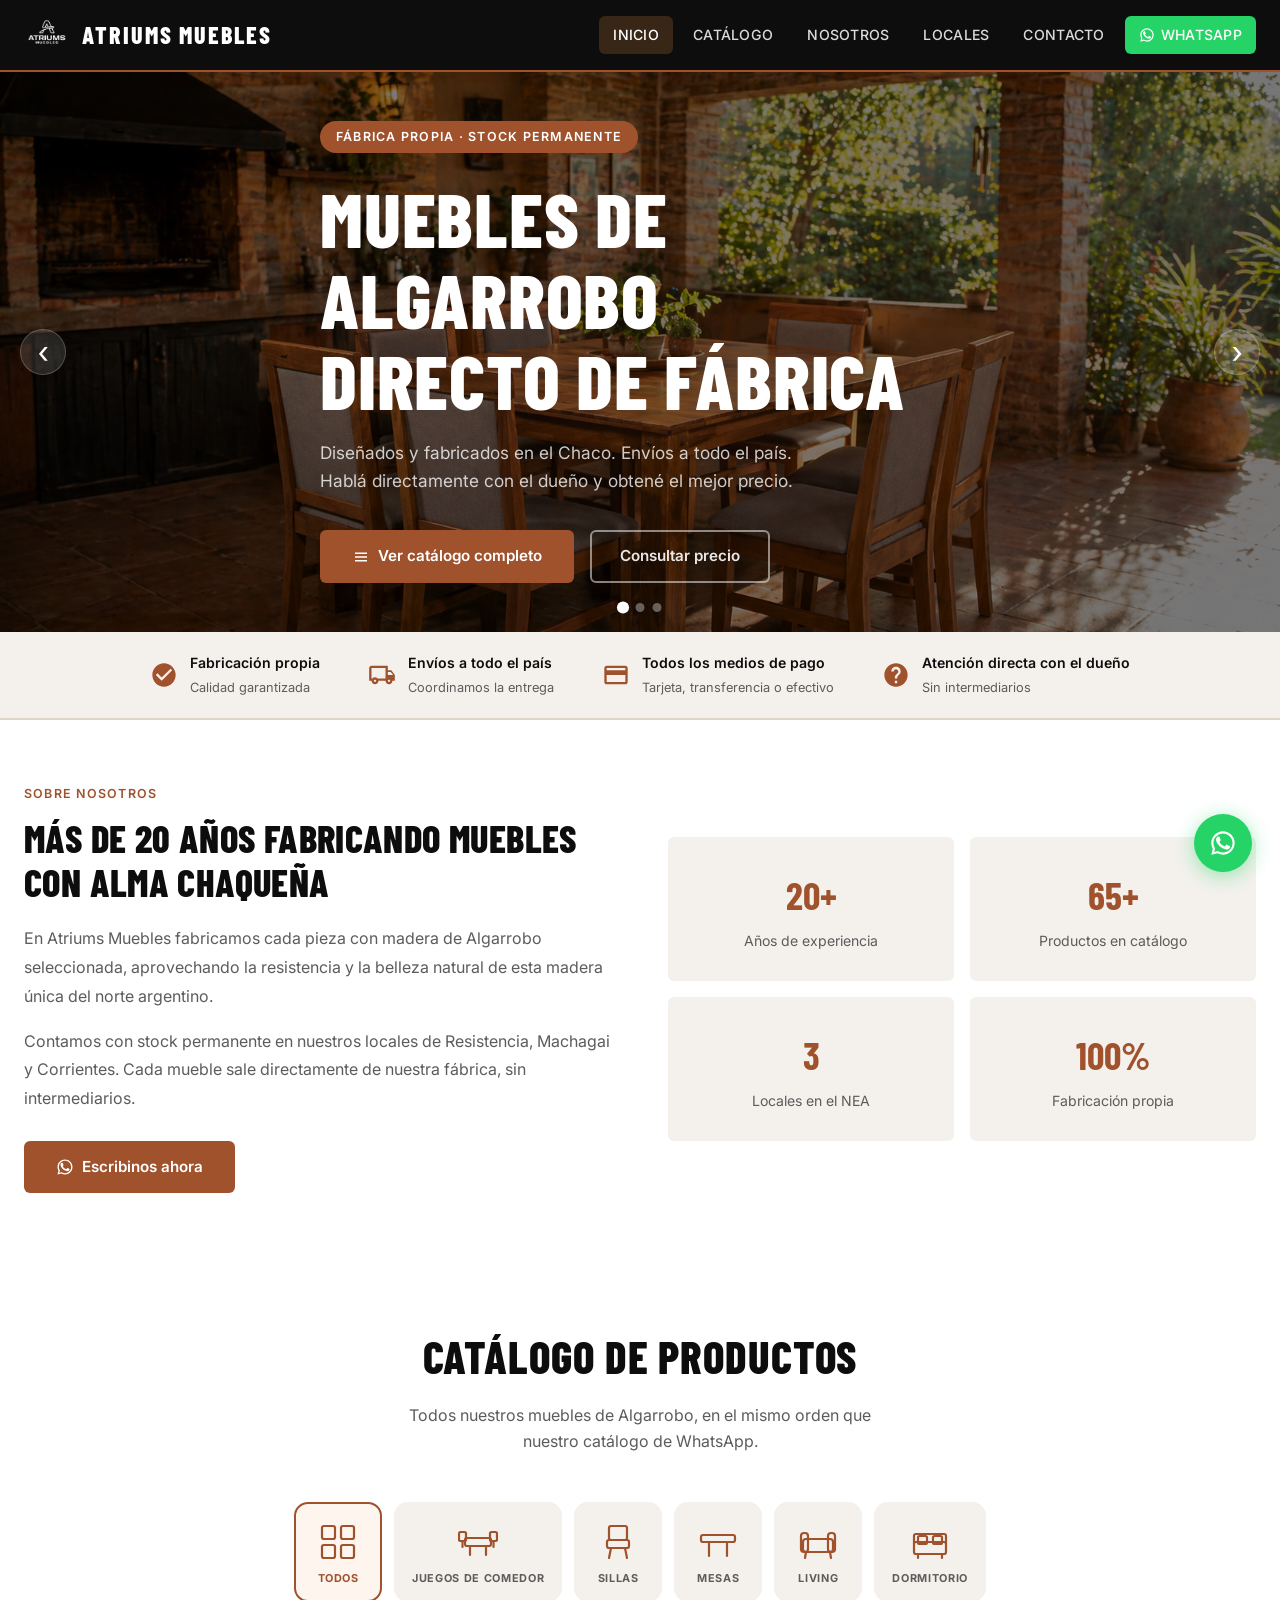
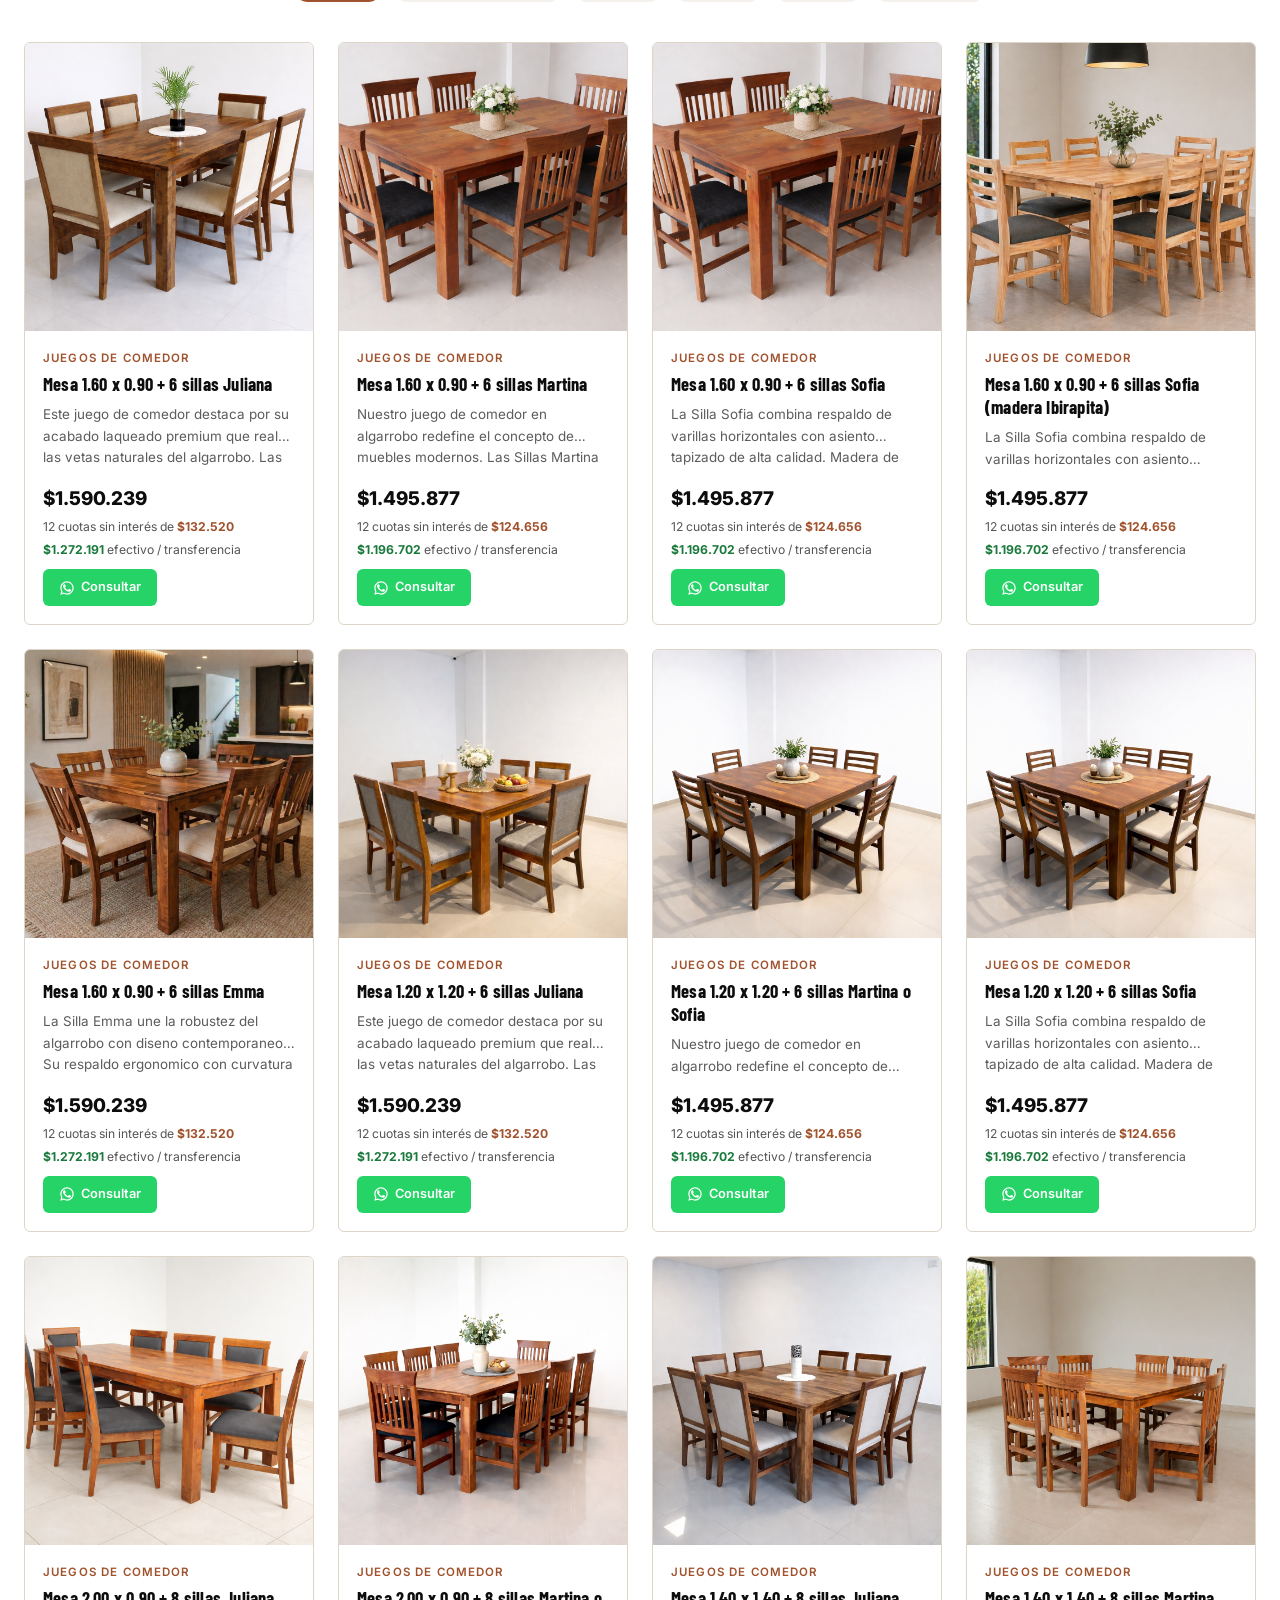
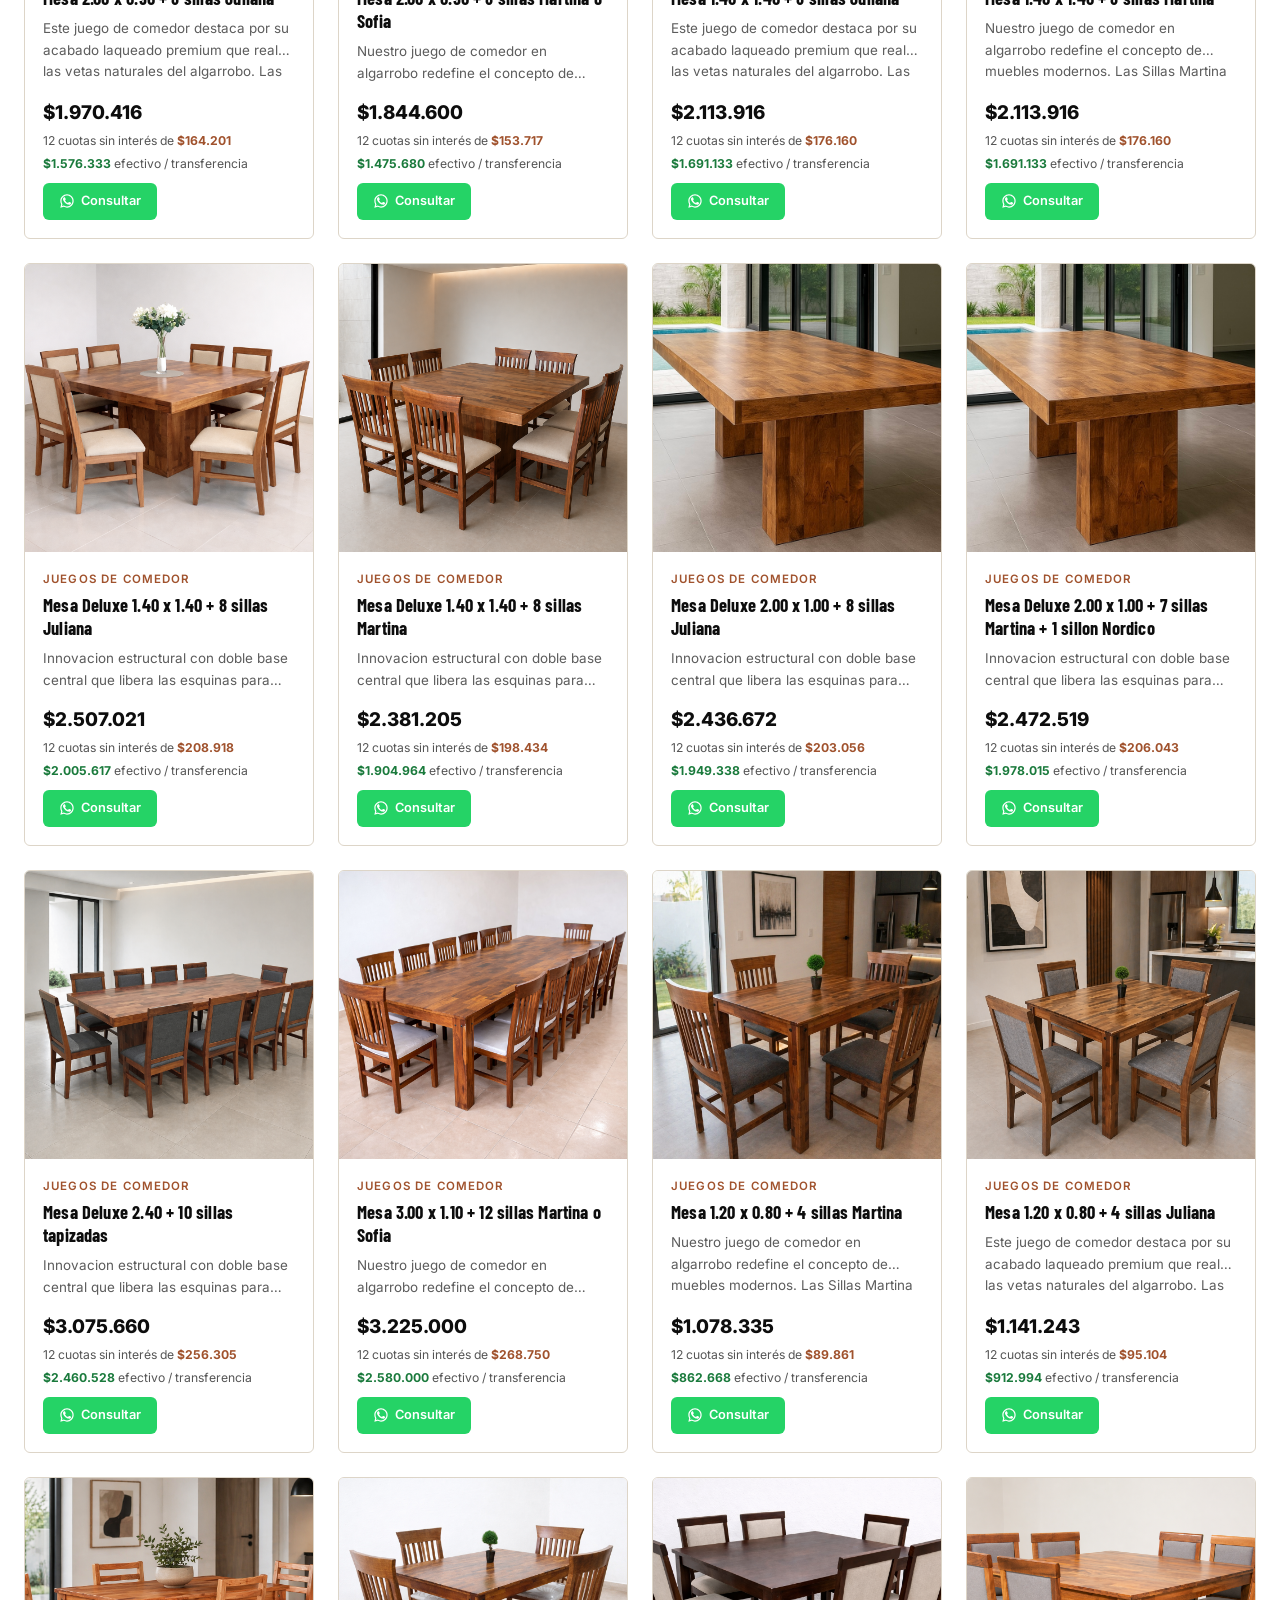
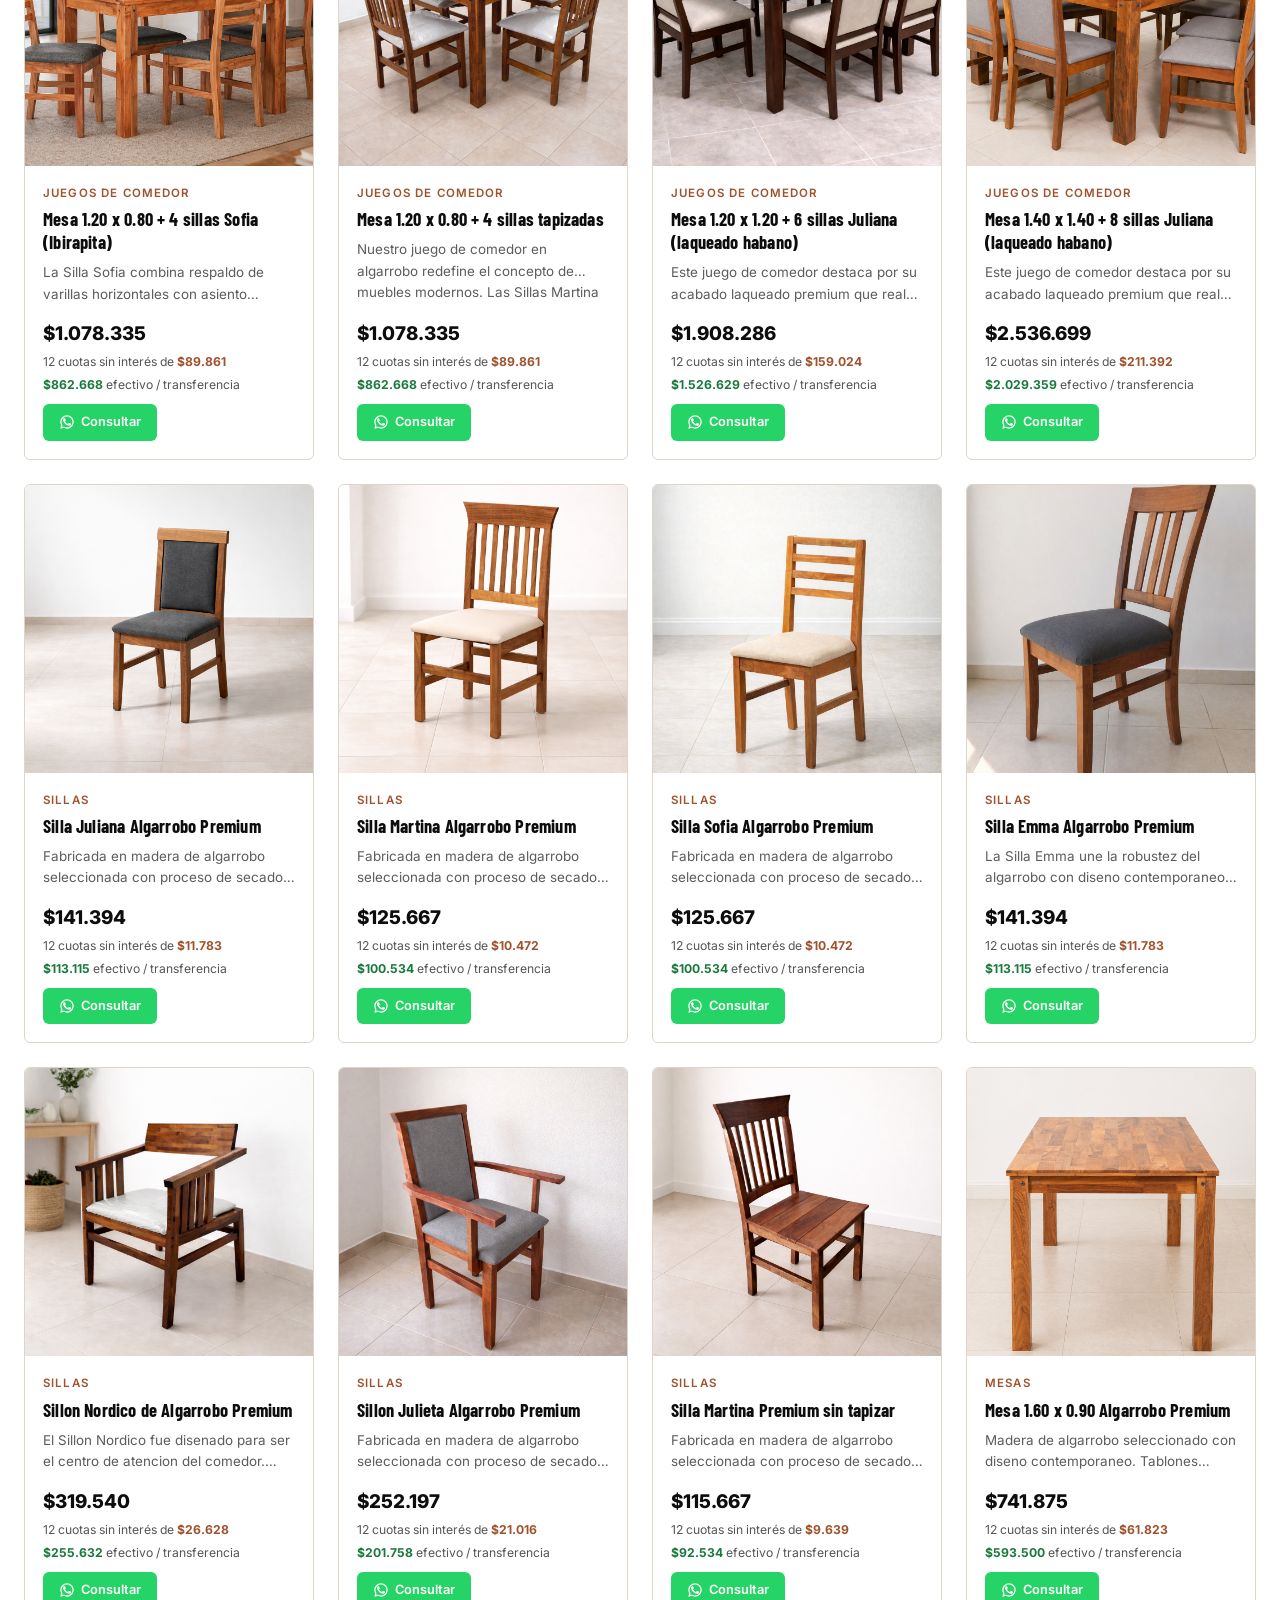
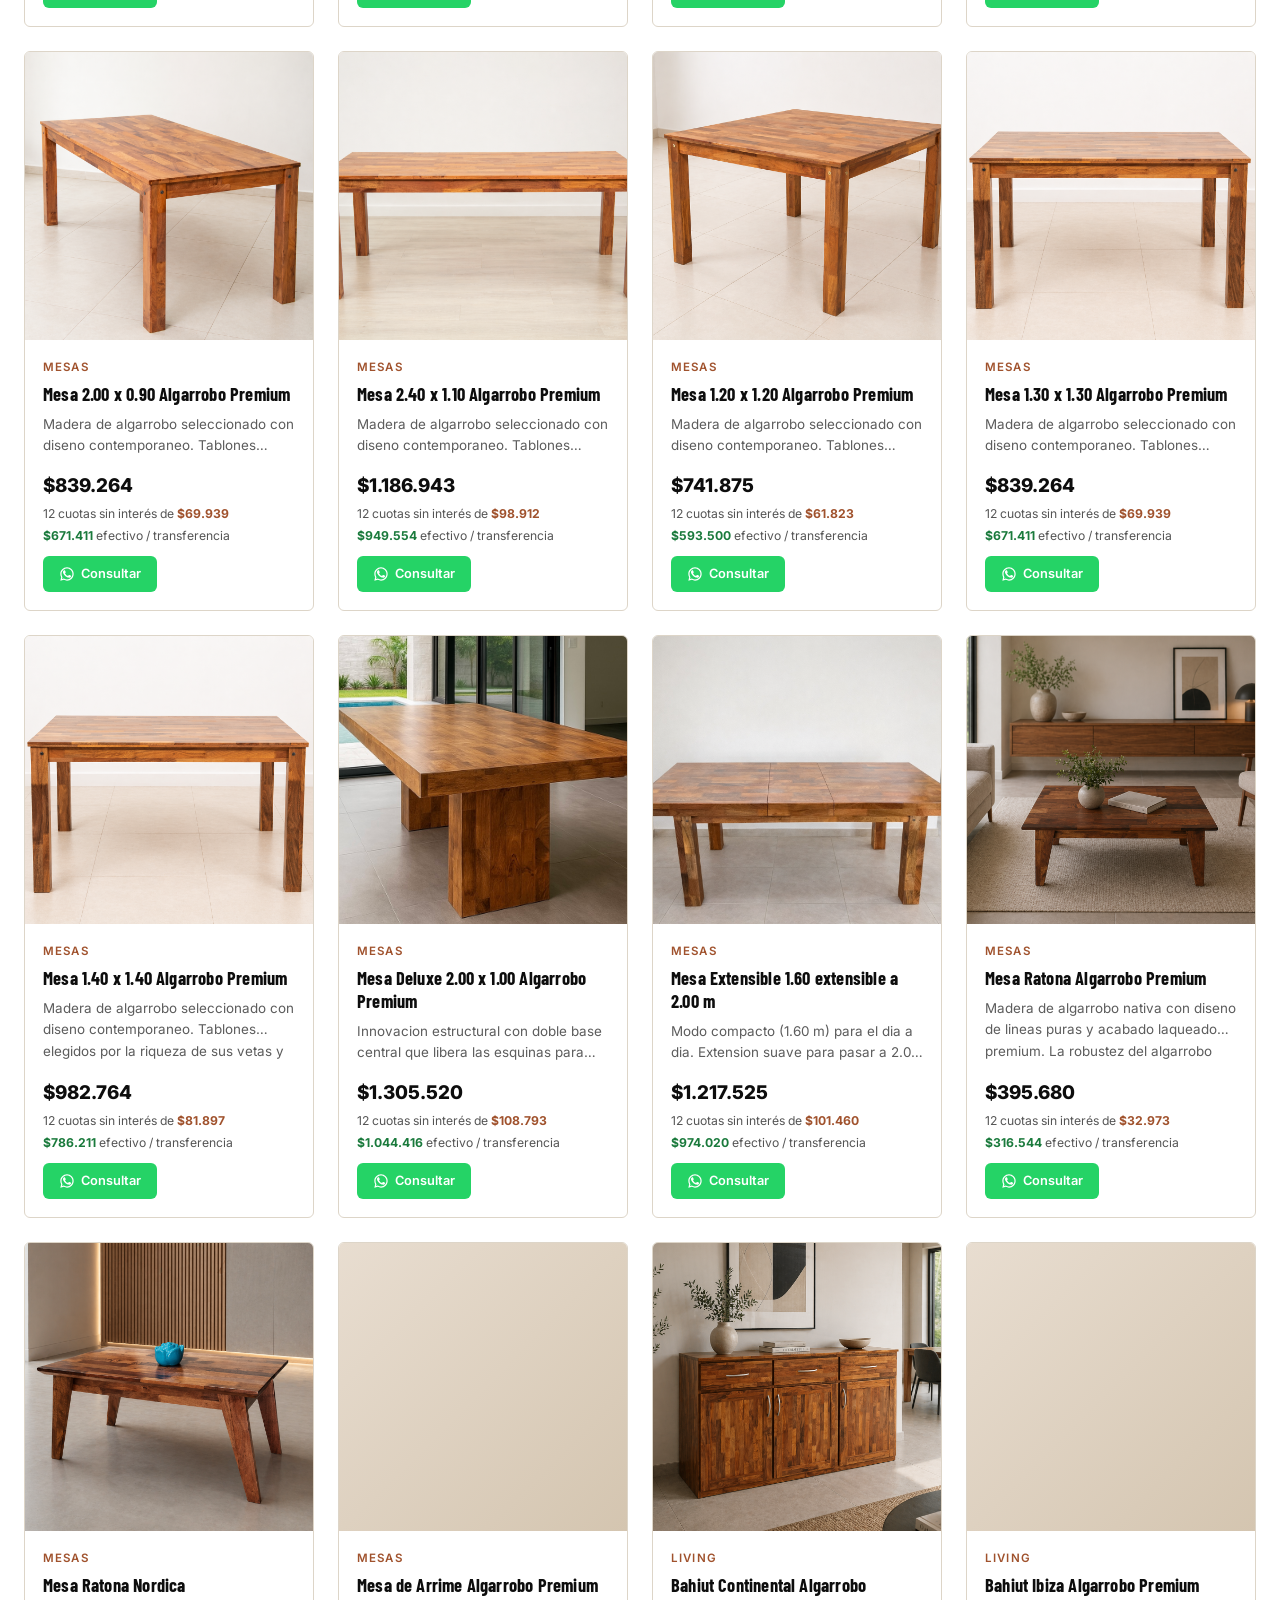
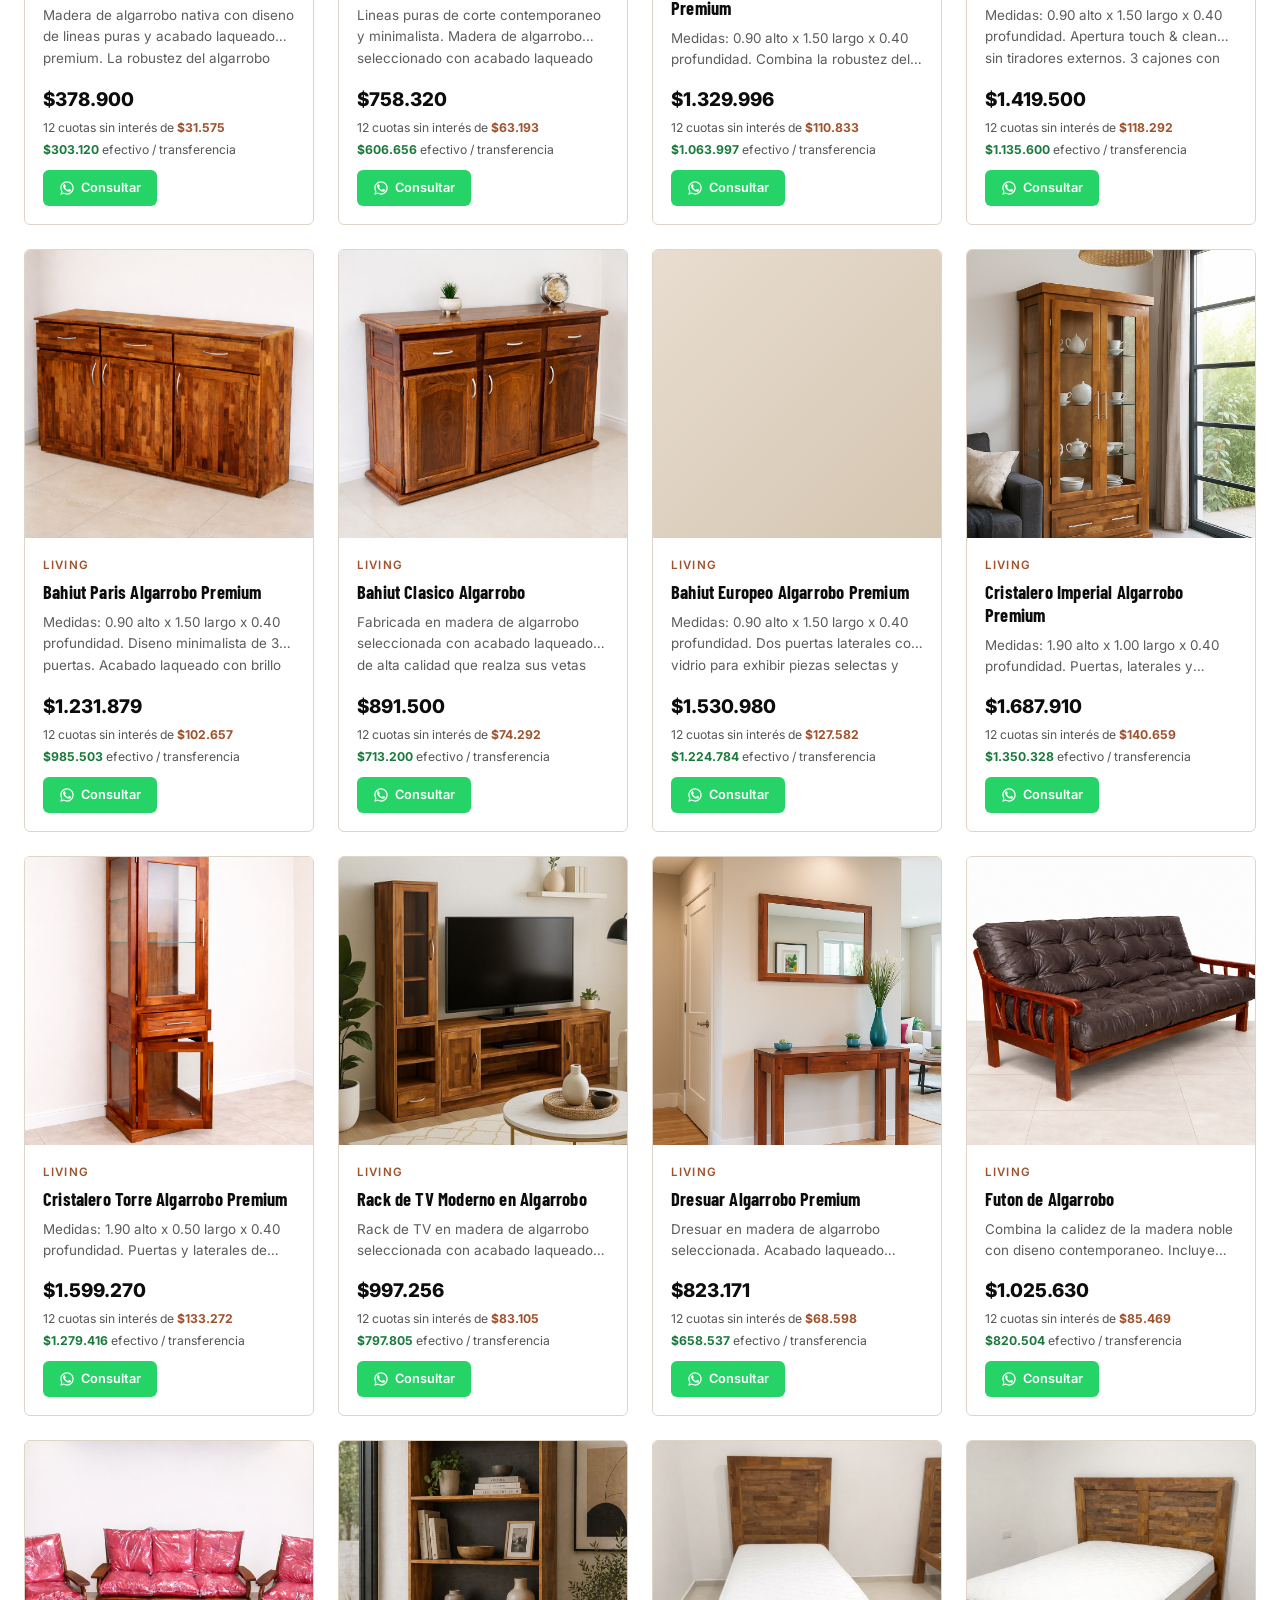
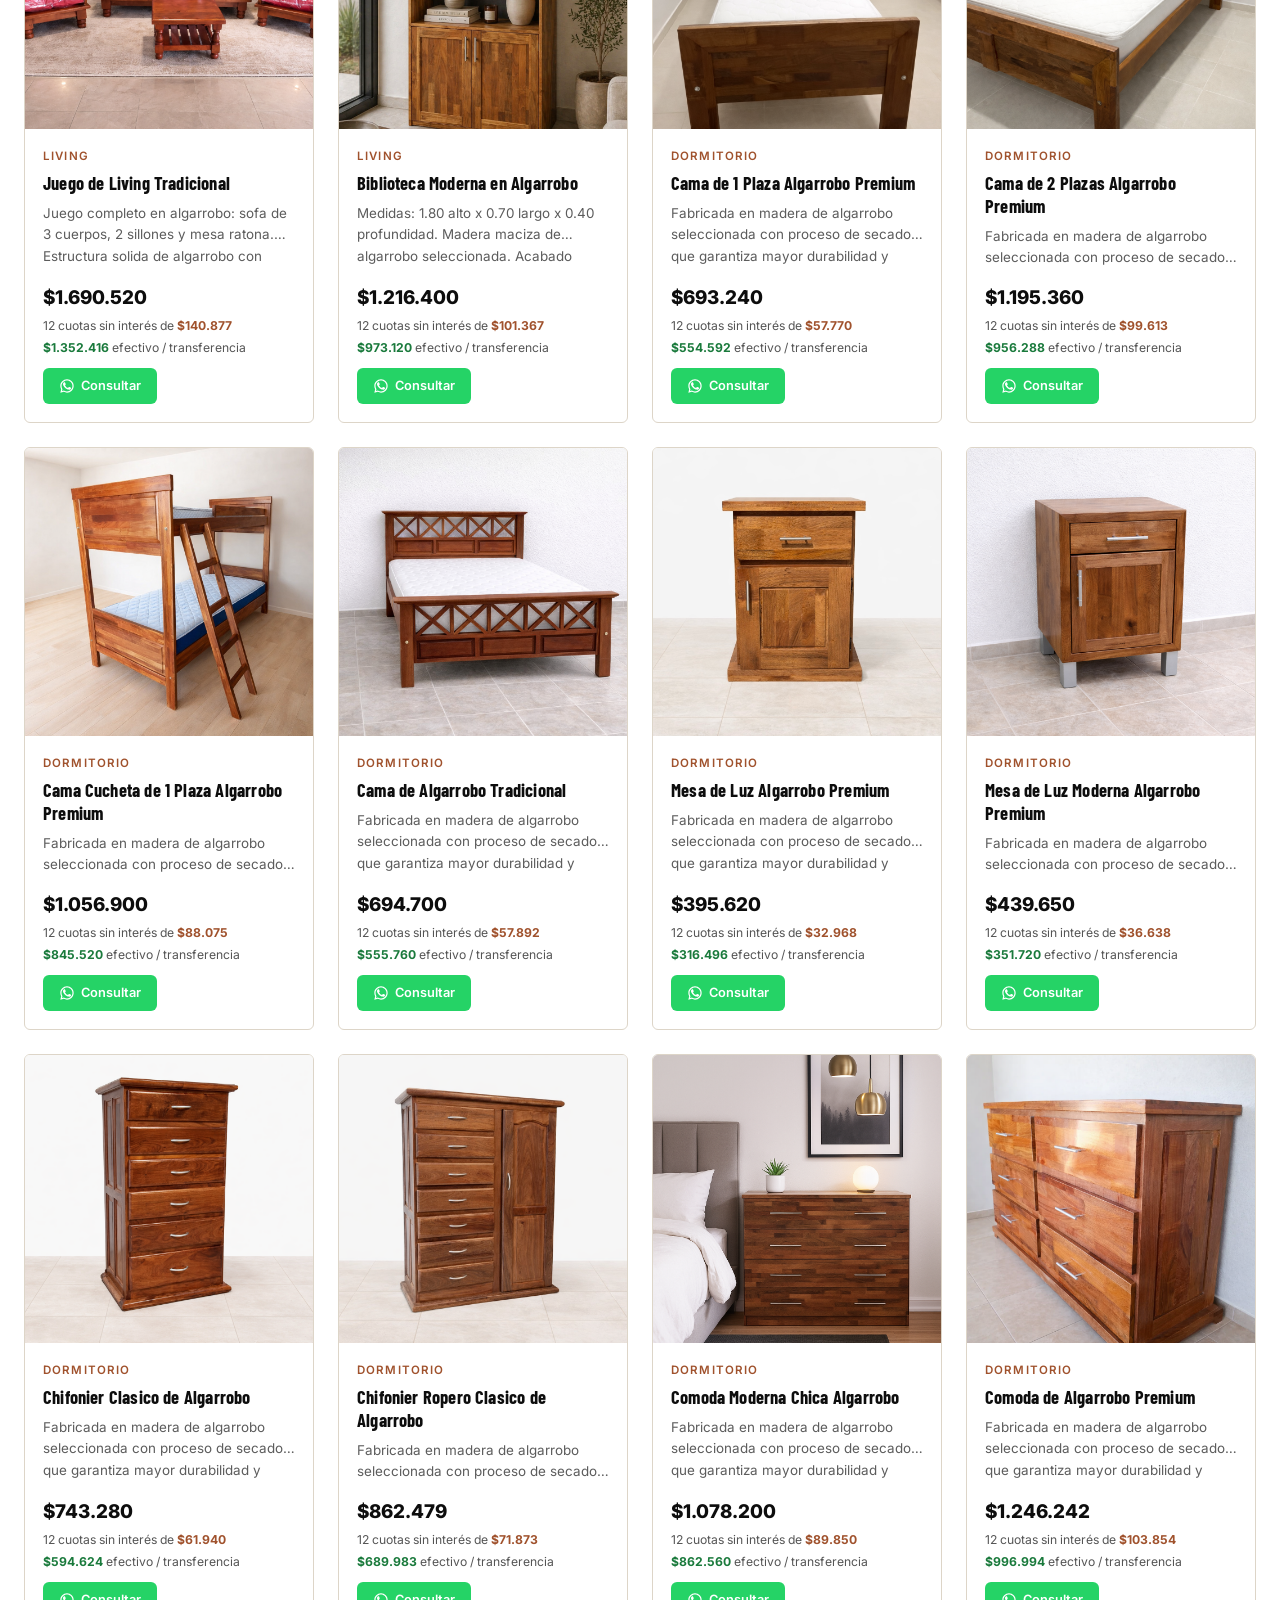
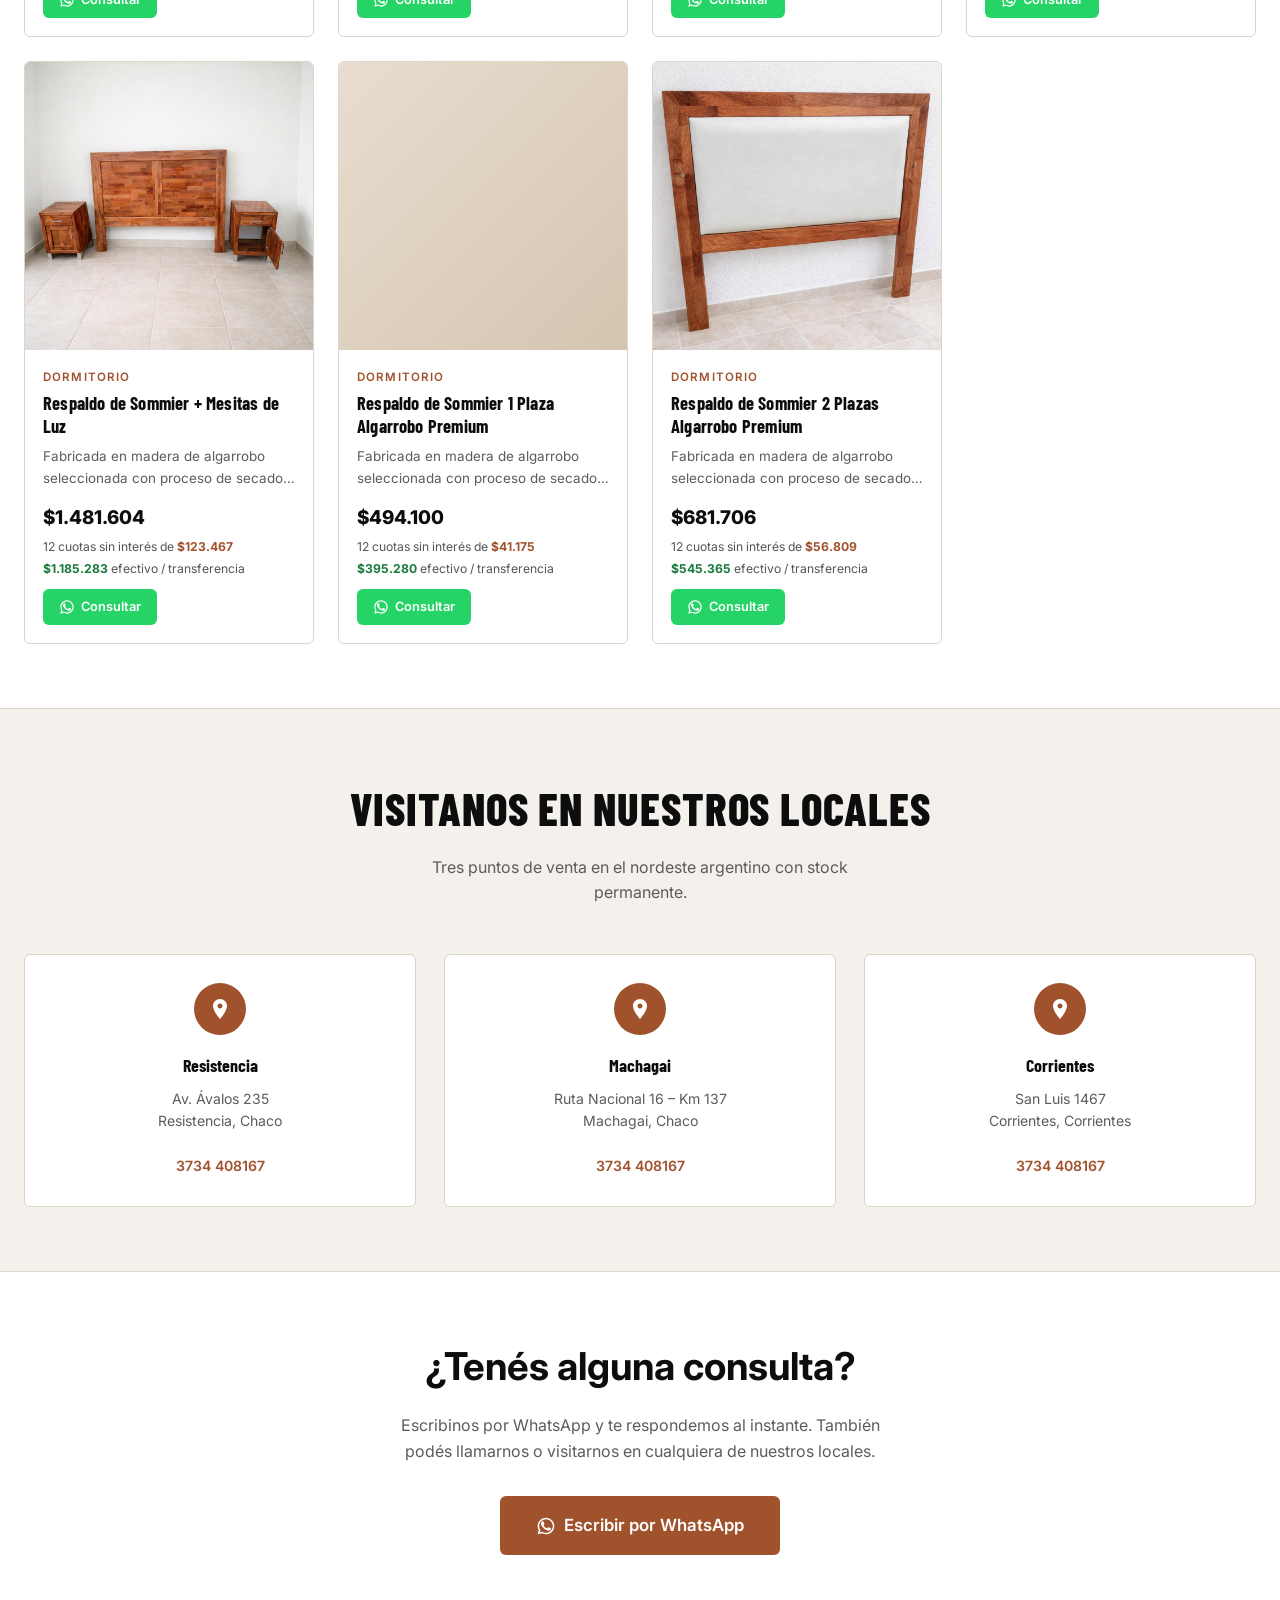
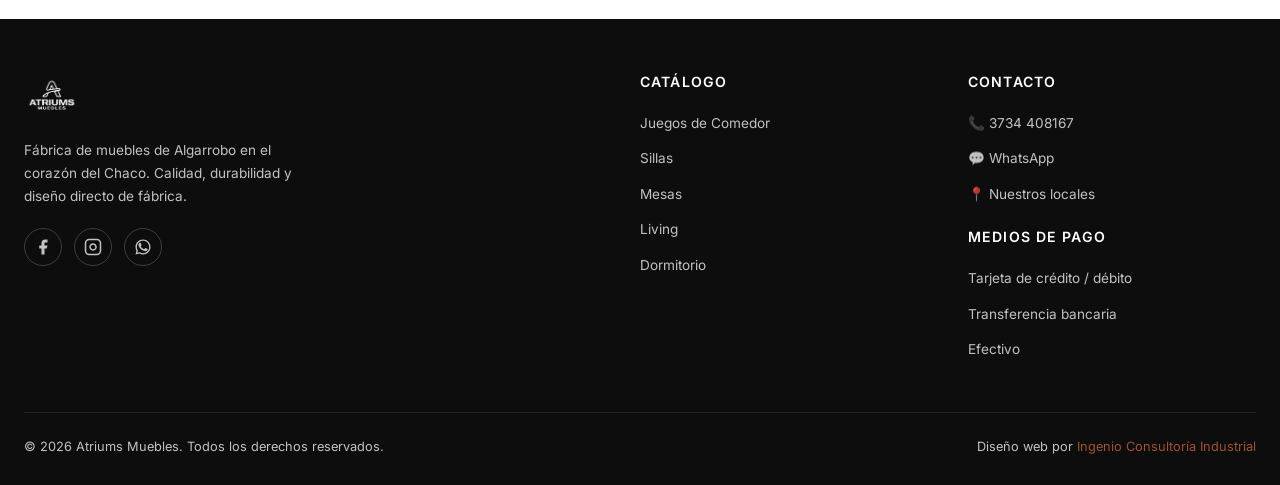
==== index.html @ 9dbff23d "Atrium Muebles - sitio web con admin" ====
<!DOCTYPE html>
<html lang="es">
<head>
  <meta charset="UTF-8">
  <meta name="viewport" content="width=device-width, initial-scale=1.0">
  <meta name="description" content="Atriums Muebles – Fábrica de muebles de Algarrobo. Catálogo online con comedores, sillas, mesas, living y dormitorios. Resistencia, Machagai y Corrientes.">
  <title>Atriums Muebles – Catálogo Online</title>
  <link rel="preconnect" href="https://fonts.googleapis.com">
  <link rel="preconnect" href="https://fonts.gstatic.com" crossorigin>
  <link href="https://fonts.googleapis.com/css2?family=Inter:wght@400;500;600;700&family=Barlow+Condensed:wght@600;700;800&display=swap" rel="stylesheet">
  <link rel="stylesheet" href="assets/css/styles.css">
  <link rel="icon" href="assets/img/logo.png">
  <style>
    /* Extra styles for index only */
    .img-placeholder { width:100%; height:100%; background:linear-gradient(135deg,#e8ddd0,#d4c5b0); display:flex; align-items:center; justify-content:center; color:#9e8a72; font-size:0.75rem; font-weight:600; letter-spacing:0.06em; text-transform:uppercase; }
    .img-placeholder::before { content:"Foto"; }
    .filter-count { display:inline-flex; align-items:center; justify-content:center; background:rgba(139,90,43,0.12); color:var(--color-accent); border-radius:10px; font-size:0.72rem; font-weight:700; padding:1px 7px; margin-left:6px; }
    .filter-btn.active .filter-count { background:rgba(255,255,255,0.25); color:#fff; }
    .product-card { cursor: pointer; }
  </style>
</head>
<body>

<!-- ===== HEADER ===== -->
<header class="site-header">
  <div class="container">
    <a href="index.html" class="logo">
      <img src="assets/img/logo.png" alt="Atriums Muebles" class="logo-img">
      <span class="logo-text">Atriums Muebles</span>
    </a>
    <nav class="main-nav" aria-label="Navegación principal">
      <a href="index.html" class="active">Inicio</a>
      <a href="#catalog-section">Catálogo</a>
      <a href="#nosotros">Nosotros</a>
      <a href="#locales">Locales</a>
      <a href="#contacto">Contacto</a>
      <a href="https://wa.me/5493734408167" target="_blank" rel="noopener" class="nav-cta">
        <svg width="16" height="16" viewBox="0 0 24 24" fill="currentColor"><path d="M17.472 14.382c-.297-.149-1.758-.867-2.03-.967-.273-.099-.471-.148-.67.15-.197.297-.767.966-.94 1.164-.173.199-.347.223-.644.075-.297-.15-1.255-.463-2.39-1.475-.883-.788-1.48-1.761-1.653-2.059-.173-.297-.018-.458.13-.606.134-.133.298-.347.446-.52.149-.174.198-.298.298-.497.099-.198.05-.371-.025-.52-.075-.149-.669-1.612-.916-2.207-.242-.579-.487-.5-.669-.51-.173-.008-.371-.01-.57-.01-.198 0-.52.074-.792.372-.272.297-1.04 1.016-1.04 2.479 0 1.462 1.065 2.875 1.213 3.074.149.198 2.096 3.2 5.077 4.487.709.306 1.262.489 1.694.625.712.227 1.36.195 1.871.118.571-.085 1.758-.719 2.006-1.413.248-.694.248-1.289.173-1.413-.074-.124-.272-.198-.57-.347z"/><path d="M12.004 2.003C6.479 2.003 2 6.48 2 12.004c0 1.777.463 3.449 1.27 4.906L2 22l5.233-1.244A9.944 9.944 0 0012.004 22c5.523 0 10.001-4.478 10.001-10.001S17.527 2.003 12.004 2.003zm0 18.185a8.17 8.17 0 01-4.148-1.133l-.298-.177-3.1.737.78-2.965-.193-.302A8.17 8.17 0 013.82 12c0-4.512 3.67-8.182 8.183-8.182 4.512 0 8.182 3.67 8.182 8.182 0 4.512-3.67 8.188-8.181 8.188z"/></svg>
        WhatsApp
      </a>
    </nav>
    <button class="menu-toggle" id="menu-toggle" aria-label="Abrir menú" onclick="toggleMenu()">
      <svg width="24" height="24" viewBox="0 0 24 24" fill="currentColor"><path d="M3 18h18v-2H3v2zm0-5h18v-2H3v2zm0-7v2h18V6H3z"/></svg>
    </button>
  </div>
</header>

<!-- Mobile nav -->
<nav class="mobile-nav" id="mobile-nav" aria-label="Menú móvil">
  <button class="mobile-nav__close" onclick="toggleMenu()" aria-label="Cerrar menú">✕</button>
  <a href="index.html" onclick="toggleMenu()">Inicio</a>
  <a href="#catalog-section" onclick="toggleMenu()">Catálogo</a>
  <a href="#nosotros" onclick="toggleMenu()">Nosotros</a>
  <a href="#locales" onclick="toggleMenu()">Locales</a>
  <a href="#contacto" onclick="toggleMenu()">Contacto</a>
  <a href="https://wa.me/5493734408167" target="_blank" rel="noopener" class="nav-cta">
    <svg width="18" height="18" viewBox="0 0 24 24" fill="currentColor"><path d="M17.472 14.382c-.297-.149-1.758-.867-2.03-.967-.273-.099-.471-.148-.67.15-.197.297-.767.966-.94 1.164-.173.199-.347.223-.644.075-.297-.15-1.255-.463-2.39-1.475-.883-.788-1.48-1.761-1.653-2.059-.173-.297-.018-.458.13-.606.134-.133.298-.347.446-.52.149-.174.198-.298.298-.497.099-.198.05-.371-.025-.52-.075-.149-.669-1.612-.916-2.207-.242-.579-.487-.5-.669-.51-.173-.008-.371-.01-.57-.01-.198 0-.52.074-.792.372-.272.297-1.04 1.016-1.04 2.479 0 1.462 1.065 2.875 1.213 3.074.149.198 2.096 3.2 5.077 4.487.709.306 1.262.489 1.694.625.712.227 1.36.195 1.871.118.571-.085 1.758-.719 2.006-1.413.248-.694.248-1.289.173-1.413-.074-.124-.272-.198-.57-.347z"/><path d="M12.004 2.003C6.479 2.003 2 6.48 2 12.004c0 1.777.463 3.449 1.27 4.906L2 22l5.233-1.244A9.944 9.944 0 0012.004 22c5.523 0 10.001-4.478 10.001-10.001S17.527 2.003 12.004 2.003zm0 18.185a8.17 8.17 0 01-4.148-1.133l-.298-.177-3.1.737.78-2.965-.193-.302A8.17 8.17 0 013.82 12c0-4.512 3.67-8.182 8.183-8.182 4.512 0 8.182 3.67 8.182 8.182 0 4.512-3.67 8.188-8.181 8.188z"/></svg>
    Escribinos por WhatsApp
  </a>
</nav>

<!-- ===== HERO CAROUSEL ===== -->
<section class="hero" id="hero">
  <div class="hero-carousel" id="heroCarousel">

    <!-- Slide 1 -->
    <div class="hero-slide active" style="background:linear-gradient(rgba(0,0,0,0.52),rgba(0,0,0,0.52)),url('assets/img/hero-1.jpg') center/cover no-repeat">
      <div class="container">
        <div class="hero-content">
          <span class="hero-badge">Fábrica Propia · Stock Permanente</span>
          <h1>Muebles de <em>Algarrobo</em><br>directo de fábrica</h1>
          <p>Diseñados y fabricados en el Chaco. Envíos a todo el país. Hablá directamente con el dueño y obtené el mejor precio.</p>
          <div class="hero-actions">
            <a href="#catalog-section" class="btn-primary">
              <svg width="18" height="18" viewBox="0 0 24 24" fill="currentColor"><path d="M4 6h16v2H4zm0 5h16v2H4zm0 5h16v2H4z"/></svg>
              Ver catálogo completo
            </a>
            <a href="https://wa.me/5493734408167" target="_blank" rel="noopener" class="btn-outline">Consultar precio</a>
          </div>
        </div>
      </div>
    </div>

    <!-- Slide 2 -->
    <div class="hero-slide" style="background:linear-gradient(rgba(0,0,0,0.52),rgba(0,0,0,0.52)),url('assets/img/hero-2.jpg') center/cover no-repeat">
      <div class="container">
        <div class="hero-content">
          <span class="hero-badge">21 Modelos · Sillas tapizadas y sin tapizar</span>
          <h1>Comedores que <em>reúnen</em><br>a la familia</h1>
          <p>Mesas desde 1.20 m hasta 3 m con sillas Juliana, Martina, Sofía o Nórdico. Stock permanente, sin esperas.</p>
          <div class="hero-actions">
            <a href="#catalog-section" class="btn-primary" onclick="setTimeout(()=>applyFilter('comedores'),400)">
              <svg width="18" height="18" viewBox="0 0 24 24" fill="currentColor"><path d="M4 6h16v2H4zm0 5h16v2H4zm0 5h16v2H4z"/></svg>
              Ver comedores
            </a>
            <a href="https://wa.me/5493734408167" target="_blank" rel="noopener" class="btn-outline">Consultar precio</a>
          </div>
        </div>
      </div>
    </div>

    <!-- Slide 3 -->
    <div class="hero-slide" style="background:linear-gradient(rgba(0,0,0,0.52),rgba(0,0,0,0.52)),url('assets/img/hero-3.jpg') center/cover no-repeat">
      <div class="container">
        <div class="hero-content">
          <span class="hero-badge">Living · Dormitorio · Bahiuts · Cristaleros</span>
          <h1>Tu hogar con el <em>alma</em><br>del Algarrobo</h1>
          <p>Desde bahiuts y cristaleros hasta camas y mesas de luz. Todo fabricado con madera nativa del norte argentino.</p>
          <div class="hero-actions">
            <a href="#catalog-section" class="btn-primary">
              <svg width="18" height="18" viewBox="0 0 24 24" fill="currentColor"><path d="M4 6h16v2H4zm0 5h16v2H4zm0 5h16v2H4z"/></svg>
              Ver catálogo
            </a>
            <a href="https://wa.me/5493734408167" target="_blank" rel="noopener" class="btn-outline">Consultar precio</a>
          </div>
        </div>
      </div>
    </div>

  </div>

  <button class="hero-arrow hero-prev" onclick="heroSlide(-1)" aria-label="Slide anterior">&#8249;</button>
  <button class="hero-arrow hero-next" onclick="heroSlide(1)" aria-label="Slide siguiente">&#8250;</button>
  <div class="hero-dots" id="heroDots">
    <button class="hero-dot active" onclick="heroGoTo(0)" aria-label="Slide 1"></button>
    <button class="hero-dot" onclick="heroGoTo(1)" aria-label="Slide 2"></button>
    <button class="hero-dot" onclick="heroGoTo(2)" aria-label="Slide 3"></button>
  </div>
</section>

<!-- ===== BENEFITS BAR ===== -->
<section class="benefits-bar">
  <div class="container">
    <div class="benefit-item">
      <svg width="28" height="28" viewBox="0 0 24 24" fill="currentColor"><path d="M12 2C6.48 2 2 6.48 2 12s4.48 10 10 10 10-4.48 10-10S17.52 2 12 2zm-2 15l-5-5 1.41-1.41L10 14.17l7.59-7.59L19 8l-9 9z"/></svg>
      <div><strong>Fabricación propia</strong><span>Calidad garantizada</span></div>
    </div>
    <div class="benefit-item">
      <svg width="28" height="28" viewBox="0 0 24 24" fill="currentColor"><path d="M20 8h-3V4H3c-1.1 0-2 .9-2 2v11h2c0 1.66 1.34 3 3 3s3-1.34 3-3h6c0 1.66 1.34 3 3 3s3-1.34 3-3h2v-5l-3-4zm-.5 1.5l1.96 2.5H17V9.5h2.5zM6 18c-.55 0-1-.45-1-1s.45-1 1-1 1 .45 1 1-.45 1-1 1zm2.22-3c-.55-.61-1.34-1-2.22-1s-1.67.39-2.22 1H3V6h12v9H8.22zM18 18c-.55 0-1-.45-1-1s.45-1 1-1 1 .45 1 1-.45 1-1 1z"/></svg>
      <div><strong>Envíos a todo el país</strong><span>Coordinamos la entrega</span></div>
    </div>
    <div class="benefit-item">
      <svg width="28" height="28" viewBox="0 0 24 24" fill="currentColor"><path d="M20 4H4c-1.11 0-1.99.89-1.99 2L2 18c0 1.11.89 2 2 2h16c1.11 0 2-.89 2-2V6c0-1.11-.89-2-2-2zm0 14H4v-6h16v6zm0-10H4V6h16v2z"/></svg>
      <div><strong>Todos los medios de pago</strong><span>Tarjeta, transferencia o efectivo</span></div>
    </div>
    <div class="benefit-item">
      <svg width="28" height="28" viewBox="0 0 24 24" fill="currentColor"><path d="M12 2C6.48 2 2 6.48 2 12s4.48 10 10 10 10-4.48 10-10S17.52 2 12 2zm1 17h-2v-2h2v2zm2.07-7.75l-.9.92C13.45 12.9 13 13.5 13 15h-2v-.5c0-1.1.45-2.1 1.17-2.83l1.24-1.26c.37-.36.59-.86.59-1.41 0-1.1-.9-2-2-2s-2 .9-2 2H8c0-2.21 1.79-4 4-4s4 1.79 4 4c0 .88-.36 1.68-.93 2.25z"/></svg>
      <div><strong>Atención directa con el dueño</strong><span>Sin intermediarios</span></div>
    </div>
  </div>
</section>

<!-- ===== NOSOTROS ===== -->
<section id="nosotros" class="nosotros-section">
  <div class="container nosotros-grid">
    <div class="nosotros-text">
      <span class="label">Sobre nosotros</span>
      <h2>Más de 20 años fabricando muebles con alma chaqueña</h2>
      <p>En Atriums Muebles fabricamos cada pieza con madera de Algarrobo seleccionada, aprovechando la resistencia y la belleza natural de esta madera única del norte argentino.</p>
      <p>Contamos con stock permanente en nuestros locales de Resistencia, Machagai y Corrientes. Cada mueble sale directamente de nuestra fábrica, sin intermediarios.</p>
      <a href="https://wa.me/5493734408167" target="_blank" rel="noopener" class="btn-primary" style="display:inline-flex;margin-top:12px;">
        <svg width="18" height="18" viewBox="0 0 24 24" fill="currentColor"><path d="M17.472 14.382c-.297-.149-1.758-.867-2.03-.967-.273-.099-.471-.148-.67.15-.197.297-.767.966-.94 1.164-.173.199-.347.223-.644.075-.297-.15-1.255-.463-2.39-1.475-.883-.788-1.48-1.761-1.653-2.059-.173-.297-.018-.458.13-.606.134-.133.298-.347.446-.52.149-.174.198-.298.298-.497.099-.198.05-.371-.025-.52-.075-.149-.669-1.612-.916-2.207-.242-.579-.487-.5-.669-.51-.173-.008-.371-.01-.57-.01-.198 0-.52.074-.792.372-.272.297-1.04 1.016-1.04 2.479 0 1.462 1.065 2.875 1.213 3.074.149.198 2.096 3.2 5.077 4.487.709.306 1.262.489 1.694.625.712.227 1.36.195 1.871.118.571-.085 1.758-.719 2.006-1.413.248-.694.248-1.289.173-1.413-.074-.124-.272-.198-.57-.347z"/><path d="M12.004 2.003C6.479 2.003 2 6.48 2 12.004c0 1.777.463 3.449 1.27 4.906L2 22l5.233-1.244A9.944 9.944 0 0012.004 22c5.523 0 10.001-4.478 10.001-10.001S17.527 2.003 12.004 2.003zm0 18.185a8.17 8.17 0 01-4.148-1.133l-.298-.177-3.1.737.78-2.965-.193-.302A8.17 8.17 0 013.82 12c0-4.512 3.67-8.182 8.183-8.182 4.512 0 8.182 3.67 8.182 8.182 0 4.512-3.67 8.188-8.181 8.188z"/></svg>
        Escribinos ahora
      </a>
    </div>
    <div class="nosotros-stats">
      <div class="nosotros-stat"><div class="nosotros-stat__num">20+</div><div class="nosotros-stat__label">Años de experiencia</div></div>
      <div class="nosotros-stat"><div class="nosotros-stat__num">65+</div><div class="nosotros-stat__label">Productos en catálogo</div></div>
      <div class="nosotros-stat"><div class="nosotros-stat__num">3</div><div class="nosotros-stat__label">Locales en el NEA</div></div>
      <div class="nosotros-stat"><div class="nosotros-stat__num">100%</div><div class="nosotros-stat__label">Fabricación propia</div></div>
    </div>
  </div>
</section>

<!-- ===== CATALOG SECTION ===== -->
<section class="catalog-section" id="catalog-section">
  <div class="container">
    <div class="section-header">
      <h2>Catálogo de Productos</h2>
      <p>Todos nuestros muebles de Algarrobo, en el mismo orden que nuestro catálogo de WhatsApp.</p>
    </div>
    <div class="filters" id="filters" role="group" aria-label="Filtrar por categoría">
      <!-- generado por JS -->
    </div>
    <div class="product-grid" id="product-grid" role="list">
      <!-- generado por JS -->
    </div>
    <div class="no-results" id="no-results">
      <svg width="48" height="48" viewBox="0 0 24 24" fill="none" stroke="currentColor" stroke-width="1.5"><circle cx="11" cy="11" r="8"/><path d="m21 21-4.35-4.35"/></svg>
      <p style="margin-top:16px;">No se encontraron productos en esta categoría.</p>
    </div>
  </div>
</section>

<!-- ===== LOCALES ===== -->
<section class="locations-section" id="locales">
  <div class="container">
    <div class="section-header">
      <h2>Visitanos en nuestros locales</h2>
      <p>Tres puntos de venta en el nordeste argentino con stock permanente.</p>
    </div>
    <div class="locations-grid">
      <div class="location-card">
        <div class="location-card__icon">
          <svg width="24" height="24" viewBox="0 0 24 24" fill="currentColor"><path d="M12 2C8.13 2 5 5.13 5 9c0 5.25 7 13 7 13s7-7.75 7-13c0-3.87-3.13-7-7-7zm0 9.5c-1.38 0-2.5-1.12-2.5-2.5s1.12-2.5 2.5-2.5 2.5 1.12 2.5 2.5-1.12 2.5-2.5 2.5z"/></svg>
        </div>
        <h3>Resistencia</h3>
        <p>Av. Ávalos 235<br>Resistencia, Chaco<br><br>
        <a href="tel:+5493734408167" style="color:var(--color-accent);font-weight:600;">3734 408167</a></p>
      </div>
      <div class="location-card">
        <div class="location-card__icon">
          <svg width="24" height="24" viewBox="0 0 24 24" fill="currentColor"><path d="M12 2C8.13 2 5 5.13 5 9c0 5.25 7 13 7 13s7-7.75 7-13c0-3.87-3.13-7-7-7zm0 9.5c-1.38 0-2.5-1.12-2.5-2.5s1.12-2.5 2.5-2.5 2.5 1.12 2.5 2.5-1.12 2.5-2.5 2.5z"/></svg>
        </div>
        <h3>Machagai</h3>
        <p>Ruta Nacional 16 – Km 137<br>Machagai, Chaco<br><br>
        <a href="tel:+5493734408167" style="color:var(--color-accent);font-weight:600;">3734 408167</a></p>
      </div>
      <div class="location-card">
        <div class="location-card__icon">
          <svg width="24" height="24" viewBox="0 0 24 24" fill="currentColor"><path d="M12 2C8.13 2 5 5.13 5 9c0 5.25 7 13 7 13s7-7.75 7-13c0-3.87-3.13-7-7-7zm0 9.5c-1.38 0-2.5-1.12-2.5-2.5s1.12-2.5 2.5-2.5 2.5 1.12 2.5 2.5-1.12 2.5-2.5 2.5z"/></svg>
        </div>
        <h3>Corrientes</h3>
        <p>San Luis 1467<br>Corrientes, Corrientes<br><br>
        <a href="tel:+5493734408167" style="color:var(--color-accent);font-weight:600;">3734 408167</a></p>
      </div>
    </div>
  </div>
</section>

<!-- ===== CONTACTO ===== -->
<section id="contacto" style="padding:64px 0;background:#fff;border-top:1px solid var(--color-border);">
  <div class="container" style="text-align:center;max-width:560px;margin:0 auto;">
    <h2 style="font-family:var(--font-serif);font-size:clamp(1.8rem,3vw,2.4rem);margin-bottom:16px;">¿Tenés alguna consulta?</h2>
    <p style="color:var(--color-text-muted);margin-bottom:32px;font-size:1rem;">Escribinos por WhatsApp y te respondemos al instante. También podés llamarnos o visitarnos en cualquiera de nuestros locales.</p>
    <a href="https://wa.me/5493734408167" target="_blank" rel="noopener" class="btn-primary" style="display:inline-flex;font-size:1.05rem;padding:16px 36px;">
      <svg width="20" height="20" viewBox="0 0 24 24" fill="currentColor"><path d="M17.472 14.382c-.297-.149-1.758-.867-2.03-.967-.273-.099-.471-.148-.67.15-.197.297-.767.966-.94 1.164-.173.199-.347.223-.644.075-.297-.15-1.255-.463-2.39-1.475-.883-.788-1.48-1.761-1.653-2.059-.173-.297-.018-.458.13-.606.134-.133.298-.347.446-.52.149-.174.198-.298.298-.497.099-.198.05-.371-.025-.52-.075-.149-.669-1.612-.916-2.207-.242-.579-.487-.5-.669-.51-.173-.008-.371-.01-.57-.01-.198 0-.52.074-.792.372-.272.297-1.04 1.016-1.04 2.479 0 1.462 1.065 2.875 1.213 3.074.149.198 2.096 3.2 5.077 4.487.709.306 1.262.489 1.694.625.712.227 1.36.195 1.871.118.571-.085 1.758-.719 2.006-1.413.248-.694.248-1.289.173-1.413-.074-.124-.272-.198-.57-.347z"/><path d="M12.004 2.003C6.479 2.003 2 6.48 2 12.004c0 1.777.463 3.449 1.27 4.906L2 22l5.233-1.244A9.944 9.944 0 0012.004 22c5.523 0 10.001-4.478 10.001-10.001S17.527 2.003 12.004 2.003zm0 18.185a8.17 8.17 0 01-4.148-1.133l-.298-.177-3.1.737.78-2.965-.193-.302A8.17 8.17 0 013.82 12c0-4.512 3.67-8.182 8.183-8.182 4.512 0 8.182 3.67 8.182 8.182 0 4.512-3.67 8.188-8.181 8.188z"/></svg>
      Escribir por WhatsApp
    </a>
  </div>
</section>

<!-- ===== FOOTER ===== -->
<footer class="site-footer">
  <div class="container">
    <div class="footer-grid">
      <div class="footer-brand">
        <img src="assets/img/logo.png" alt="Atriums Muebles" style="height:56px;width:56px;object-fit:cover;border-radius:4px;margin-bottom:12px;">
        <p>Fábrica de muebles de Algarrobo en el corazón del Chaco. Calidad, durabilidad y diseño directo de fábrica.</p>
        <div class="footer-social">
          <a href="https://www.facebook.com/atriumsmueblesalgarrobo" target="_blank" rel="noopener" aria-label="Facebook">
            <svg width="18" height="18" viewBox="0 0 24 24" fill="currentColor"><path d="M18 2h-3a5 5 0 0 0-5 5v3H7v4h3v8h4v-8h3l1-4h-4V7a1 1 0 0 1 1-1h3z"/></svg>
          </a>
          <a href="https://www.instagram.com/atriumsmuebles/" target="_blank" rel="noopener" aria-label="Instagram">
            <svg width="18" height="18" viewBox="0 0 24 24" fill="none" stroke="currentColor" stroke-width="2"><rect x="2" y="2" width="20" height="20" rx="5" ry="5"/><path d="M16 11.37A4 4 0 1 1 12.63 8 4 4 0 0 1 16 11.37z"/><line x1="17.5" y1="6.5" x2="17.51" y2="6.5"/></svg>
          </a>
          <a href="https://wa.me/5493734408167" target="_blank" rel="noopener" aria-label="WhatsApp">
            <svg width="18" height="18" viewBox="0 0 24 24" fill="currentColor"><path d="M17.472 14.382c-.297-.149-1.758-.867-2.03-.967-.273-.099-.471-.148-.67.15-.197.297-.767.966-.94 1.164-.173.199-.347.223-.644.075-.297-.15-1.255-.463-2.39-1.475-.883-.788-1.48-1.761-1.653-2.059-.173-.297-.018-.458.13-.606.134-.133.298-.347.446-.52.149-.174.198-.298.298-.497.099-.198.05-.371-.025-.52-.075-.149-.669-1.612-.916-2.207-.242-.579-.487-.5-.669-.51-.173-.008-.371-.01-.57-.01-.198 0-.52.074-.792.372-.272.297-1.04 1.016-1.04 2.479 0 1.462 1.065 2.875 1.213 3.074.149.198 2.096 3.2 5.077 4.487.709.306 1.262.489 1.694.625.712.227 1.36.195 1.871.118.571-.085 1.758-.719 2.006-1.413.248-.694.248-1.289.173-1.413-.074-.124-.272-.198-.57-.347z"/><path d="M12.004 2.003C6.479 2.003 2 6.48 2 12.004c0 1.777.463 3.449 1.27 4.906L2 22l5.233-1.244A9.944 9.944 0 0012.004 22c5.523 0 10.001-4.478 10.001-10.001S17.527 2.003 12.004 2.003zm0 18.185a8.17 8.17 0 01-4.148-1.133l-.298-.177-3.1.737.78-2.965-.193-.302A8.17 8.17 0 013.82 12c0-4.512 3.67-8.182 8.183-8.182 4.512 0 8.182 3.67 8.182 8.182 0 4.512-3.67 8.188-8.181 8.188z"/></svg>
          </a>
        </div>
      </div>
      <div class="footer-col">
        <h4>Catálogo</h4>
        <ul>
          <li><a href="#catalog-section" onclick="applyFilter('comedores');return true;">Juegos de Comedor</a></li>
          <li><a href="#catalog-section" onclick="applyFilter('sillas');return true;">Sillas</a></li>
          <li><a href="#catalog-section" onclick="applyFilter('mesas');return true;">Mesas</a></li>
          <li><a href="#catalog-section" onclick="applyFilter('living');return true;">Living</a></li>
          <li><a href="#catalog-section" onclick="applyFilter('dormitorio');return true;">Dormitorio</a></li>
        </ul>
      </div>
      <div class="footer-col">
        <h4>Contacto</h4>
        <ul>
          <li><a href="tel:+5493734408167">📞 3734 408167</a></li>
          <li><a href="https://wa.me/5493734408167" target="_blank" rel="noopener">💬 WhatsApp</a></li>
          <li><a href="#locales">📍 Nuestros locales</a></li>
        </ul>
        <h4 style="margin-top:20px;">Medios de pago</h4>
        <ul>
          <li><a href="#">Tarjeta de crédito / débito</a></li>
          <li><a href="#">Transferencia bancaria</a></li>
          <li><a href="#">Efectivo</a></li>
        </ul>
      </div>
    </div>
    <div class="footer-bottom">
      <p>© 2026 Atriums Muebles. Todos los derechos reservados.</p>
      <p>Diseño web por <a href="https://wa.link/0h3ljk" target="_blank" rel="noopener" style="color:var(--color-accent);">Ingenio Consultoría Industrial</a></p>
    </div>
  </div>
</footer>

<!-- ===== FLOATING WA ===== -->
<a href="https://wa.me/5493734408167" class="wa-float" target="_blank" rel="noopener" aria-label="Contactar por WhatsApp">
  <svg width="28" height="28" viewBox="0 0 24 24" fill="currentColor"><path d="M17.472 14.382c-.297-.149-1.758-.867-2.03-.967-.273-.099-.471-.148-.67.15-.197.297-.767.966-.94 1.164-.173.199-.347.223-.644.075-.297-.15-1.255-.463-2.39-1.475-.883-.788-1.48-1.761-1.653-2.059-.173-.297-.018-.458.13-.606.134-.133.298-.347.446-.52.149-.174.198-.298.298-.497.099-.198.05-.371-.025-.52-.075-.149-.669-1.612-.916-2.207-.242-.579-.487-.5-.669-.51-.173-.008-.371-.01-.57-.01-.198 0-.52.074-.792.372-.272.297-1.04 1.016-1.04 2.479 0 1.462 1.065 2.875 1.213 3.074.149.198 2.096 3.2 5.077 4.487.709.306 1.262.489 1.694.625.712.227 1.36.195 1.871.118.571-.085 1.758-.719 2.006-1.413.248-.694.248-1.289.173-1.413-.074-.124-.272-.198-.57-.347z"/><path d="M12.004 2.003C6.479 2.003 2 6.48 2 12.004c0 1.777.463 3.449 1.27 4.906L2 22l5.233-1.244A9.944 9.944 0 0012.004 22c5.523 0 10.001-4.478 10.001-10.001S17.527 2.003 12.004 2.003zm0 18.185a8.17 8.17 0 01-4.148-1.133l-.298-.177-3.1.737.78-2.965-.193-.302A8.17 8.17 0 013.82 12c0-4.512 3.67-8.182 8.183-8.182 4.512 0 8.182 3.67 8.182 8.182 0 4.512-3.67 8.188-8.181 8.188z"/></svg>
</a>

<!-- ===== PRODUCT MODAL ===== -->
<div class="product-modal" id="product-modal" role="dialog" aria-modal="true" aria-label="Detalle del producto">
  <div class="product-modal__box">
    <button class="product-modal__close" onclick="closeProductModal()" aria-label="Cerrar">✕</button>
    <div class="product-modal__top">
      <div class="product-modal__gallery">
        <div class="product-modal__main-img">
          <img id="modal-main-img" src="" alt="">
        </div>
        <div class="product-modal__thumbs" id="modal-thumbs"></div>
      </div>
      <div class="product-modal__info">
        <div class="product-modal__cat" id="modal-cat"></div>
        <h2 class="product-modal__name" id="modal-name"></h2>
        <div class="modal-price-block">
          <div class="product-modal__price" id="modal-price"></div>
          <div class="modal-price-cuotas" id="modal-price-cuotas"></div>
          <div class="modal-price-promo" id="modal-price-promo"></div>
        </div>
        <p class="product-modal__desc" id="modal-desc"></p>
        <a class="btn-wa-large" id="modal-wa-btn" href="#" target="_blank" rel="noopener">
          <svg width="22" height="22" viewBox="0 0 24 24" fill="currentColor"><path d="M17.472 14.382c-.297-.149-1.758-.867-2.03-.967-.273-.099-.471-.148-.67.15-.197.297-.767.966-.94 1.164-.173.199-.347.223-.644.075-.297-.15-1.255-.463-2.39-1.475-.883-.788-1.48-1.761-1.653-2.059-.173-.297-.018-.458.13-.606.134-.133.298-.347.446-.52.149-.174.198-.298.298-.497.099-.198.05-.371-.025-.52-.075-.149-.669-1.612-.916-2.207-.242-.579-.487-.5-.669-.51-.173-.008-.371-.01-.57-.01-.198 0-.52.074-.792.372-.272.297-1.04 1.016-1.04 2.479 0 1.462 1.065 2.875 1.213 3.074.149.198 2.096 3.2 5.077 4.487.709.306 1.262.489 1.694.625.712.227 1.36.195 1.871.118.571-.085 1.758-.719 2.006-1.413.248-.694.248-1.289.173-1.413-.074-.124-.272-.198-.57-.347z"/><path d="M12.004 2.003C6.479 2.003 2 6.48 2 12.004c0 1.777.463 3.449 1.27 4.906L2 22l5.233-1.244A9.944 9.944 0 0012.004 22c5.523 0 10.001-4.478 10.001-10.001S17.527 2.003 12.004 2.003zm0 18.185a8.17 8.17 0 01-4.148-1.133l-.298-.177-3.1.737.78-2.965-.193-.302A8.17 8.17 0 013.82 12c0-4.512 3.67-8.182 8.183-8.182 4.512 0 8.182 3.67 8.182 8.182 0 4.512-3.67 8.188-8.181 8.188z"/></svg>
          Consultar por WhatsApp
        </a>
      </div>
    </div>
    <div class="product-modal__related" id="modal-related">
      <h3>Más de esta categoría</h3>
      <div class="modal-carousel" id="modal-related-grid"></div>
    </div>
  </div>
</div>

<!-- ===== LIGHTBOX ===== -->
<div class="lightbox" id="lightbox" role="dialog" aria-modal="true" aria-label="Vista ampliada">
  <div class="lightbox__inner">
    <button class="lightbox__close" onclick="closeLightbox()" aria-label="Cerrar">✕</button>
    <img id="lb-img" src="" alt="Producto Atriums Muebles">
    <p class="lightbox__caption" id="lb-caption"></p>
  </div>
</div>

<script src="assets/js/app.js"></script>
</body>
</html>
---- assets/css/styles.css ----
/* ===== VARIABLES ===== */
:root {
  --color-bg: #ffffff;
  --color-surface: #f4f1ed;
  --color-text: #0d0d0d;
  --color-text-muted: #5c5c5c;
  --color-accent: #A0522D;
  --color-accent-hover: #7d3f1f;
  --color-border: #ddd5c8;
  --color-header-bg: #0d0d0d;
  --color-header-text: #ffffff;
  --color-wa-green: #25D366;
  --color-wa-hover: #1ebe59;
  --font-sans: 'Inter', sans-serif;
  --font-display: 'Barlow Condensed', sans-serif;
  --radius: 6px;
  --shadow-card: 0 2px 12px rgba(0,0,0,0.08);
  --shadow-card-hover: 0 8px 28px rgba(0,0,0,0.15);
  --transition: 0.22s ease;
  --max-width: 1280px;
  --header-h: 72px;
}

/* ===== RESET ===== */
*, *::before, *::after { box-sizing: border-box; margin: 0; padding: 0; }
html { scroll-behavior: smooth; font-size: 16px; }
body { font-family: var(--font-sans); color: var(--color-text); background: var(--color-bg); line-height: 1.6; -webkit-font-smoothing: antialiased; }
img { display: block; max-width: 100%; height: auto; }
a { color: inherit; text-decoration: none; }
button { cursor: pointer; border: none; background: none; font-family: inherit; }

/* ===== UTILS ===== */
.container { max-width: var(--max-width); margin: 0 auto; padding: 0 24px; }
.sr-only { position: absolute; width: 1px; height: 1px; overflow: hidden; clip: rect(0,0,0,0); white-space: nowrap; }

/* ===== HEADER ===== */
.site-header {
  position: sticky;
  top: 0;
  z-index: 100;
  background: var(--color-header-bg);
  height: var(--header-h);
  display: flex;
  align-items: center;
  border-bottom: 2px solid var(--color-accent);
}
.site-header .container {
  display: flex;
  align-items: center;
  justify-content: space-between;
  width: 100%;
}
.logo { display: flex; align-items: center; gap: 12px; color: #fff; }
.logo-img { height: 46px; width: 46px; object-fit: contain; border-radius: 4px; }
.logo-text { font-family: var(--font-display); font-size: 1.5rem; font-weight: 800; color: #fff; letter-spacing: 0.08em; text-transform: uppercase; }

.main-nav { display: flex; align-items: center; gap: 6px; }
.main-nav a {
  color: rgba(255,255,255,0.85);
  font-size: 0.88rem;
  font-weight: 500;
  padding: 8px 14px;
  border-radius: var(--radius);
  transition: color var(--transition), background var(--transition);
  letter-spacing: 0.02em;
  text-transform: uppercase;
}
.main-nav a:hover, .main-nav a.active { color: #fff; background: rgba(139,90,43,0.35); }
.main-nav a.nav-cta {
  background: var(--color-wa-green);
  color: #fff;
  display: flex;
  align-items: center;
  gap: 6px;
}
.main-nav a.nav-cta:hover { background: var(--color-wa-hover); }

.menu-toggle { display: none; color: #fff; padding: 8px; }

/* ===== HERO CAROUSEL ===== */
.hero {
  position: relative;
  overflow: hidden;
}
.hero-carousel {
  position: relative;
  min-height: 560px;
}
.hero-slide {
  position: absolute;
  inset: 0;
  min-height: 560px;
  display: flex;
  align-items: center;
  opacity: 0;
  transition: opacity 0.7s ease;
  pointer-events: none;
}
.hero-slide.active {
  opacity: 1;
  pointer-events: all;
  position: relative;
}
.hero-slide::before {
  content: '';
  position: absolute;
  inset: 0;
  background: radial-gradient(ellipse at 70% 50%, rgba(160,82,45,0.08) 0%, transparent 70%);
}
.hero-content {
  position: relative;
  z-index: 1;
  max-width: 640px;
}
/* Hero arrows */
.hero-arrow {
  position: absolute;
  top: 50%;
  transform: translateY(-50%);
  z-index: 20;
  width: 46px;
  height: 46px;
  border-radius: 50%;
  background: rgba(255,255,255,0.12);
  color: #fff;
  font-size: 2rem;
  display: flex;
  align-items: center;
  justify-content: center;
  border: 1px solid rgba(255,255,255,0.2);
  transition: background var(--transition);
  line-height: 1;
}
.hero-arrow:hover { background: rgba(255,255,255,0.25); }
.hero-prev { left: 20px; }
.hero-next { right: 20px; }
/* Hero dots */
.hero-dots {
  position: absolute;
  bottom: 20px;
  left: 50%;
  transform: translateX(-50%);
  display: flex;
  gap: 8px;
  z-index: 20;
}
.hero-dot {
  width: 9px;
  height: 9px;
  border-radius: 50%;
  background: rgba(255,255,255,0.35);
  border: none;
  transition: background var(--transition), transform var(--transition);
}
.hero-dot.active { background: #fff; transform: scale(1.35); }
.hero-badge {
  display: inline-block;
  background: var(--color-accent);
  color: #fff;
  font-size: 0.78rem;
  font-weight: 600;
  letter-spacing: 0.1em;
  text-transform: uppercase;
  padding: 6px 16px;
  border-radius: 20px;
  margin-bottom: 24px;
}
.hero h1 {
  font-family: var(--font-display);
  font-size: clamp(2.8rem, 6vw, 5rem);
  font-weight: 800;
  color: #fff;
  line-height: 1.05;
  letter-spacing: 0.01em;
  text-transform: uppercase;
  margin-bottom: 20px;
}
.hero h1 em { color: var(--color-accent); font-style: normal; }
.hero p {
  color: rgba(255,255,255,0.78);
  font-size: 1.08rem;
  margin-bottom: 36px;
  max-width: 500px;
}
.btn-primary {
  display: inline-flex;
  align-items: center;
  gap: 8px;
  background: var(--color-accent);
  color: #fff;
  font-size: 0.95rem;
  font-weight: 600;
  padding: 14px 32px;
  border-radius: var(--radius);
  transition: background var(--transition), transform var(--transition);
}
.btn-primary:hover { background: var(--color-accent-hover); transform: translateY(-1px); }
.btn-outline {
  display: inline-flex;
  align-items: center;
  gap: 8px;
  border: 2px solid rgba(255,255,255,0.5);
  color: rgba(255,255,255,0.9);
  font-size: 0.95rem;
  font-weight: 600;
  padding: 12px 28px;
  border-radius: var(--radius);
  transition: border-color var(--transition), color var(--transition);
}
.btn-outline:hover { border-color: #fff; color: #fff; }
.hero-actions { display: flex; gap: 16px; flex-wrap: wrap; }

/* ===== BENEFITS BAR ===== */
.benefits-bar {
  background: var(--color-surface);
  border-bottom: 1px solid var(--color-border);
  padding: 20px 0;
}
.benefits-bar .container {
  display: flex;
  justify-content: center;
  gap: 48px;
  flex-wrap: wrap;
}
.benefit-item {
  display: flex;
  align-items: center;
  gap: 12px;
  font-size: 0.9rem;
  color: var(--color-text);
}
.benefit-item svg { color: var(--color-accent); flex-shrink: 0; }
.benefit-item strong { display: block; font-weight: 600; font-size: 0.88rem; }
.benefit-item span { color: var(--color-text-muted); font-size: 0.8rem; }

/* ===== CATALOG SECTION ===== */
.catalog-section { padding: 64px 0; }
.section-header { text-align: center; margin-bottom: 48px; }
.section-header h2 {
  font-family: var(--font-display);
  font-size: clamp(2rem, 3.5vw, 3rem);
  font-weight: 800;
  letter-spacing: 0.02em;
  text-transform: uppercase;
  margin-bottom: 10px;
}
.section-header p { color: var(--color-text-muted); font-size: 1rem; max-width: 480px; margin: 0 auto; }

/* ===== FILTERS — ICON CARDS ===== */
.filters {
  display: flex;
  gap: 12px;
  justify-content: center;
  flex-wrap: wrap;
  margin-bottom: 40px;
}
.filter-cat-card {
  display: flex;
  flex-direction: column;
  align-items: center;
  gap: 10px;
  padding: 18px 16px 14px;
  background: var(--color-surface);
  border: 2px solid transparent;
  border-radius: 14px;
  cursor: pointer;
  transition: all var(--transition);
  min-width: 88px;
}
.filter-cat-card:hover {
  border-color: var(--color-accent);
  background: #fdf5ee;
}
.filter-cat-card.active {
  border-color: var(--color-accent);
  background: #fdf5ee;
}
.cat-icon {
  width: 40px;
  height: 40px;
  color: var(--color-accent);
}
.cat-icon svg { width: 100%; height: 100%; }
.cat-name {
  font-size: 0.68rem;
  font-weight: 700;
  text-transform: uppercase;
  letter-spacing: 0.06em;
  text-align: center;
  color: var(--color-text-muted);
  line-height: 1.25;
}
.filter-cat-card.active .cat-name { color: var(--color-accent); }

/* ===== PRODUCT GRID ===== */
.product-grid {
  display: grid;
  grid-template-columns: repeat(4, 1fr);
  gap: 24px;
}
.product-card {
  background: #fff;
  border: 1px solid var(--color-border);
  border-radius: var(--radius);
  overflow: hidden;
  transition: box-shadow var(--transition), transform var(--transition);
  display: flex;
  flex-direction: column;
}
.product-card:hover { box-shadow: var(--shadow-card-hover); transform: translateY(-3px); }

.product-card__img-wrap {
  position: relative;
  aspect-ratio: 1 / 1;
  overflow: hidden;
  background: var(--color-surface);
  cursor: pointer;
}
.product-card__img-wrap img {
  width: 100%;
  height: 100%;
  object-fit: cover;
  transition: transform 0.4s ease;
}
.product-card:hover .product-card__img-wrap img { transform: scale(1.04); }
.product-card__img-overlay {
  position: absolute;
  inset: 0;
  background: rgba(0,0,0,0.35);
  display: flex;
  align-items: center;
  justify-content: center;
  opacity: 0;
  transition: opacity var(--transition);
}
.product-card__img-wrap:hover .product-card__img-overlay { opacity: 1; }
.product-card__img-overlay span {
  color: #fff;
  font-size: 0.82rem;
  font-weight: 600;
  letter-spacing: 0.06em;
  text-transform: uppercase;
  border: 2px solid rgba(255,255,255,0.7);
  padding: 8px 18px;
  border-radius: 4px;
}

.product-card__body {
  padding: 18px;
  display: flex;
  flex-direction: column;
  flex: 1;
}
.product-card__cat {
  font-size: 0.72rem;
  font-weight: 600;
  letter-spacing: 0.1em;
  text-transform: uppercase;
  color: var(--color-accent);
  margin-bottom: 6px;
}
.product-card__name {
  font-family: var(--font-display);
  font-size: 1.15rem;
  font-weight: 700;
  letter-spacing: 0.01em;
  margin-bottom: 8px;
  line-height: 1.25;
  color: var(--color-text);
}
.product-card__name a:hover { color: var(--color-accent); }
.product-card__desc {
  font-size: 0.84rem;
  color: var(--color-text-muted);
  margin-bottom: 14px;
  display: -webkit-box;
  -webkit-line-clamp: 2;
  -webkit-box-orient: vertical;
  overflow: hidden;
  flex: 1;
}
.product-card__footer {
  display: flex;
  align-items: center;
  gap: 8px;
  margin-top: auto;
}
.product-card__price { display: none; }

.product-card__prices {
  display: flex;
  flex-direction: column;
  gap: 3px;
  margin-bottom: 10px;
}
.price-main {
  font-size: 1.18rem;
  font-weight: 800;
  color: var(--color-text);
}
.price-cuotas {
  font-size: 0.76rem;
  color: #555;
}
.price-cuotas strong {
  color: var(--color-accent);
  font-weight: 700;
}
.price-promo {
  font-size: 0.76rem;
  color: #555;
}
.price-promo strong {
  color: #1a7a3c;
  font-weight: 700;
}
.btn-wa {
  display: inline-flex;
  align-items: center;
  gap: 6px;
  background: var(--color-wa-green);
  color: #fff;
  font-size: 0.8rem;
  font-weight: 600;
  padding: 8px 16px;
  border-radius: var(--radius);
  white-space: nowrap;
  transition: background var(--transition);
}
.btn-wa:hover { background: var(--color-wa-hover); }
.btn-wa svg { flex-shrink: 0; }

/* ===== NO RESULTS ===== */
.no-results { text-align: center; padding: 60px 0; color: var(--color-text-muted); display: none; }
.no-results.visible { display: block; }

/* ===== LOCATIONS SECTION ===== */
.locations-section {
  background: var(--color-surface);
  padding: 64px 0;
  border-top: 1px solid var(--color-border);
}
.locations-grid {
  display: grid;
  grid-template-columns: repeat(3, 1fr);
  gap: 28px;
  margin-top: 48px;
}
.location-card {
  background: #fff;
  border: 1px solid var(--color-border);
  border-radius: var(--radius);
  padding: 28px;
  text-align: center;
}
.location-card__icon {
  width: 52px;
  height: 52px;
  border-radius: 50%;
  background: var(--color-accent);
  display: flex;
  align-items: center;
  justify-content: center;
  margin: 0 auto 16px;
  color: #fff;
}
.location-card h3 {
  font-family: var(--font-display);
  font-size: 1.12rem;
  margin-bottom: 8px;
}
.location-card p { font-size: 0.88rem; color: var(--color-text-muted); line-height: 1.6; }

/* ===== FOOTER ===== */
.site-footer {
  background: var(--color-header-bg);
  color: rgba(255,255,255,0.75);
  padding: 52px 0 28px;
}
.footer-grid {
  display: grid;
  grid-template-columns: 2fr 1fr 1fr;
  gap: 40px;
  margin-bottom: 40px;
}
.footer-brand .logo-text { color: #fff; font-size: 1.3rem; }
.footer-brand p { font-size: 0.85rem; margin-top: 12px; line-height: 1.7; max-width: 300px; }
.footer-col h4 { color: #fff; font-size: 0.88rem; font-weight: 600; text-transform: uppercase; letter-spacing: 0.08em; margin-bottom: 16px; }
.footer-col ul { list-style: none; }
.footer-col ul li { margin-bottom: 10px; }
.footer-col ul li a { font-size: 0.85rem; transition: color var(--transition); }
.footer-col ul li a:hover { color: var(--color-accent); }
.footer-social { display: flex; gap: 12px; margin-top: 20px; }
.footer-social a {
  width: 38px;
  height: 38px;
  border-radius: 50%;
  border: 1px solid rgba(255,255,255,0.2);
  display: flex;
  align-items: center;
  justify-content: center;
  color: rgba(255,255,255,0.75);
  transition: border-color var(--transition), color var(--transition), background var(--transition);
}
.footer-social a:hover { border-color: var(--color-accent); color: var(--color-accent); }
.footer-bottom {
  border-top: 1px solid rgba(255,255,255,0.1);
  padding-top: 24px;
  display: flex;
  justify-content: space-between;
  align-items: center;
  flex-wrap: wrap;
  gap: 12px;
}
.footer-bottom p { font-size: 0.8rem; }

/* ===== FLOATING WA BUTTON ===== */
.wa-float {
  position: fixed;
  bottom: 28px;
  right: 28px;
  z-index: 200;
  width: 58px;
  height: 58px;
  border-radius: 50%;
  background: var(--color-wa-green);
  color: #fff;
  display: flex;
  align-items: center;
  justify-content: center;
  box-shadow: 0 4px 20px rgba(37, 211, 102, 0.45);
  transition: transform var(--transition), box-shadow var(--transition);
}
.wa-float:hover { transform: scale(1.08); box-shadow: 0 6px 28px rgba(37, 211, 102, 0.6); }

/* ===== LIGHTBOX ===== */
.lightbox {
  position: fixed;
  inset: 0;
  background: rgba(0,0,0,0.92);
  z-index: 300;
  display: none;
  align-items: center;
  justify-content: center;
}
.lightbox.open { display: flex; }
.lightbox__inner { position: relative; max-width: 90vw; max-height: 90vh; }
.lightbox__inner img { max-width: 90vw; max-height: 85vh; object-fit: contain; border-radius: 4px; }
.lightbox__close {
  position: absolute;
  top: -44px;
  right: 0;
  width: 36px;
  height: 36px;
  border-radius: 50%;
  background: rgba(255,255,255,0.15);
  color: #fff;
  font-size: 1.3rem;
  display: flex;
  align-items: center;
  justify-content: center;
  transition: background var(--transition);
}
.lightbox__close:hover { background: rgba(255,255,255,0.3); }
.lightbox__caption {
  text-align: center;
  color: rgba(255,255,255,0.8);
  font-size: 0.9rem;
  margin-top: 14px;
}

/* ===== DETAIL PAGE ===== */
.detail-hero { padding: 48px 0; }
.detail-grid {
  display: grid;
  grid-template-columns: 1fr 1fr;
  gap: 56px;
  align-items: start;
}
.detail-gallery__main {
  border-radius: var(--radius);
  overflow: hidden;
  aspect-ratio: 1/1;
  background: var(--color-surface);
  cursor: pointer;
}
.detail-gallery__main img { width: 100%; height: 100%; object-fit: cover; }
.detail-gallery__thumbs { display: flex; gap: 10px; margin-top: 12px; flex-wrap: wrap; }
.detail-gallery__thumb {
  width: 72px;
  height: 72px;
  border-radius: 6px;
  overflow: hidden;
  border: 2px solid transparent;
  cursor: pointer;
  transition: border-color var(--transition);
}
.detail-gallery__thumb.active,
.detail-gallery__thumb:hover { border-color: var(--color-accent); }
.detail-gallery__thumb img { width: 100%; height: 100%; object-fit: cover; }

.detail-info__cat {
  font-size: 0.78rem;
  font-weight: 600;
  letter-spacing: 0.1em;
  text-transform: uppercase;
  color: var(--color-accent);
  margin-bottom: 12px;
}
.detail-info h1 {
  font-family: var(--font-display);
  font-size: clamp(1.6rem, 3vw, 2.4rem);
  margin-bottom: 20px;
  line-height: 1.2;
}
.detail-info__price {
  font-size: 2rem;
  font-weight: 700;
  color: var(--color-text);
  margin-bottom: 24px;
}
.detail-info__divider { border: none; border-top: 1px solid var(--color-border); margin: 24px 0; }
.detail-info__desc { font-size: 0.97rem; color: var(--color-text-muted); line-height: 1.8; margin-bottom: 32px; }
.btn-wa-large {
  display: inline-flex;
  align-items: center;
  gap: 10px;
  background: var(--color-wa-green);
  color: #fff;
  font-size: 1.05rem;
  font-weight: 700;
  padding: 16px 36px;
  border-radius: var(--radius);
  transition: background var(--transition);
  width: 100%;
  justify-content: center;
}
.btn-wa-large:hover { background: var(--color-wa-hover); }
.detail-info__note {
  text-align: center;
  font-size: 0.8rem;
  color: var(--color-text-muted);
  margin-top: 10px;
}

/* ===== BREADCRUMB ===== */
.breadcrumb { padding: 16px 0; border-bottom: 1px solid var(--color-border); margin-bottom: 0; }
.breadcrumb a, .breadcrumb span { font-size: 0.84rem; color: var(--color-text-muted); }
.breadcrumb a:hover { color: var(--color-accent); }
.breadcrumb span { color: var(--color-text); font-weight: 500; }
.breadcrumb .sep { margin: 0 8px; }

/* ===== RELATED ===== */
.related-section { padding: 56px 0; background: var(--color-surface); }

/* ===== MOBILE MENU ===== */
.mobile-nav {
  position: fixed;
  inset: 0;
  background: #1a1a1a;
  z-index: 150;
  padding: 80px 24px 40px;
  display: flex;
  flex-direction: column;
  gap: 8px;
  transform: translateX(100%);
  transition: transform 0.3s ease;
}
.mobile-nav.open { transform: translateX(0); }
.mobile-nav a {
  color: rgba(255,255,255,0.9);
  font-size: 1.1rem;
  font-weight: 500;
  padding: 14px;
  border-radius: var(--radius);
  border-bottom: 1px solid rgba(255,255,255,0.07);
}
.mobile-nav a:hover { background: rgba(139,90,43,0.2); color: #fff; }
.mobile-nav a.nav-cta {
  background: var(--color-wa-green);
  border: none;
  color: #fff;
  margin-top: 16px;
  display: flex;
  align-items: center;
  justify-content: center;
  gap: 8px;
}
.mobile-nav__close {
  position: absolute;
  top: 20px;
  right: 20px;
  color: #fff;
  font-size: 1.5rem;
  padding: 8px;
}

/* ===== NOSOTROS SECTION ===== */
.nosotros-section { padding: 64px 0; background: #fff; border-top: 1px solid var(--color-border); }
.nosotros-grid { display: grid; grid-template-columns: 1fr 1fr; gap: 56px; align-items: center; }
.nosotros-stats { display: grid; grid-template-columns: 1fr 1fr; gap: 16px; }
.nosotros-stat {
  background: var(--color-surface);
  border-radius: var(--radius);
  padding: 28px;
  text-align: center;
}
.nosotros-stat__num {
  font-family: var(--font-display);
  font-size: 2.4rem;
  font-weight: 700;
  color: var(--color-accent);
}
.nosotros-stat__label { font-size: 0.88rem; color: var(--color-text-muted); margin-top: 4px; }
.nosotros-text h2 {
  font-family: var(--font-display);
  font-size: clamp(1.8rem, 3vw, 2.5rem);
  font-weight: 800;
  letter-spacing: 0.01em;
  text-transform: uppercase;
  margin-bottom: 20px;
  line-height: 1.15;
}
.nosotros-text .label {
  font-size: 0.78rem;
  font-weight: 600;
  letter-spacing: 0.1em;
  text-transform: uppercase;
  color: var(--color-accent);
  display: block;
  margin-bottom: 12px;
}
.nosotros-text p {
  color: var(--color-text-muted);
  font-size: 1rem;
  line-height: 1.8;
  margin-bottom: 16px;
}

/* ===== PRODUCT MODAL ===== */
.product-modal {
  position: fixed;
  inset: 0;
  z-index: 250;
  display: none;
  overflow-y: auto;
  background: rgba(0,0,0,0.75);
  padding: 24px 16px;
}
.product-modal.open { display: block; }
.product-modal__box {
  background: #fff;
  border-radius: 12px;
  max-width: 1000px;
  width: 100%;
  margin: 0 auto 40px;
  position: relative;
  overflow: hidden;
}
.product-modal__close {
  position: absolute;
  top: 16px;
  right: 16px;
  width: 38px;
  height: 38px;
  border-radius: 50%;
  background: rgba(0,0,0,0.08);
  color: var(--color-text);
  font-size: 1.2rem;
  display: flex;
  align-items: center;
  justify-content: center;
  z-index: 10;
  transition: background var(--transition);
  line-height: 1;
}
.product-modal__close:hover { background: rgba(0,0,0,0.16); }
.product-modal__top {
  display: grid;
  grid-template-columns: 1fr 1fr;
  gap: 40px;
  padding: 40px;
}
.product-modal__main-img {
  aspect-ratio: 1 / 1;
  border-radius: var(--radius);
  overflow: hidden;
  background: var(--color-surface);
}
.product-modal__main-img img {
  width: 100%;
  height: 100%;
  object-fit: cover;
}
.product-modal__thumbs {
  display: flex;
  gap: 8px;
  margin-top: 12px;
  flex-wrap: wrap;
}
.modal-thumb {
  width: 64px;
  height: 64px;
  border-radius: 4px;
  overflow: hidden;
  border: 2px solid transparent;
  cursor: pointer;
  transition: border-color var(--transition);
  flex-shrink: 0;
}
.modal-thumb.active, .modal-thumb:hover { border-color: var(--color-accent); }
.modal-thumb img { width: 100%; height: 100%; object-fit: cover; }
.product-modal__info { display: flex; flex-direction: column; }
.product-modal__cat {
  font-size: 0.75rem;
  font-weight: 600;
  letter-spacing: 0.1em;
  text-transform: uppercase;
  color: var(--color-accent);
  margin-bottom: 10px;
}
.product-modal__name {
  font-family: var(--font-display);
  font-size: clamp(1.5rem, 2.5vw, 2rem);
  font-weight: 800;
  letter-spacing: 0.01em;
  text-transform: uppercase;
  line-height: 1.15;
  margin-bottom: 16px;
}
.modal-price-block {
  display: flex;
  flex-direction: column;
  gap: 5px;
  margin-bottom: 20px;
}
.product-modal__price {
  font-size: 2rem;
  font-weight: 800;
  color: var(--color-text);
}
.modal-price-cuotas {
  font-size: 0.9rem;
  color: var(--color-accent);
  font-weight: 600;
}
.modal-price-promo {
  font-size: 0.9rem;
  color: #1a7a3c;
  font-weight: 600;
}
.product-modal__desc {
  font-size: 0.95rem;
  color: var(--color-text-muted);
  line-height: 1.8;
  margin-bottom: 28px;
  flex: 1;
}
.product-modal__related {
  border-top: 1px solid var(--color-border);
  padding: 32px 40px;
  background: var(--color-surface);
}
.product-modal__related h3 {
  font-family: var(--font-display);
  font-size: 1.2rem;
  font-weight: 800;
  text-transform: uppercase;
  letter-spacing: 0.04em;
  margin-bottom: 24px;
}

/* ===== MODAL CAROUSEL ===== */
.modal-carousel {
  display: flex;
  gap: 16px;
  overflow-x: auto;
  scroll-snap-type: x mandatory;
  -webkit-overflow-scrolling: touch;
  scrollbar-width: none;
  padding-bottom: 4px;
  cursor: grab;
}
.modal-carousel:active { cursor: grabbing; }
.modal-carousel::-webkit-scrollbar { display: none; }
.modal-carousel .product-card {
  flex: 0 0 230px;
  scroll-snap-align: start;
  cursor: pointer;
}
.modal-carousel .product-card__name {
  font-size: 0.95rem;
}
.modal-carousel .product-card__footer {
  flex-direction: column;
  align-items: stretch;
  gap: 8px;
}
.modal-carousel .btn-wa {
  justify-content: center;
  font-size: 0.82rem;
  padding: 9px 12px;
}

/* ===== RESPONSIVE ===== */
@media (max-width: 1100px) {
  .product-grid { grid-template-columns: repeat(3, 1fr); }
}
@media (max-width: 768px) {
  .main-nav { display: none; }
  .menu-toggle { display: flex; }
  .product-grid { grid-template-columns: repeat(2, 1fr); gap: 16px; }
  .locations-grid { grid-template-columns: 1fr; }
  .footer-grid { grid-template-columns: 1fr; gap: 32px; }
  .detail-grid { grid-template-columns: 1fr; gap: 32px; }
  .benefits-bar .container { gap: 24px; }
  .hero-carousel, .hero-slide { min-height: 440px; }
  .hero-arrow { width: 36px; height: 36px; font-size: 1.5rem; }
  .hero-prev { left: 10px; }
  .hero-next { right: 10px; }
  .filters { justify-content: flex-start; flex-wrap: nowrap; overflow-x: auto; scrollbar-width: none; padding-bottom: 8px; }
  .filters::-webkit-scrollbar { display: none; }
  .filter-cat-card { flex-shrink: 0; }
  .nosotros-grid { grid-template-columns: 1fr; gap: 32px; }
  .product-modal { padding: 0; }
  .product-modal__box { border-radius: 0; min-height: 100dvh; margin: 0; }
  .product-modal__top { grid-template-columns: 1fr; gap: 24px; padding: 24px; }
  .product-modal__related { padding: 24px; }
}
@media (max-width: 480px) {
  .product-grid { grid-template-columns: 1fr; }
  .product-card__footer { flex-direction: column; align-items: stretch; }
  .btn-wa { justify-content: center; }
  .footer-bottom { flex-direction: column; text-align: center; }
}
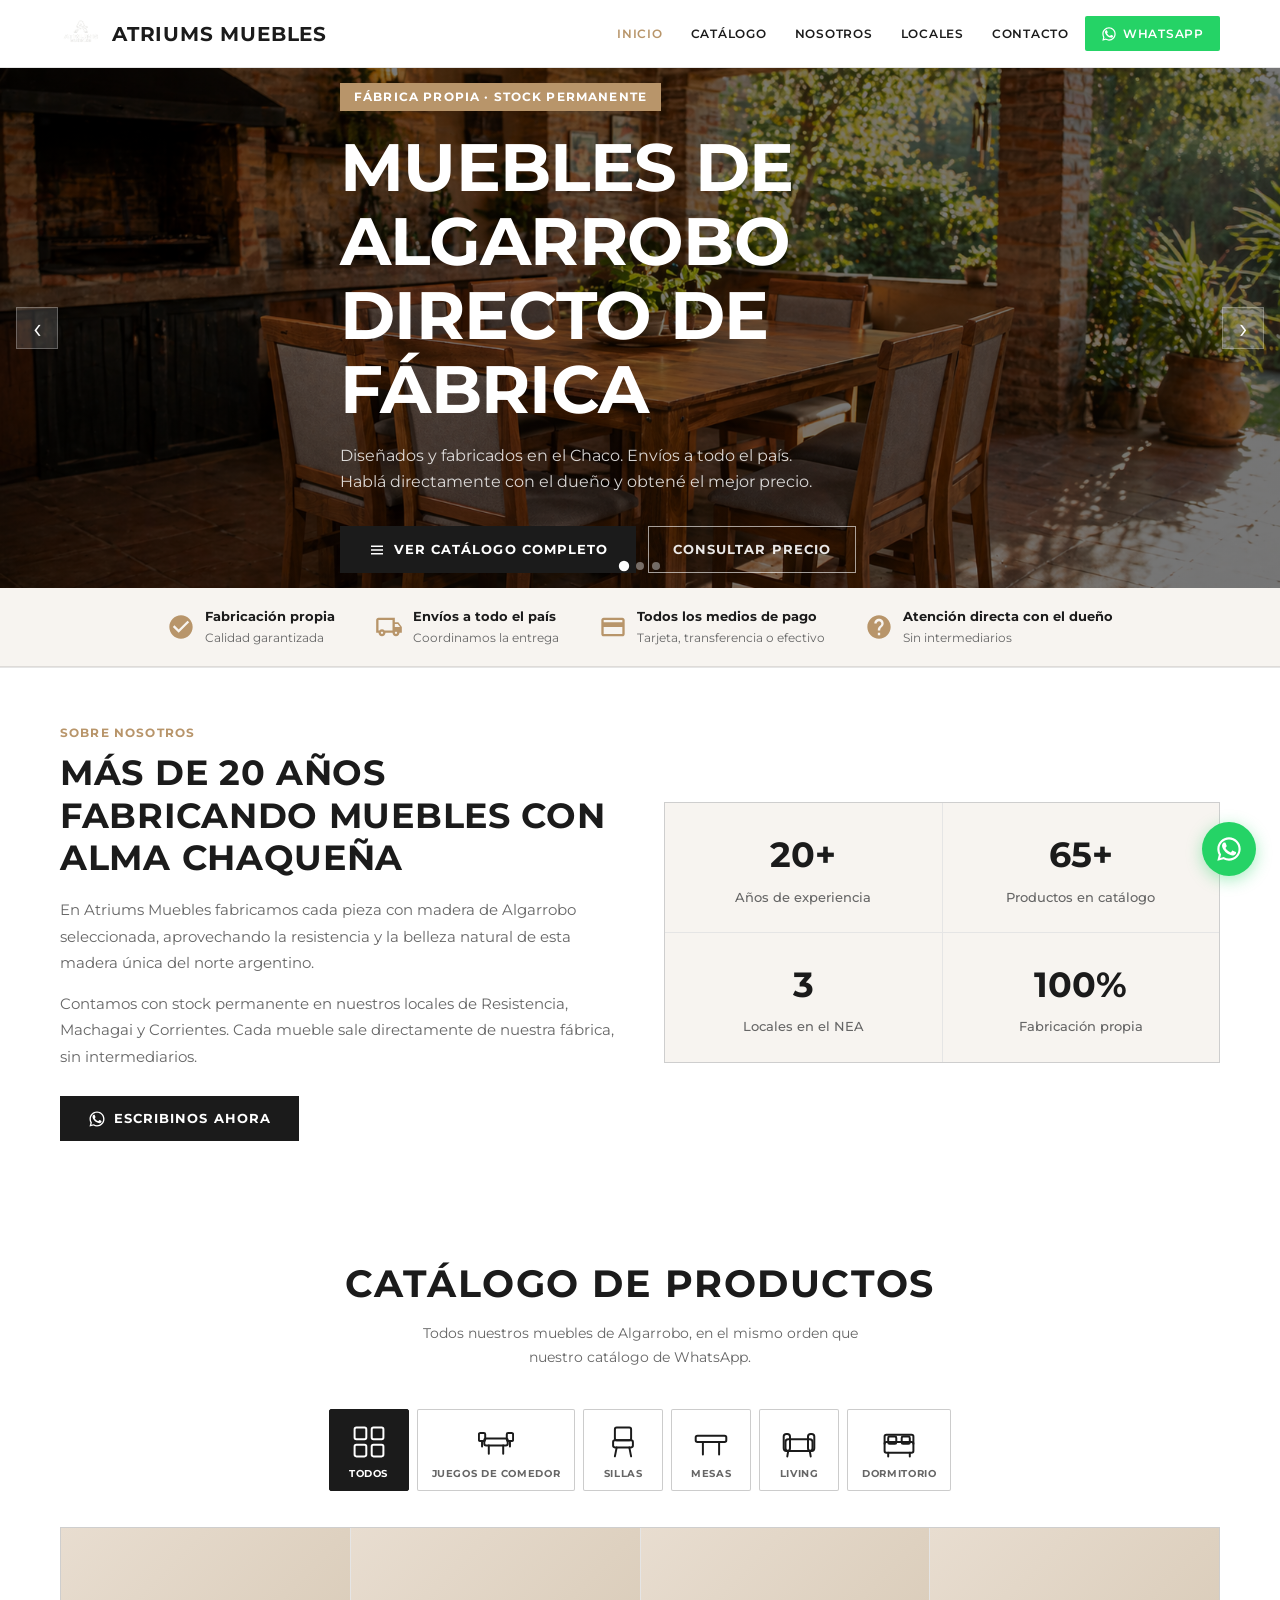
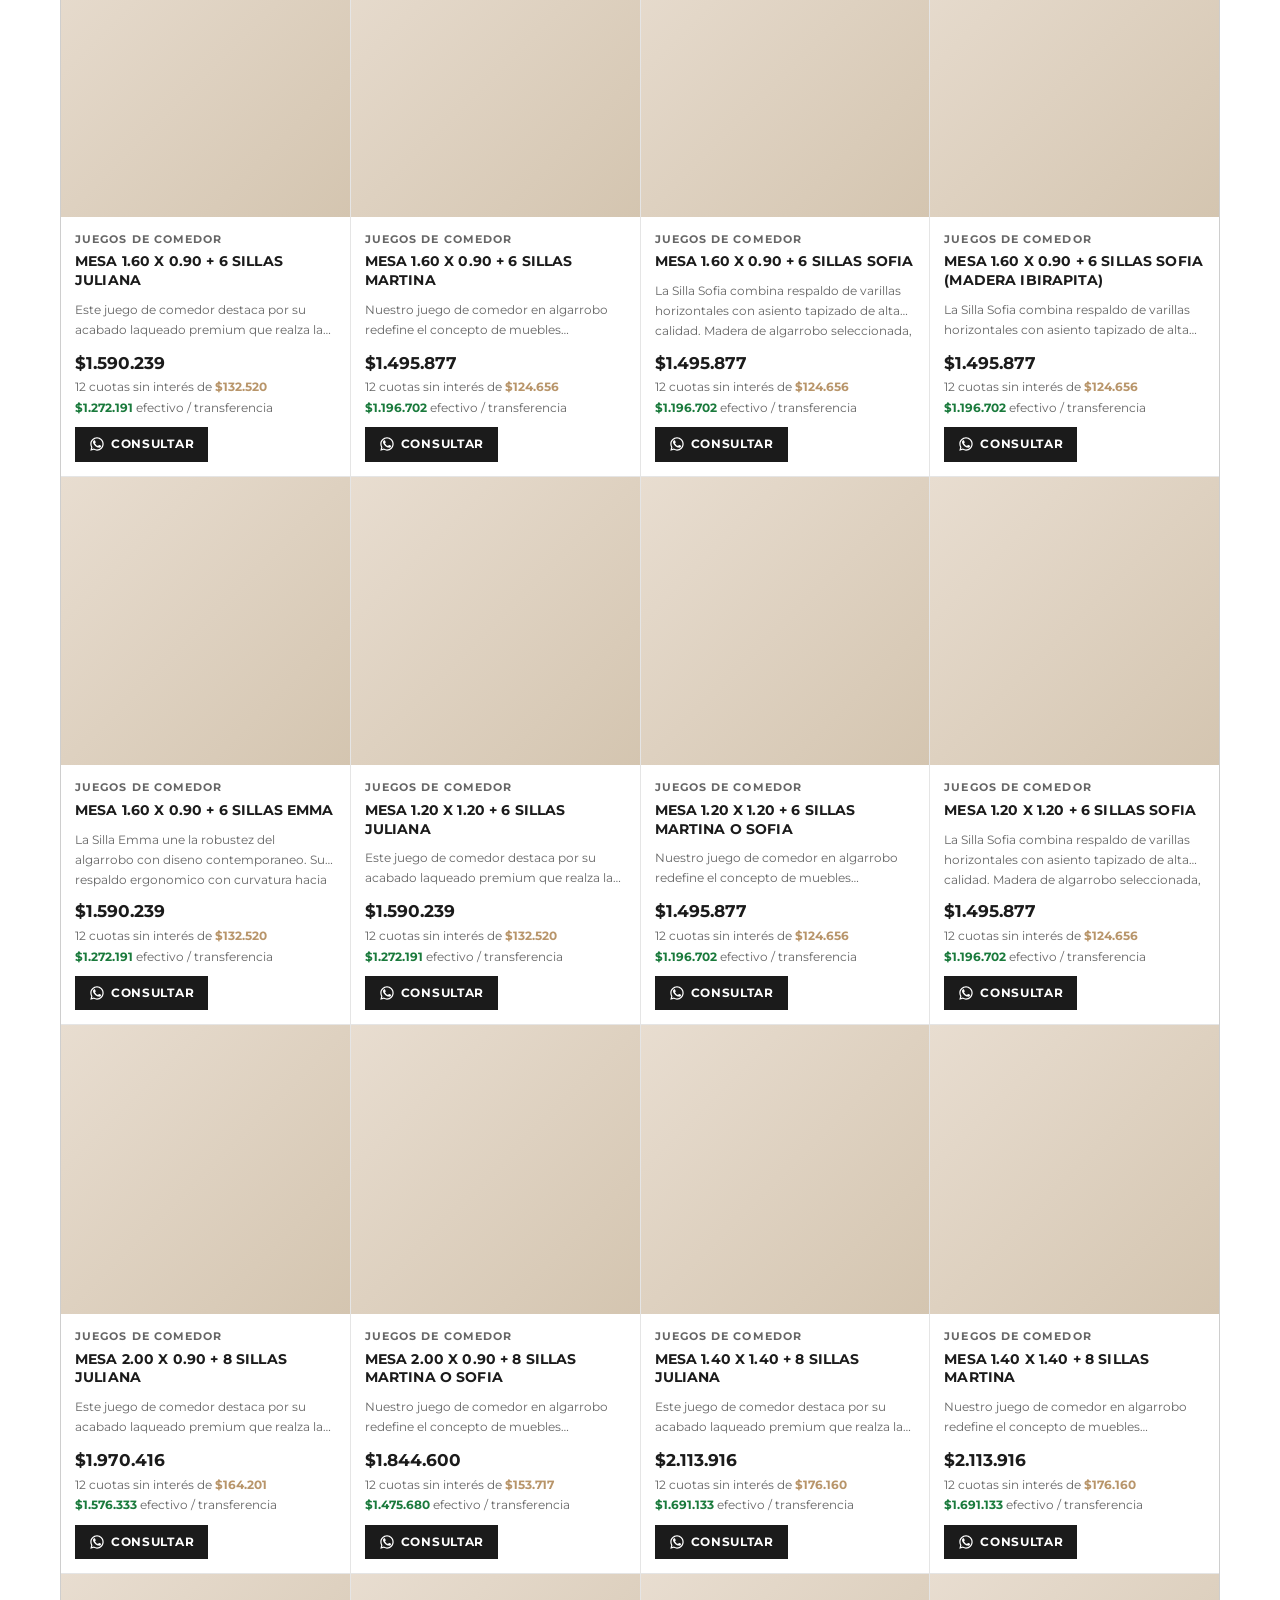
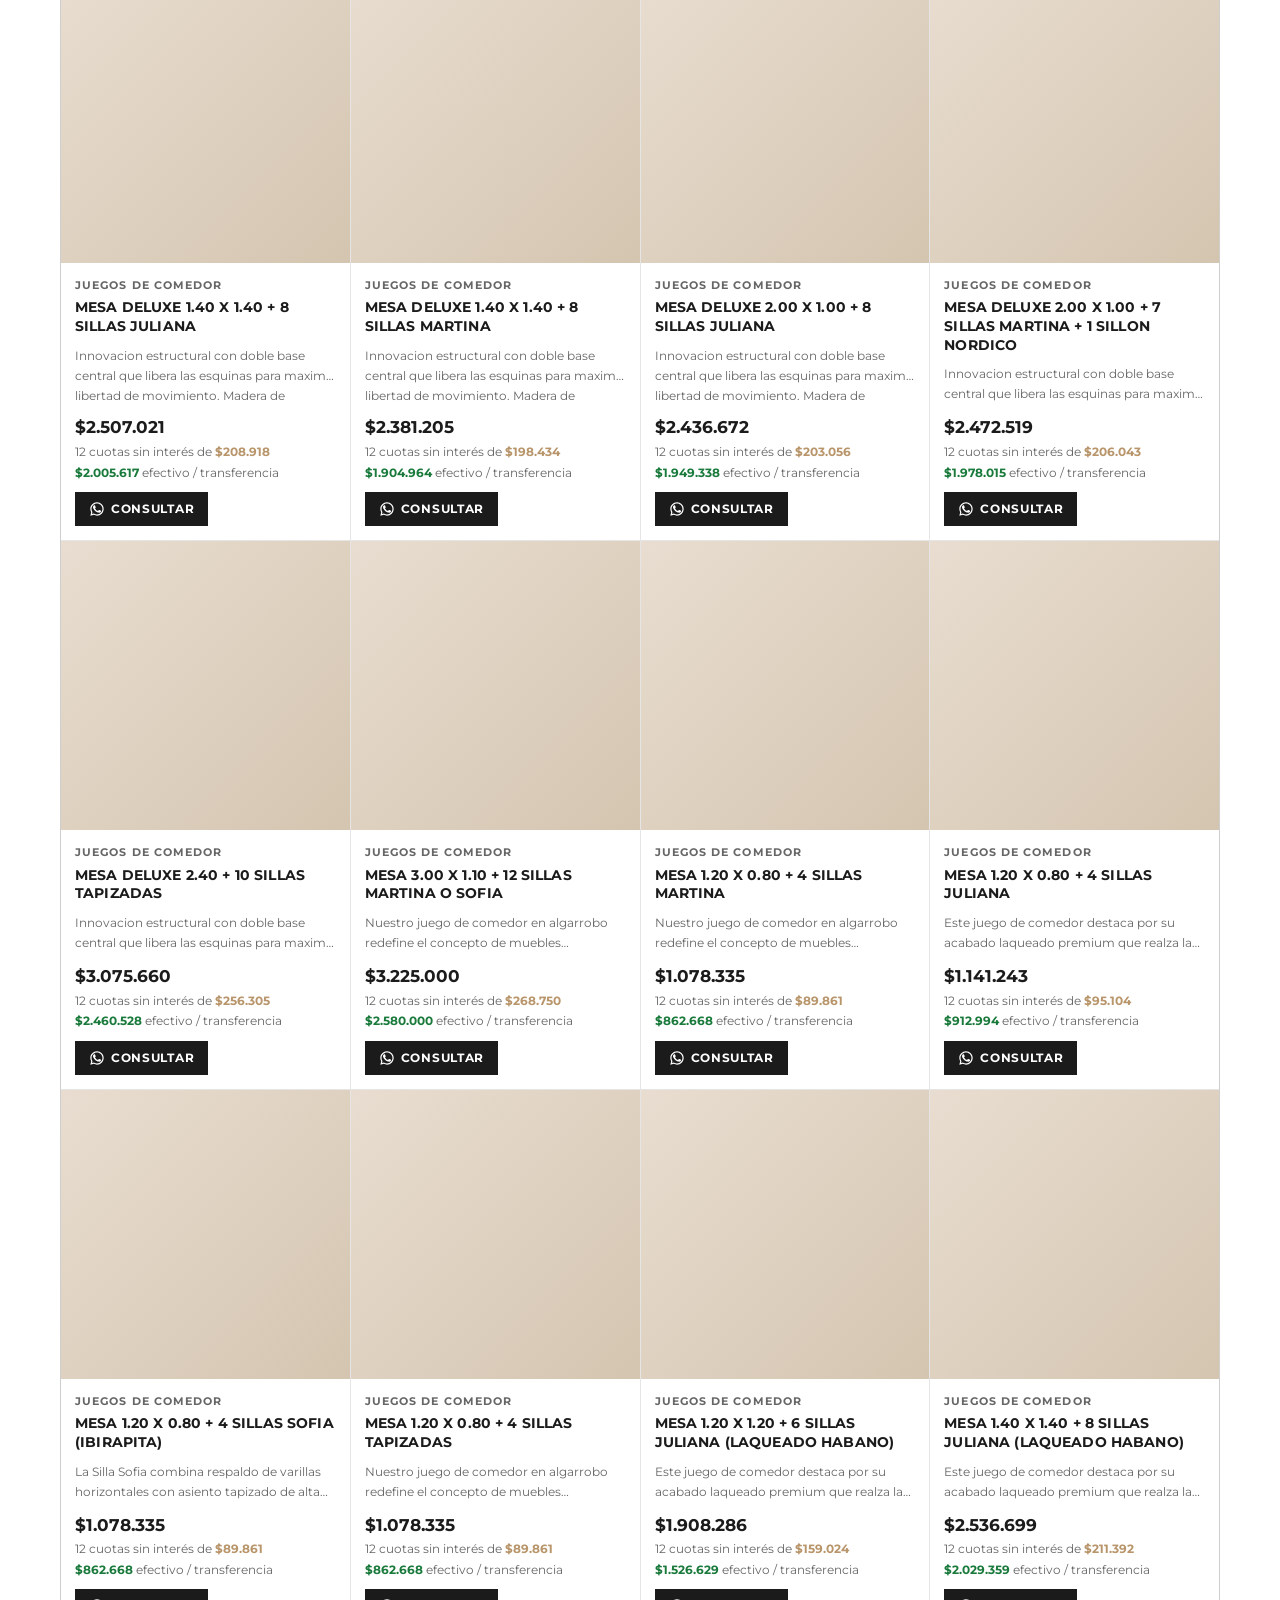
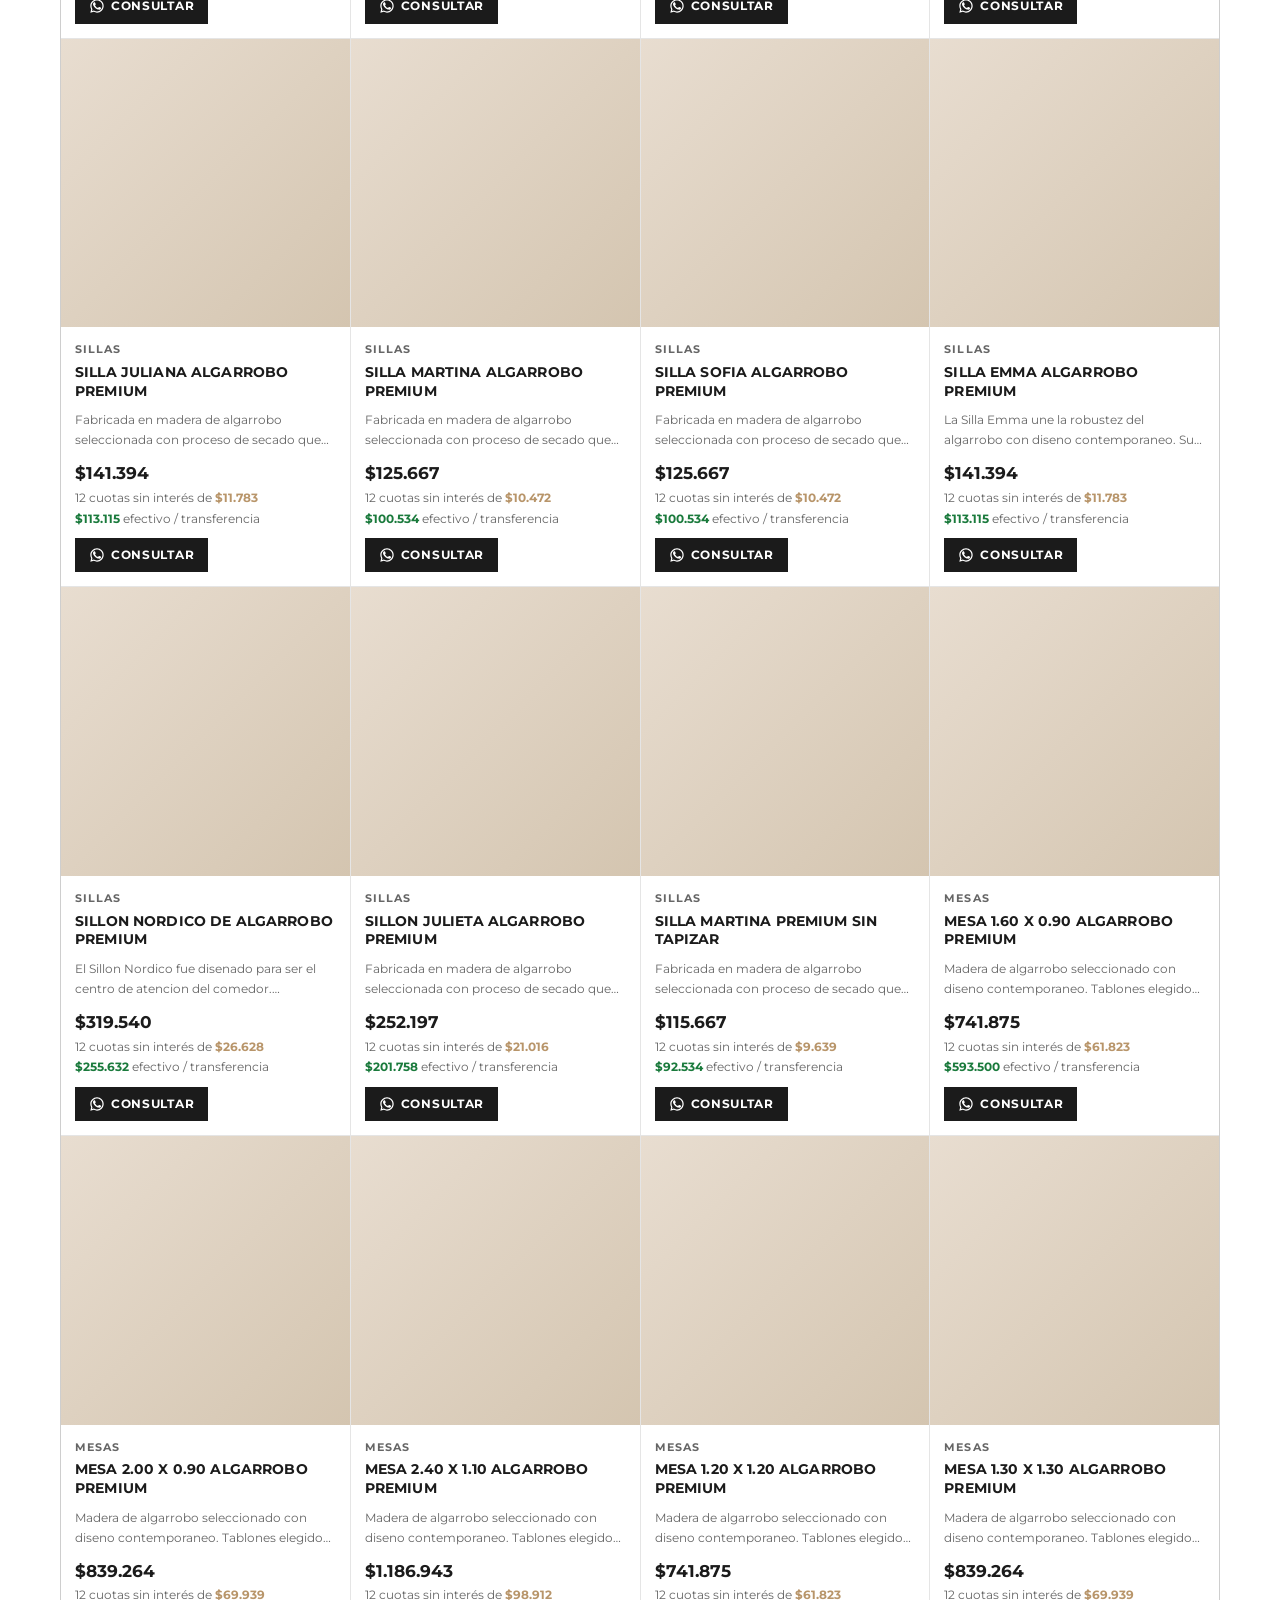
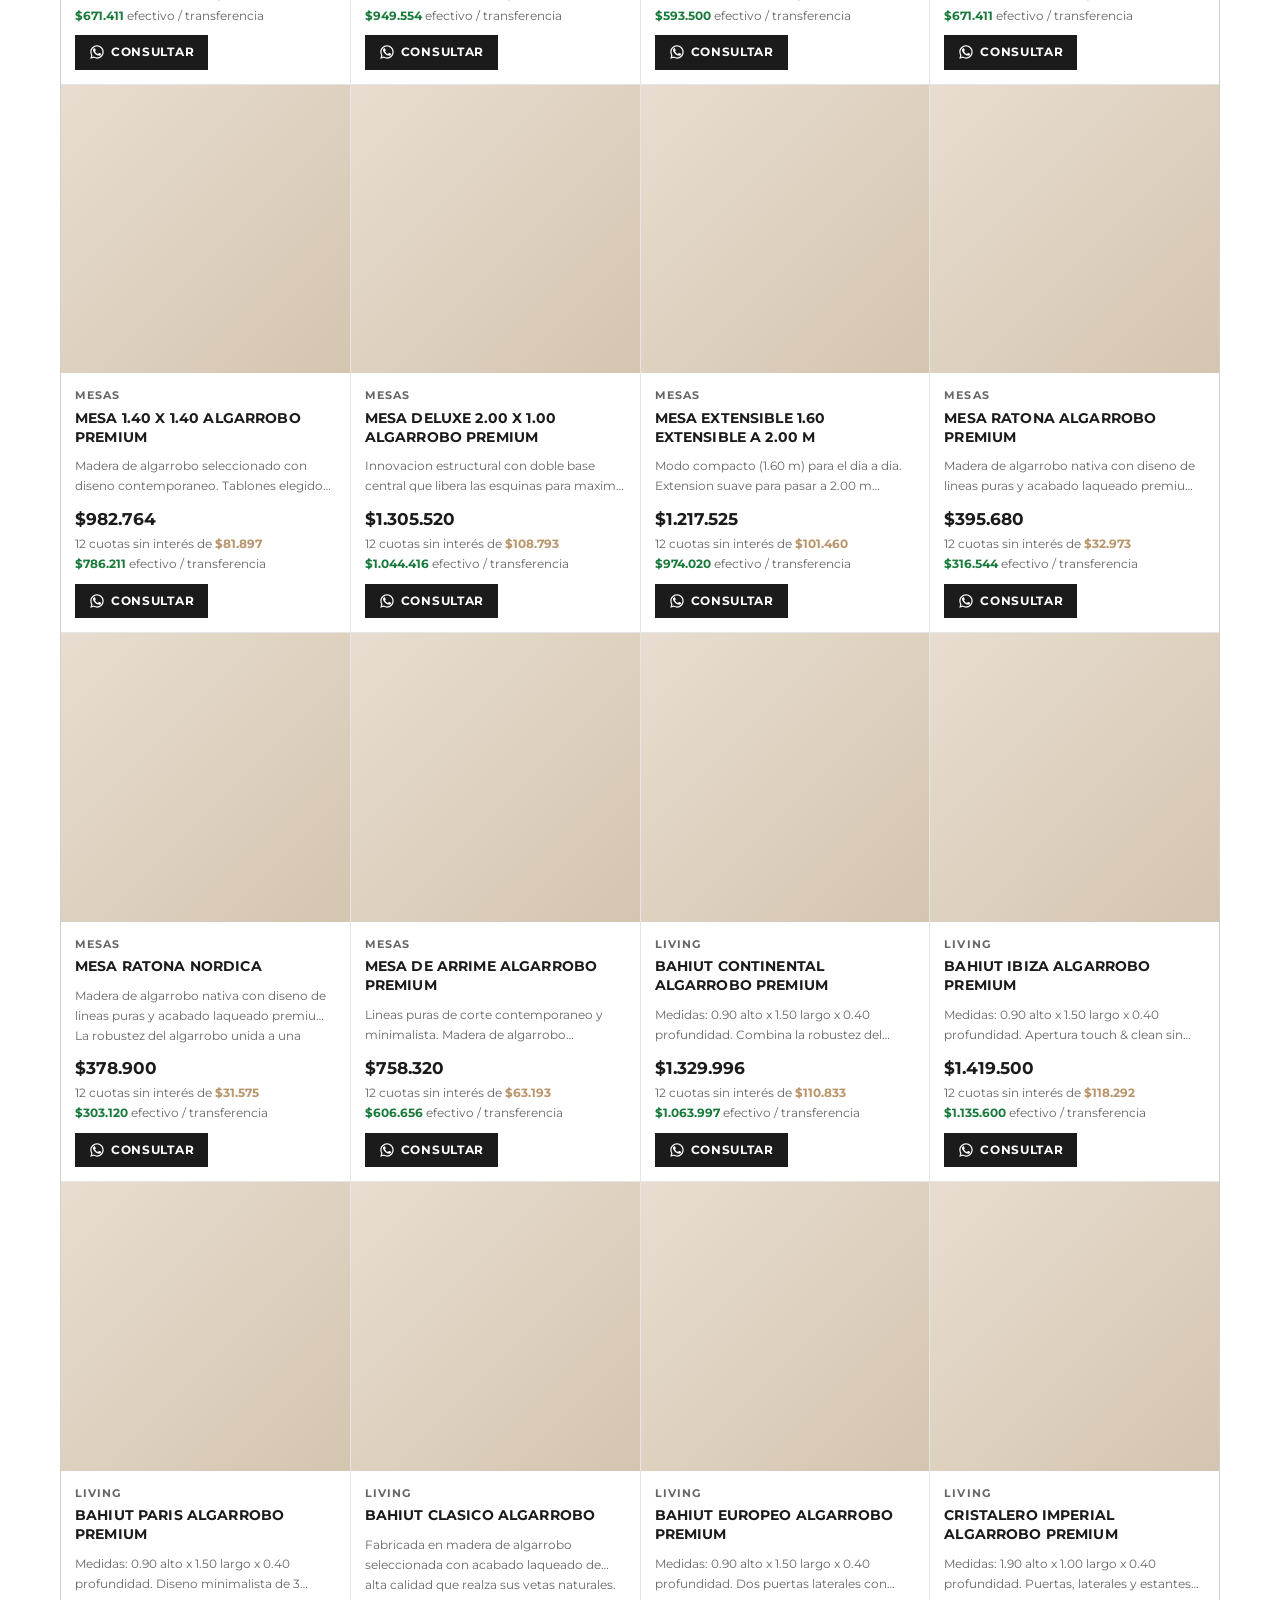
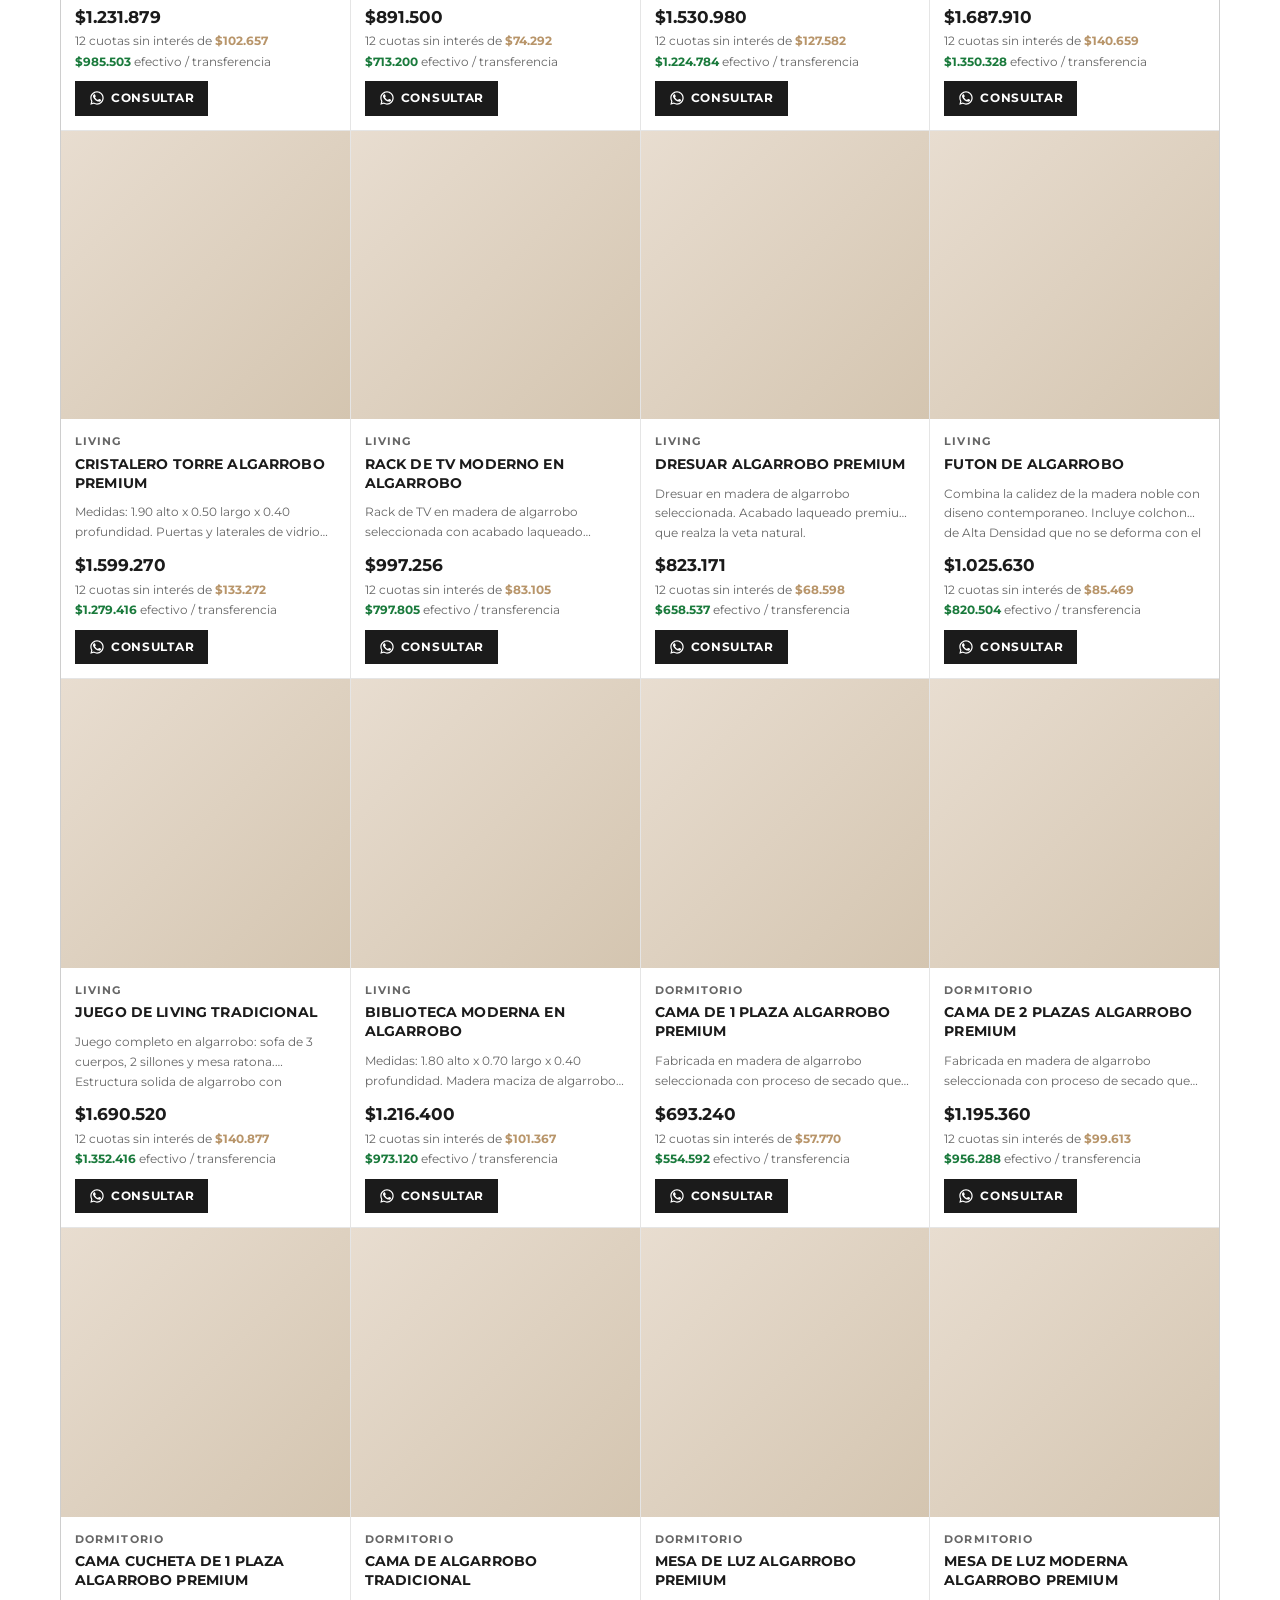
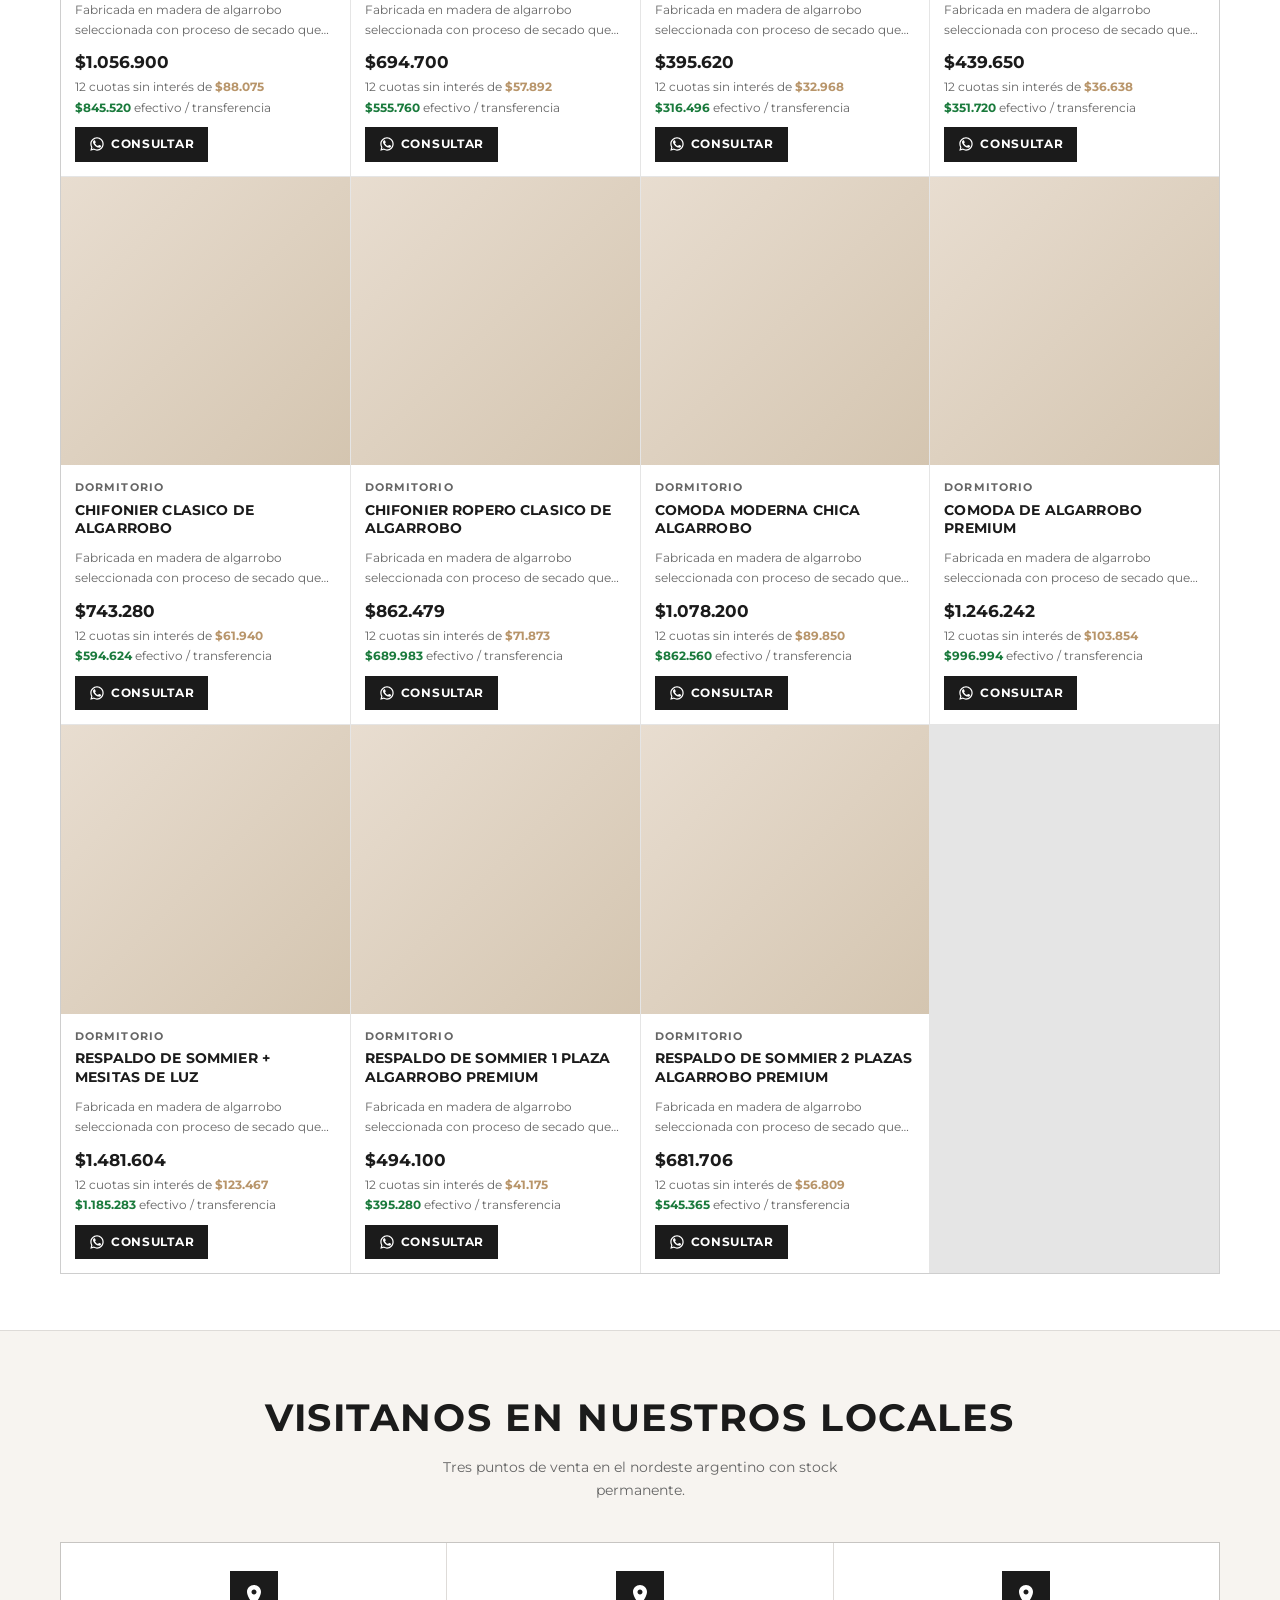
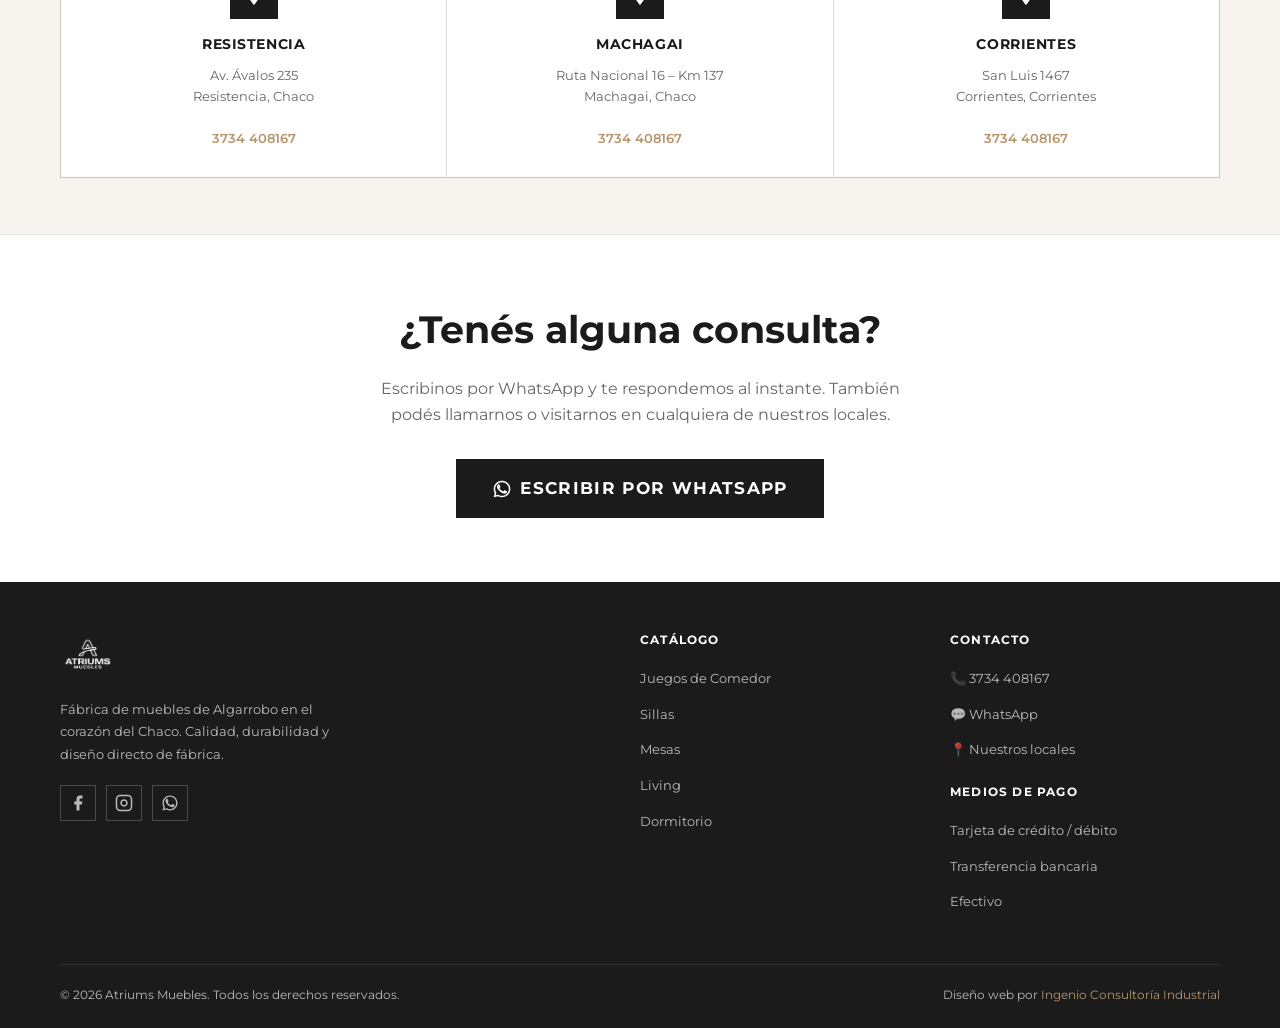
==== commit d2103fa9: "Rediseño estilo Ensuenos: Montserrat, header blanco, tonos claros, cuadrado - Fuente Montserrat en t" ====
--- a/index.html
+++ b/index.html
@@ -7,7 +7,7 @@
   <title>Atriums Muebles – Catálogo Online</title>
   <link rel="preconnect" href="https://fonts.googleapis.com">
   <link rel="preconnect" href="https://fonts.gstatic.com" crossorigin>
-  <link href="https://fonts.googleapis.com/css2?family=Inter:wght@400;500;600;700&family=Barlow+Condensed:wght@600;700;800&display=swap" rel="stylesheet">
+  <link href="https://fonts.googleapis.com/css2?family=Montserrat:wght@400;500;600;700;800&display=swap" rel="stylesheet">
   <link rel="stylesheet" href="assets/css/styles.css">
   <link rel="icon" href="assets/img/logo.png">
   <style>
--- a/assets/css/styles.css
+++ b/assets/css/styles.css
@@ -1,24 +1,26 @@
 /* ===== VARIABLES ===== */
 :root {
   --color-bg: #ffffff;
-  --color-surface: #f4f1ed;
-  --color-text: #0d0d0d;
-  --color-text-muted: #5c5c5c;
-  --color-accent: #A0522D;
-  --color-accent-hover: #7d3f1f;
-  --color-border: #ddd5c8;
-  --color-header-bg: #0d0d0d;
-  --color-header-text: #ffffff;
+  --color-surface: #f7f4f0;
+  --color-text: #1B1B1B;
+  --color-text-muted: #666666;
+  --color-accent: #B8956A;
+  --color-accent-hover: #9a7a55;
+  --color-border: rgba(0,0,0,0.1);
+  --color-border-strong: rgba(0,0,0,0.2);
+  --color-header-bg: #ffffff;
+  --color-header-text: #1B1B1B;
   --color-wa-green: #25D366;
   --color-wa-hover: #1ebe59;
-  --font-sans: 'Inter', sans-serif;
-  --font-display: 'Barlow Condensed', sans-serif;
-  --radius: 6px;
-  --shadow-card: 0 2px 12px rgba(0,0,0,0.08);
-  --shadow-card-hover: 0 8px 28px rgba(0,0,0,0.15);
-  --transition: 0.22s ease;
-  --max-width: 1280px;
-  --header-h: 72px;
+  --font-sans: 'Montserrat', sans-serif;
+  --font-display: 'Montserrat', sans-serif;
+  --radius: 0px;
+  --radius-sm: 2px;
+  --shadow-card: 0 1px 4px rgba(0,0,0,0.08);
+  --shadow-card-hover: 0 4px 20px rgba(0,0,0,0.12);
+  --transition: 0.2s ease;
+  --max-width: 1200px;
+  --header-h: 68px;
 }
 
 /* ===== RESET ===== */
@@ -30,7 +32,7 @@
 button { cursor: pointer; border: none; background: none; font-family: inherit; }
 
 /* ===== UTILS ===== */
-.container { max-width: var(--max-width); margin: 0 auto; padding: 0 24px; }
+.container { max-width: var(--max-width); margin: 0 auto; padding: 0 20px; }
 .sr-only { position: absolute; width: 1px; height: 1px; overflow: hidden; clip: rect(0,0,0,0); white-space: nowrap; }
 
 /* ===== HEADER ===== */
@@ -42,7 +44,7 @@
   height: var(--header-h);
   display: flex;
   align-items: center;
-  border-bottom: 2px solid var(--color-accent);
+  border-bottom: 1px solid var(--color-border);
 }
 .site-header .container {
   display: flex;
@@ -50,32 +52,33 @@
   justify-content: space-between;
   width: 100%;
 }
-.logo { display: flex; align-items: center; gap: 12px; color: #fff; }
-.logo-img { height: 46px; width: 46px; object-fit: contain; border-radius: 4px; }
-.logo-text { font-family: var(--font-display); font-size: 1.5rem; font-weight: 800; color: #fff; letter-spacing: 0.08em; text-transform: uppercase; }
-
-.main-nav { display: flex; align-items: center; gap: 6px; }
+.logo { display: flex; align-items: center; gap: 10px; color: var(--color-text); }
+.logo-img { height: 42px; width: 42px; object-fit: contain; }
+.logo-text { font-family: var(--font-display); font-size: 1.25rem; font-weight: 700; color: var(--color-text); letter-spacing: 0.04em; text-transform: uppercase; }
+
+.main-nav { display: flex; align-items: center; gap: 4px; }
 .main-nav a {
-  color: rgba(255,255,255,0.85);
-  font-size: 0.88rem;
-  font-weight: 500;
-  padding: 8px 14px;
-  border-radius: var(--radius);
-  transition: color var(--transition), background var(--transition);
-  letter-spacing: 0.02em;
-  text-transform: uppercase;
-}
-.main-nav a:hover, .main-nav a.active { color: #fff; background: rgba(139,90,43,0.35); }
+  color: var(--color-text);
+  font-size: 0.78rem;
+  font-weight: 600;
+  padding: 8px 12px;
+  transition: color var(--transition);
+  letter-spacing: 0.06em;
+  text-transform: uppercase;
+}
+.main-nav a:hover, .main-nav a.active { color: var(--color-accent); }
 .main-nav a.nav-cta {
   background: var(--color-wa-green);
   color: #fff;
   display: flex;
   align-items: center;
   gap: 6px;
-}
-.main-nav a.nav-cta:hover { background: var(--color-wa-hover); }
-
-.menu-toggle { display: none; color: #fff; padding: 8px; }
+  padding: 8px 16px;
+  border-radius: var(--radius-sm);
+}
+.main-nav a.nav-cta:hover { background: var(--color-wa-hover); color: #fff; }
+
+.menu-toggle { display: none; color: var(--color-text); padding: 8px; }
 
 /* ===== HERO CAROUSEL ===== */
 .hero {
@@ -84,12 +87,12 @@
 }
 .hero-carousel {
   position: relative;
-  min-height: 560px;
+  min-height: 520px;
 }
 .hero-slide {
   position: absolute;
   inset: 0;
-  min-height: 560px;
+  min-height: 520px;
   display: flex;
   align-items: center;
   opacity: 0;
@@ -101,16 +104,10 @@
   pointer-events: all;
   position: relative;
 }
-.hero-slide::before {
-  content: '';
-  position: absolute;
-  inset: 0;
-  background: radial-gradient(ellipse at 70% 50%, rgba(160,82,45,0.08) 0%, transparent 70%);
-}
 .hero-content {
   position: relative;
   z-index: 1;
-  max-width: 640px;
+  max-width: 600px;
 }
 /* Hero arrows */
 .hero-arrow {
@@ -118,26 +115,25 @@
   top: 50%;
   transform: translateY(-50%);
   z-index: 20;
-  width: 46px;
-  height: 46px;
-  border-radius: 50%;
-  background: rgba(255,255,255,0.12);
-  color: #fff;
-  font-size: 2rem;
-  display: flex;
-  align-items: center;
-  justify-content: center;
-  border: 1px solid rgba(255,255,255,0.2);
+  width: 42px;
+  height: 42px;
+  background: rgba(255,255,255,0.15);
+  color: #fff;
+  font-size: 1.8rem;
+  display: flex;
+  align-items: center;
+  justify-content: center;
+  border: 1px solid rgba(255,255,255,0.25);
   transition: background var(--transition);
   line-height: 1;
 }
-.hero-arrow:hover { background: rgba(255,255,255,0.25); }
-.hero-prev { left: 20px; }
-.hero-next { right: 20px; }
+.hero-arrow:hover { background: rgba(255,255,255,0.3); }
+.hero-prev { left: 16px; }
+.hero-next { right: 16px; }
 /* Hero dots */
 .hero-dots {
   position: absolute;
-  bottom: 20px;
+  bottom: 18px;
   left: 50%;
   transform: translateX(-50%);
   display: flex;
@@ -145,169 +141,176 @@
   z-index: 20;
 }
 .hero-dot {
-  width: 9px;
-  height: 9px;
+  width: 8px;
+  height: 8px;
   border-radius: 50%;
-  background: rgba(255,255,255,0.35);
+  background: rgba(255,255,255,0.4);
   border: none;
   transition: background var(--transition), transform var(--transition);
 }
-.hero-dot.active { background: #fff; transform: scale(1.35); }
+.hero-dot.active { background: #fff; transform: scale(1.3); }
 .hero-badge {
   display: inline-block;
   background: var(--color-accent);
   color: #fff;
-  font-size: 0.78rem;
-  font-weight: 600;
+  font-size: 0.72rem;
+  font-weight: 700;
   letter-spacing: 0.1em;
   text-transform: uppercase;
-  padding: 6px 16px;
-  border-radius: 20px;
-  margin-bottom: 24px;
+  padding: 5px 14px;
+  margin-bottom: 20px;
 }
 .hero h1 {
   font-family: var(--font-display);
-  font-size: clamp(2.8rem, 6vw, 5rem);
-  font-weight: 800;
-  color: #fff;
-  line-height: 1.05;
-  letter-spacing: 0.01em;
-  text-transform: uppercase;
-  margin-bottom: 20px;
+  font-size: clamp(2.4rem, 5.5vw, 4.2rem);
+  font-weight: 700;
+  color: #fff;
+  line-height: 1.1;
+  letter-spacing: -0.01em;
+  text-transform: uppercase;
+  margin-bottom: 16px;
 }
 .hero h1 em { color: var(--color-accent); font-style: normal; }
 .hero p {
-  color: rgba(255,255,255,0.78);
-  font-size: 1.08rem;
-  margin-bottom: 36px;
-  max-width: 500px;
+  color: rgba(255,255,255,0.82);
+  font-size: 1rem;
+  margin-bottom: 32px;
+  max-width: 480px;
+  font-weight: 400;
 }
 .btn-primary {
   display: inline-flex;
   align-items: center;
   gap: 8px;
-  background: var(--color-accent);
-  color: #fff;
-  font-size: 0.95rem;
-  font-weight: 600;
-  padding: 14px 32px;
+  background: var(--color-text);
+  color: #fff;
+  font-family: var(--font-sans);
+  font-size: 0.82rem;
+  font-weight: 700;
+  padding: 12px 28px;
+  text-transform: uppercase;
+  letter-spacing: 0.08em;
   border-radius: var(--radius);
-  transition: background var(--transition), transform var(--transition);
-}
-.btn-primary:hover { background: var(--color-accent-hover); transform: translateY(-1px); }
+  transition: opacity var(--transition);
+}
+.btn-primary:hover { opacity: 0.85; }
 .btn-outline {
   display: inline-flex;
   align-items: center;
   gap: 8px;
-  border: 2px solid rgba(255,255,255,0.5);
+  border: 1px solid rgba(255,255,255,0.6);
   color: rgba(255,255,255,0.9);
-  font-size: 0.95rem;
-  font-weight: 600;
-  padding: 12px 28px;
+  font-family: var(--font-sans);
+  font-size: 0.82rem;
+  font-weight: 700;
+  padding: 12px 24px;
+  text-transform: uppercase;
+  letter-spacing: 0.08em;
   border-radius: var(--radius);
   transition: border-color var(--transition), color var(--transition);
 }
 .btn-outline:hover { border-color: #fff; color: #fff; }
-.hero-actions { display: flex; gap: 16px; flex-wrap: wrap; }
+.hero-actions { display: flex; gap: 12px; flex-wrap: wrap; }
 
 /* ===== BENEFITS BAR ===== */
 .benefits-bar {
   background: var(--color-surface);
   border-bottom: 1px solid var(--color-border);
-  padding: 20px 0;
+  padding: 18px 0;
 }
 .benefits-bar .container {
   display: flex;
   justify-content: center;
-  gap: 48px;
+  gap: 40px;
   flex-wrap: wrap;
 }
 .benefit-item {
   display: flex;
   align-items: center;
-  gap: 12px;
-  font-size: 0.9rem;
+  gap: 10px;
+  font-size: 0.82rem;
   color: var(--color-text);
 }
 .benefit-item svg { color: var(--color-accent); flex-shrink: 0; }
-.benefit-item strong { display: block; font-weight: 600; font-size: 0.88rem; }
-.benefit-item span { color: var(--color-text-muted); font-size: 0.8rem; }
+.benefit-item strong { display: block; font-weight: 700; font-size: 0.82rem; }
+.benefit-item span { color: var(--color-text-muted); font-size: 0.76rem; }
 
 /* ===== CATALOG SECTION ===== */
-.catalog-section { padding: 64px 0; }
-.section-header { text-align: center; margin-bottom: 48px; }
+.catalog-section { padding: 56px 0; }
+.section-header { text-align: center; margin-bottom: 40px; }
 .section-header h2 {
   font-family: var(--font-display);
-  font-size: clamp(2rem, 3.5vw, 3rem);
-  font-weight: 800;
-  letter-spacing: 0.02em;
-  text-transform: uppercase;
-  margin-bottom: 10px;
-}
-.section-header p { color: var(--color-text-muted); font-size: 1rem; max-width: 480px; margin: 0 auto; }
+  font-size: clamp(1.6rem, 3vw, 2.4rem);
+  font-weight: 700;
+  letter-spacing: 0.04em;
+  text-transform: uppercase;
+  margin-bottom: 8px;
+}
+.section-header p { color: var(--color-text-muted); font-size: 0.9rem; max-width: 440px; margin: 0 auto; }
 
 /* ===== FILTERS — ICON CARDS ===== */
 .filters {
   display: flex;
-  gap: 12px;
+  gap: 8px;
   justify-content: center;
   flex-wrap: wrap;
-  margin-bottom: 40px;
+  margin-bottom: 36px;
 }
 .filter-cat-card {
   display: flex;
   flex-direction: column;
   align-items: center;
-  gap: 10px;
-  padding: 18px 16px 14px;
-  background: var(--color-surface);
-  border: 2px solid transparent;
-  border-radius: 14px;
+  gap: 8px;
+  padding: 14px 14px 10px;
+  background: #fff;
+  border: 1px solid var(--color-border-strong);
+  border-radius: var(--radius-sm);
   cursor: pointer;
   transition: all var(--transition);
-  min-width: 88px;
+  min-width: 80px;
 }
 .filter-cat-card:hover {
-  border-color: var(--color-accent);
-  background: #fdf5ee;
+  border-color: var(--color-text);
+  background: var(--color-surface);
 }
 .filter-cat-card.active {
-  border-color: var(--color-accent);
-  background: #fdf5ee;
-}
+  border-color: var(--color-text);
+  background: var(--color-text);
+}
+.filter-cat-card.active .cat-name { color: #fff; }
+.filter-cat-card.active .cat-icon { color: #fff; }
 .cat-icon {
-  width: 40px;
-  height: 40px;
-  color: var(--color-accent);
+  width: 36px;
+  height: 36px;
+  color: var(--color-text);
 }
 .cat-icon svg { width: 100%; height: 100%; }
 .cat-name {
-  font-size: 0.68rem;
+  font-size: 0.65rem;
   font-weight: 700;
   text-transform: uppercase;
   letter-spacing: 0.06em;
   text-align: center;
   color: var(--color-text-muted);
-  line-height: 1.25;
-}
-.filter-cat-card.active .cat-name { color: var(--color-accent); }
+  line-height: 1.2;
+}
 
 /* ===== PRODUCT GRID ===== */
 .product-grid {
   display: grid;
   grid-template-columns: repeat(4, 1fr);
-  gap: 24px;
+  gap: 1px;
+  background: var(--color-border);
+  border: 1px solid var(--color-border);
 }
 .product-card {
   background: #fff;
-  border: 1px solid var(--color-border);
-  border-radius: var(--radius);
   overflow: hidden;
-  transition: box-shadow var(--transition), transform var(--transition);
+  transition: box-shadow var(--transition);
   display: flex;
   flex-direction: column;
 }
-.product-card:hover { box-shadow: var(--shadow-card-hover); transform: translateY(-3px); }
+.product-card:hover { box-shadow: var(--shadow-card-hover); z-index: 1; position: relative; }
 
 .product-card__img-wrap {
   position: relative;
@@ -326,7 +329,7 @@
 .product-card__img-overlay {
   position: absolute;
   inset: 0;
-  background: rgba(0,0,0,0.35);
+  background: rgba(0,0,0,0.3);
   display: flex;
   align-items: center;
   justify-content: center;
@@ -336,43 +339,58 @@
 .product-card__img-wrap:hover .product-card__img-overlay { opacity: 1; }
 .product-card__img-overlay span {
   color: #fff;
-  font-size: 0.82rem;
-  font-weight: 600;
+  font-size: 0.75rem;
+  font-weight: 700;
+  letter-spacing: 0.1em;
+  text-transform: uppercase;
+  background: var(--color-text);
+  padding: 8px 16px;
+}
+
+/* Discount badge */
+.product-card__badge {
+  position: absolute;
+  top: 10px;
+  left: 10px;
+  background: var(--color-text);
+  color: #fff;
+  font-size: 0.7rem;
+  font-weight: 700;
+  padding: 3px 8px;
   letter-spacing: 0.06em;
   text-transform: uppercase;
-  border: 2px solid rgba(255,255,255,0.7);
-  padding: 8px 18px;
-  border-radius: 4px;
+  z-index: 2;
 }
 
 .product-card__body {
-  padding: 18px;
+  padding: 14px;
   display: flex;
   flex-direction: column;
   flex: 1;
 }
 .product-card__cat {
-  font-size: 0.72rem;
-  font-weight: 600;
+  font-size: 0.68rem;
+  font-weight: 700;
   letter-spacing: 0.1em;
   text-transform: uppercase;
-  color: var(--color-accent);
-  margin-bottom: 6px;
+  color: var(--color-text-muted);
+  margin-bottom: 4px;
 }
 .product-card__name {
   font-family: var(--font-display);
-  font-size: 1.15rem;
+  font-size: 0.9rem;
   font-weight: 700;
   letter-spacing: 0.01em;
-  margin-bottom: 8px;
-  line-height: 1.25;
-  color: var(--color-text);
+  margin-bottom: 10px;
+  line-height: 1.3;
+  color: var(--color-text);
+  text-transform: uppercase;
 }
 .product-card__name a:hover { color: var(--color-accent); }
 .product-card__desc {
-  font-size: 0.84rem;
+  font-size: 0.78rem;
   color: var(--color-text-muted);
-  margin-bottom: 14px;
+  margin-bottom: 10px;
   display: -webkit-box;
   -webkit-line-clamp: 2;
   -webkit-box-orient: vertical;
@@ -390,25 +408,25 @@
 .product-card__prices {
   display: flex;
   flex-direction: column;
-  gap: 3px;
+  gap: 2px;
   margin-bottom: 10px;
 }
 .price-main {
-  font-size: 1.18rem;
-  font-weight: 800;
+  font-size: 1.05rem;
+  font-weight: 700;
   color: var(--color-text);
 }
 .price-cuotas {
-  font-size: 0.76rem;
-  color: #555;
+  font-size: 0.72rem;
+  color: var(--color-text-muted);
 }
 .price-cuotas strong {
   color: var(--color-accent);
   font-weight: 700;
 }
 .price-promo {
-  font-size: 0.76rem;
-  color: #555;
+  font-size: 0.72rem;
+  color: var(--color-text-muted);
 }
 .price-promo strong {
   color: #1a7a3c;
@@ -418,16 +436,19 @@
   display: inline-flex;
   align-items: center;
   gap: 6px;
-  background: var(--color-wa-green);
-  color: #fff;
-  font-size: 0.8rem;
-  font-weight: 600;
-  padding: 8px 16px;
+  background: var(--color-text);
+  color: #fff;
+  font-family: var(--font-sans);
+  font-size: 0.72rem;
+  font-weight: 700;
+  padding: 8px 14px;
   border-radius: var(--radius);
   white-space: nowrap;
-  transition: background var(--transition);
-}
-.btn-wa:hover { background: var(--color-wa-hover); }
+  text-transform: uppercase;
+  letter-spacing: 0.06em;
+  transition: opacity var(--transition);
+}
+.btn-wa:hover { opacity: 0.8; }
 .btn-wa svg { flex-shrink: 0; }
 
 /* ===== NO RESULTS ===== */
@@ -437,45 +458,47 @@
 /* ===== LOCATIONS SECTION ===== */
 .locations-section {
   background: var(--color-surface);
-  padding: 64px 0;
+  padding: 56px 0;
   border-top: 1px solid var(--color-border);
 }
 .locations-grid {
   display: grid;
   grid-template-columns: repeat(3, 1fr);
-  gap: 28px;
-  margin-top: 48px;
+  gap: 1px;
+  background: var(--color-border);
+  border: 1px solid var(--color-border);
+  margin-top: 40px;
 }
 .location-card {
   background: #fff;
-  border: 1px solid var(--color-border);
-  border-radius: var(--radius);
   padding: 28px;
   text-align: center;
 }
 .location-card__icon {
-  width: 52px;
-  height: 52px;
-  border-radius: 50%;
-  background: var(--color-accent);
-  display: flex;
-  align-items: center;
-  justify-content: center;
-  margin: 0 auto 16px;
+  width: 48px;
+  height: 48px;
+  background: var(--color-text);
+  display: flex;
+  align-items: center;
+  justify-content: center;
+  margin: 0 auto 14px;
   color: #fff;
 }
 .location-card h3 {
   font-family: var(--font-display);
-  font-size: 1.12rem;
+  font-size: 0.9rem;
+  font-weight: 700;
+  text-transform: uppercase;
+  letter-spacing: 0.04em;
   margin-bottom: 8px;
 }
-.location-card p { font-size: 0.88rem; color: var(--color-text-muted); line-height: 1.6; }
+.location-card p { font-size: 0.82rem; color: var(--color-text-muted); line-height: 1.6; }
 
 /* ===== FOOTER ===== */
 .site-footer {
-  background: var(--color-header-bg);
-  color: rgba(255,255,255,0.75);
-  padding: 52px 0 28px;
+  background: var(--color-text);
+  color: rgba(255,255,255,0.7);
+  padding: 48px 0 24px;
 }
 .footer-grid {
   display: grid;
@@ -483,55 +506,54 @@
   gap: 40px;
   margin-bottom: 40px;
 }
-.footer-brand .logo-text { color: #fff; font-size: 1.3rem; }
-.footer-brand p { font-size: 0.85rem; margin-top: 12px; line-height: 1.7; max-width: 300px; }
-.footer-col h4 { color: #fff; font-size: 0.88rem; font-weight: 600; text-transform: uppercase; letter-spacing: 0.08em; margin-bottom: 16px; }
+.footer-brand .logo-text { color: #fff; font-size: 1.1rem; }
+.footer-brand p { font-size: 0.82rem; margin-top: 12px; line-height: 1.7; max-width: 280px; }
+.footer-col h4 { color: #fff; font-size: 0.75rem; font-weight: 700; text-transform: uppercase; letter-spacing: 0.1em; margin-bottom: 16px; }
 .footer-col ul { list-style: none; }
 .footer-col ul li { margin-bottom: 10px; }
-.footer-col ul li a { font-size: 0.85rem; transition: color var(--transition); }
+.footer-col ul li a { font-size: 0.82rem; transition: color var(--transition); }
 .footer-col ul li a:hover { color: var(--color-accent); }
-.footer-social { display: flex; gap: 12px; margin-top: 20px; }
+.footer-social { display: flex; gap: 10px; margin-top: 20px; }
 .footer-social a {
-  width: 38px;
-  height: 38px;
-  border-radius: 50%;
+  width: 36px;
+  height: 36px;
   border: 1px solid rgba(255,255,255,0.2);
   display: flex;
   align-items: center;
   justify-content: center;
-  color: rgba(255,255,255,0.75);
-  transition: border-color var(--transition), color var(--transition), background var(--transition);
+  color: rgba(255,255,255,0.7);
+  transition: border-color var(--transition), color var(--transition);
 }
 .footer-social a:hover { border-color: var(--color-accent); color: var(--color-accent); }
 .footer-bottom {
   border-top: 1px solid rgba(255,255,255,0.1);
-  padding-top: 24px;
+  padding-top: 20px;
   display: flex;
   justify-content: space-between;
   align-items: center;
   flex-wrap: wrap;
   gap: 12px;
 }
-.footer-bottom p { font-size: 0.8rem; }
+.footer-bottom p { font-size: 0.76rem; }
 
 /* ===== FLOATING WA BUTTON ===== */
 .wa-float {
   position: fixed;
-  bottom: 28px;
-  right: 28px;
+  bottom: 24px;
+  right: 24px;
   z-index: 200;
-  width: 58px;
-  height: 58px;
+  width: 54px;
+  height: 54px;
   border-radius: 50%;
   background: var(--color-wa-green);
   color: #fff;
   display: flex;
   align-items: center;
   justify-content: center;
-  box-shadow: 0 4px 20px rgba(37, 211, 102, 0.45);
+  box-shadow: 0 4px 16px rgba(37,211,102,0.4);
   transition: transform var(--transition), box-shadow var(--transition);
 }
-.wa-float:hover { transform: scale(1.08); box-shadow: 0 6px 28px rgba(37, 211, 102, 0.6); }
+.wa-float:hover { transform: scale(1.08); box-shadow: 0 6px 24px rgba(37,211,102,0.55); }
 
 /* ===== LIGHTBOX ===== */
 .lightbox {
@@ -545,17 +567,16 @@
 }
 .lightbox.open { display: flex; }
 .lightbox__inner { position: relative; max-width: 90vw; max-height: 90vh; }
-.lightbox__inner img { max-width: 90vw; max-height: 85vh; object-fit: contain; border-radius: 4px; }
+.lightbox__inner img { max-width: 90vw; max-height: 85vh; object-fit: contain; }
 .lightbox__close {
   position: absolute;
-  top: -44px;
+  top: -42px;
   right: 0;
-  width: 36px;
-  height: 36px;
-  border-radius: 50%;
+  width: 34px;
+  height: 34px;
   background: rgba(255,255,255,0.15);
   color: #fff;
-  font-size: 1.3rem;
+  font-size: 1.2rem;
   display: flex;
   align-items: center;
   justify-content: center;
@@ -564,123 +585,129 @@
 .lightbox__close:hover { background: rgba(255,255,255,0.3); }
 .lightbox__caption {
   text-align: center;
-  color: rgba(255,255,255,0.8);
-  font-size: 0.9rem;
-  margin-top: 14px;
+  color: rgba(255,255,255,0.75);
+  font-size: 0.85rem;
+  margin-top: 12px;
 }
 
 /* ===== DETAIL PAGE ===== */
-.detail-hero { padding: 48px 0; }
+.detail-hero { padding: 40px 0; }
 .detail-grid {
   display: grid;
   grid-template-columns: 1fr 1fr;
-  gap: 56px;
+  gap: 48px;
   align-items: start;
 }
 .detail-gallery__main {
-  border-radius: var(--radius);
   overflow: hidden;
   aspect-ratio: 1/1;
   background: var(--color-surface);
   cursor: pointer;
 }
 .detail-gallery__main img { width: 100%; height: 100%; object-fit: cover; }
-.detail-gallery__thumbs { display: flex; gap: 10px; margin-top: 12px; flex-wrap: wrap; }
+.detail-gallery__thumbs { display: flex; gap: 8px; margin-top: 10px; flex-wrap: wrap; }
 .detail-gallery__thumb {
-  width: 72px;
-  height: 72px;
-  border-radius: 6px;
+  width: 68px;
+  height: 68px;
   overflow: hidden;
   border: 2px solid transparent;
   cursor: pointer;
   transition: border-color var(--transition);
 }
 .detail-gallery__thumb.active,
-.detail-gallery__thumb:hover { border-color: var(--color-accent); }
+.detail-gallery__thumb:hover { border-color: var(--color-text); }
 .detail-gallery__thumb img { width: 100%; height: 100%; object-fit: cover; }
 
 .detail-info__cat {
-  font-size: 0.78rem;
-  font-weight: 600;
+  font-size: 0.72rem;
+  font-weight: 700;
   letter-spacing: 0.1em;
   text-transform: uppercase;
-  color: var(--color-accent);
-  margin-bottom: 12px;
+  color: var(--color-text-muted);
+  margin-bottom: 10px;
 }
 .detail-info h1 {
   font-family: var(--font-display);
-  font-size: clamp(1.6rem, 3vw, 2.4rem);
+  font-size: clamp(1.5rem, 2.8vw, 2.2rem);
+  font-weight: 700;
+  text-transform: uppercase;
+  margin-bottom: 18px;
+  line-height: 1.2;
+}
+.detail-info__price {
+  font-size: 1.8rem;
+  font-weight: 700;
+  color: var(--color-text);
   margin-bottom: 20px;
-  line-height: 1.2;
-}
-.detail-info__price {
-  font-size: 2rem;
-  font-weight: 700;
-  color: var(--color-text);
-  margin-bottom: 24px;
-}
-.detail-info__divider { border: none; border-top: 1px solid var(--color-border); margin: 24px 0; }
-.detail-info__desc { font-size: 0.97rem; color: var(--color-text-muted); line-height: 1.8; margin-bottom: 32px; }
+}
+.detail-info__divider { border: none; border-top: 1px solid var(--color-border); margin: 20px 0; }
+.detail-info__desc { font-size: 0.92rem; color: var(--color-text-muted); line-height: 1.8; margin-bottom: 28px; }
 .btn-wa-large {
   display: inline-flex;
   align-items: center;
   gap: 10px;
   background: var(--color-wa-green);
   color: #fff;
-  font-size: 1.05rem;
-  font-weight: 700;
-  padding: 16px 36px;
+  font-family: var(--font-sans);
+  font-size: 0.88rem;
+  font-weight: 700;
+  padding: 14px 32px;
+  text-transform: uppercase;
+  letter-spacing: 0.08em;
   border-radius: var(--radius);
-  transition: background var(--transition);
+  transition: opacity var(--transition);
   width: 100%;
   justify-content: center;
 }
-.btn-wa-large:hover { background: var(--color-wa-hover); }
+.btn-wa-large:hover { opacity: 0.88; }
 .detail-info__note {
   text-align: center;
-  font-size: 0.8rem;
+  font-size: 0.76rem;
   color: var(--color-text-muted);
-  margin-top: 10px;
+  margin-top: 8px;
 }
 
 /* ===== BREADCRUMB ===== */
-.breadcrumb { padding: 16px 0; border-bottom: 1px solid var(--color-border); margin-bottom: 0; }
-.breadcrumb a, .breadcrumb span { font-size: 0.84rem; color: var(--color-text-muted); }
+.breadcrumb { padding: 14px 0; border-bottom: 1px solid var(--color-border); margin-bottom: 0; }
+.breadcrumb a, .breadcrumb span { font-size: 0.8rem; color: var(--color-text-muted); }
 .breadcrumb a:hover { color: var(--color-accent); }
-.breadcrumb span { color: var(--color-text); font-weight: 500; }
+.breadcrumb span { color: var(--color-text); font-weight: 600; }
 .breadcrumb .sep { margin: 0 8px; }
 
 /* ===== RELATED ===== */
-.related-section { padding: 56px 0; background: var(--color-surface); }
+.related-section { padding: 48px 0; background: var(--color-surface); }
 
 /* ===== MOBILE MENU ===== */
 .mobile-nav {
   position: fixed;
   inset: 0;
-  background: #1a1a1a;
+  background: #fff;
   z-index: 150;
   padding: 80px 24px 40px;
   display: flex;
   flex-direction: column;
-  gap: 8px;
+  gap: 0;
   transform: translateX(100%);
   transition: transform 0.3s ease;
+  border-left: 1px solid var(--color-border);
 }
 .mobile-nav.open { transform: translateX(0); }
 .mobile-nav a {
-  color: rgba(255,255,255,0.9);
-  font-size: 1.1rem;
-  font-weight: 500;
-  padding: 14px;
-  border-radius: var(--radius);
-  border-bottom: 1px solid rgba(255,255,255,0.07);
-}
-.mobile-nav a:hover { background: rgba(139,90,43,0.2); color: #fff; }
+  color: var(--color-text);
+  font-size: 0.88rem;
+  font-weight: 700;
+  padding: 16px 0;
+  border-bottom: 1px solid var(--color-border);
+  text-transform: uppercase;
+  letter-spacing: 0.06em;
+}
+.mobile-nav a:hover { color: var(--color-accent); }
 .mobile-nav a.nav-cta {
   background: var(--color-wa-green);
   border: none;
   color: #fff;
-  margin-top: 16px;
+  margin-top: 20px;
+  padding: 14px 20px;
   display: flex;
   align-items: center;
   justify-content: center;
@@ -690,51 +717,50 @@
   position: absolute;
   top: 20px;
   right: 20px;
-  color: #fff;
-  font-size: 1.5rem;
+  color: var(--color-text);
+  font-size: 1.4rem;
   padding: 8px;
 }
 
 /* ===== NOSOTROS SECTION ===== */
-.nosotros-section { padding: 64px 0; background: #fff; border-top: 1px solid var(--color-border); }
-.nosotros-grid { display: grid; grid-template-columns: 1fr 1fr; gap: 56px; align-items: center; }
-.nosotros-stats { display: grid; grid-template-columns: 1fr 1fr; gap: 16px; }
+.nosotros-section { padding: 56px 0; background: #fff; border-top: 1px solid var(--color-border); }
+.nosotros-grid { display: grid; grid-template-columns: 1fr 1fr; gap: 48px; align-items: center; }
+.nosotros-stats { display: grid; grid-template-columns: 1fr 1fr; gap: 1px; background: var(--color-border); border: 1px solid var(--color-border); }
 .nosotros-stat {
   background: var(--color-surface);
-  border-radius: var(--radius);
-  padding: 28px;
+  padding: 24px;
   text-align: center;
 }
 .nosotros-stat__num {
   font-family: var(--font-display);
-  font-size: 2.4rem;
-  font-weight: 700;
-  color: var(--color-accent);
-}
-.nosotros-stat__label { font-size: 0.88rem; color: var(--color-text-muted); margin-top: 4px; }
+  font-size: 2.2rem;
+  font-weight: 700;
+  color: var(--color-text);
+}
+.nosotros-stat__label { font-size: 0.8rem; color: var(--color-text-muted); margin-top: 4px; font-weight: 500; }
 .nosotros-text h2 {
   font-family: var(--font-display);
-  font-size: clamp(1.8rem, 3vw, 2.5rem);
-  font-weight: 800;
-  letter-spacing: 0.01em;
-  text-transform: uppercase;
-  margin-bottom: 20px;
-  line-height: 1.15;
+  font-size: clamp(1.6rem, 2.8vw, 2.2rem);
+  font-weight: 700;
+  letter-spacing: 0.02em;
+  text-transform: uppercase;
+  margin-bottom: 18px;
+  line-height: 1.2;
 }
 .nosotros-text .label {
-  font-size: 0.78rem;
-  font-weight: 600;
+  font-size: 0.72rem;
+  font-weight: 700;
   letter-spacing: 0.1em;
   text-transform: uppercase;
   color: var(--color-accent);
   display: block;
-  margin-bottom: 12px;
+  margin-bottom: 10px;
 }
 .nosotros-text p {
   color: var(--color-text-muted);
-  font-size: 1rem;
+  font-size: 0.92rem;
   line-height: 1.8;
-  margin-bottom: 16px;
+  margin-bottom: 14px;
 }
 
 /* ===== PRODUCT MODAL ===== */
@@ -744,14 +770,13 @@
   z-index: 250;
   display: none;
   overflow-y: auto;
-  background: rgba(0,0,0,0.75);
+  background: rgba(0,0,0,0.7);
   padding: 24px 16px;
 }
 .product-modal.open { display: block; }
 .product-modal__box {
   background: #fff;
-  border-radius: 12px;
-  max-width: 1000px;
+  max-width: 960px;
   width: 100%;
   margin: 0 auto 40px;
   position: relative;
@@ -759,14 +784,13 @@
 }
 .product-modal__close {
   position: absolute;
-  top: 16px;
-  right: 16px;
-  width: 38px;
-  height: 38px;
-  border-radius: 50%;
-  background: rgba(0,0,0,0.08);
-  color: var(--color-text);
-  font-size: 1.2rem;
+  top: 14px;
+  right: 14px;
+  width: 36px;
+  height: 36px;
+  background: rgba(0,0,0,0.06);
+  color: var(--color-text);
+  font-size: 1.1rem;
   display: flex;
   align-items: center;
   justify-content: center;
@@ -774,16 +798,15 @@
   transition: background var(--transition);
   line-height: 1;
 }
-.product-modal__close:hover { background: rgba(0,0,0,0.16); }
+.product-modal__close:hover { background: rgba(0,0,0,0.14); }
 .product-modal__top {
   display: grid;
   grid-template-columns: 1fr 1fr;
-  gap: 40px;
-  padding: 40px;
+  gap: 36px;
+  padding: 36px;
 }
 .product-modal__main-img {
   aspect-ratio: 1 / 1;
-  border-radius: var(--radius);
   overflow: hidden;
   background: var(--color-surface);
 }
@@ -794,86 +817,85 @@
 }
 .product-modal__thumbs {
   display: flex;
-  gap: 8px;
-  margin-top: 12px;
+  gap: 6px;
+  margin-top: 10px;
   flex-wrap: wrap;
 }
 .modal-thumb {
-  width: 64px;
-  height: 64px;
-  border-radius: 4px;
+  width: 60px;
+  height: 60px;
   overflow: hidden;
   border: 2px solid transparent;
   cursor: pointer;
   transition: border-color var(--transition);
   flex-shrink: 0;
 }
-.modal-thumb.active, .modal-thumb:hover { border-color: var(--color-accent); }
+.modal-thumb.active, .modal-thumb:hover { border-color: var(--color-text); }
 .modal-thumb img { width: 100%; height: 100%; object-fit: cover; }
 .product-modal__info { display: flex; flex-direction: column; }
 .product-modal__cat {
-  font-size: 0.75rem;
-  font-weight: 600;
+  font-size: 0.7rem;
+  font-weight: 700;
   letter-spacing: 0.1em;
   text-transform: uppercase;
-  color: var(--color-accent);
-  margin-bottom: 10px;
+  color: var(--color-text-muted);
+  margin-bottom: 8px;
 }
 .product-modal__name {
   font-family: var(--font-display);
-  font-size: clamp(1.5rem, 2.5vw, 2rem);
-  font-weight: 800;
+  font-size: clamp(1.3rem, 2.2vw, 1.8rem);
+  font-weight: 700;
   letter-spacing: 0.01em;
   text-transform: uppercase;
-  line-height: 1.15;
-  margin-bottom: 16px;
+  line-height: 1.2;
+  margin-bottom: 14px;
 }
 .modal-price-block {
   display: flex;
   flex-direction: column;
-  gap: 5px;
-  margin-bottom: 20px;
+  gap: 4px;
+  margin-bottom: 18px;
 }
 .product-modal__price {
-  font-size: 2rem;
-  font-weight: 800;
+  font-size: 1.8rem;
+  font-weight: 700;
   color: var(--color-text);
 }
 .modal-price-cuotas {
-  font-size: 0.9rem;
+  font-size: 0.85rem;
   color: var(--color-accent);
   font-weight: 600;
 }
 .modal-price-promo {
-  font-size: 0.9rem;
+  font-size: 0.85rem;
   color: #1a7a3c;
   font-weight: 600;
 }
 .product-modal__desc {
-  font-size: 0.95rem;
+  font-size: 0.88rem;
   color: var(--color-text-muted);
   line-height: 1.8;
-  margin-bottom: 28px;
+  margin-bottom: 24px;
   flex: 1;
 }
 .product-modal__related {
   border-top: 1px solid var(--color-border);
-  padding: 32px 40px;
+  padding: 28px 36px;
   background: var(--color-surface);
 }
 .product-modal__related h3 {
   font-family: var(--font-display);
-  font-size: 1.2rem;
-  font-weight: 800;
-  text-transform: uppercase;
-  letter-spacing: 0.04em;
-  margin-bottom: 24px;
+  font-size: 1rem;
+  font-weight: 700;
+  text-transform: uppercase;
+  letter-spacing: 0.06em;
+  margin-bottom: 20px;
 }
 
 /* ===== MODAL CAROUSEL ===== */
 .modal-carousel {
   display: flex;
-  gap: 16px;
+  gap: 12px;
   overflow-x: auto;
   scroll-snap-type: x mandatory;
   -webkit-overflow-scrolling: touch;
@@ -884,22 +906,22 @@
 .modal-carousel:active { cursor: grabbing; }
 .modal-carousel::-webkit-scrollbar { display: none; }
 .modal-carousel .product-card {
-  flex: 0 0 230px;
+  flex: 0 0 200px;
   scroll-snap-align: start;
   cursor: pointer;
 }
 .modal-carousel .product-card__name {
-  font-size: 0.95rem;
+  font-size: 0.82rem;
 }
 .modal-carousel .product-card__footer {
   flex-direction: column;
   align-items: stretch;
-  gap: 8px;
+  gap: 6px;
 }
 .modal-carousel .btn-wa {
   justify-content: center;
-  font-size: 0.82rem;
-  padding: 9px 12px;
+  font-size: 0.75rem;
+  padding: 8px 10px;
 }
 
 /* ===== RESPONSIVE ===== */
@@ -909,27 +931,29 @@
 @media (max-width: 768px) {
   .main-nav { display: none; }
   .menu-toggle { display: flex; }
-  .product-grid { grid-template-columns: repeat(2, 1fr); gap: 16px; }
+  .product-grid { grid-template-columns: repeat(2, 1fr); gap: 0; }
   .locations-grid { grid-template-columns: 1fr; }
-  .footer-grid { grid-template-columns: 1fr; gap: 32px; }
-  .detail-grid { grid-template-columns: 1fr; gap: 32px; }
-  .benefits-bar .container { gap: 24px; }
-  .hero-carousel, .hero-slide { min-height: 440px; }
-  .hero-arrow { width: 36px; height: 36px; font-size: 1.5rem; }
-  .hero-prev { left: 10px; }
-  .hero-next { right: 10px; }
-  .filters { justify-content: flex-start; flex-wrap: nowrap; overflow-x: auto; scrollbar-width: none; padding-bottom: 8px; }
-  .filters::-webkit-scrollbar { display: none; }
-  .filter-cat-card { flex-shrink: 0; }
-  .nosotros-grid { grid-template-columns: 1fr; gap: 32px; }
+  .footer-grid { grid-template-columns: 1fr; gap: 28px; }
+  .detail-grid { grid-template-columns: 1fr; gap: 28px; }
+  .benefits-bar .container { gap: 20px; }
+  .hero-carousel, .hero-slide { min-height: 420px; }
+  .hero-slide.active { padding-bottom: 56px; }
+  .hero-arrow { width: 34px; height: 34px; font-size: 1.4rem; }
+  .hero-prev { left: 8px; }
+  .hero-next { right: 8px; }
+  .filters { justify-content: center; flex-wrap: wrap; overflow-x: visible; }
+  .filter-cat-card { flex-shrink: 1; min-width: 72px; }
+  .nosotros-grid { grid-template-columns: 1fr; gap: 28px; }
   .product-modal { padding: 0; }
-  .product-modal__box { border-radius: 0; min-height: 100dvh; margin: 0; }
-  .product-modal__top { grid-template-columns: 1fr; gap: 24px; padding: 24px; }
-  .product-modal__related { padding: 24px; }
+  .product-modal__box { min-height: 100dvh; margin: 0; }
+  .product-modal__top { grid-template-columns: 1fr; gap: 20px; padding: 20px; }
+  .product-modal__related { padding: 20px; }
 }
 @media (max-width: 480px) {
-  .product-grid { grid-template-columns: 1fr; }
+  .product-grid { grid-template-columns: repeat(2, 1fr); }
   .product-card__footer { flex-direction: column; align-items: stretch; }
   .btn-wa { justify-content: center; }
   .footer-bottom { flex-direction: column; text-align: center; }
-}
+  .benefits-bar .container { display: grid; grid-template-columns: 1fr 1fr; gap: 16px 12px; justify-items: start; }
+  .hero h1 { font-size: 2rem; }
+}
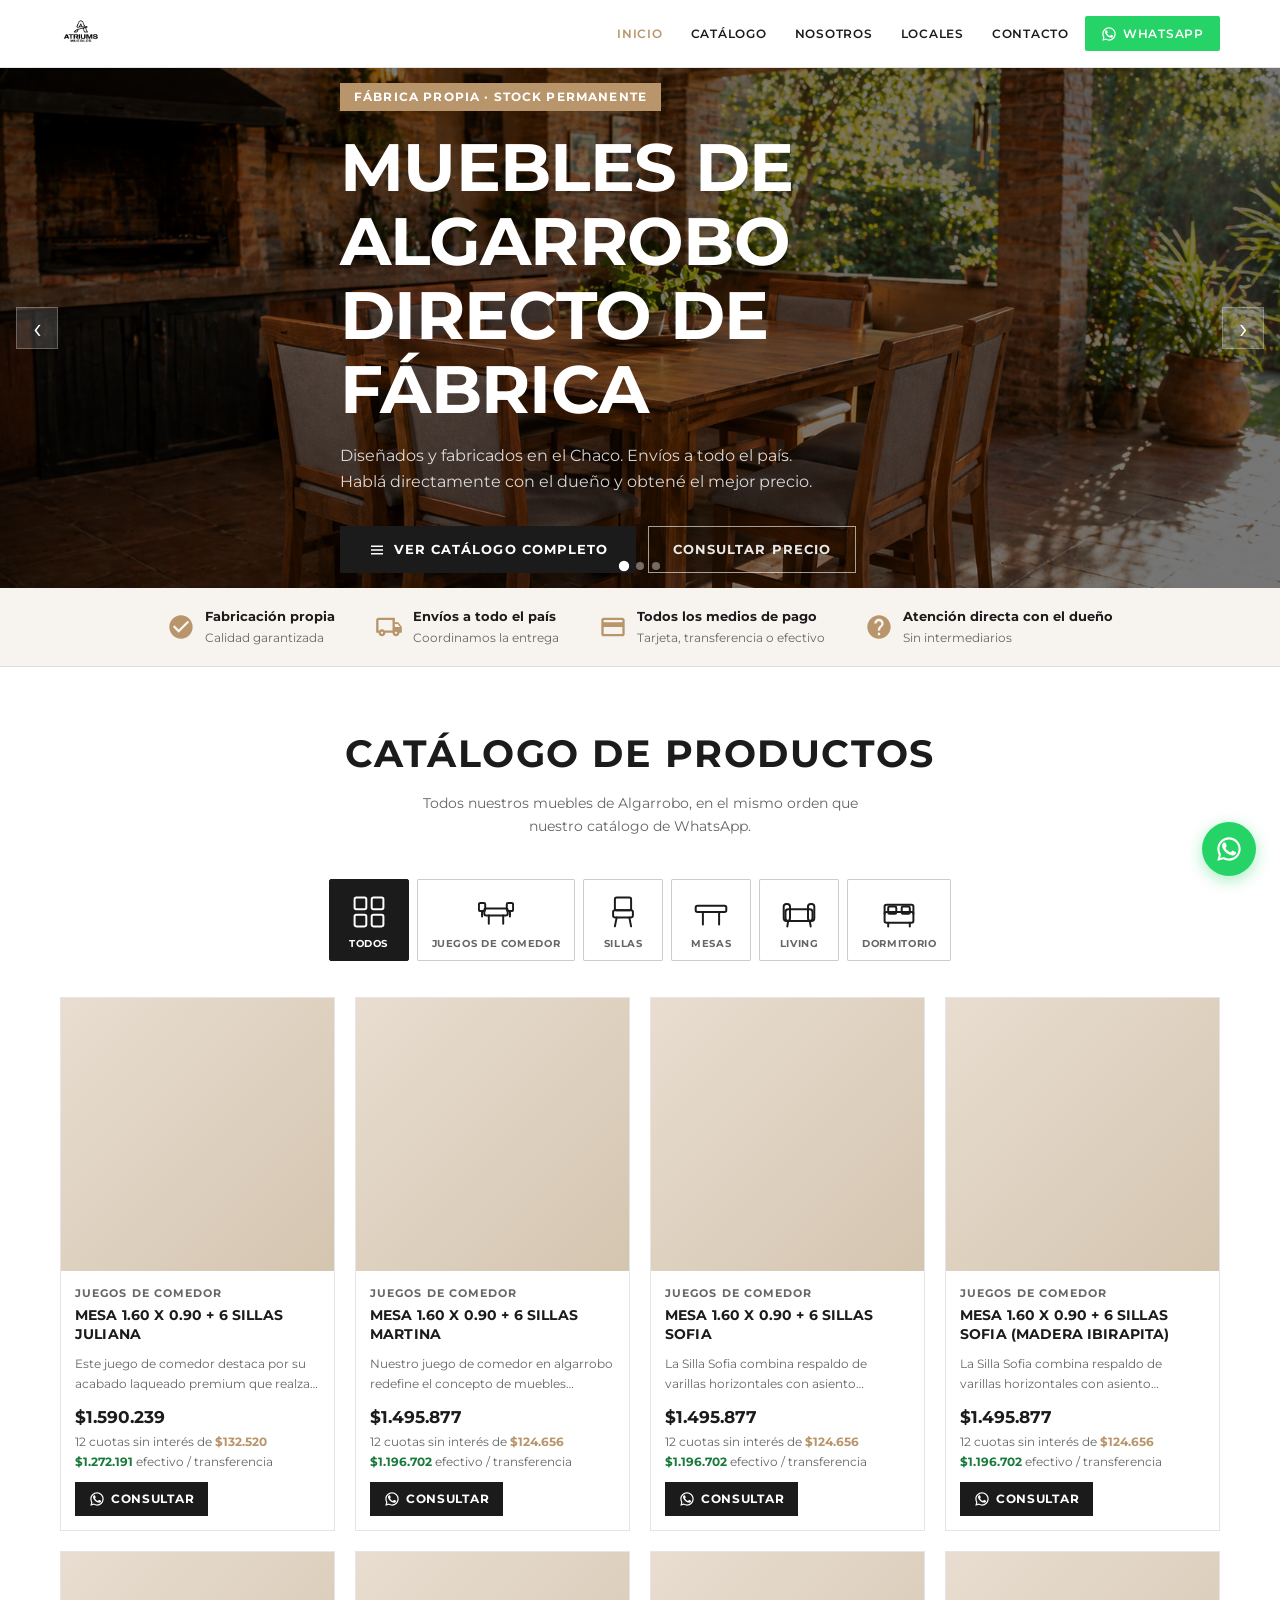
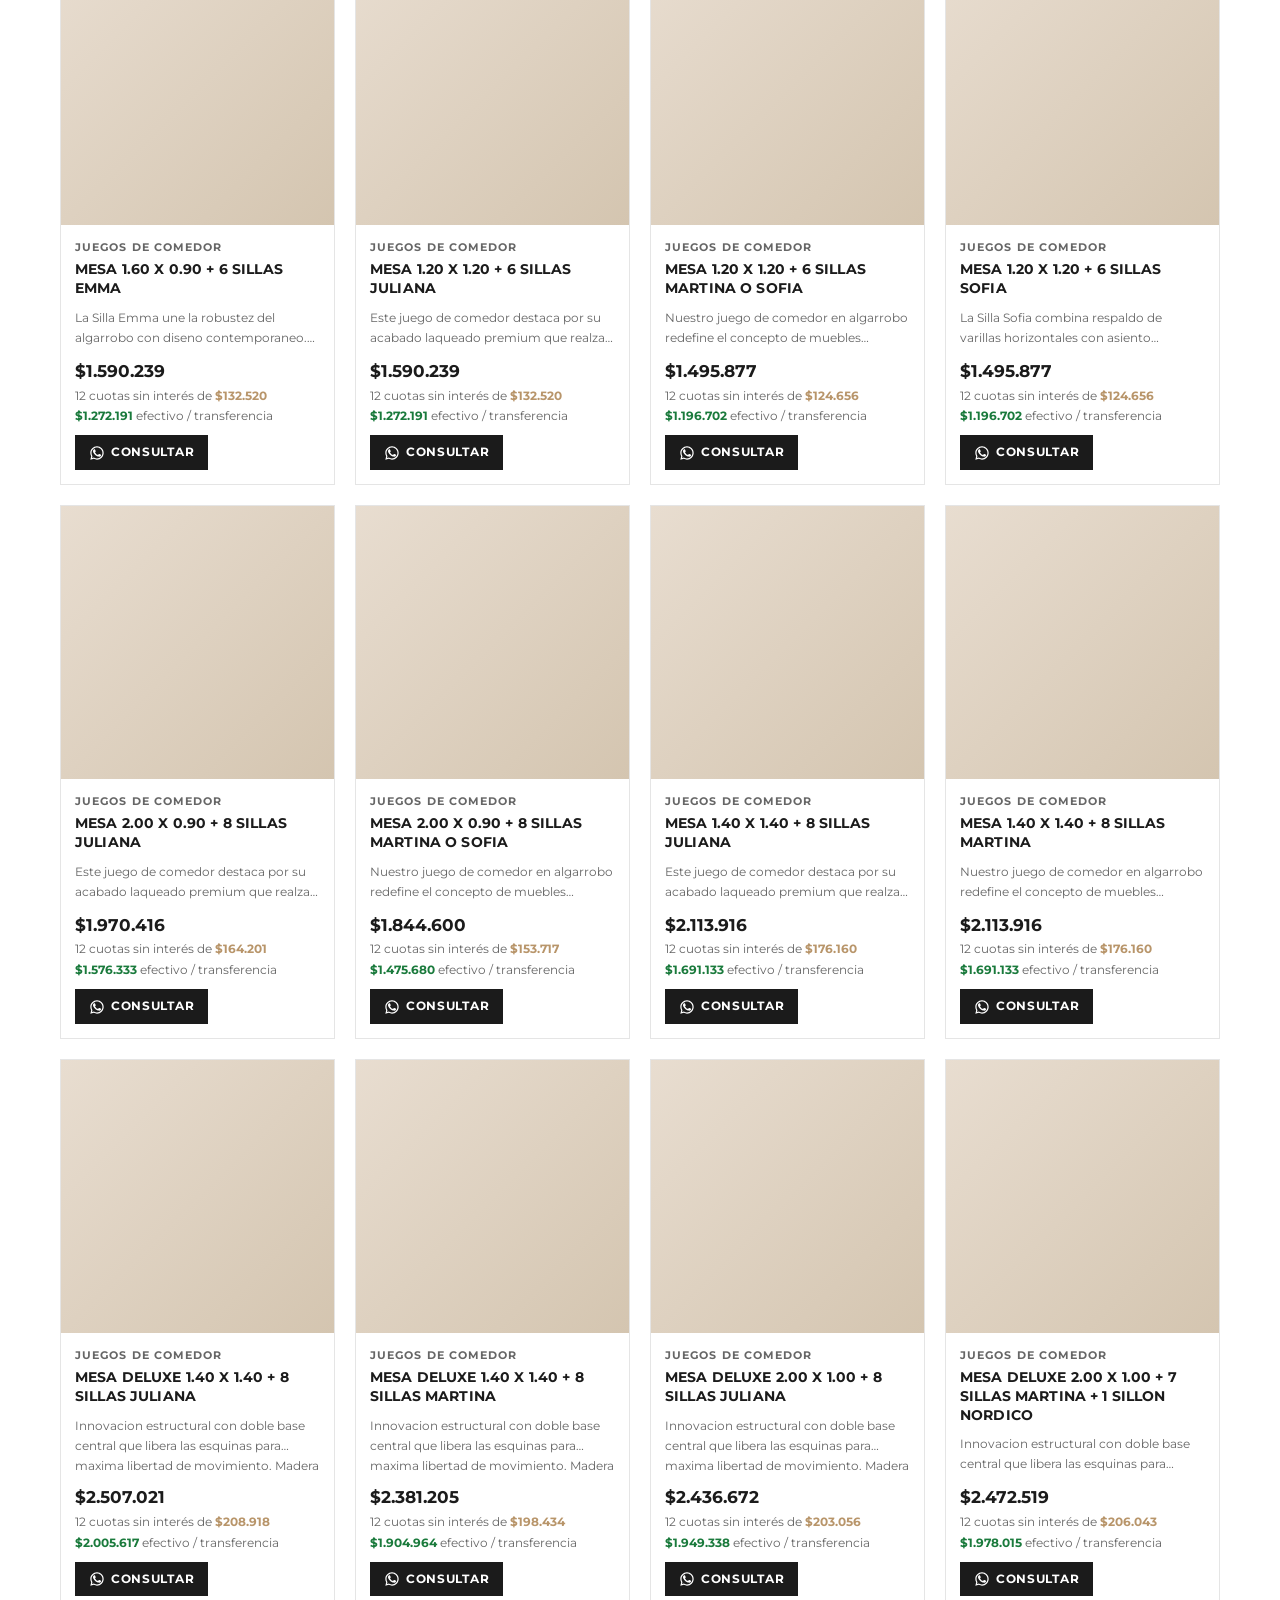
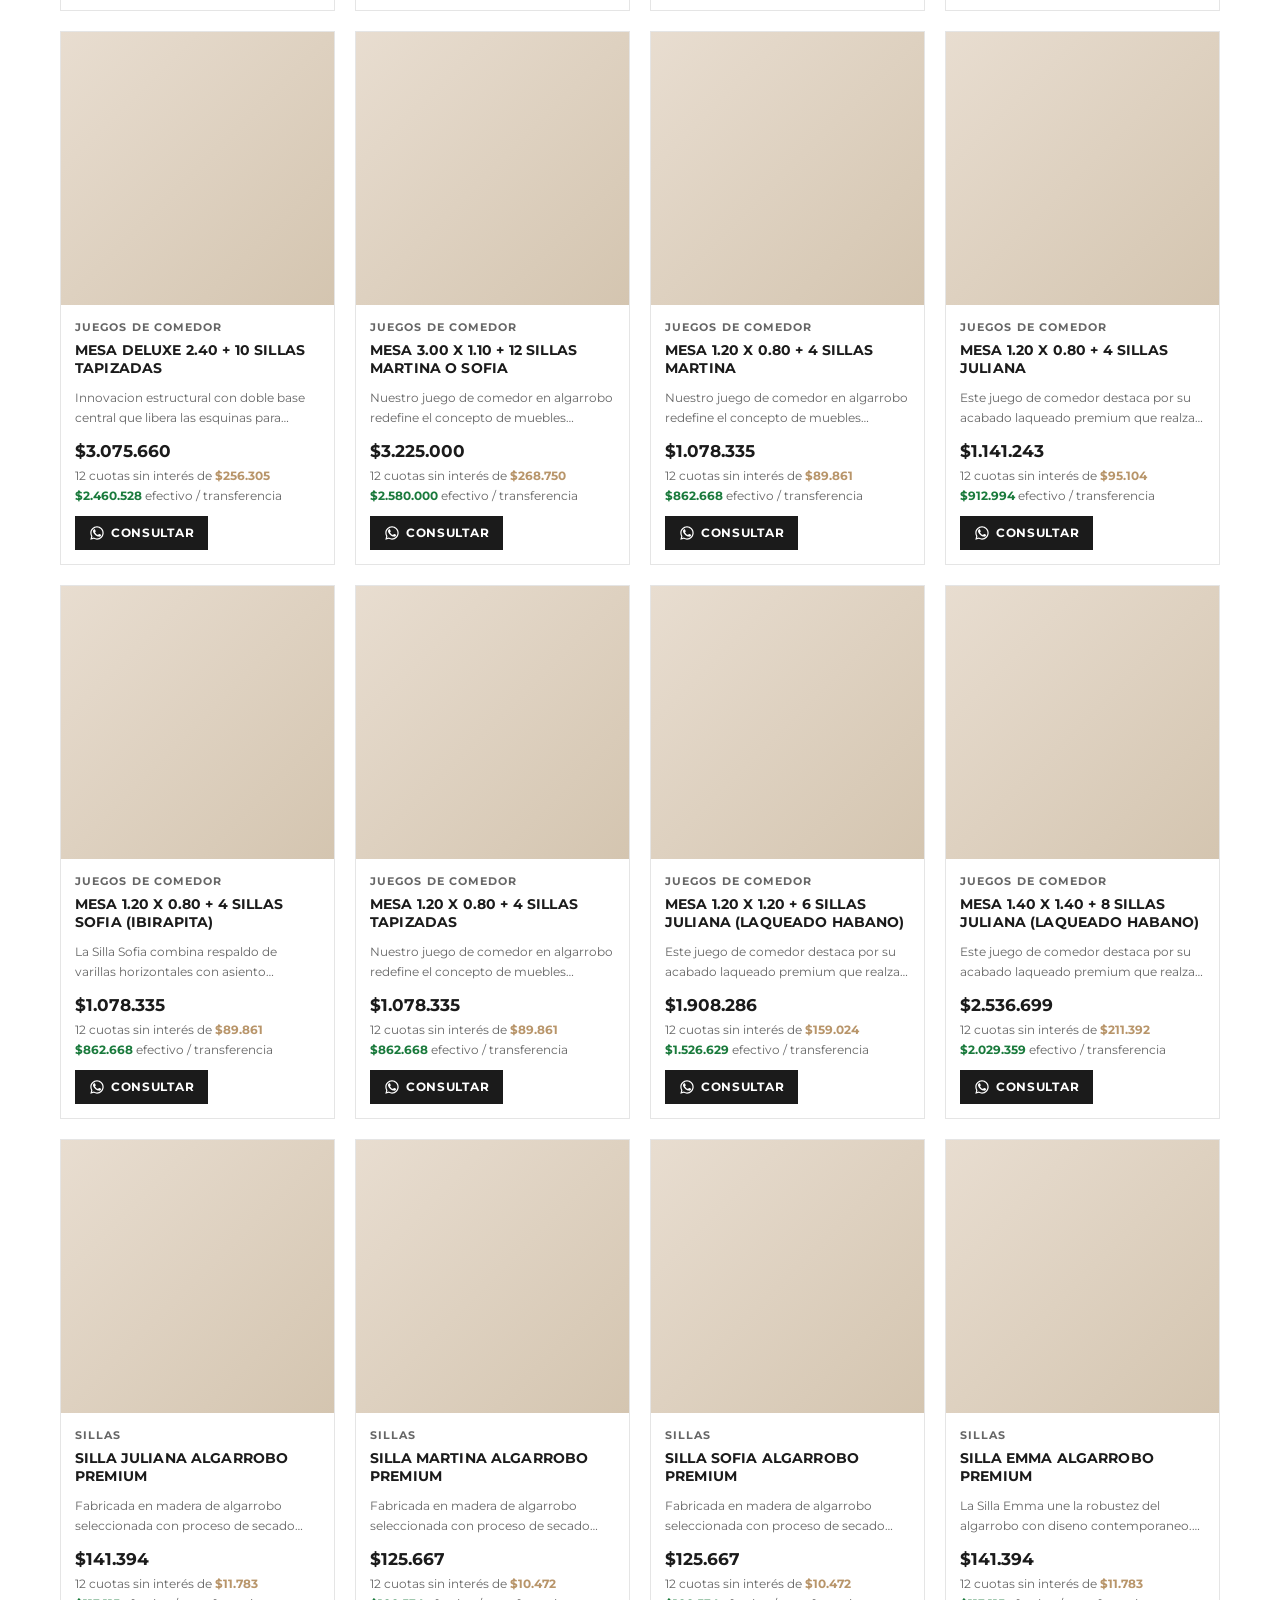
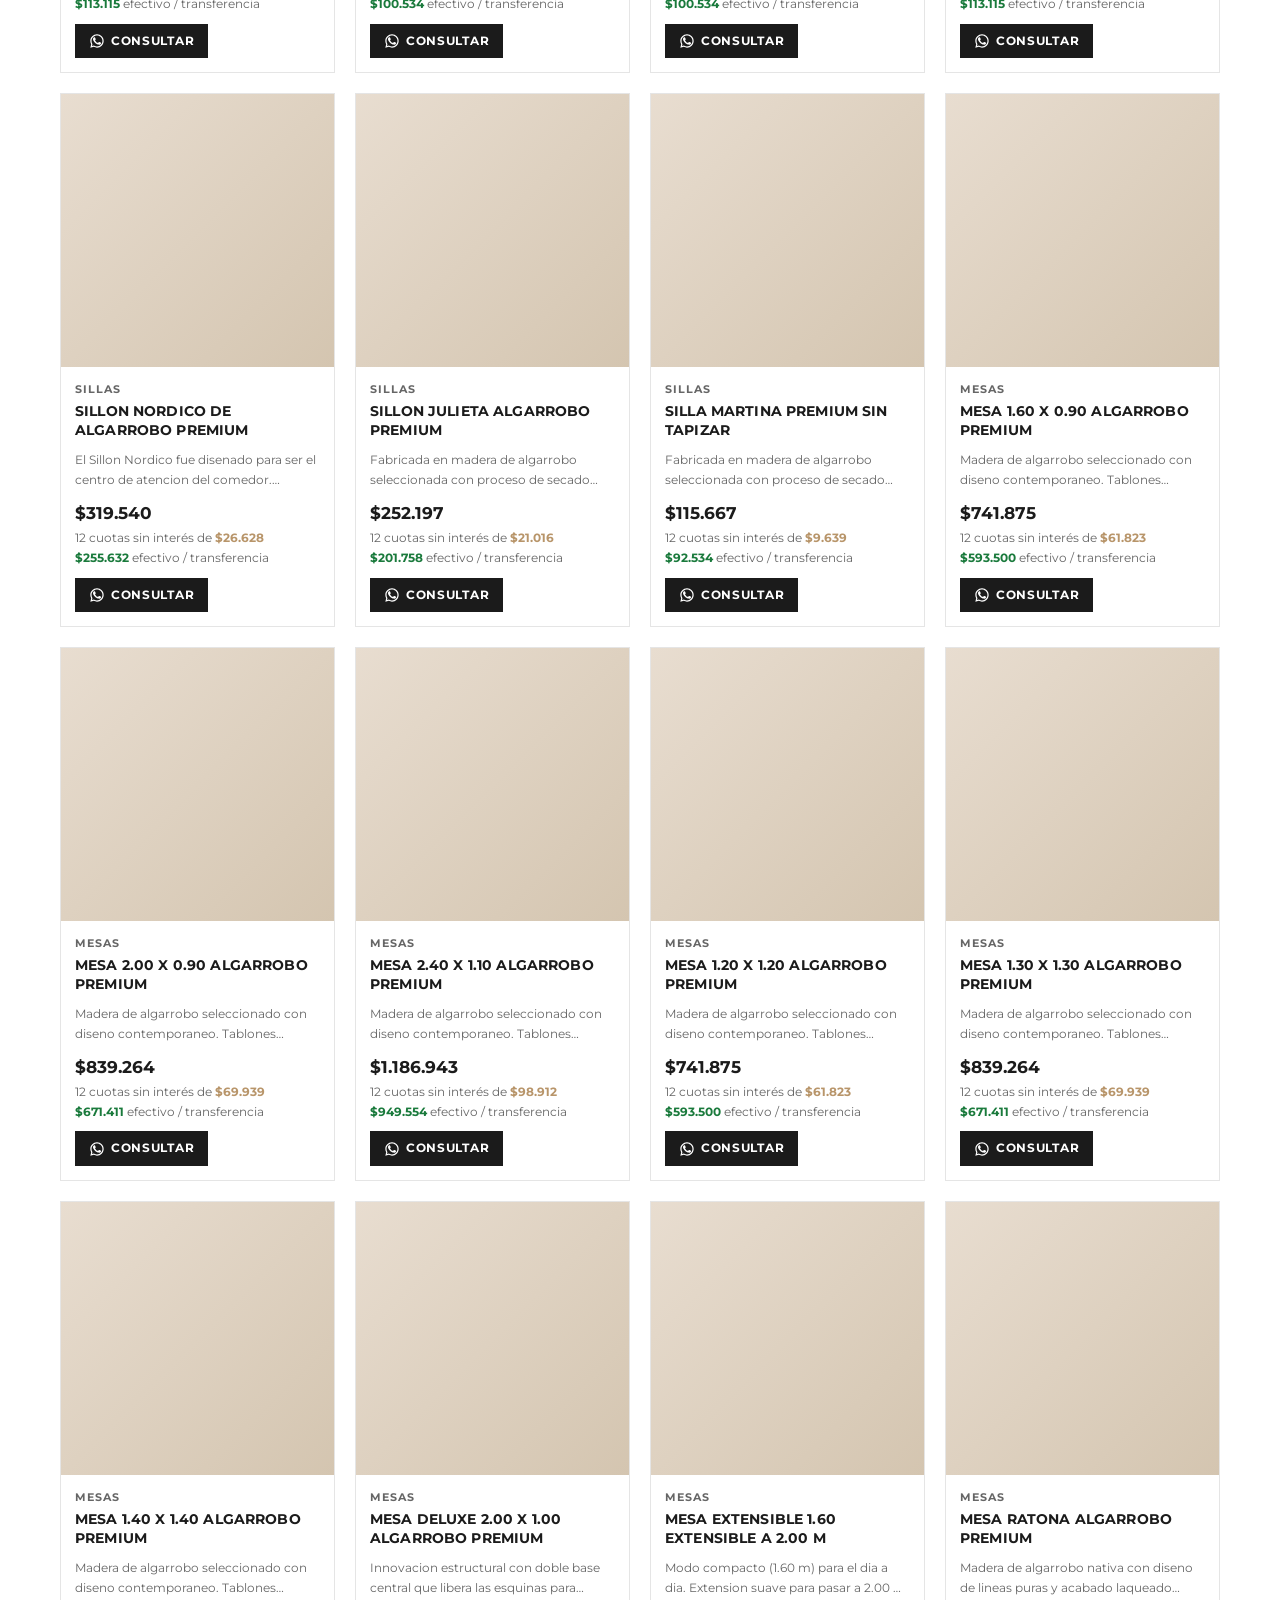
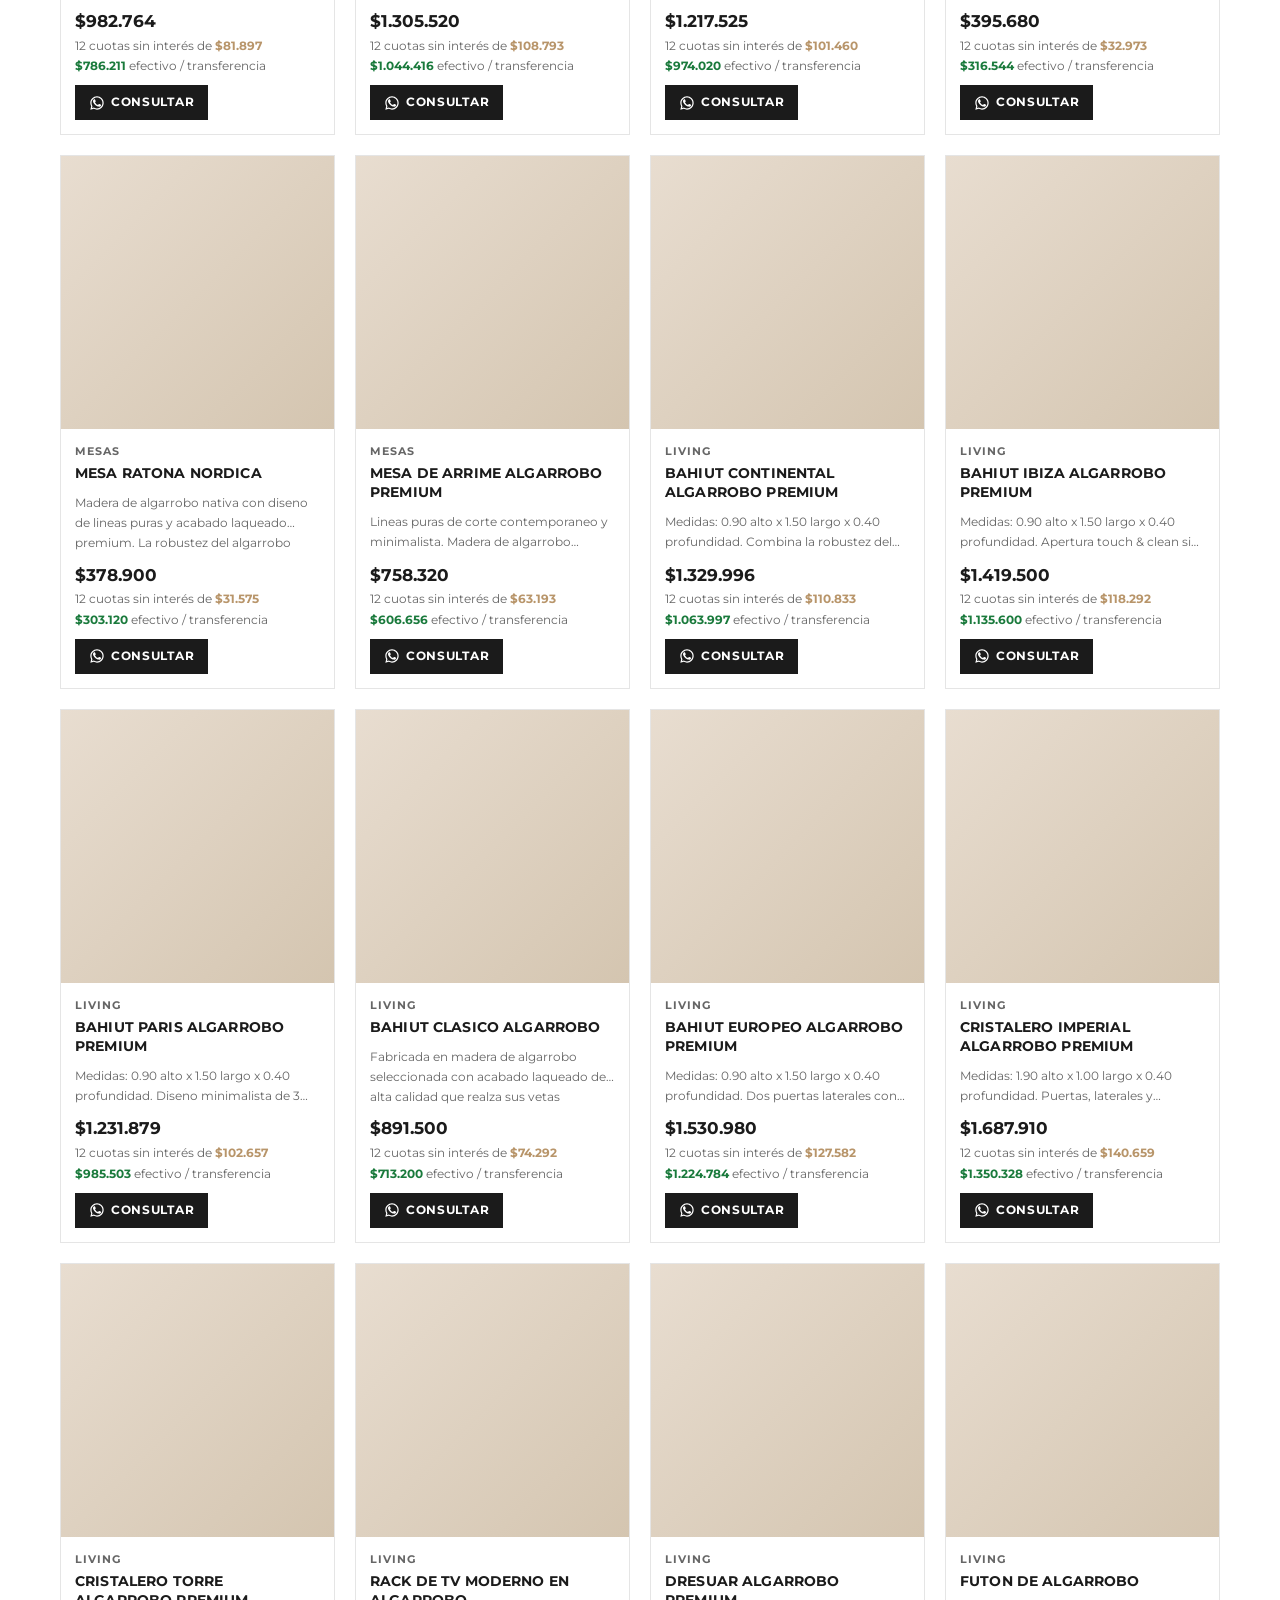
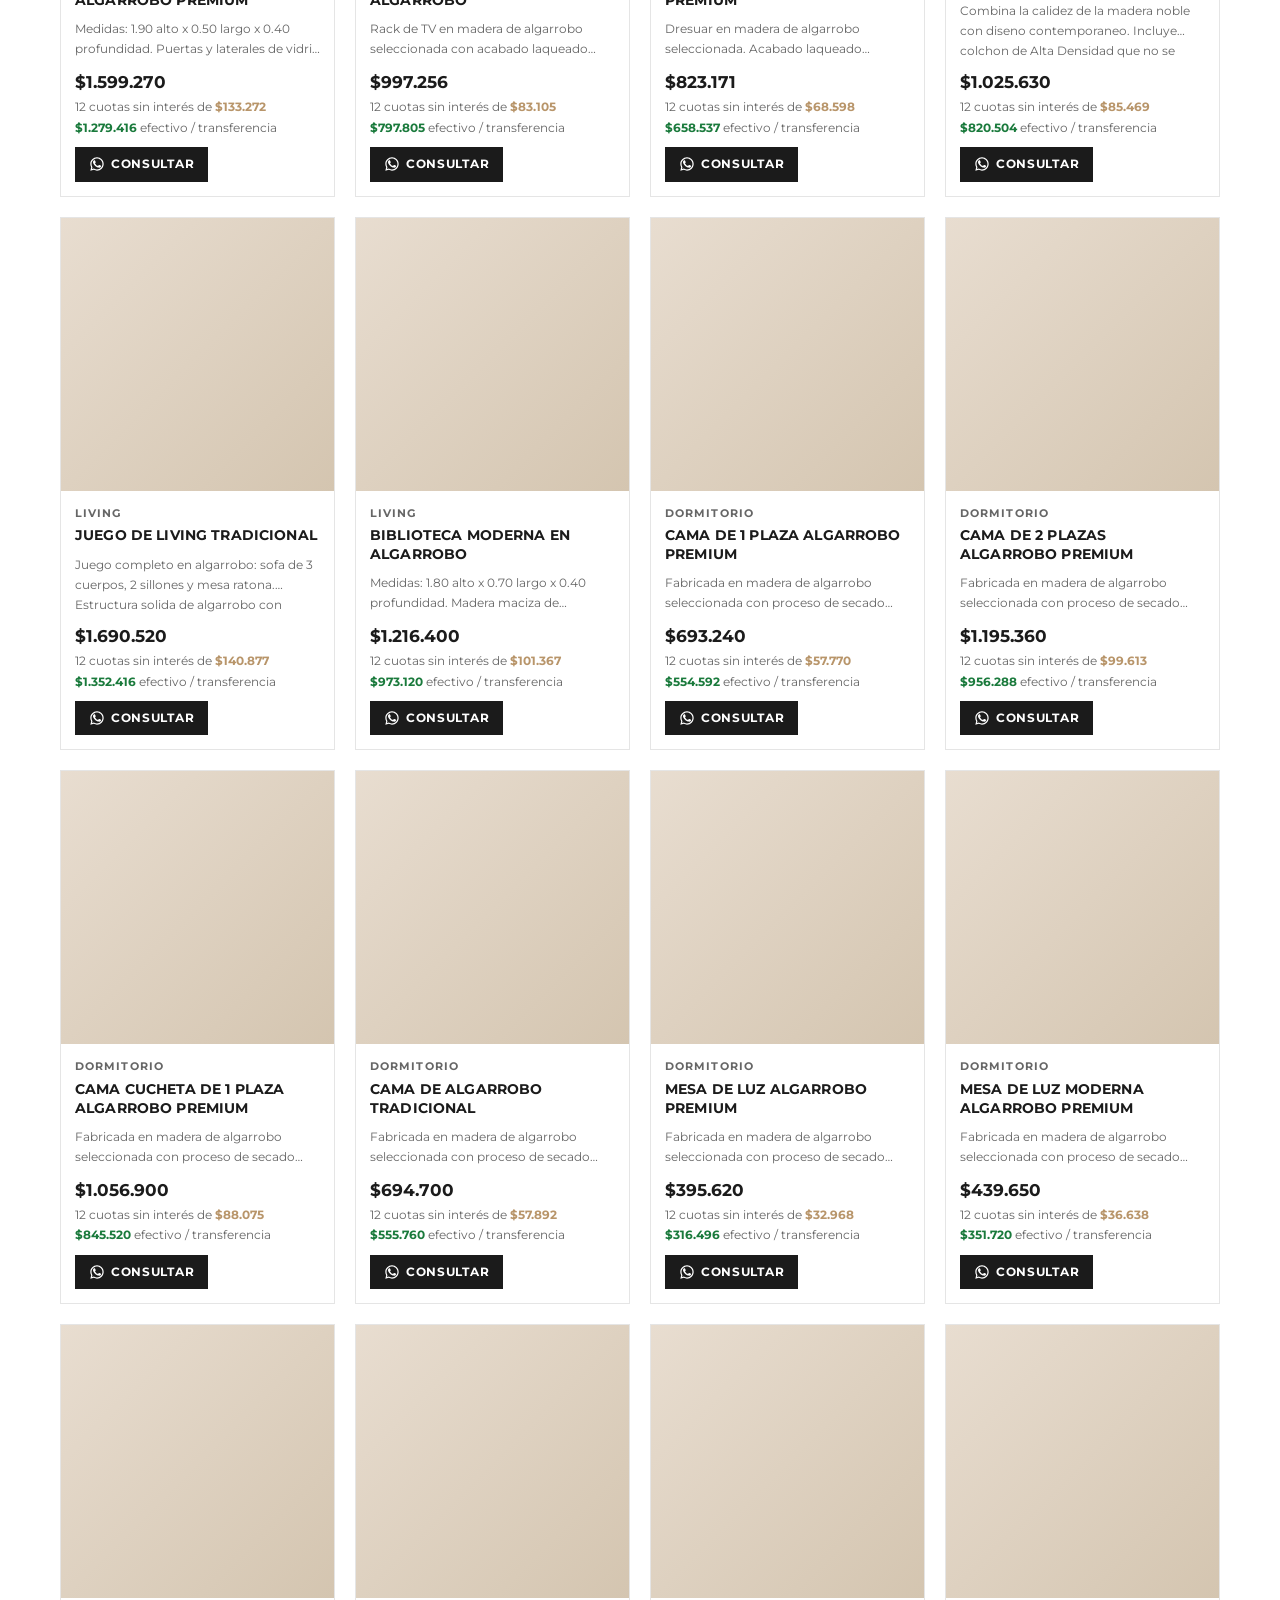
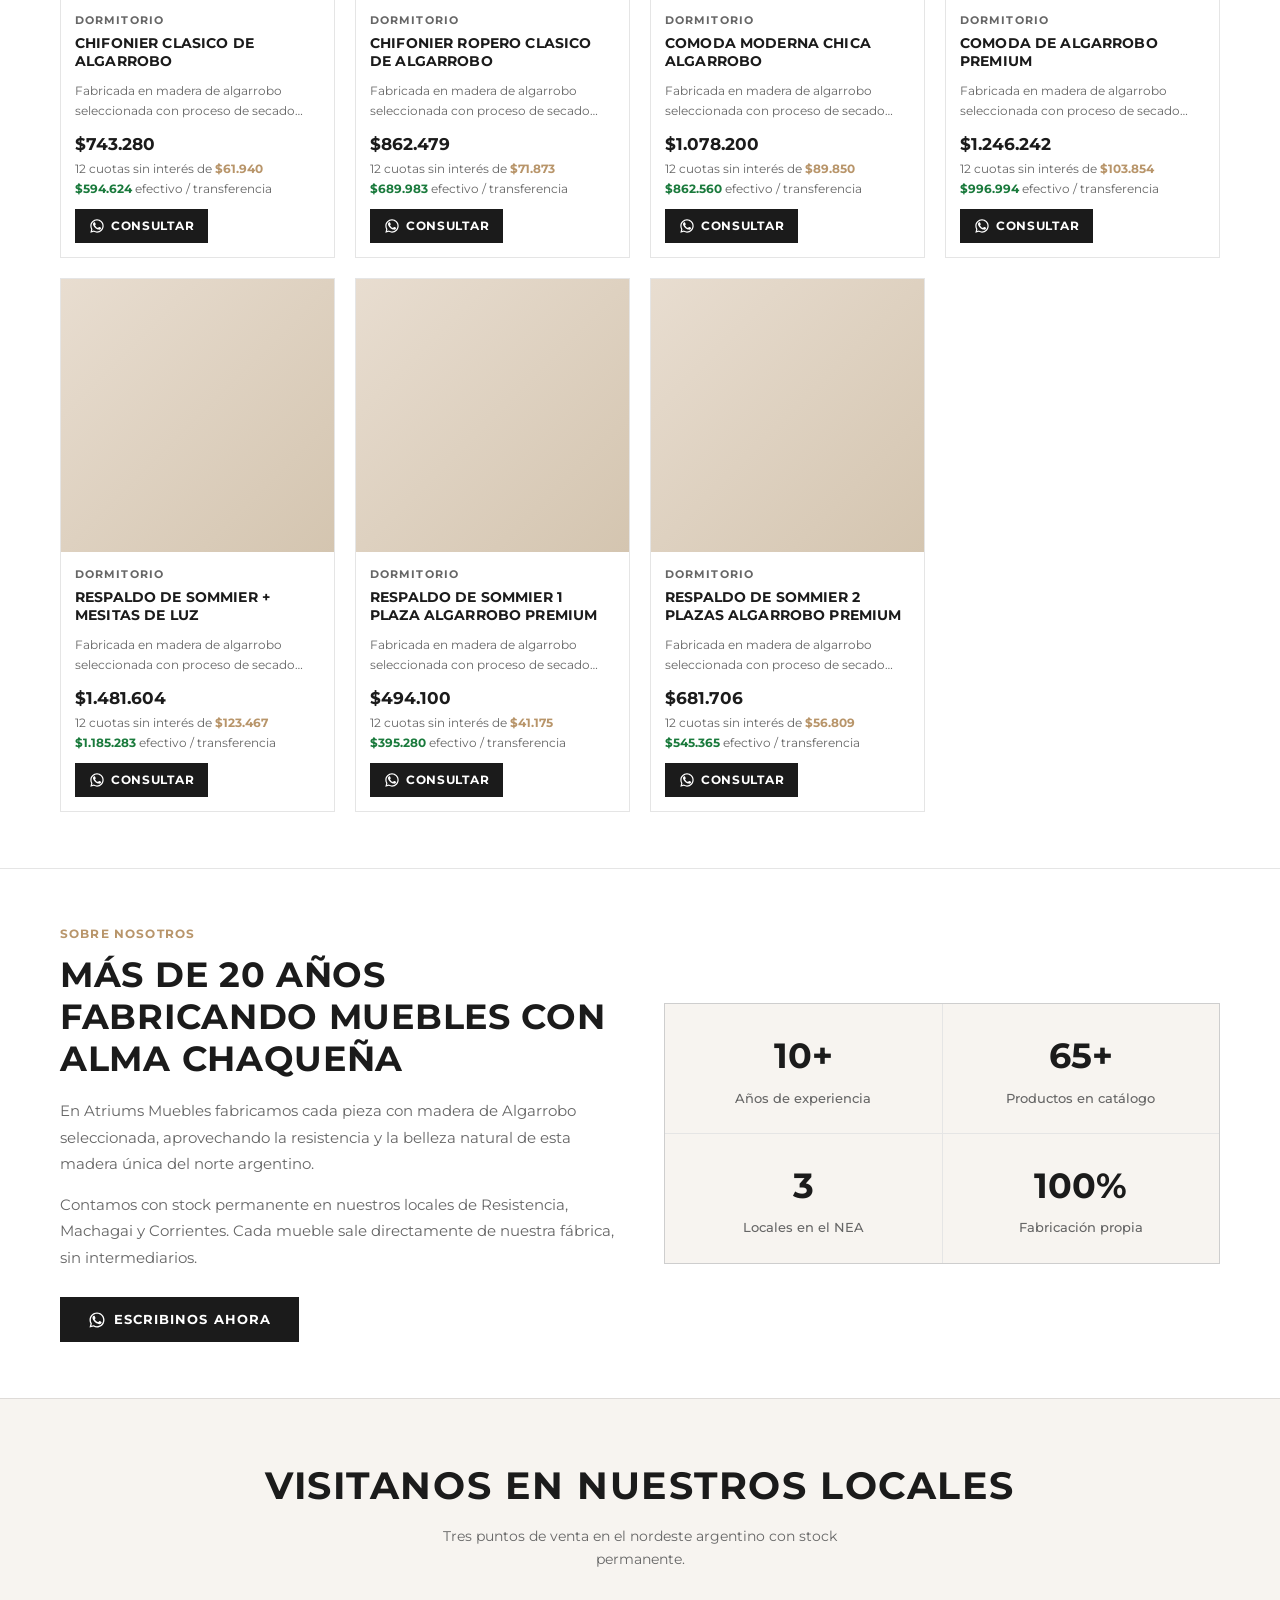
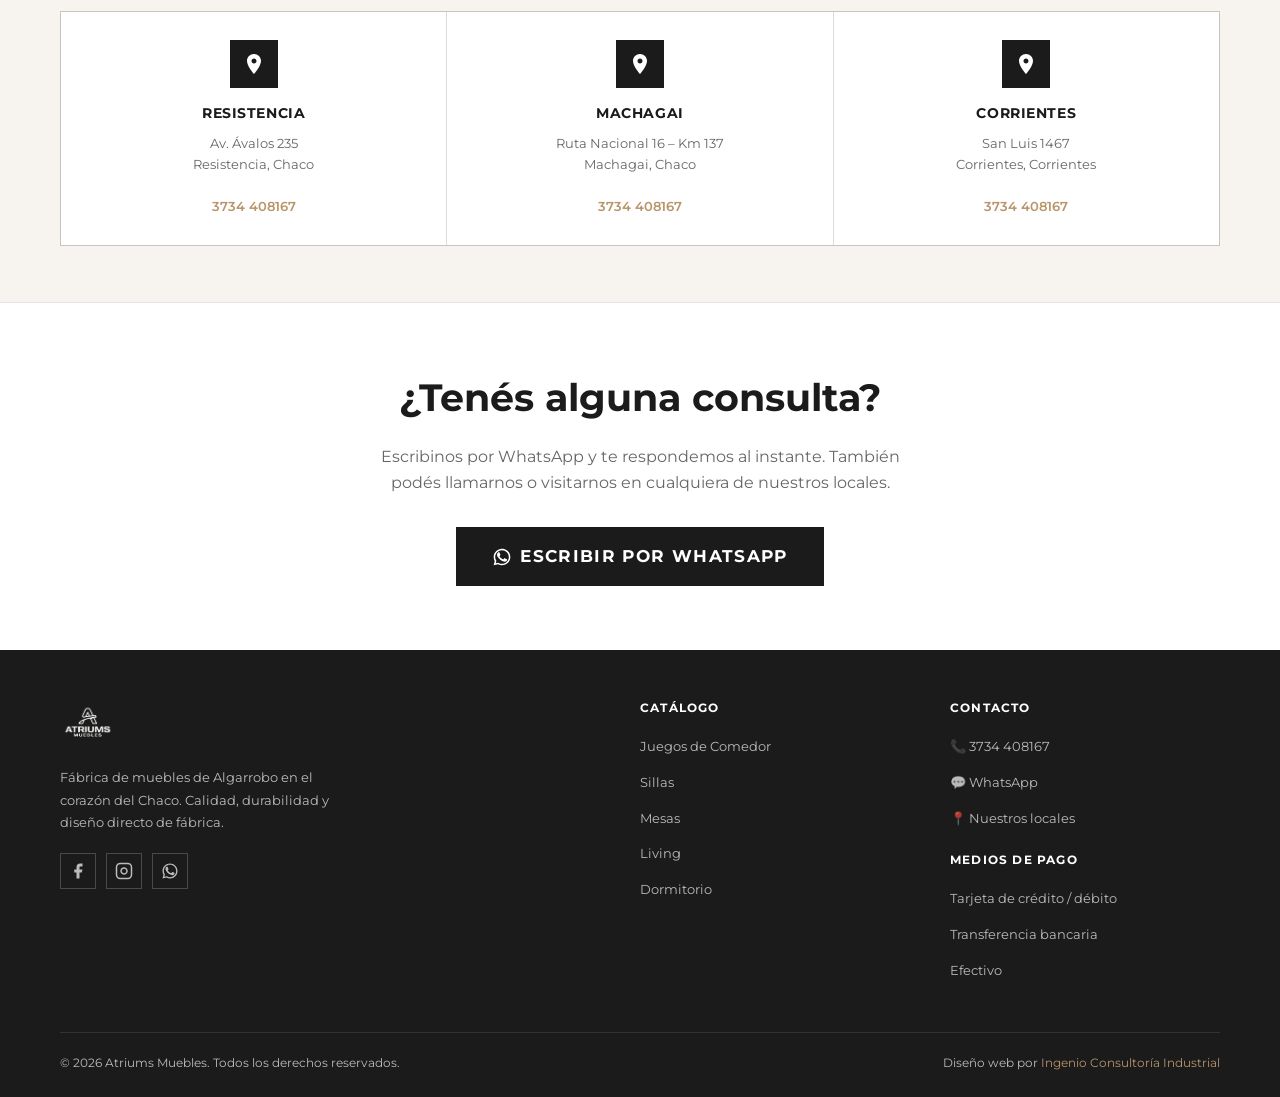
==== commit 1b5b78b7: "Reordenar secciones hero>catalog>nosotros, sacar overlay fotos, texto 10 anos Co-Authored-By: Claude" ====
--- a/index.html
+++ b/index.html
@@ -150,12 +150,32 @@
   </div>
 </section>
 
+<!-- ===== CATALOG SECTION ===== -->
+<section class="catalog-section" id="catalog-section">
+  <div class="container">
+    <div class="section-header">
+      <h2>Catálogo de Productos</h2>
+      <p>Todos nuestros muebles de Algarrobo, en el mismo orden que nuestro catálogo de WhatsApp.</p>
+    </div>
+    <div class="filters" id="filters" role="group" aria-label="Filtrar por categoría">
+      <!-- generado por JS -->
+    </div>
+    <div class="product-grid" id="product-grid" role="list">
+      <!-- generado por JS -->
+    </div>
+    <div class="no-results" id="no-results">
+      <svg width="48" height="48" viewBox="0 0 24 24" fill="none" stroke="currentColor" stroke-width="1.5"><circle cx="11" cy="11" r="8"/><path d="m21 21-4.35-4.35"/></svg>
+      <p style="margin-top:16px;">No se encontraron productos en esta categoría.</p>
+    </div>
+  </div>
+</section>
+
 <!-- ===== NOSOTROS ===== -->
 <section id="nosotros" class="nosotros-section">
   <div class="container nosotros-grid">
     <div class="nosotros-text">
       <span class="label">Sobre nosotros</span>
-      <h2>Más de 20 años fabricando muebles con alma chaqueña</h2>
+      <h2>Más de 10 años fabricando muebles que duran para toda la vida</h2>
       <p>En Atriums Muebles fabricamos cada pieza con madera de Algarrobo seleccionada, aprovechando la resistencia y la belleza natural de esta madera única del norte argentino.</p>
       <p>Contamos con stock permanente en nuestros locales de Resistencia, Machagai y Corrientes. Cada mueble sale directamente de nuestra fábrica, sin intermediarios.</p>
       <a href="https://wa.me/5493734408167" target="_blank" rel="noopener" class="btn-primary" style="display:inline-flex;margin-top:12px;">
@@ -164,30 +184,10 @@
       </a>
     </div>
     <div class="nosotros-stats">
-      <div class="nosotros-stat"><div class="nosotros-stat__num">20+</div><div class="nosotros-stat__label">Años de experiencia</div></div>
+      <div class="nosotros-stat"><div class="nosotros-stat__num">10+</div><div class="nosotros-stat__label">Años de experiencia</div></div>
       <div class="nosotros-stat"><div class="nosotros-stat__num">65+</div><div class="nosotros-stat__label">Productos en catálogo</div></div>
       <div class="nosotros-stat"><div class="nosotros-stat__num">3</div><div class="nosotros-stat__label">Locales en el NEA</div></div>
       <div class="nosotros-stat"><div class="nosotros-stat__num">100%</div><div class="nosotros-stat__label">Fabricación propia</div></div>
-    </div>
-  </div>
-</section>
-
-<!-- ===== CATALOG SECTION ===== -->
-<section class="catalog-section" id="catalog-section">
-  <div class="container">
-    <div class="section-header">
-      <h2>Catálogo de Productos</h2>
-      <p>Todos nuestros muebles de Algarrobo, en el mismo orden que nuestro catálogo de WhatsApp.</p>
-    </div>
-    <div class="filters" id="filters" role="group" aria-label="Filtrar por categoría">
-      <!-- generado por JS -->
-    </div>
-    <div class="product-grid" id="product-grid" role="list">
-      <!-- generado por JS -->
-    </div>
-    <div class="no-results" id="no-results">
-      <svg width="48" height="48" viewBox="0 0 24 24" fill="none" stroke="currentColor" stroke-width="1.5"><circle cx="11" cy="11" r="8"/><path d="m21 21-4.35-4.35"/></svg>
-      <p style="margin-top:16px;">No se encontraron productos en esta categoría.</p>
     </div>
   </div>
 </section>
--- a/assets/css/styles.css
+++ b/assets/css/styles.css
@@ -53,8 +53,8 @@
   width: 100%;
 }
 .logo { display: flex; align-items: center; gap: 10px; color: var(--color-text); }
-.logo-img { height: 42px; width: 42px; object-fit: contain; }
-.logo-text { font-family: var(--font-display); font-size: 1.25rem; font-weight: 700; color: var(--color-text); letter-spacing: 0.04em; text-transform: uppercase; }
+.logo-img { height: 42px; width: 42px; object-fit: contain; filter: brightness(0); }
+.logo-text { display: none; }
 
 .main-nav { display: flex; align-items: center; gap: 4px; }
 .main-nav a {
@@ -193,7 +193,7 @@
   border-radius: var(--radius);
   transition: opacity var(--transition);
 }
-.btn-primary:hover { opacity: 0.85; }
+.btn-primary:hover { background: var(--color-accent); opacity: 1; }
 .btn-outline {
   display: inline-flex;
   align-items: center;
@@ -299,18 +299,17 @@
 .product-grid {
   display: grid;
   grid-template-columns: repeat(4, 1fr);
-  gap: 1px;
-  background: var(--color-border);
-  border: 1px solid var(--color-border);
+  gap: 20px;
 }
 .product-card {
   background: #fff;
+  border: 1px solid var(--color-border);
   overflow: hidden;
   transition: box-shadow var(--transition);
   display: flex;
   flex-direction: column;
 }
-.product-card:hover { box-shadow: var(--shadow-card-hover); z-index: 1; position: relative; }
+.product-card:hover { box-shadow: var(--shadow-card-hover); }
 
 .product-card__img-wrap {
   position: relative;
@@ -326,26 +325,7 @@
   transition: transform 0.4s ease;
 }
 .product-card:hover .product-card__img-wrap img { transform: scale(1.04); }
-.product-card__img-overlay {
-  position: absolute;
-  inset: 0;
-  background: rgba(0,0,0,0.3);
-  display: flex;
-  align-items: center;
-  justify-content: center;
-  opacity: 0;
-  transition: opacity var(--transition);
-}
-.product-card__img-wrap:hover .product-card__img-overlay { opacity: 1; }
-.product-card__img-overlay span {
-  color: #fff;
-  font-size: 0.75rem;
-  font-weight: 700;
-  letter-spacing: 0.1em;
-  text-transform: uppercase;
-  background: var(--color-text);
-  padding: 8px 16px;
-}
+.product-card__img-overlay { display: none; }
 
 /* Discount badge */
 .product-card__badge {
@@ -448,7 +428,7 @@
   letter-spacing: 0.06em;
   transition: opacity var(--transition);
 }
-.btn-wa:hover { opacity: 0.8; }
+.btn-wa:hover { background: var(--color-accent); opacity: 1; }
 .btn-wa svg { flex-shrink: 0; }
 
 /* ===== NO RESULTS ===== */
@@ -659,7 +639,7 @@
   width: 100%;
   justify-content: center;
 }
-.btn-wa-large:hover { opacity: 0.88; }
+.btn-wa-large:hover { background: var(--color-wa-hover); opacity: 1; }
 .detail-info__note {
   text-align: center;
   font-size: 0.76rem;
@@ -931,16 +911,14 @@
 @media (max-width: 768px) {
   .main-nav { display: none; }
   .menu-toggle { display: flex; }
-  .product-grid { grid-template-columns: repeat(2, 1fr); gap: 0; }
+  .product-grid { grid-template-columns: repeat(2, 1fr); gap: 12px; }
   .locations-grid { grid-template-columns: 1fr; }
   .footer-grid { grid-template-columns: 1fr; gap: 28px; }
   .detail-grid { grid-template-columns: 1fr; gap: 28px; }
   .benefits-bar .container { gap: 20px; }
   .hero-carousel, .hero-slide { min-height: 420px; }
   .hero-slide.active { padding-bottom: 56px; }
-  .hero-arrow { width: 34px; height: 34px; font-size: 1.4rem; }
-  .hero-prev { left: 8px; }
-  .hero-next { right: 8px; }
+  .hero-arrow { display: none; }
   .filters { justify-content: center; flex-wrap: wrap; overflow-x: visible; }
   .filter-cat-card { flex-shrink: 1; min-width: 72px; }
   .nosotros-grid { grid-template-columns: 1fr; gap: 28px; }
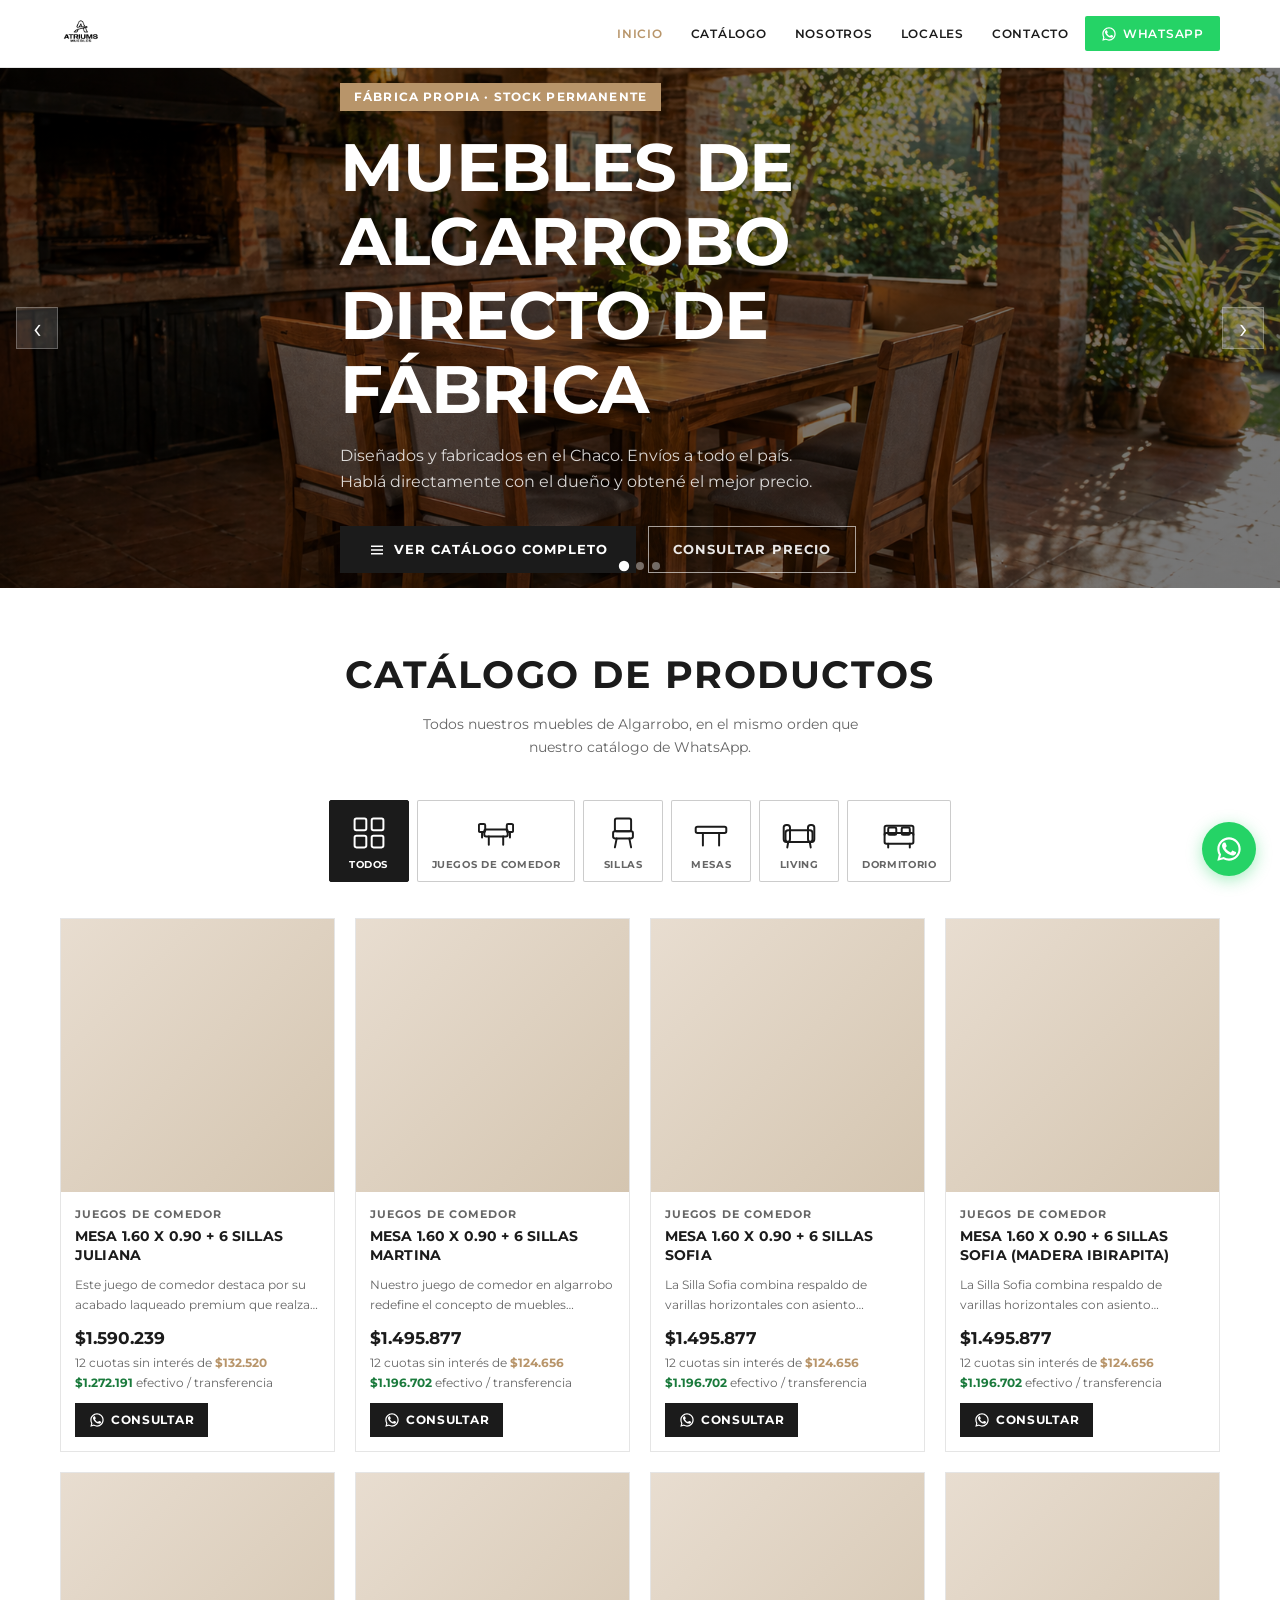
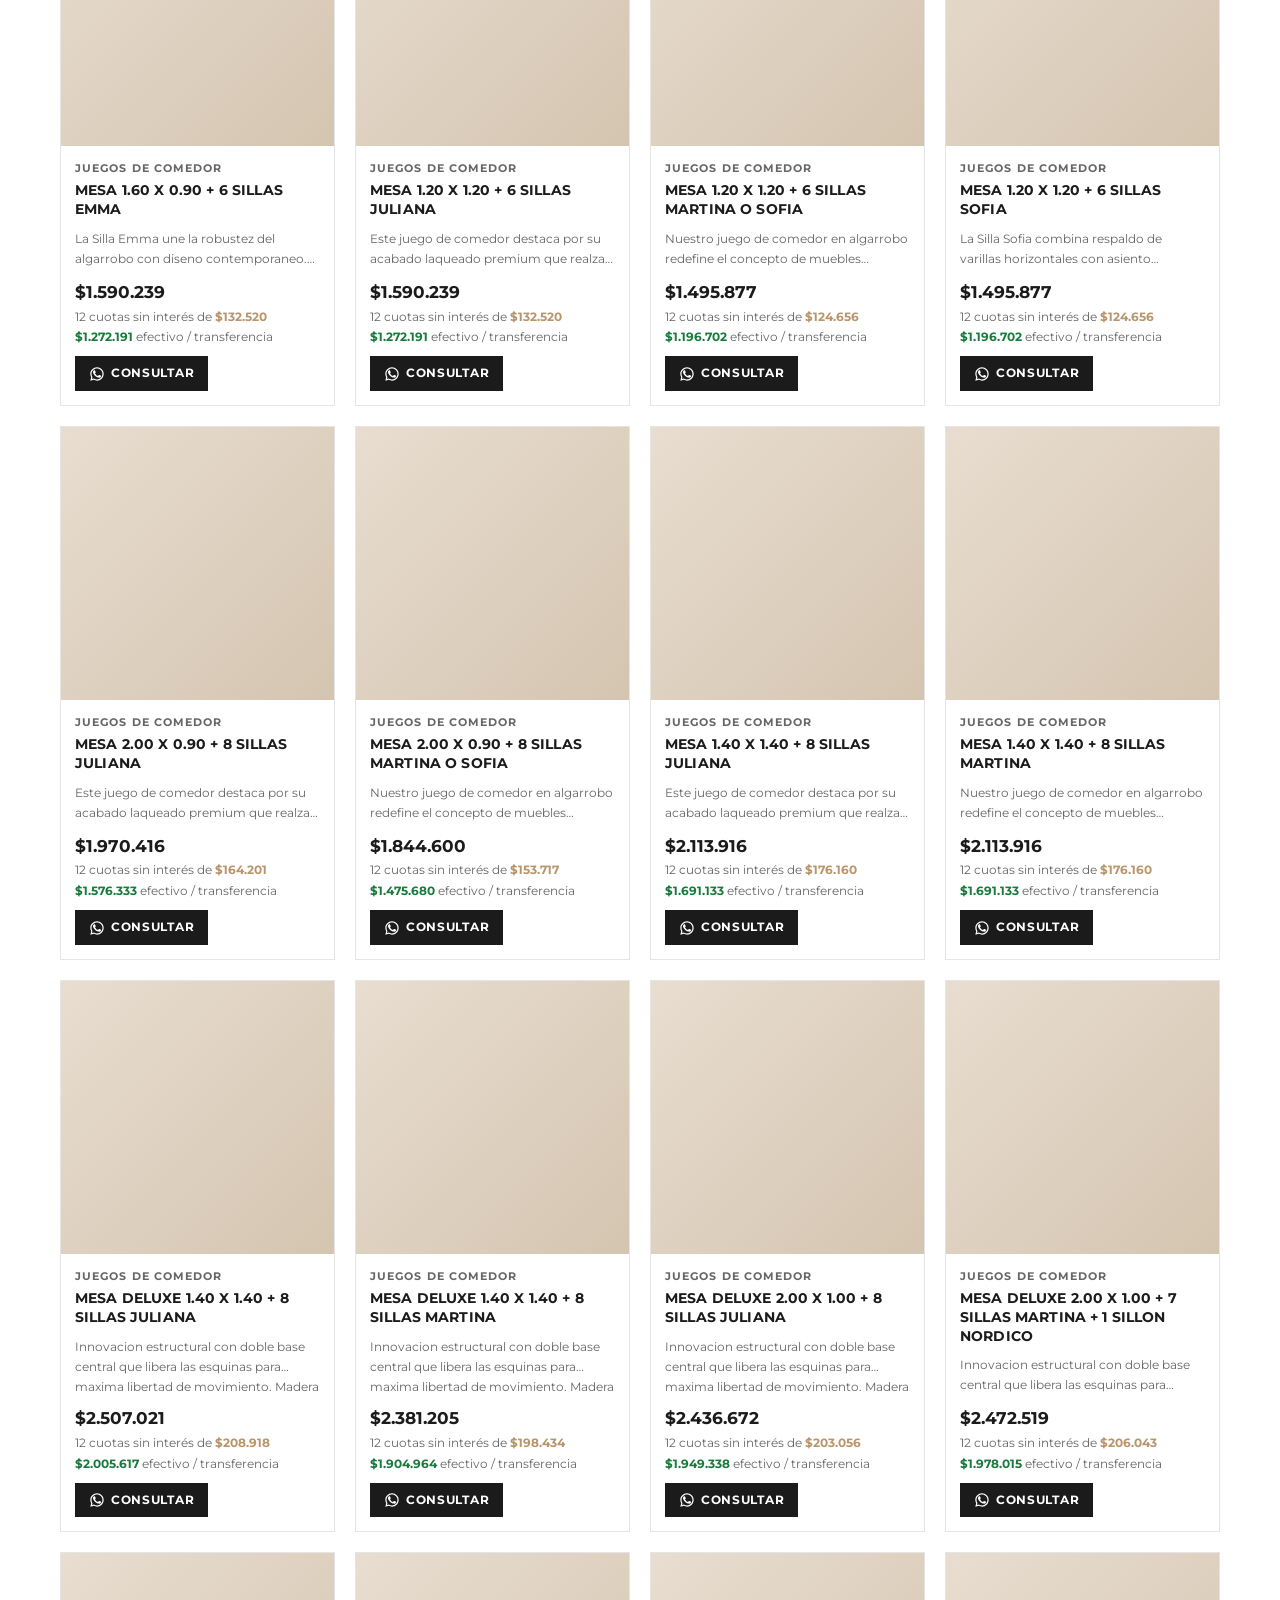
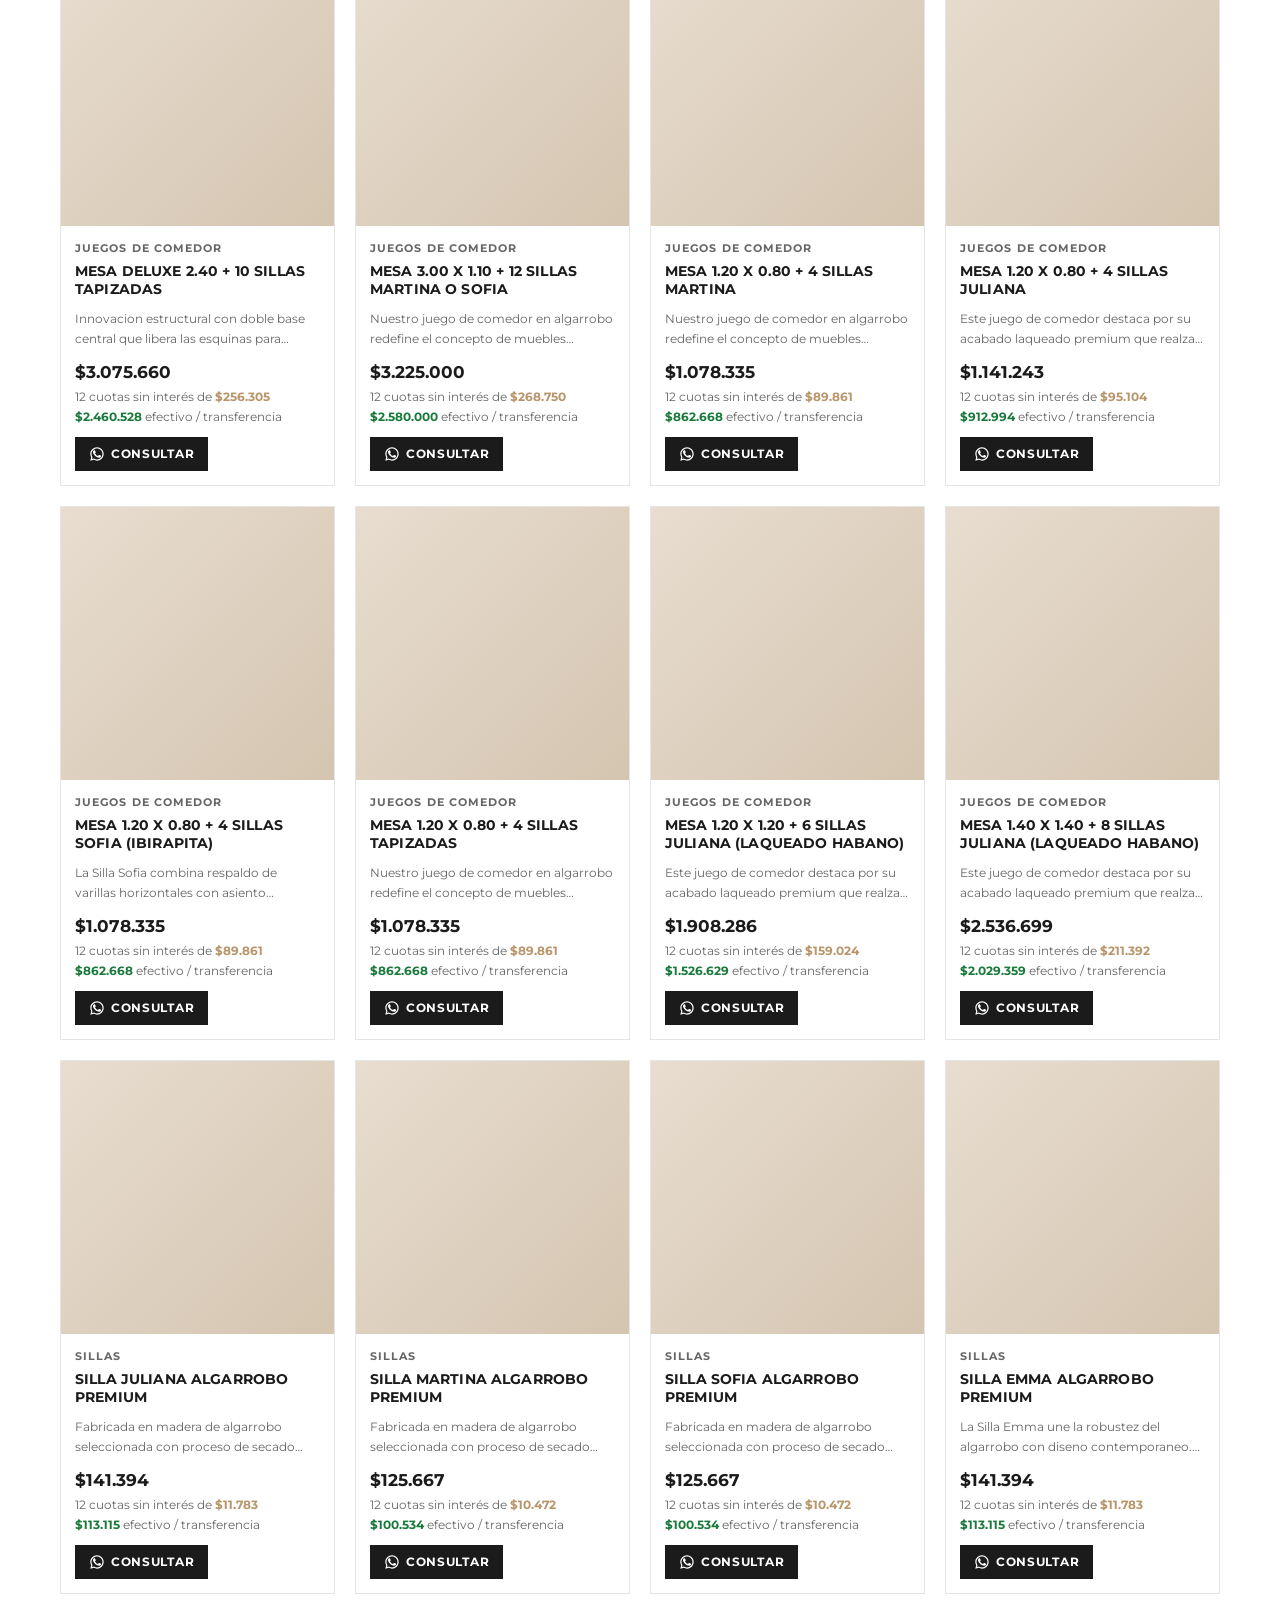
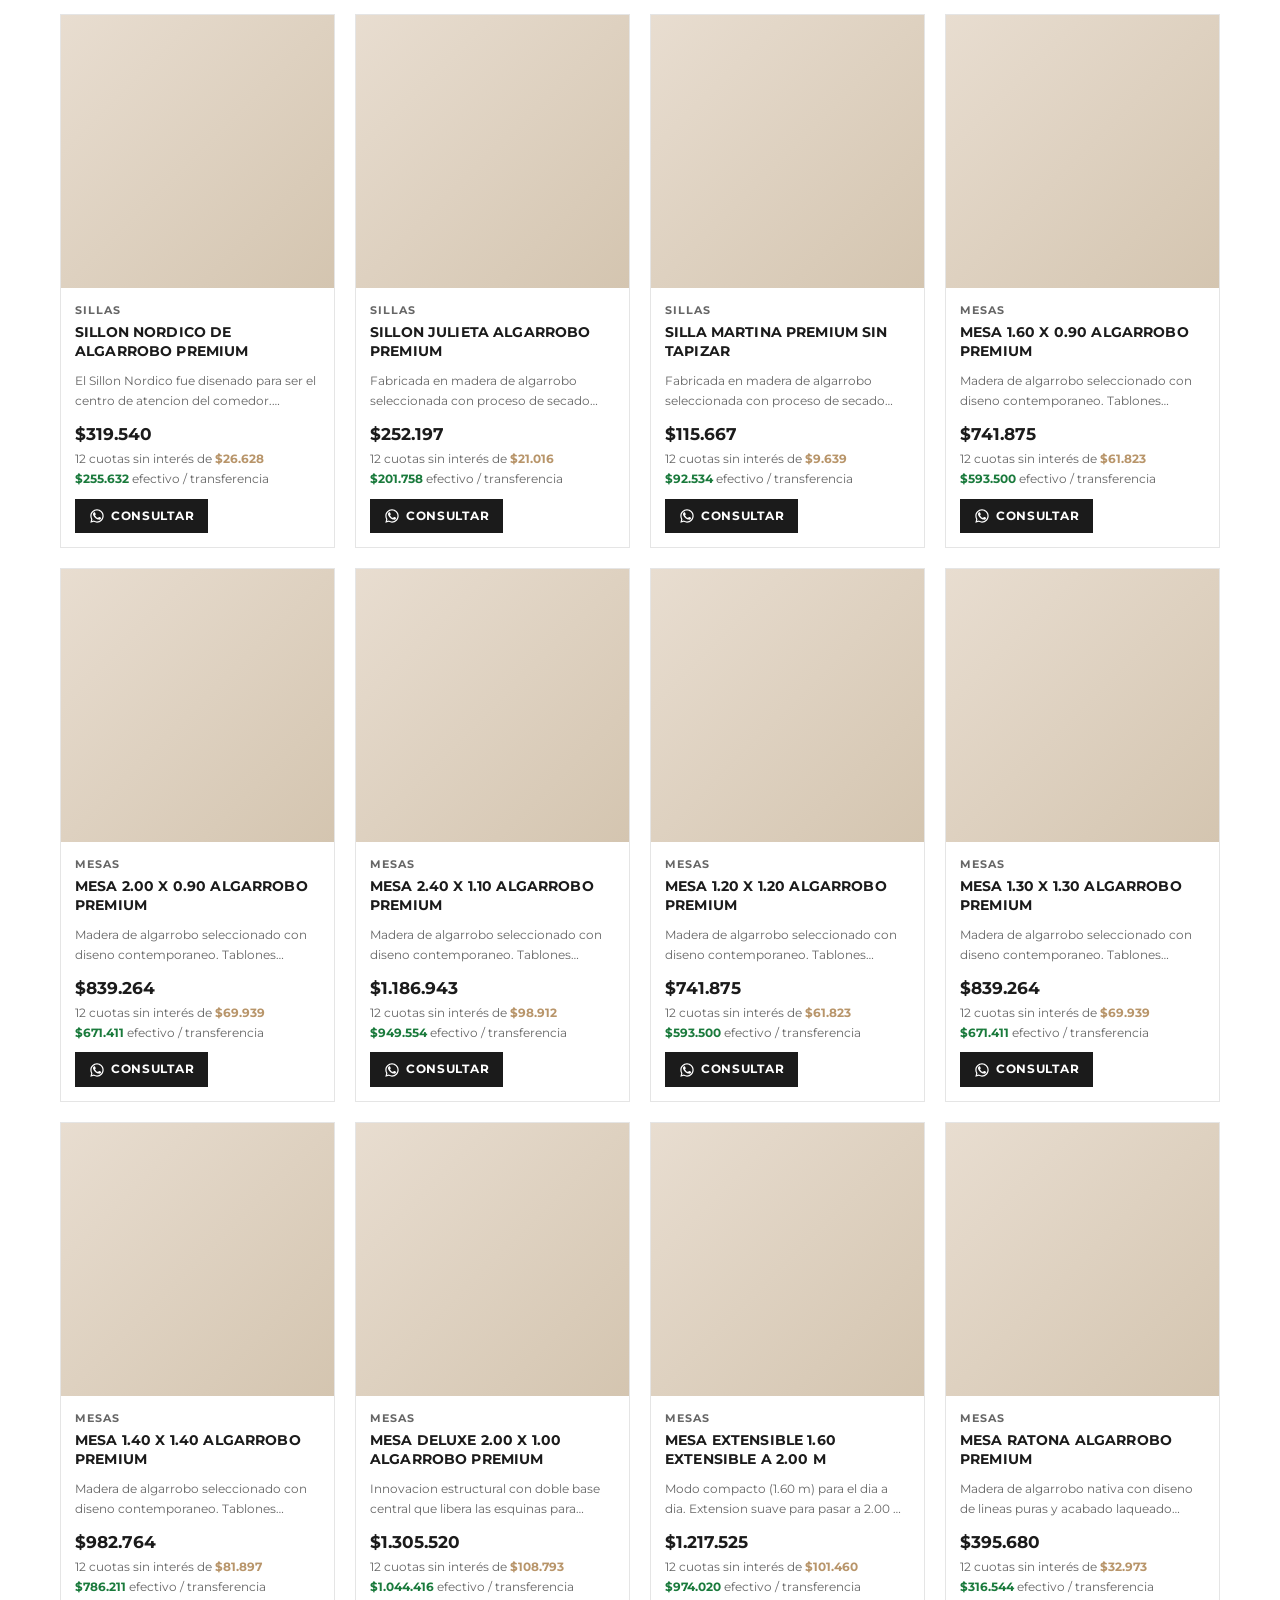
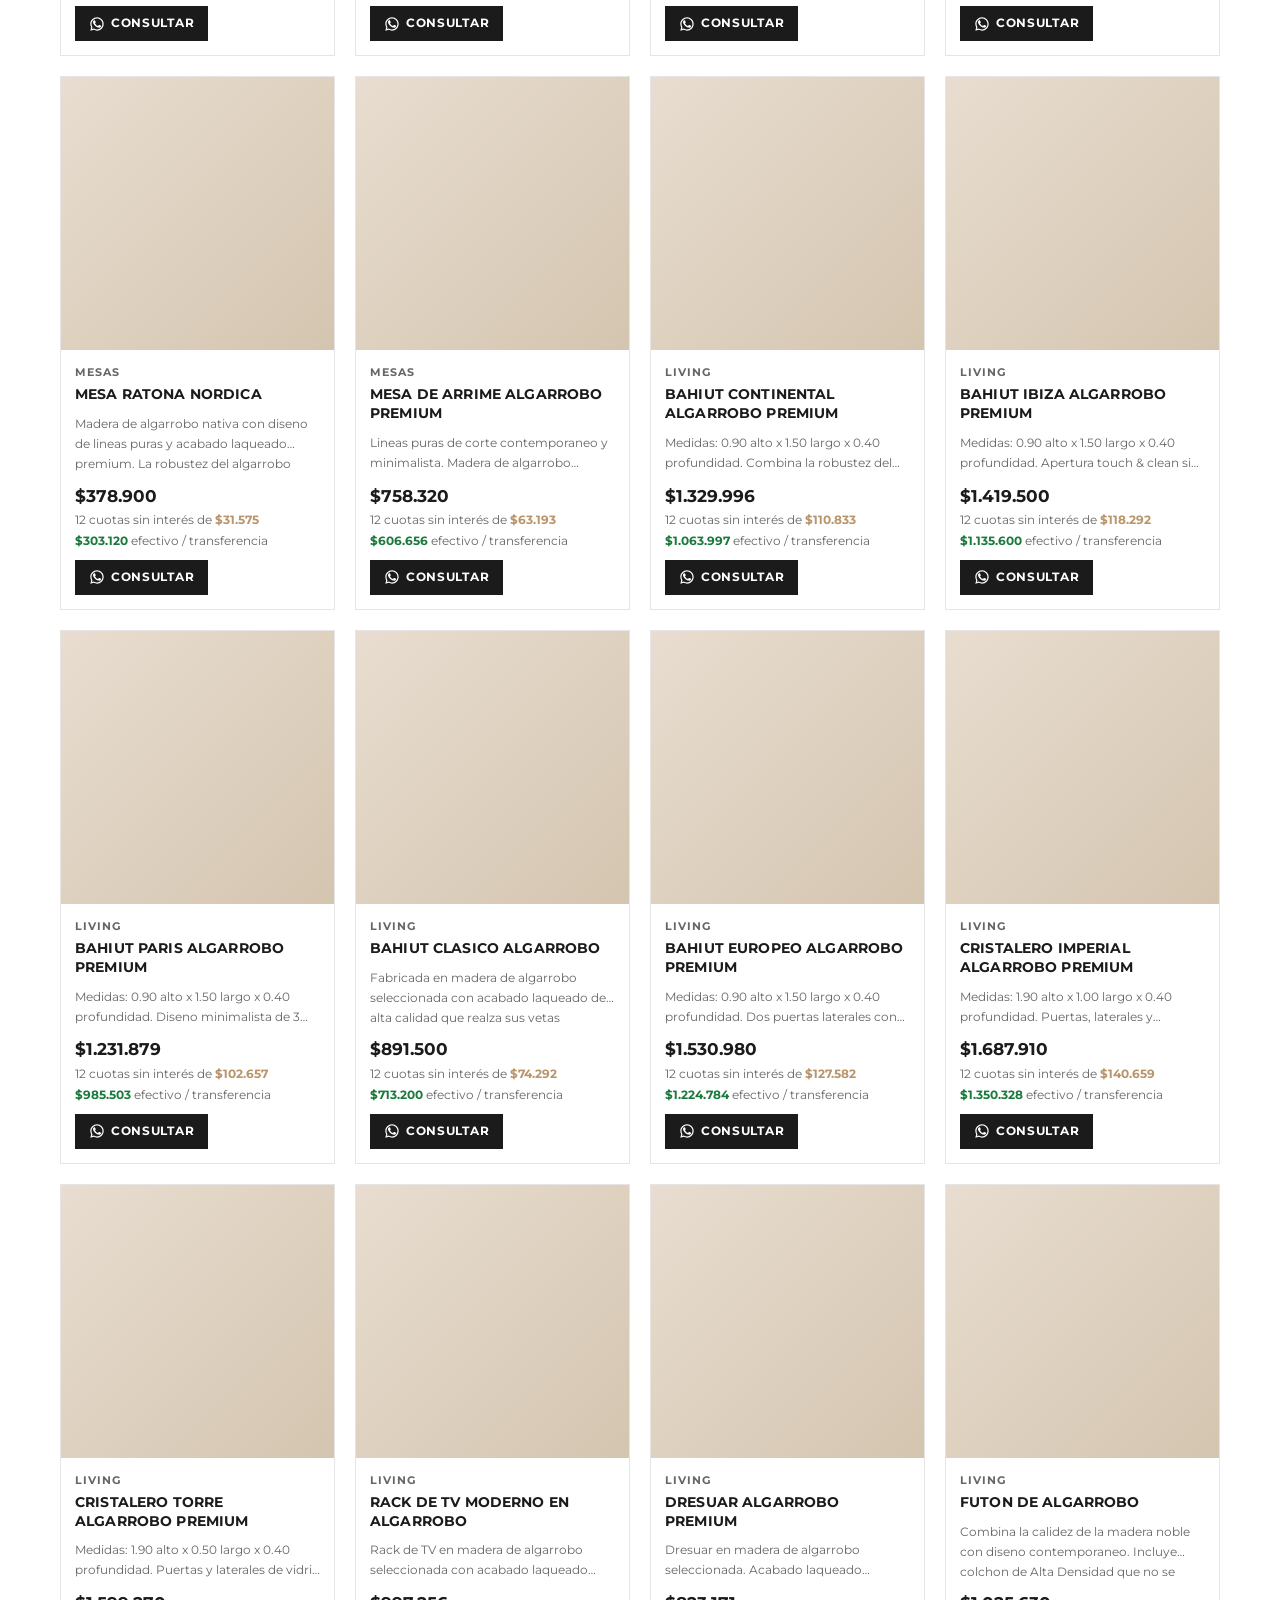
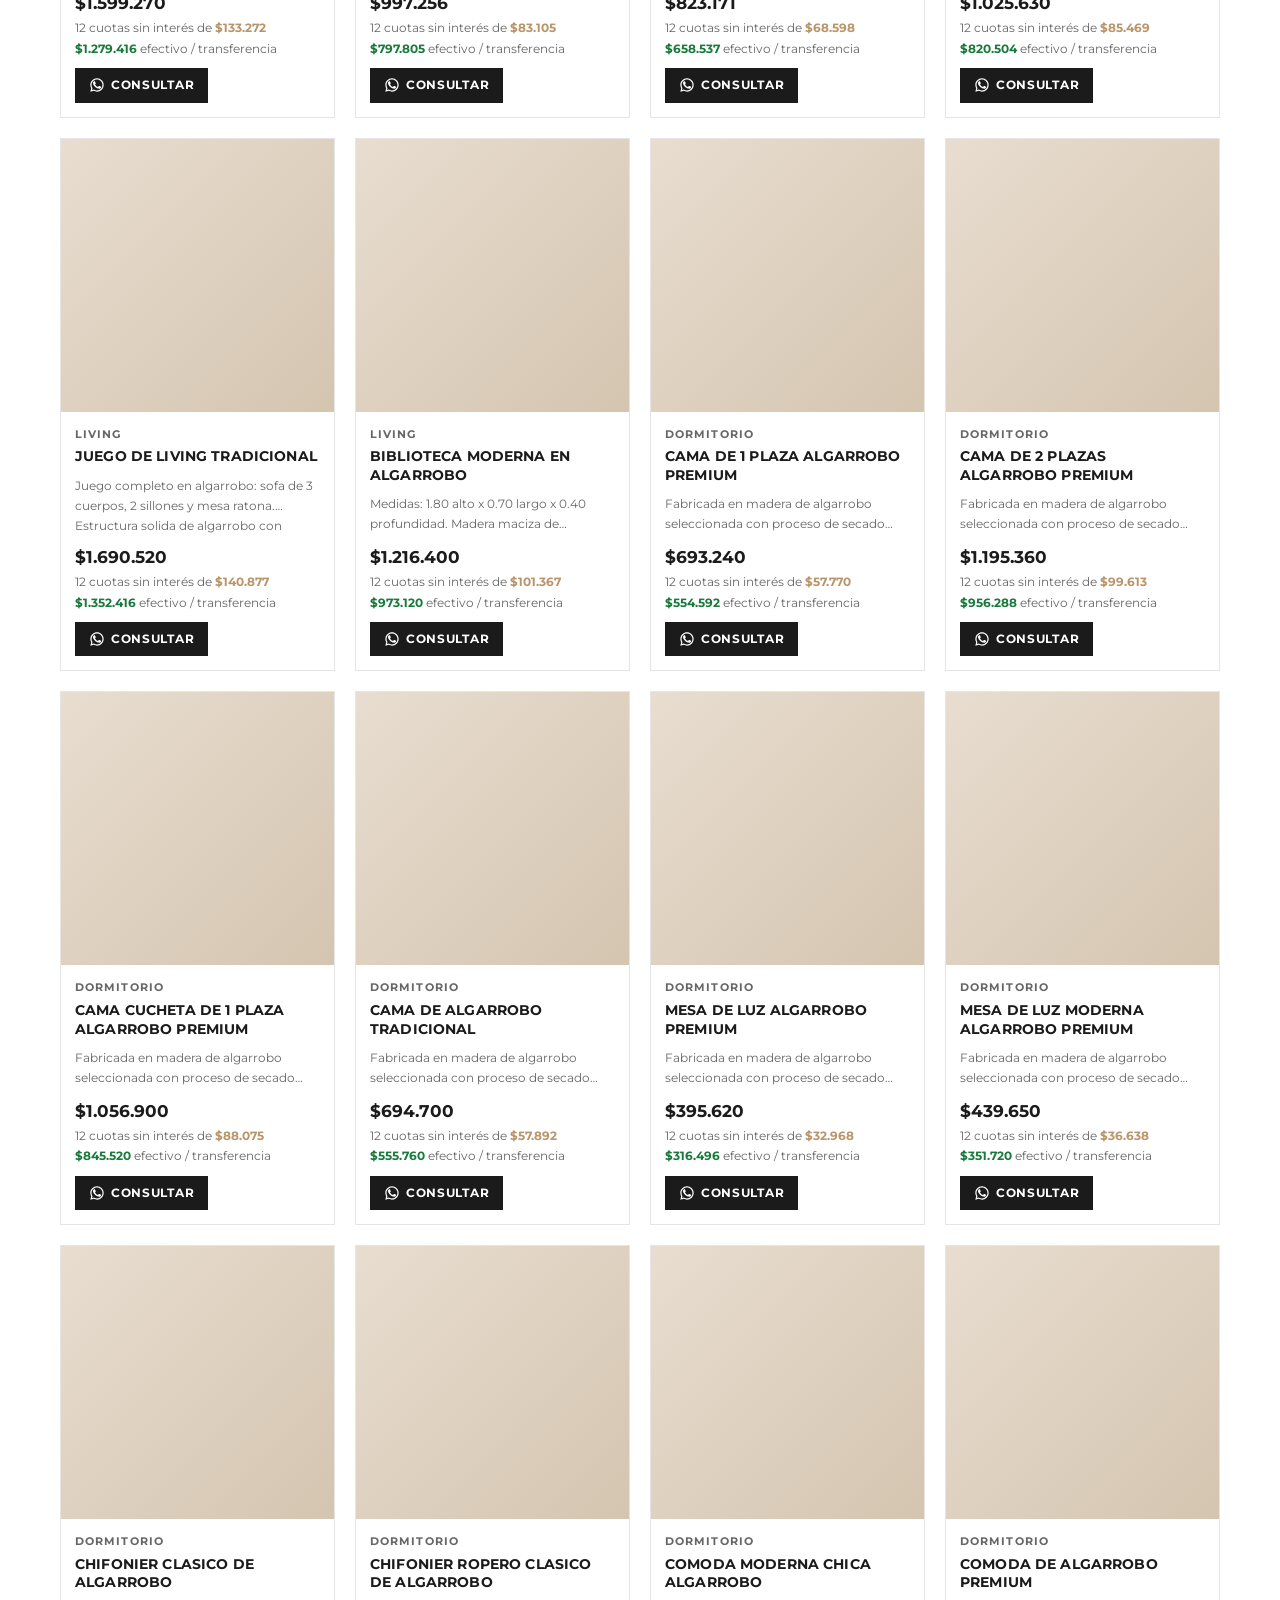
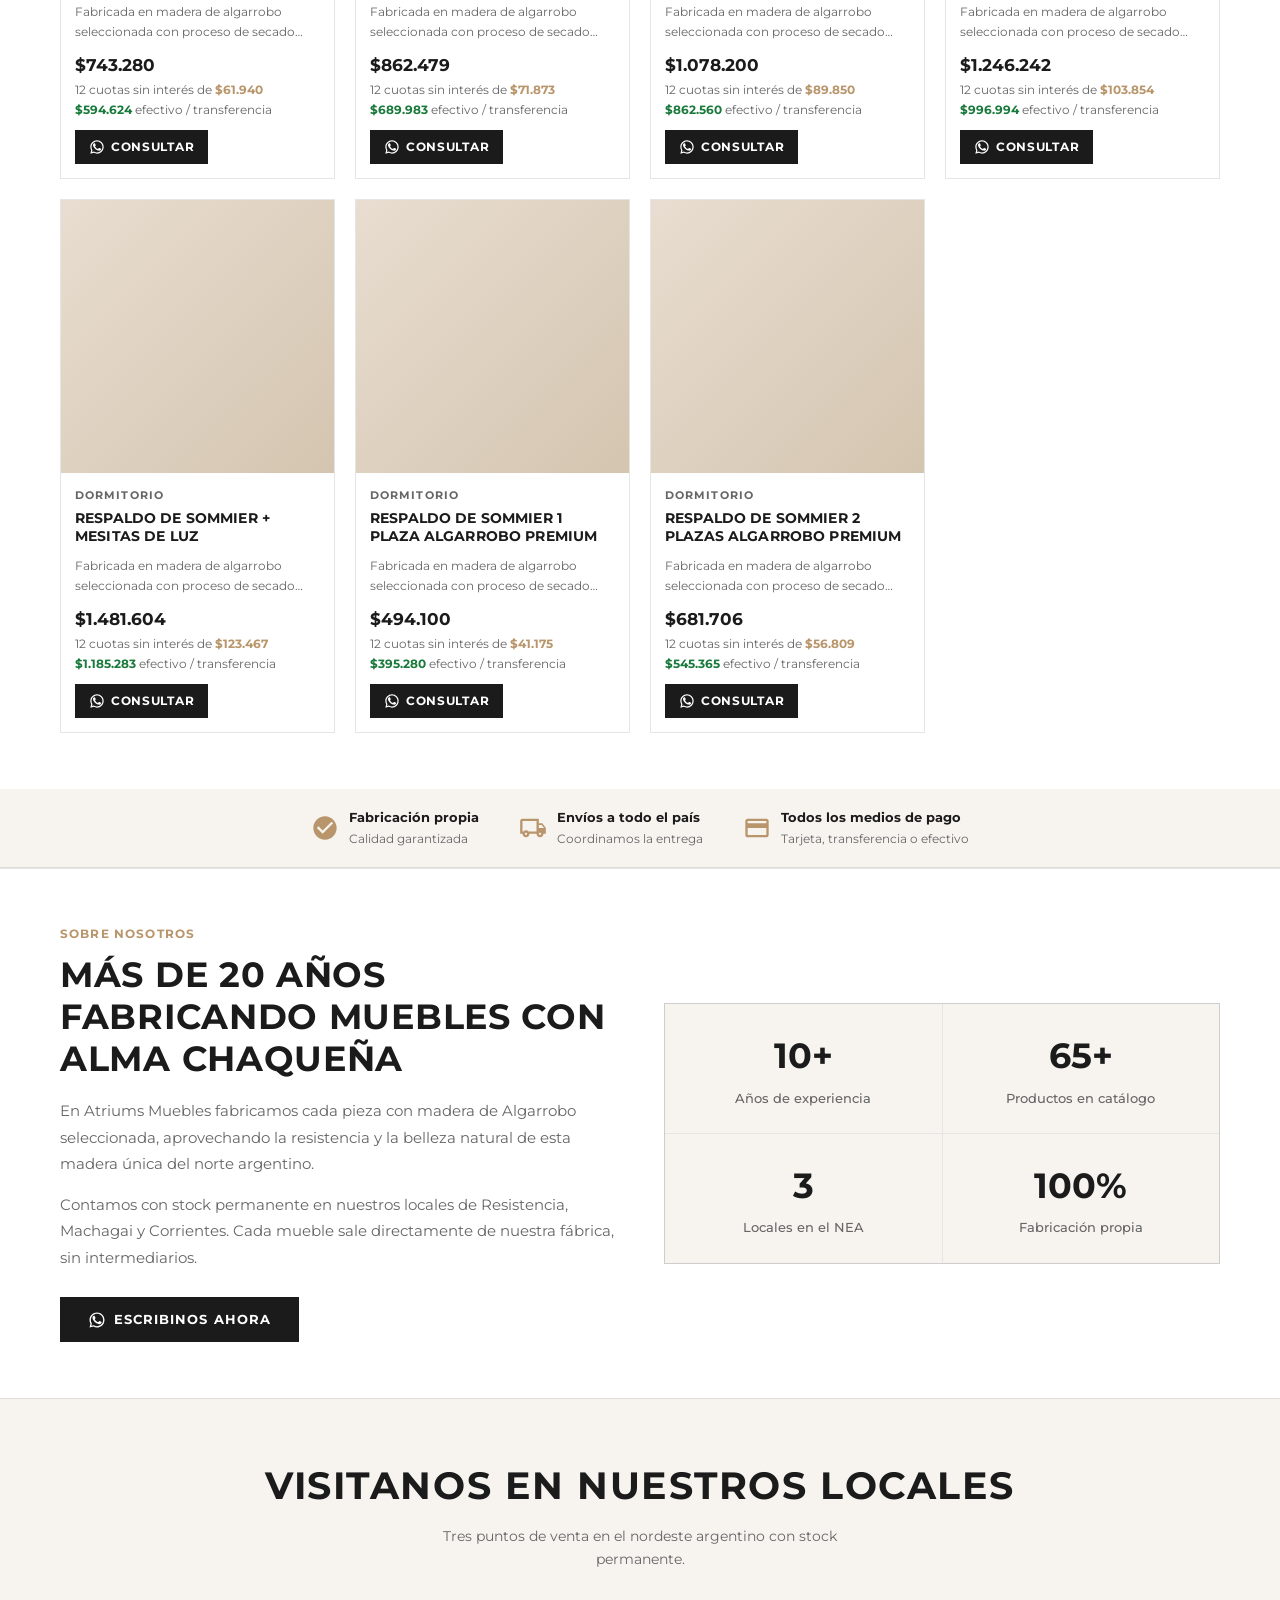
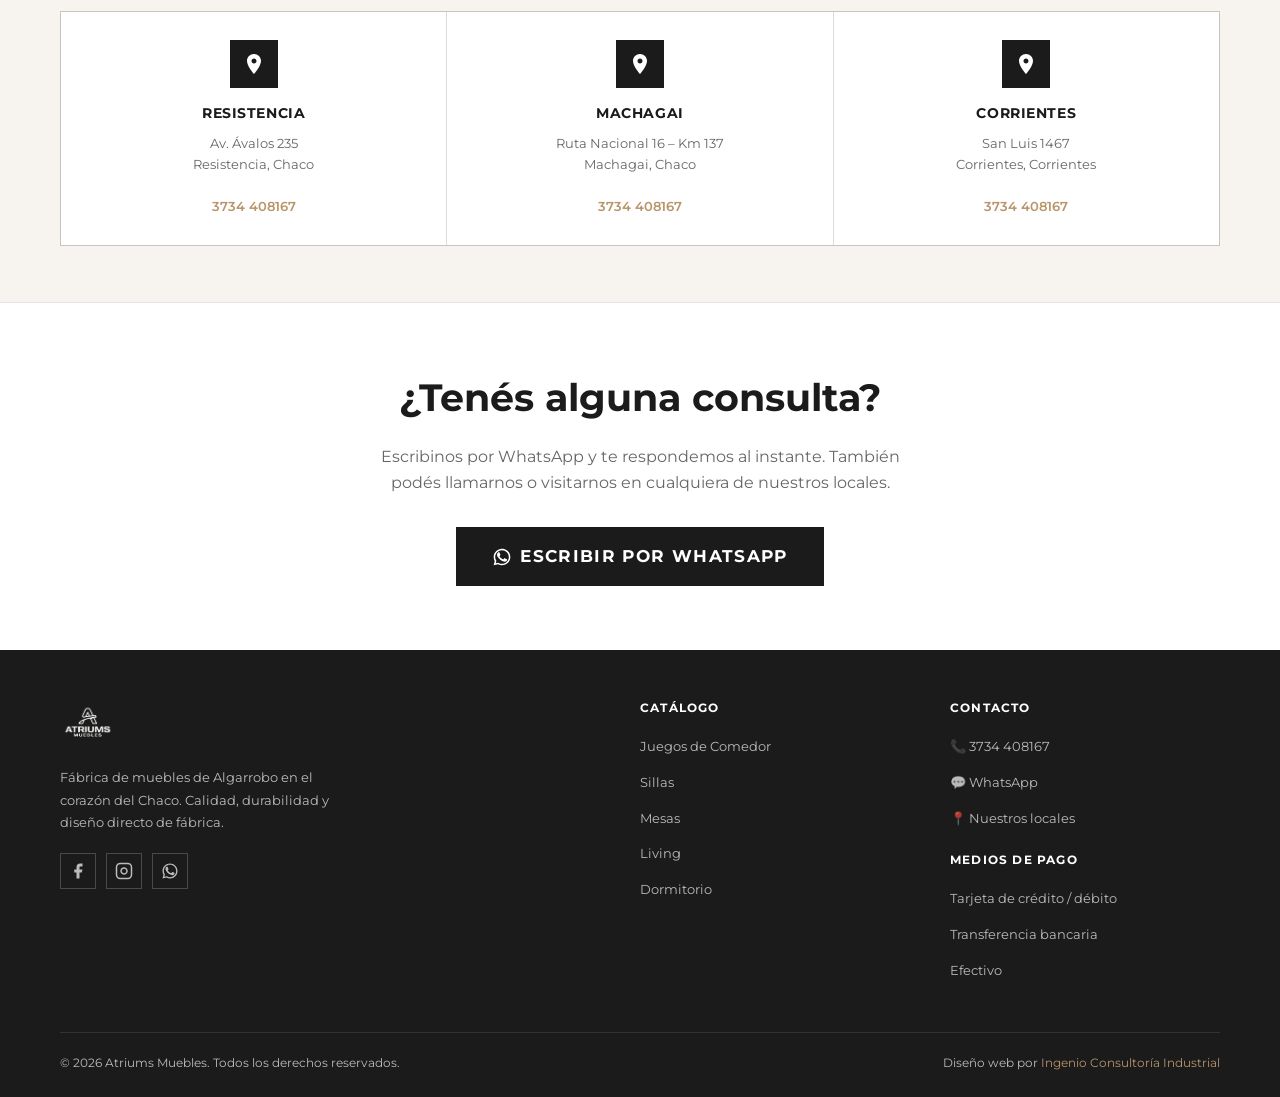
==== commit 99603eb9: "Beneficios debajo de productos, sacar atencion directa, titulo 10 anos Co-Authored-By: Claude Sonnet" ====
--- a/index.html
+++ b/index.html
@@ -128,6 +128,26 @@
   </div>
 </section>
 
+<!-- ===== CATALOG SECTION ===== -->
+<section class="catalog-section" id="catalog-section">
+  <div class="container">
+    <div class="section-header">
+      <h2>Catálogo de Productos</h2>
+      <p>Todos nuestros muebles de Algarrobo, en el mismo orden que nuestro catálogo de WhatsApp.</p>
+    </div>
+    <div class="filters" id="filters" role="group" aria-label="Filtrar por categoría">
+      <!-- generado por JS -->
+    </div>
+    <div class="product-grid" id="product-grid" role="list">
+      <!-- generado por JS -->
+    </div>
+    <div class="no-results" id="no-results">
+      <svg width="48" height="48" viewBox="0 0 24 24" fill="none" stroke="currentColor" stroke-width="1.5"><circle cx="11" cy="11" r="8"/><path d="m21 21-4.35-4.35"/></svg>
+      <p style="margin-top:16px;">No se encontraron productos en esta categoría.</p>
+    </div>
+  </div>
+</section>
+
 <!-- ===== BENEFITS BAR ===== -->
 <section class="benefits-bar">
   <div class="container">
@@ -142,30 +162,6 @@
     <div class="benefit-item">
       <svg width="28" height="28" viewBox="0 0 24 24" fill="currentColor"><path d="M20 4H4c-1.11 0-1.99.89-1.99 2L2 18c0 1.11.89 2 2 2h16c1.11 0 2-.89 2-2V6c0-1.11-.89-2-2-2zm0 14H4v-6h16v6zm0-10H4V6h16v2z"/></svg>
       <div><strong>Todos los medios de pago</strong><span>Tarjeta, transferencia o efectivo</span></div>
-    </div>
-    <div class="benefit-item">
-      <svg width="28" height="28" viewBox="0 0 24 24" fill="currentColor"><path d="M12 2C6.48 2 2 6.48 2 12s4.48 10 10 10 10-4.48 10-10S17.52 2 12 2zm1 17h-2v-2h2v2zm2.07-7.75l-.9.92C13.45 12.9 13 13.5 13 15h-2v-.5c0-1.1.45-2.1 1.17-2.83l1.24-1.26c.37-.36.59-.86.59-1.41 0-1.1-.9-2-2-2s-2 .9-2 2H8c0-2.21 1.79-4 4-4s4 1.79 4 4c0 .88-.36 1.68-.93 2.25z"/></svg>
-      <div><strong>Atención directa con el dueño</strong><span>Sin intermediarios</span></div>
-    </div>
-  </div>
-</section>
-
-<!-- ===== CATALOG SECTION ===== -->
-<section class="catalog-section" id="catalog-section">
-  <div class="container">
-    <div class="section-header">
-      <h2>Catálogo de Productos</h2>
-      <p>Todos nuestros muebles de Algarrobo, en el mismo orden que nuestro catálogo de WhatsApp.</p>
-    </div>
-    <div class="filters" id="filters" role="group" aria-label="Filtrar por categoría">
-      <!-- generado por JS -->
-    </div>
-    <div class="product-grid" id="product-grid" role="list">
-      <!-- generado por JS -->
-    </div>
-    <div class="no-results" id="no-results">
-      <svg width="48" height="48" viewBox="0 0 24 24" fill="none" stroke="currentColor" stroke-width="1.5"><circle cx="11" cy="11" r="8"/><path d="m21 21-4.35-4.35"/></svg>
-      <p style="margin-top:16px;">No se encontraron productos en esta categoría.</p>
     </div>
   </div>
 </section>
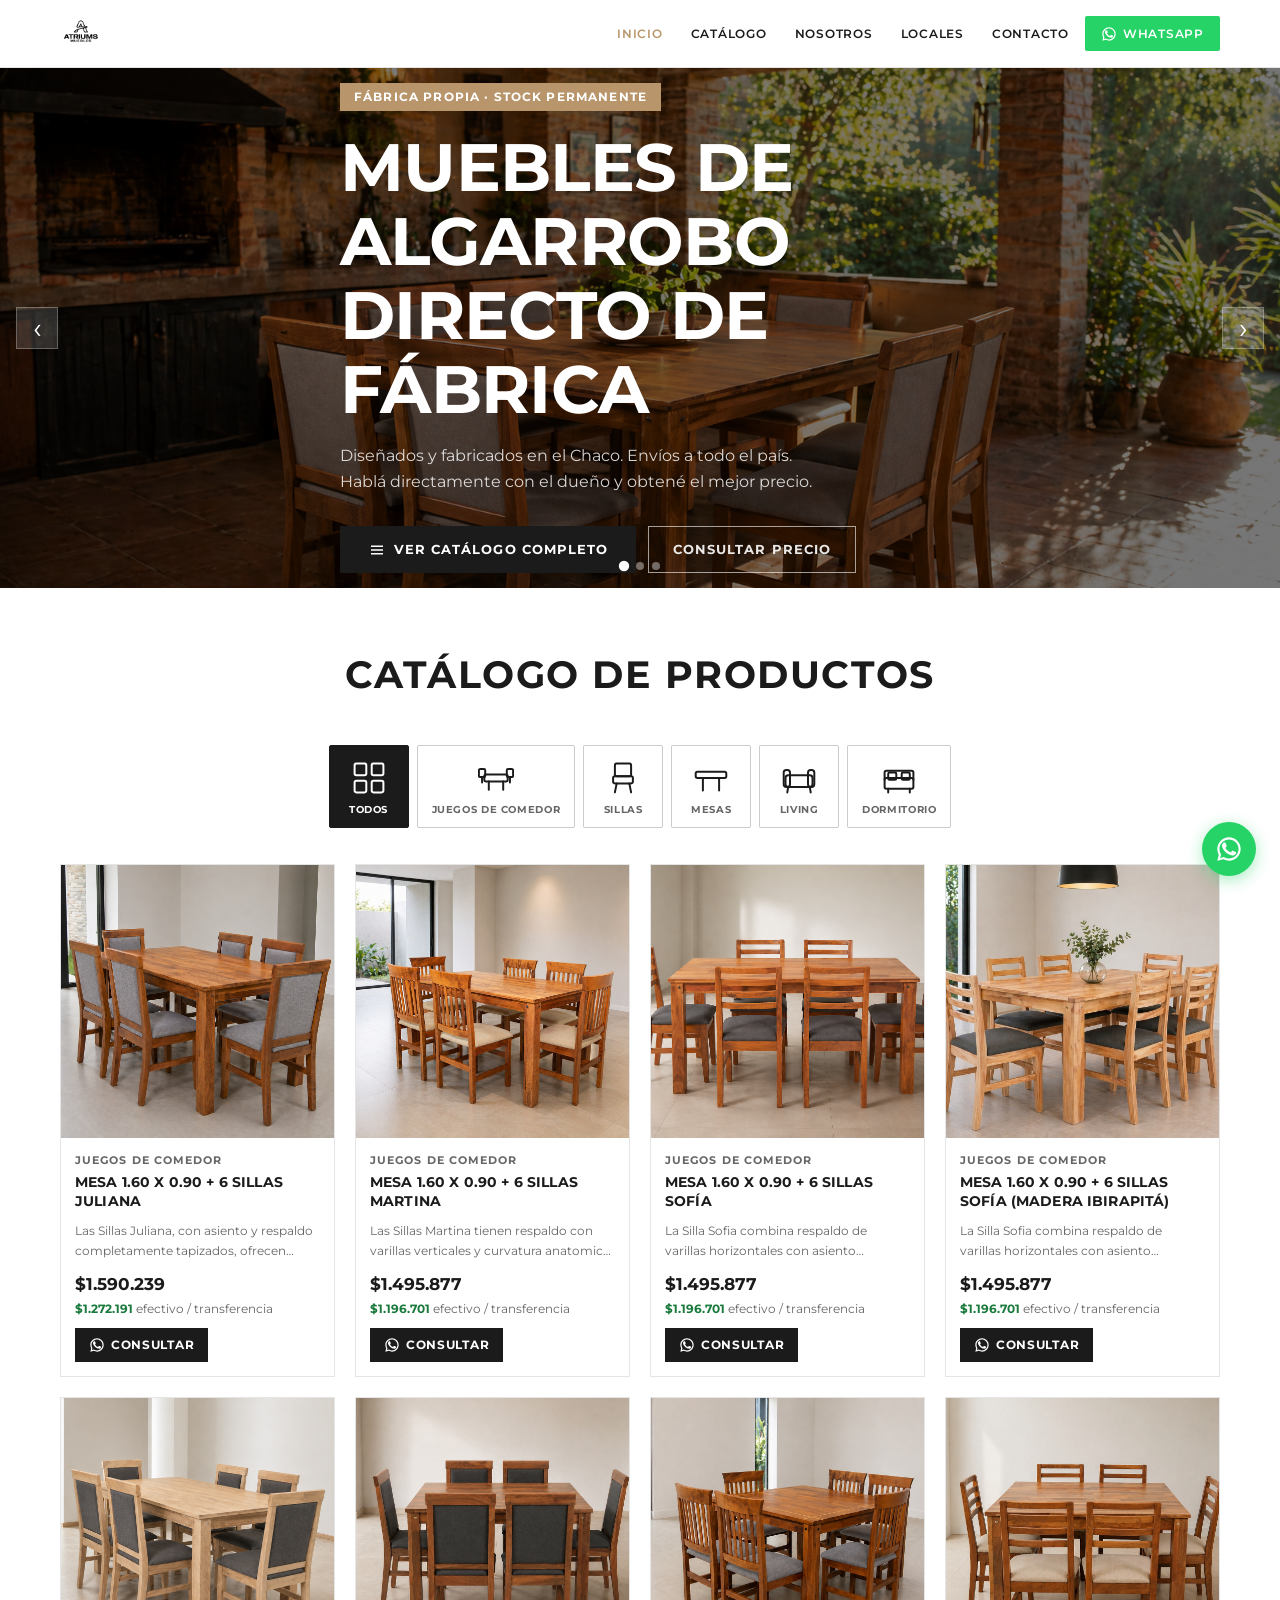
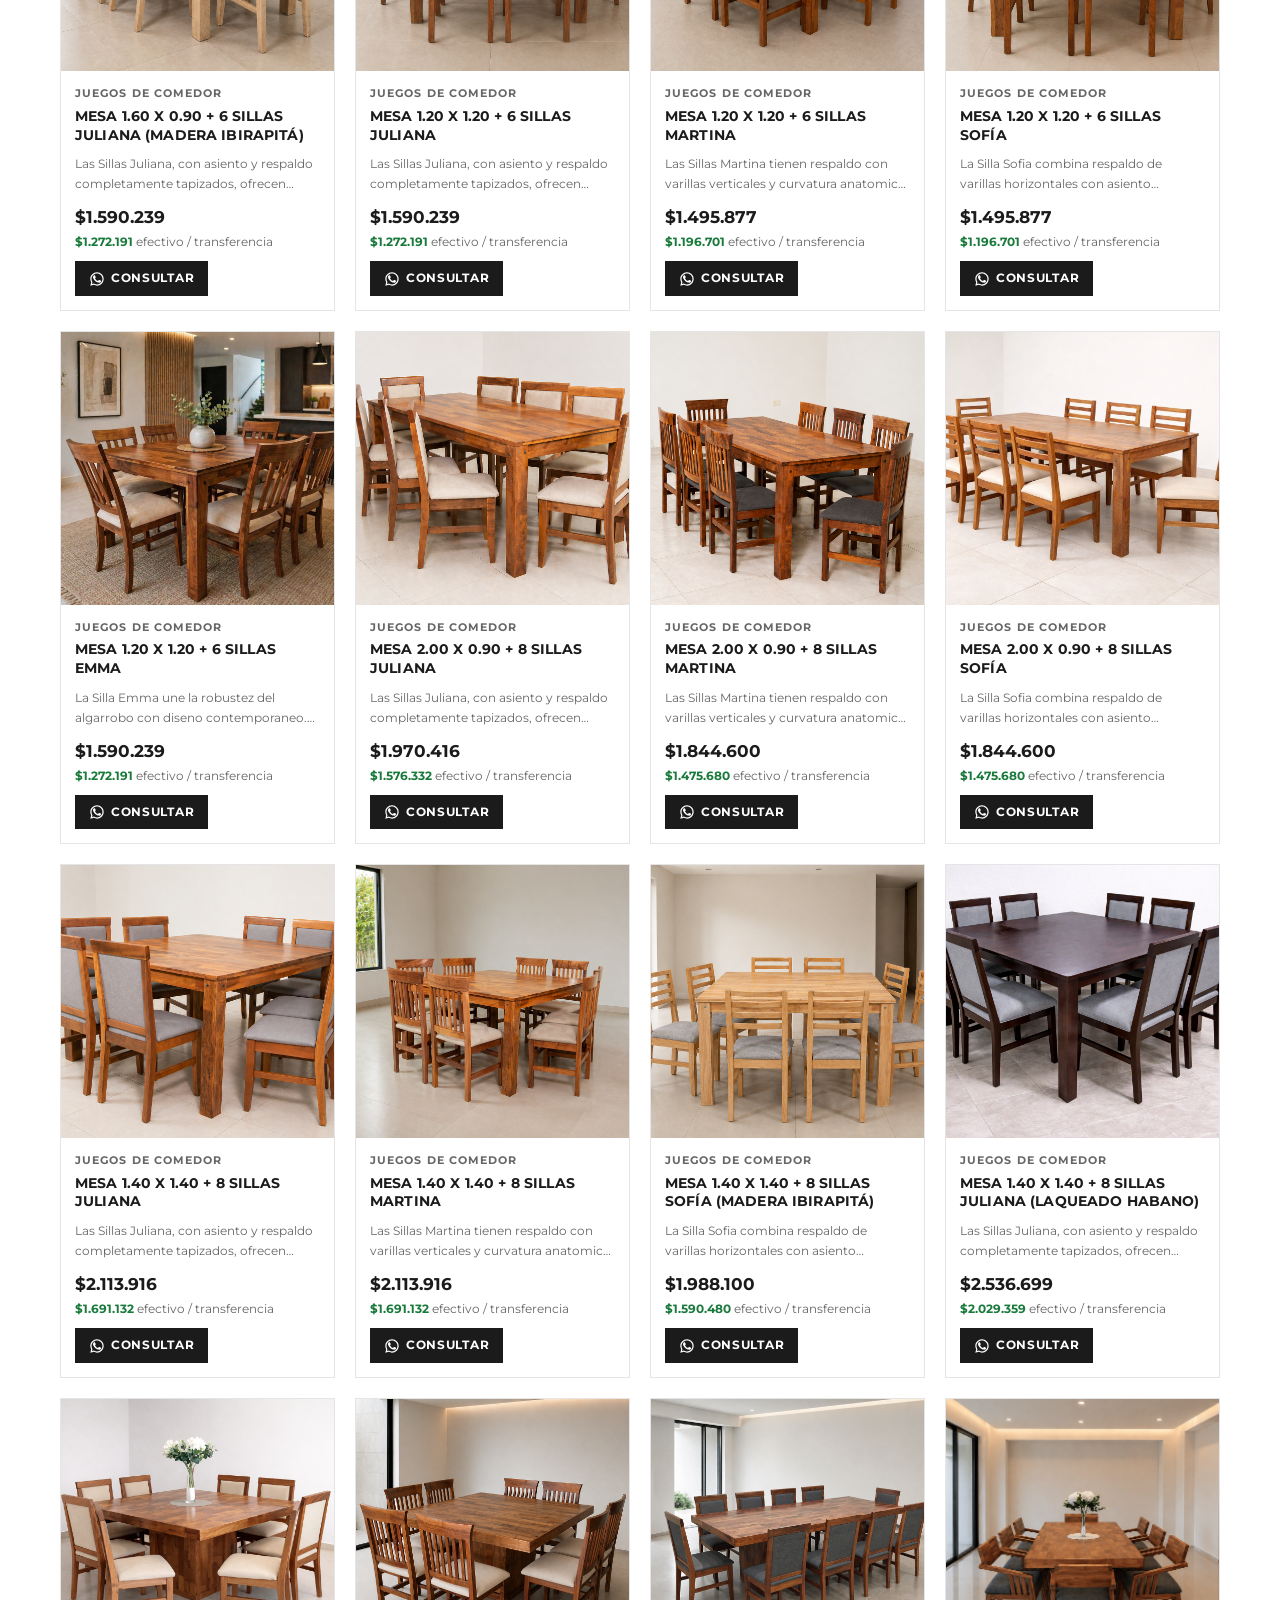
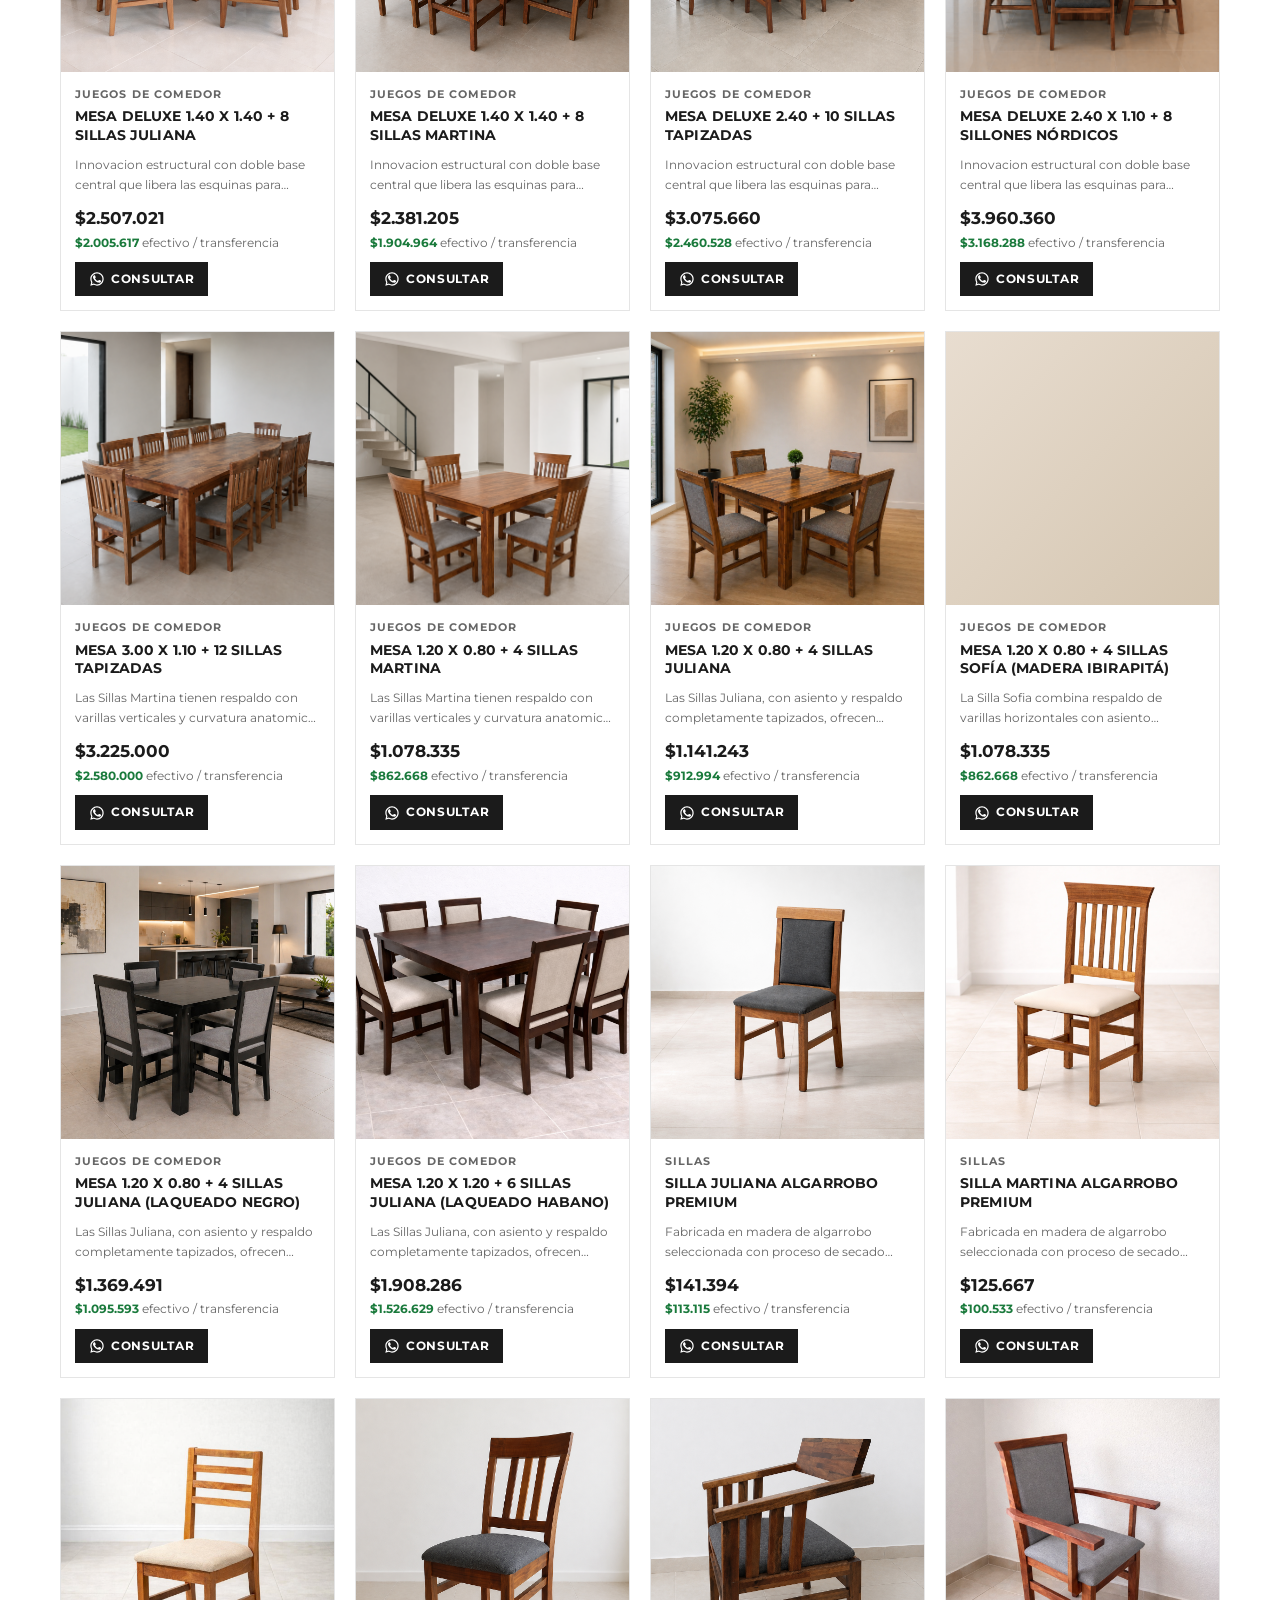
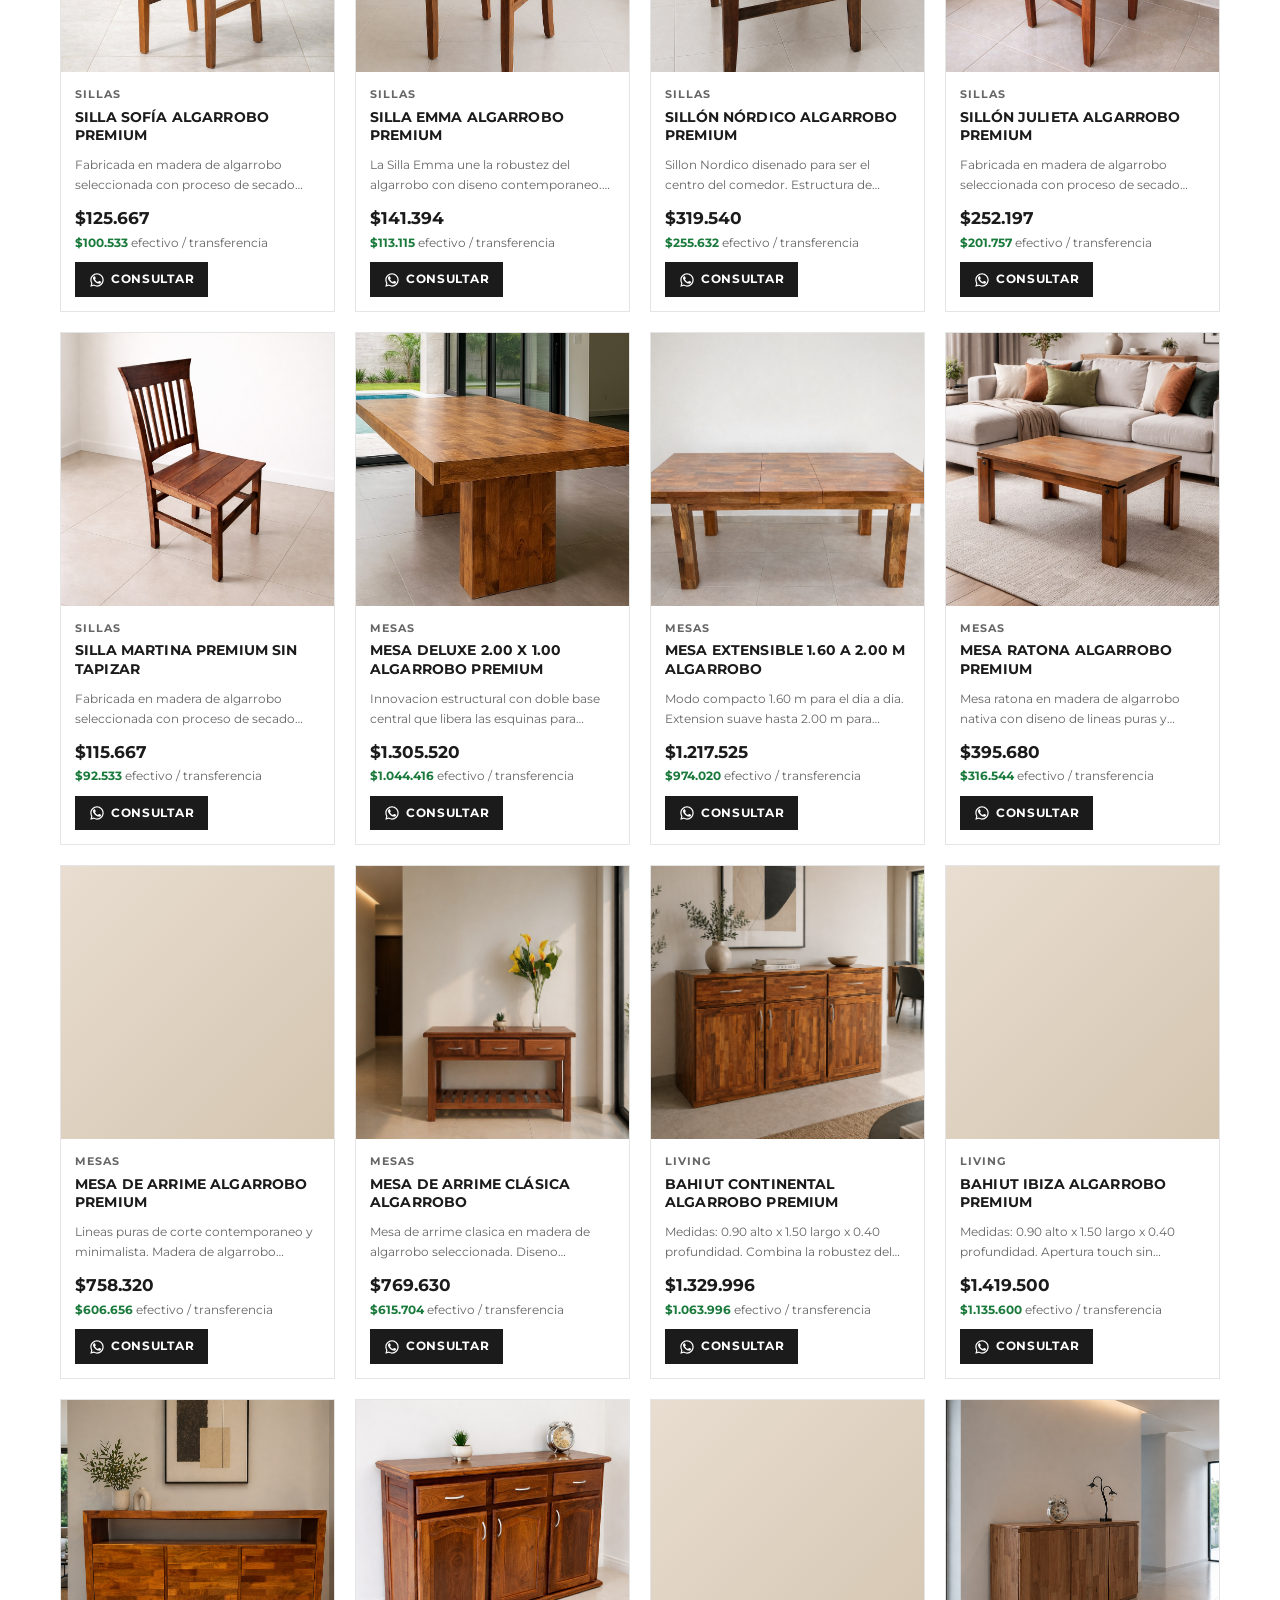
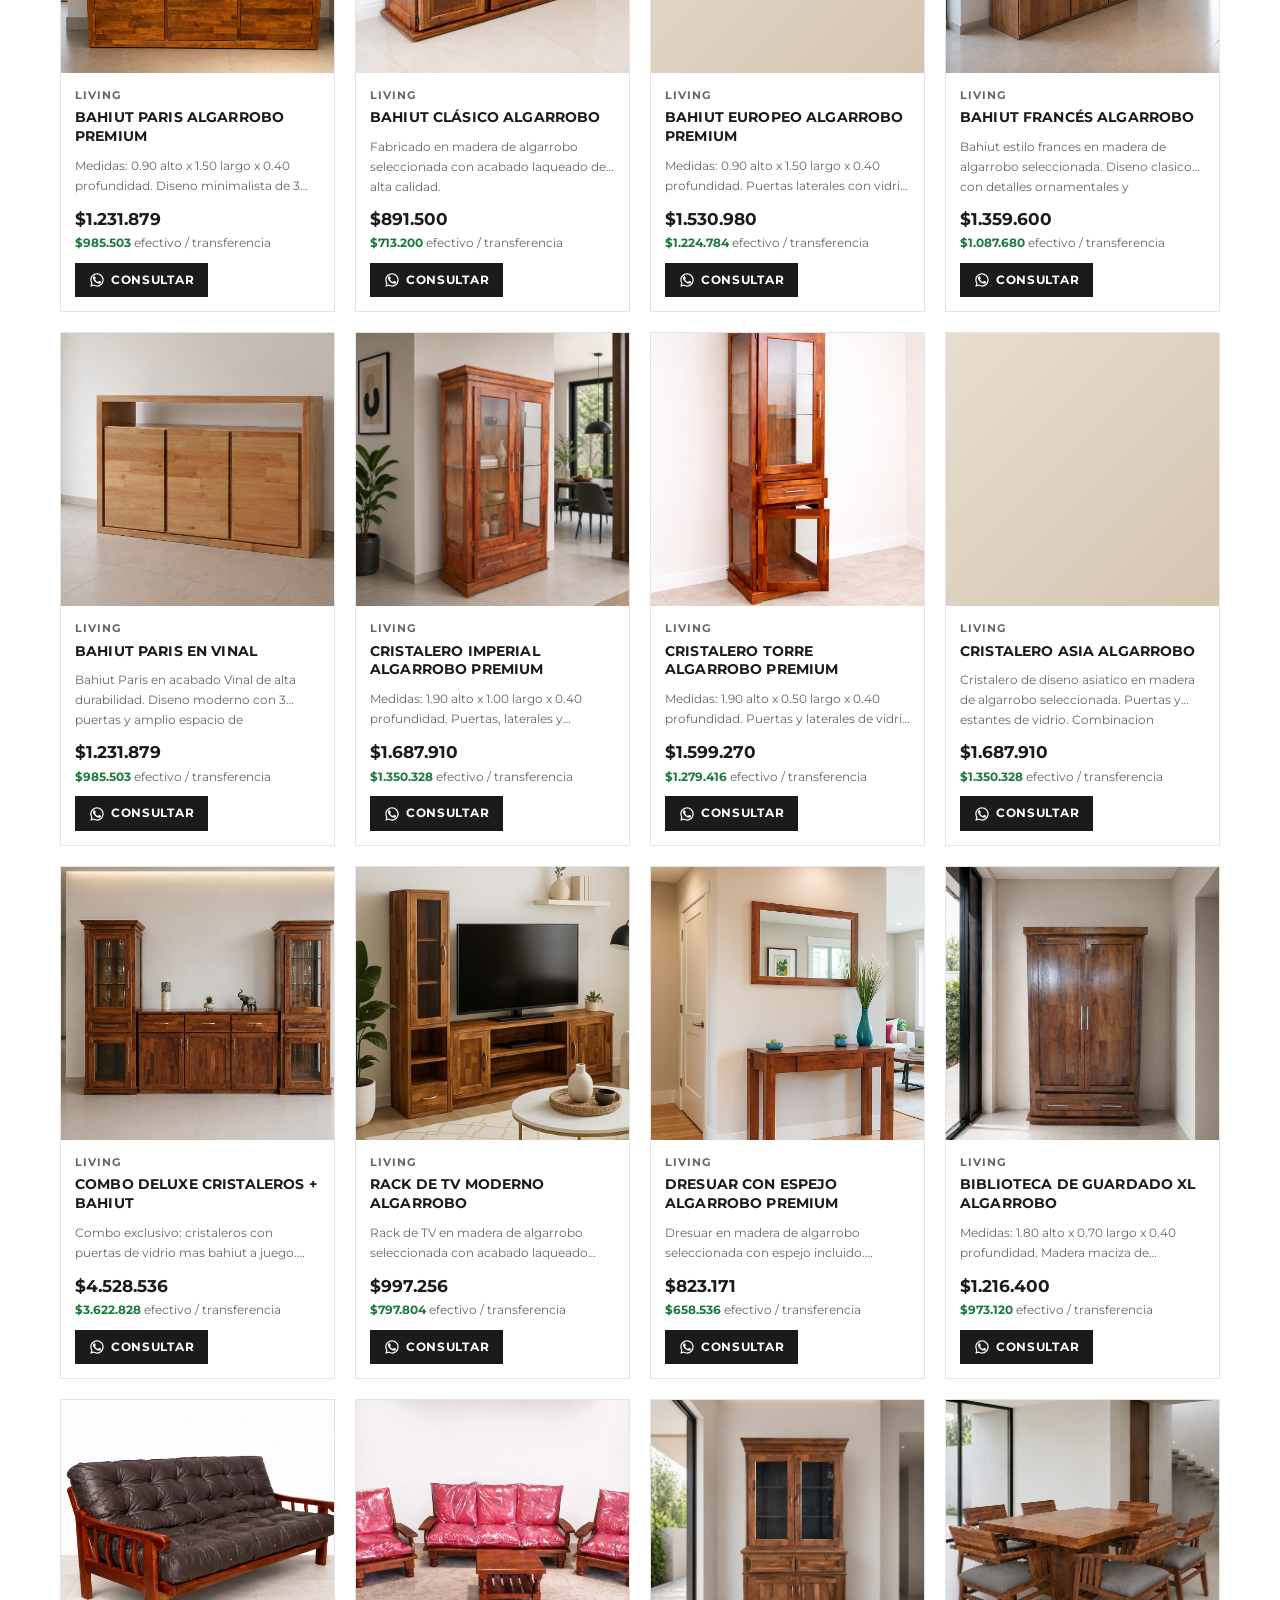
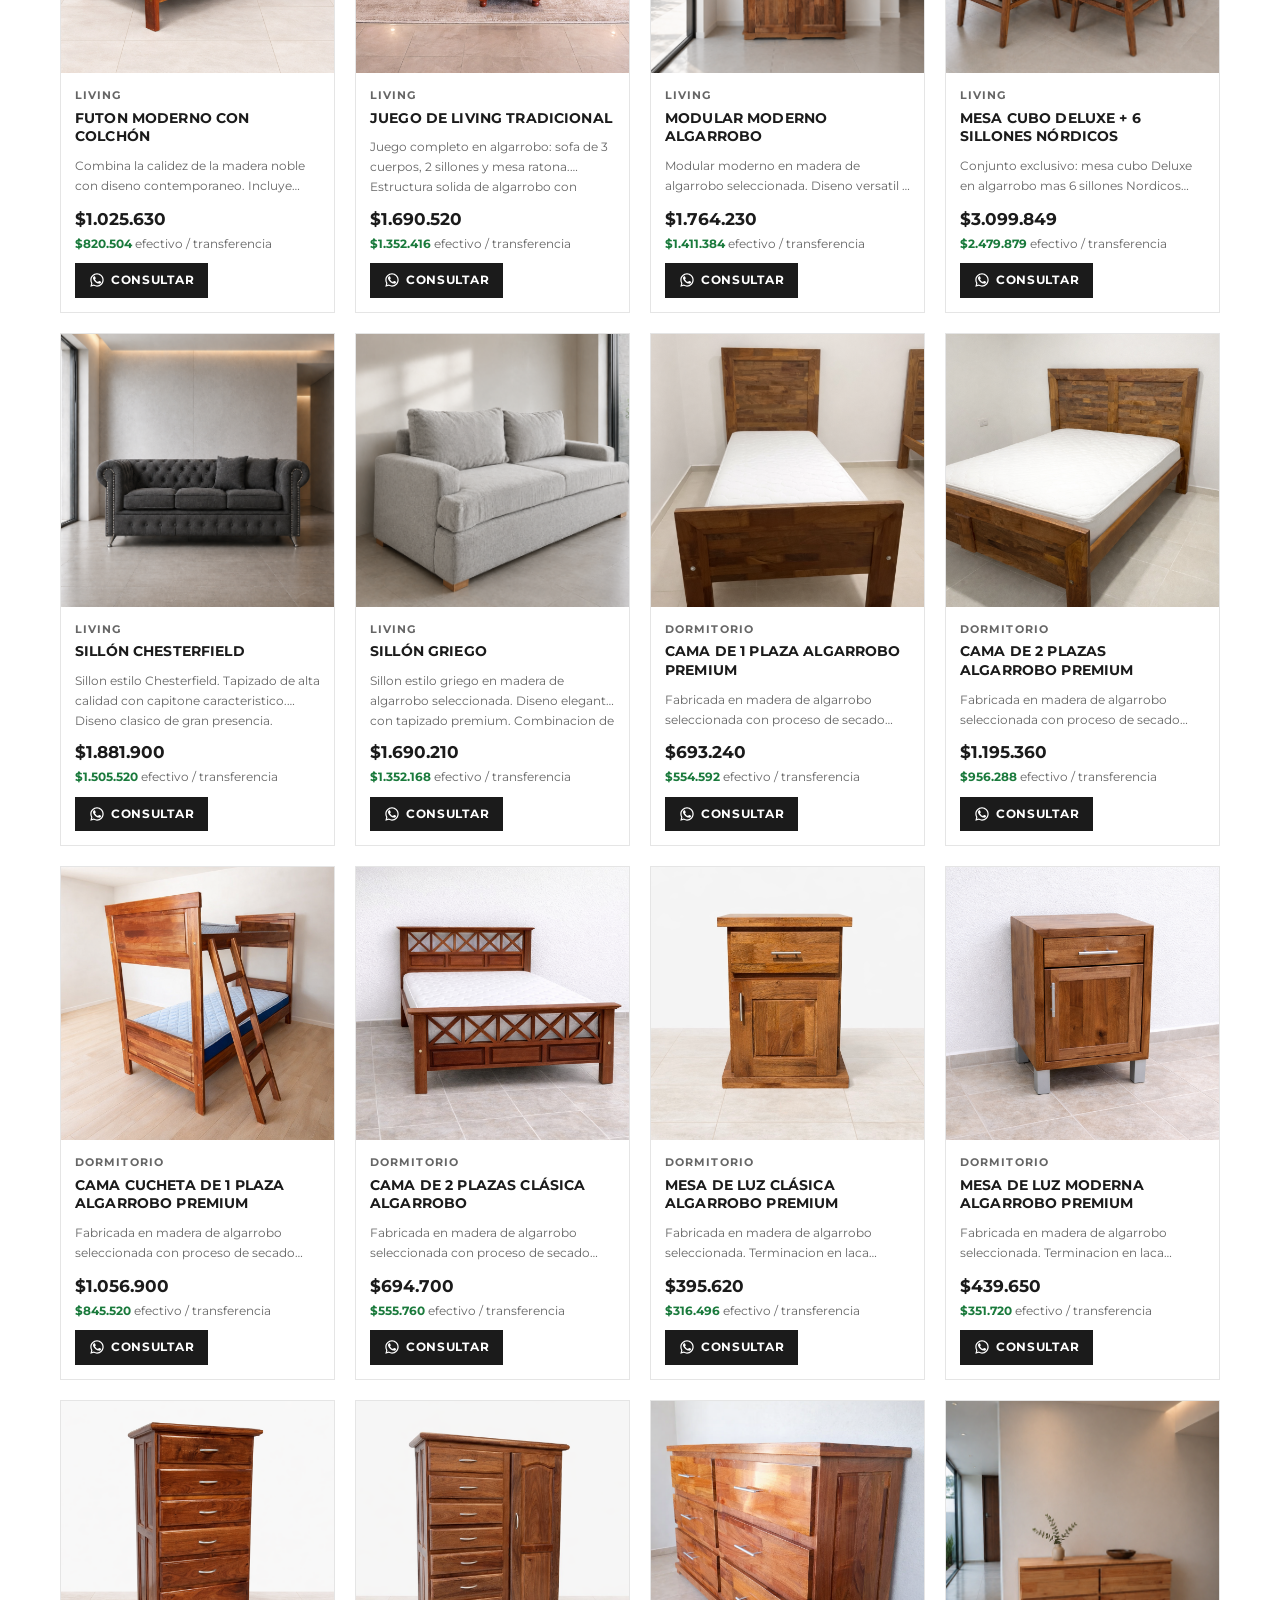
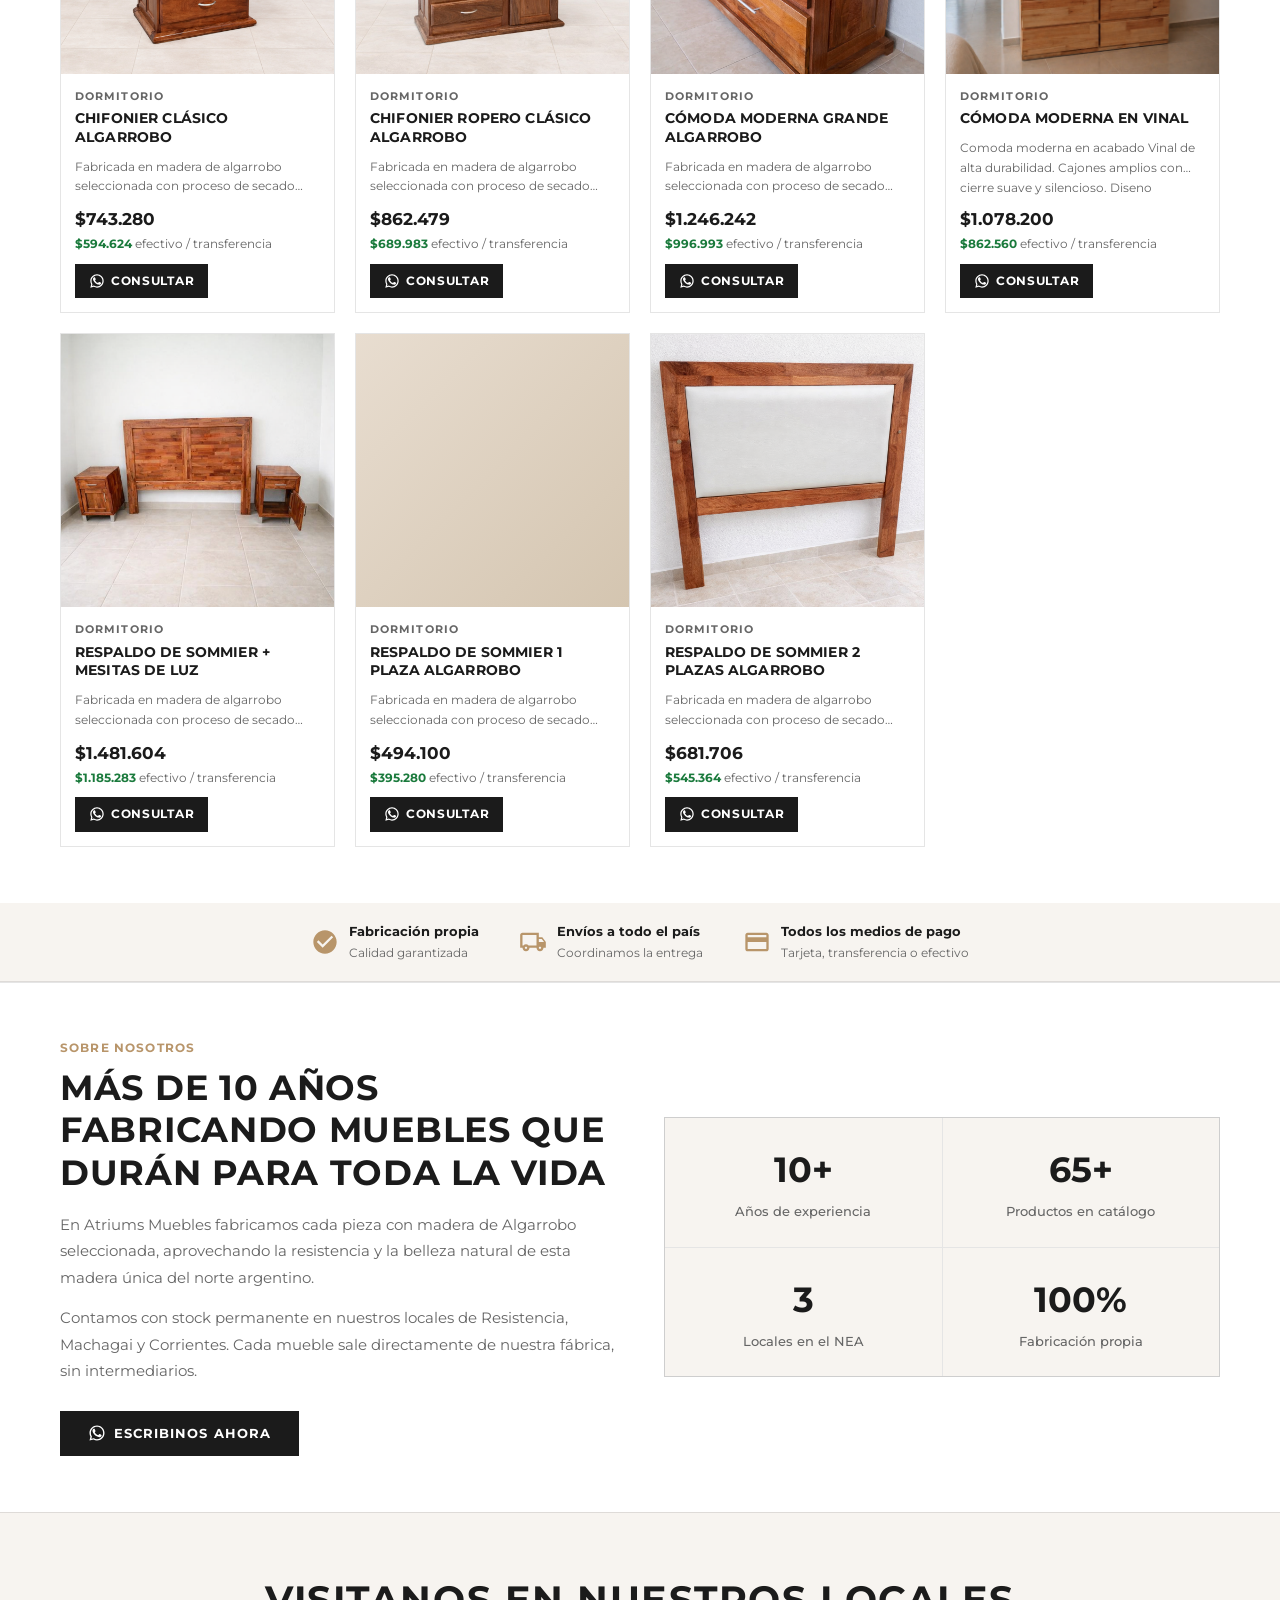
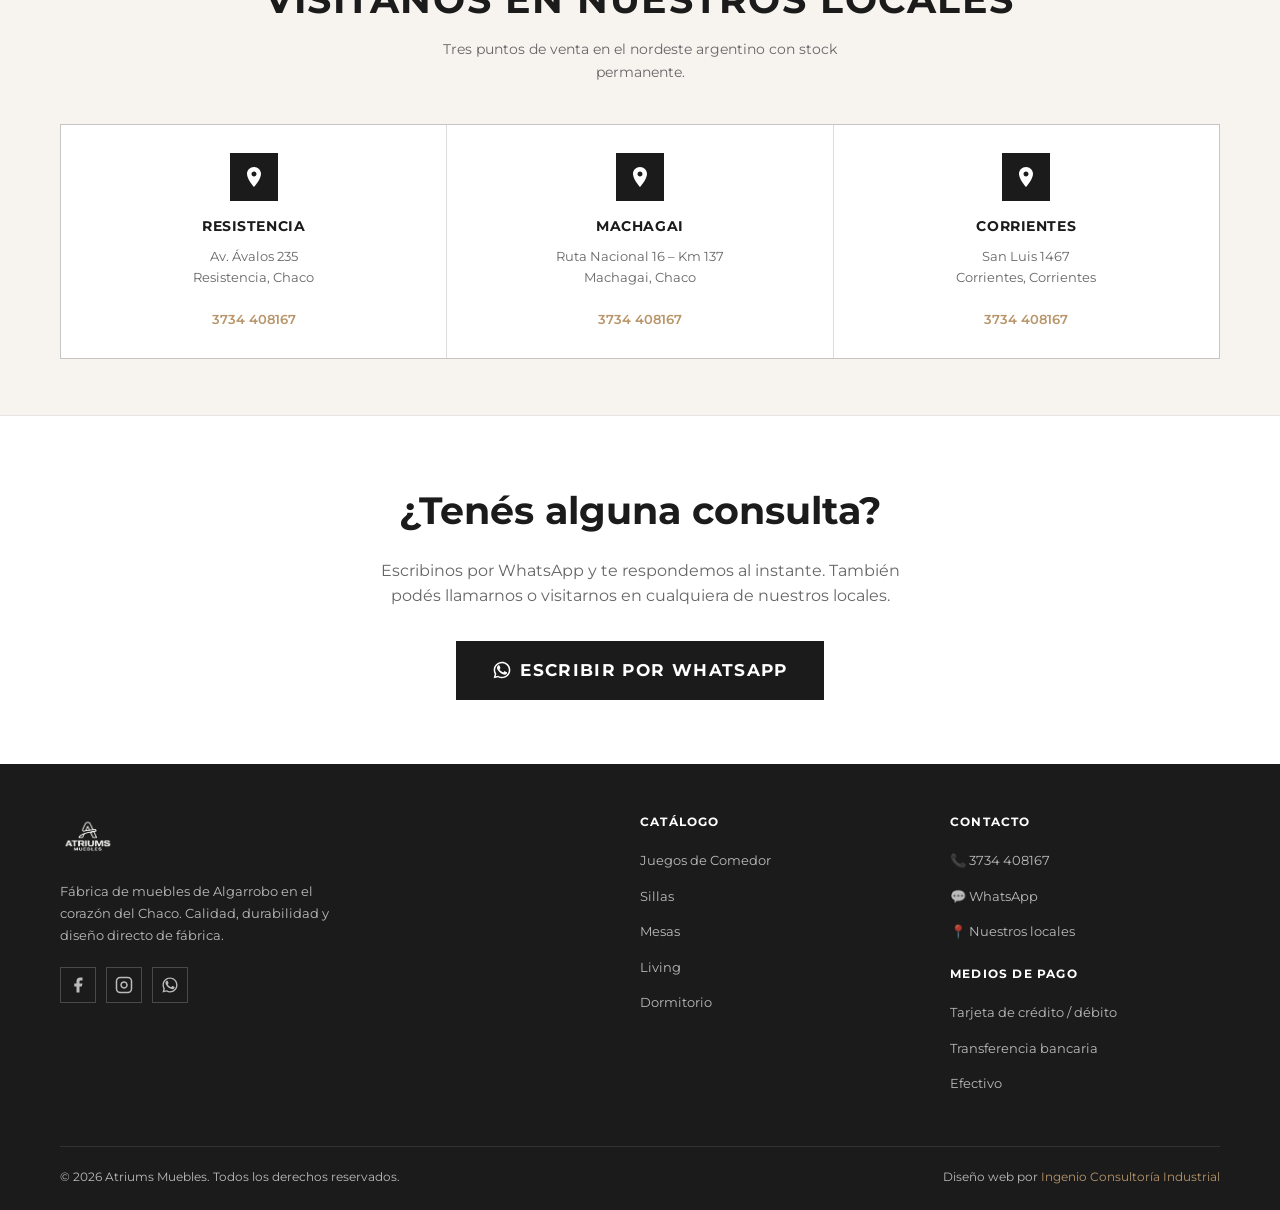
==== commit 43128ada: "Actualizaciones del cliente: precios, categorias y contenido - Precios: 18 productos actualizados co" ====
--- a/index.html
+++ b/index.html
@@ -133,7 +133,6 @@
   <div class="container">
     <div class="section-header">
       <h2>Catálogo de Productos</h2>
-      <p>Todos nuestros muebles de Algarrobo, en el mismo orden que nuestro catálogo de WhatsApp.</p>
     </div>
     <div class="filters" id="filters" role="group" aria-label="Filtrar por categoría">
       <!-- generado por JS -->
--- a/assets/css/styles.css
+++ b/assets/css/styles.css
@@ -396,6 +396,11 @@
   font-weight: 700;
   color: var(--color-text);
 }
+.price-consultar {
+  font-size: 0.88rem;
+  color: #888;
+  font-style: italic;
+}
 .price-cuotas {
   font-size: 0.72rem;
   color: var(--color-text-muted);
@@ -430,6 +435,23 @@
 }
 .btn-wa:hover { background: var(--color-accent); opacity: 1; }
 .btn-wa svg { flex-shrink: 0; }
+
+/* ===== PAYMENT LOGOS ===== */
+.pay-img {
+  display: inline-block;
+  height: 14px;
+  width: auto;
+  max-width: 36px;
+  vertical-align: middle;
+  margin-right: 4px;
+  border-radius: 2px;
+  object-fit: contain;
+  opacity: 0.9;
+}
+.pay-img--wide {
+  max-width: 56px;
+  height: 16px;
+}
 
 /* ===== NO RESULTS ===== */
 .no-results { text-align: center; padding: 60px 0; color: var(--color-text-muted); display: none; }
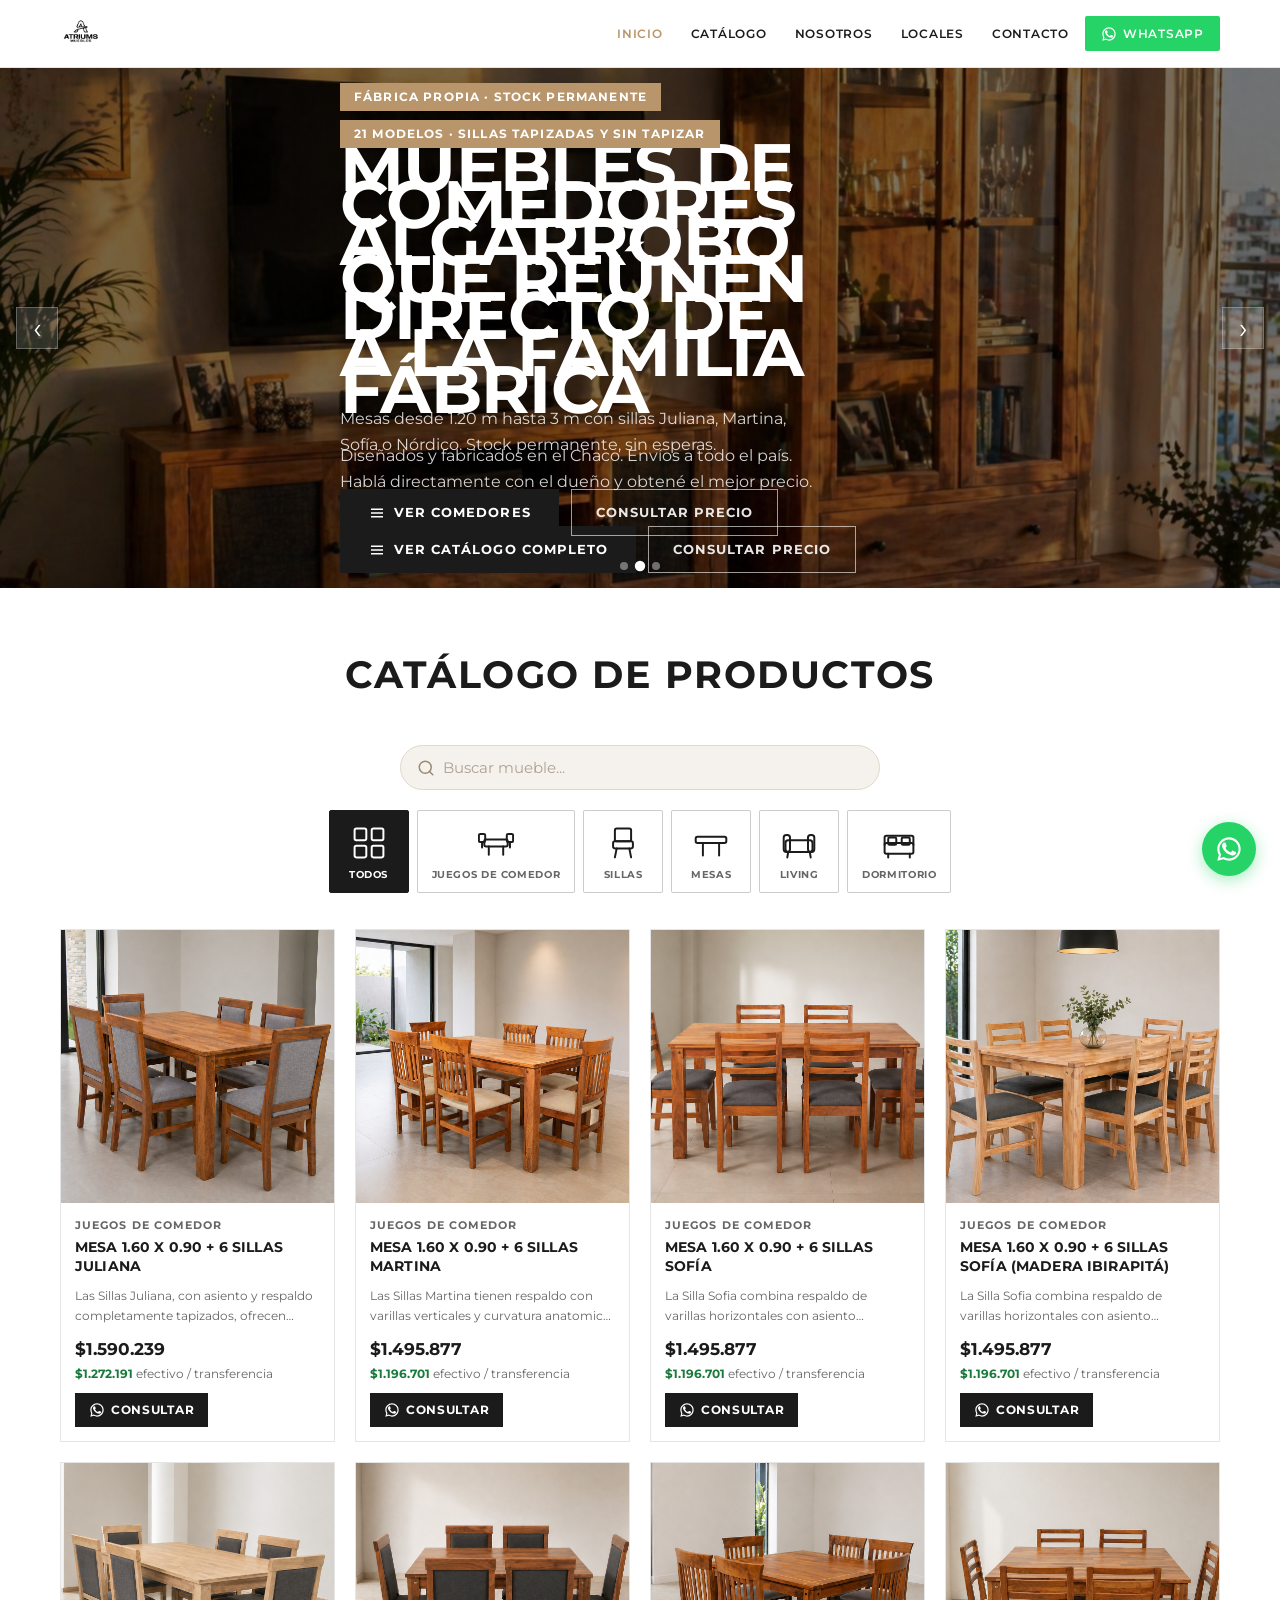
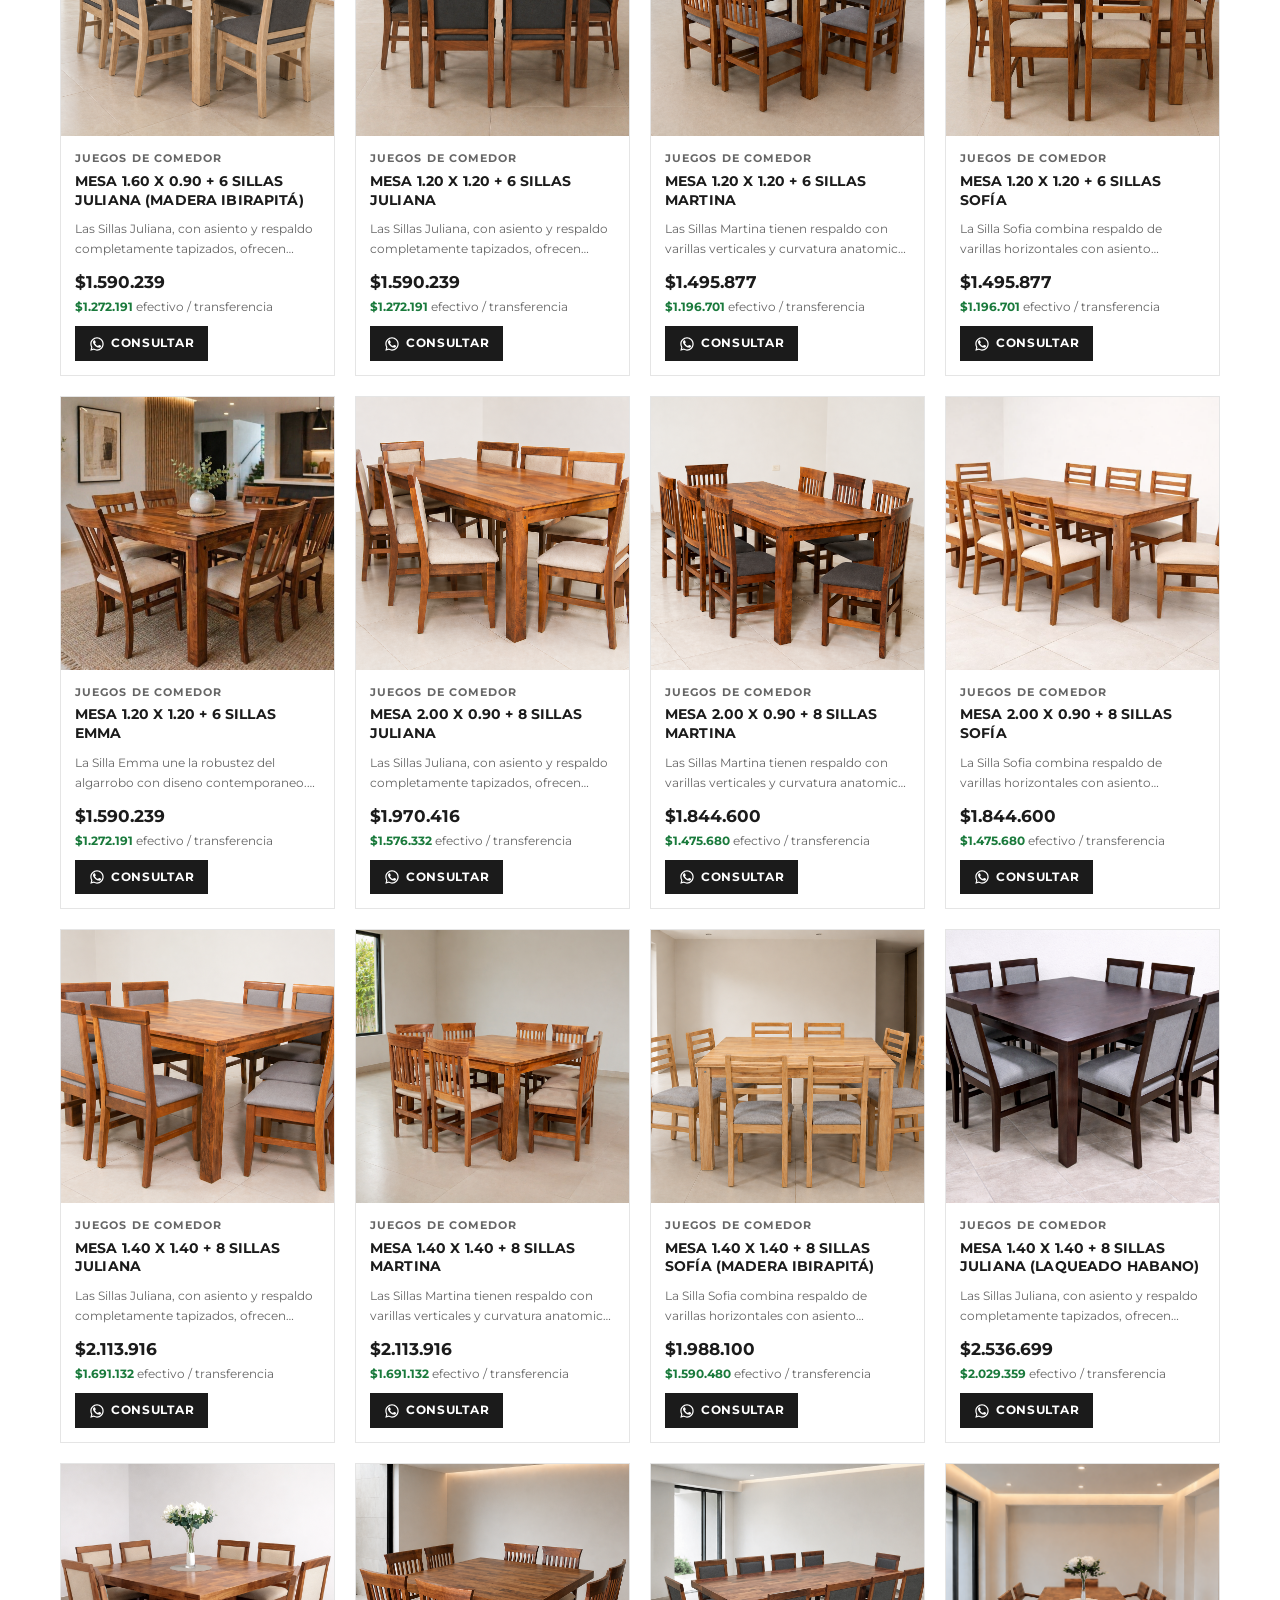
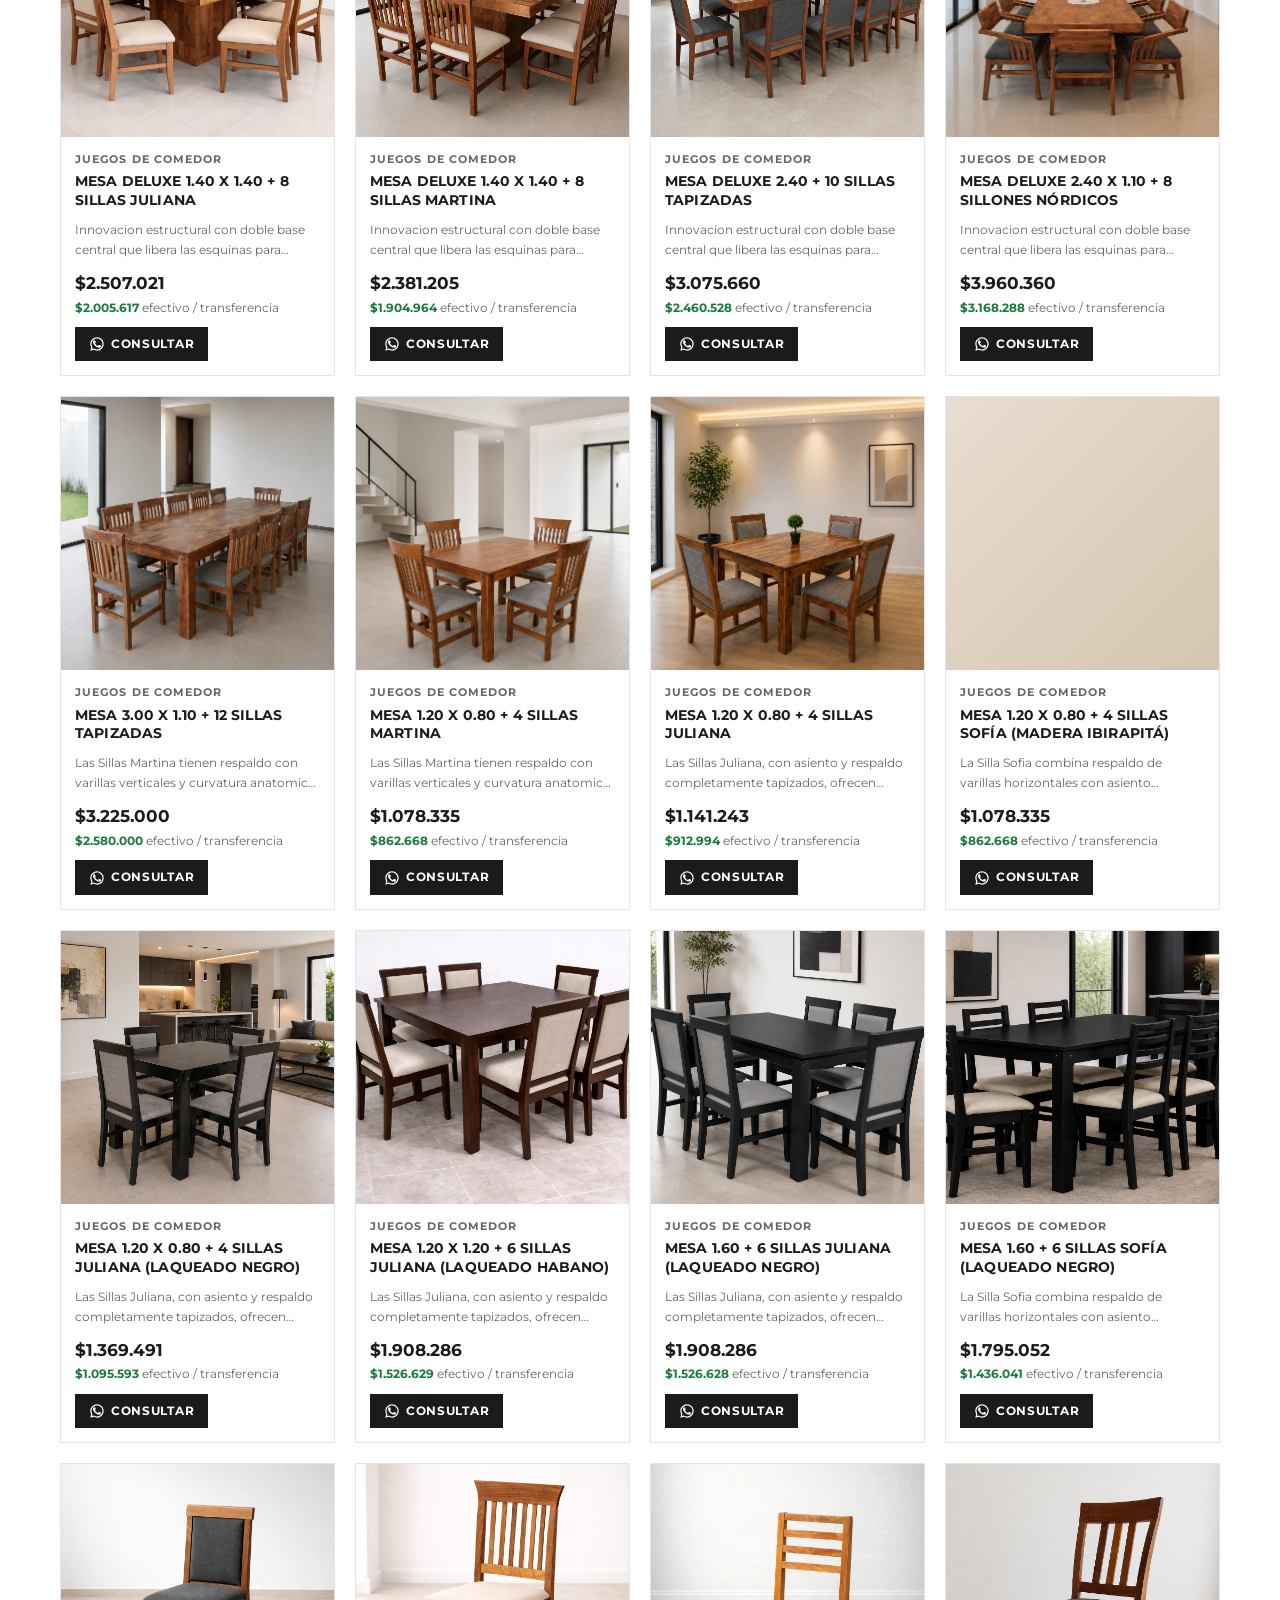
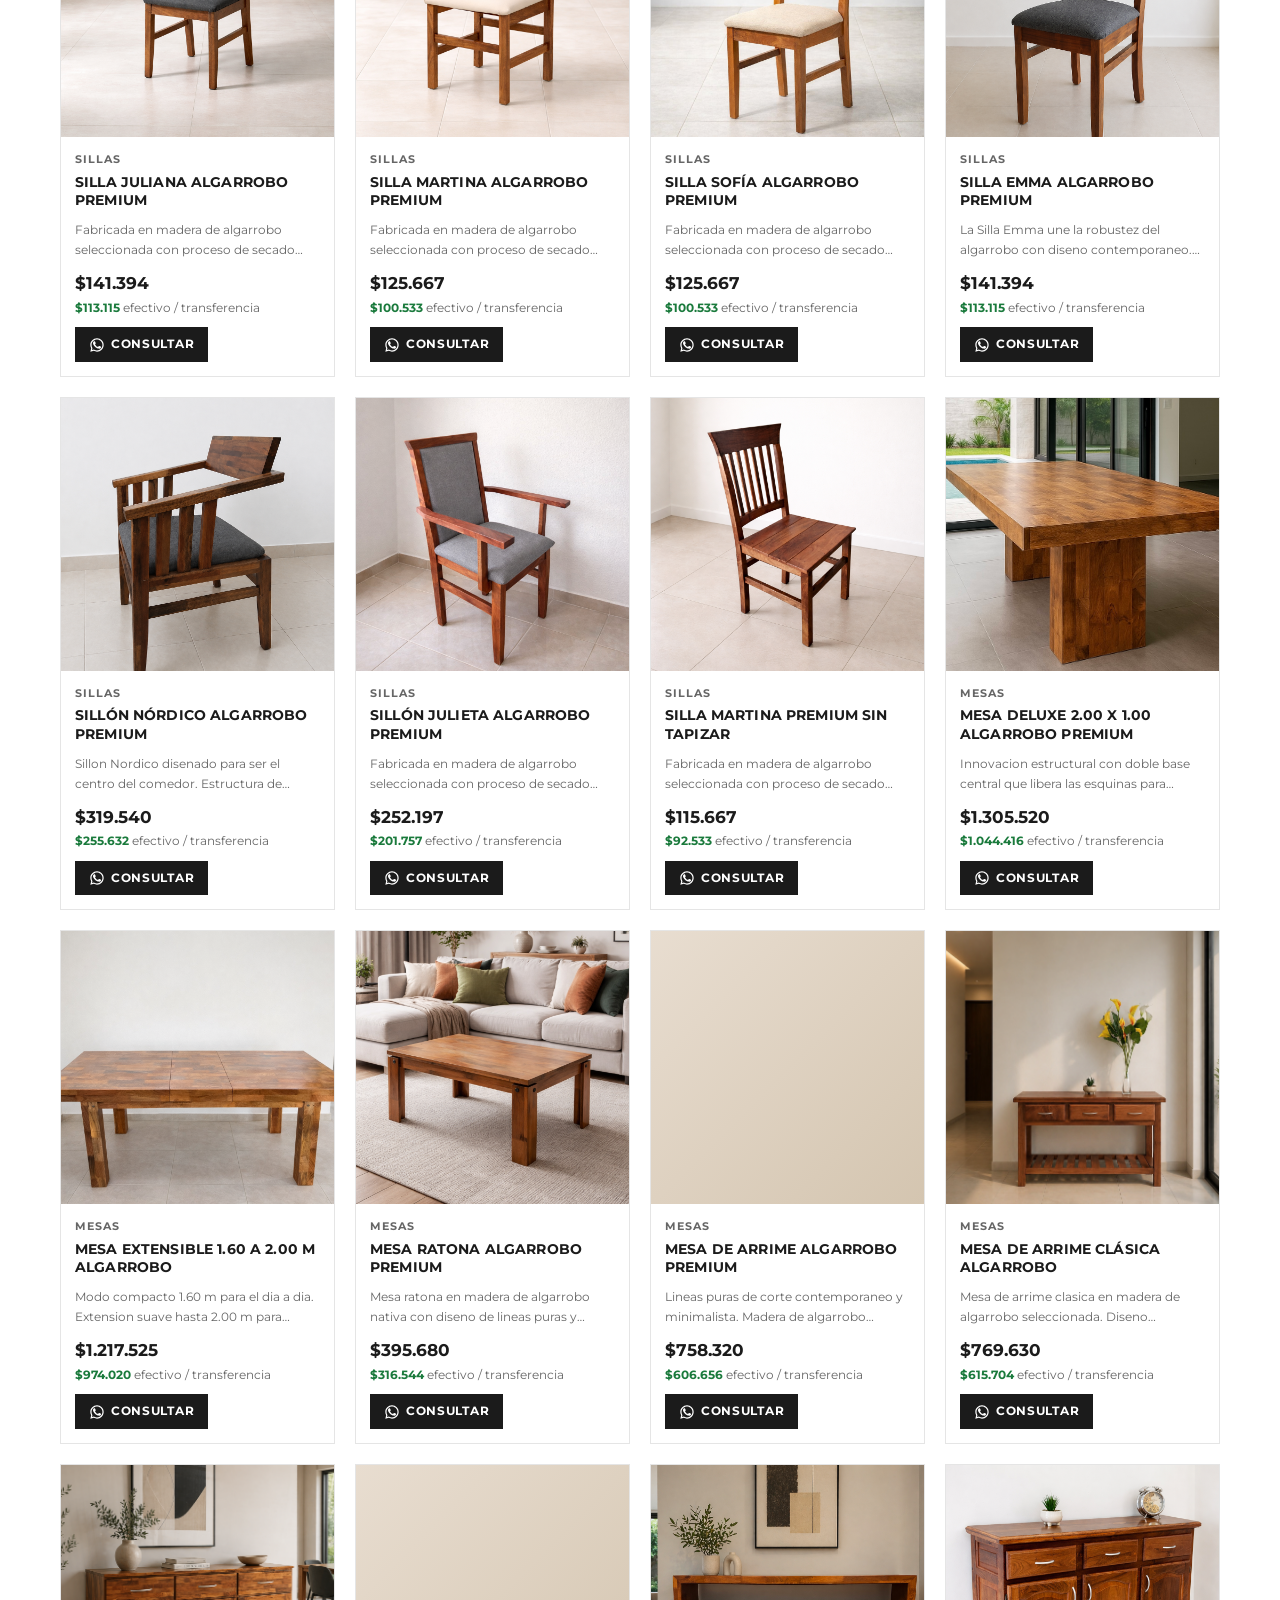
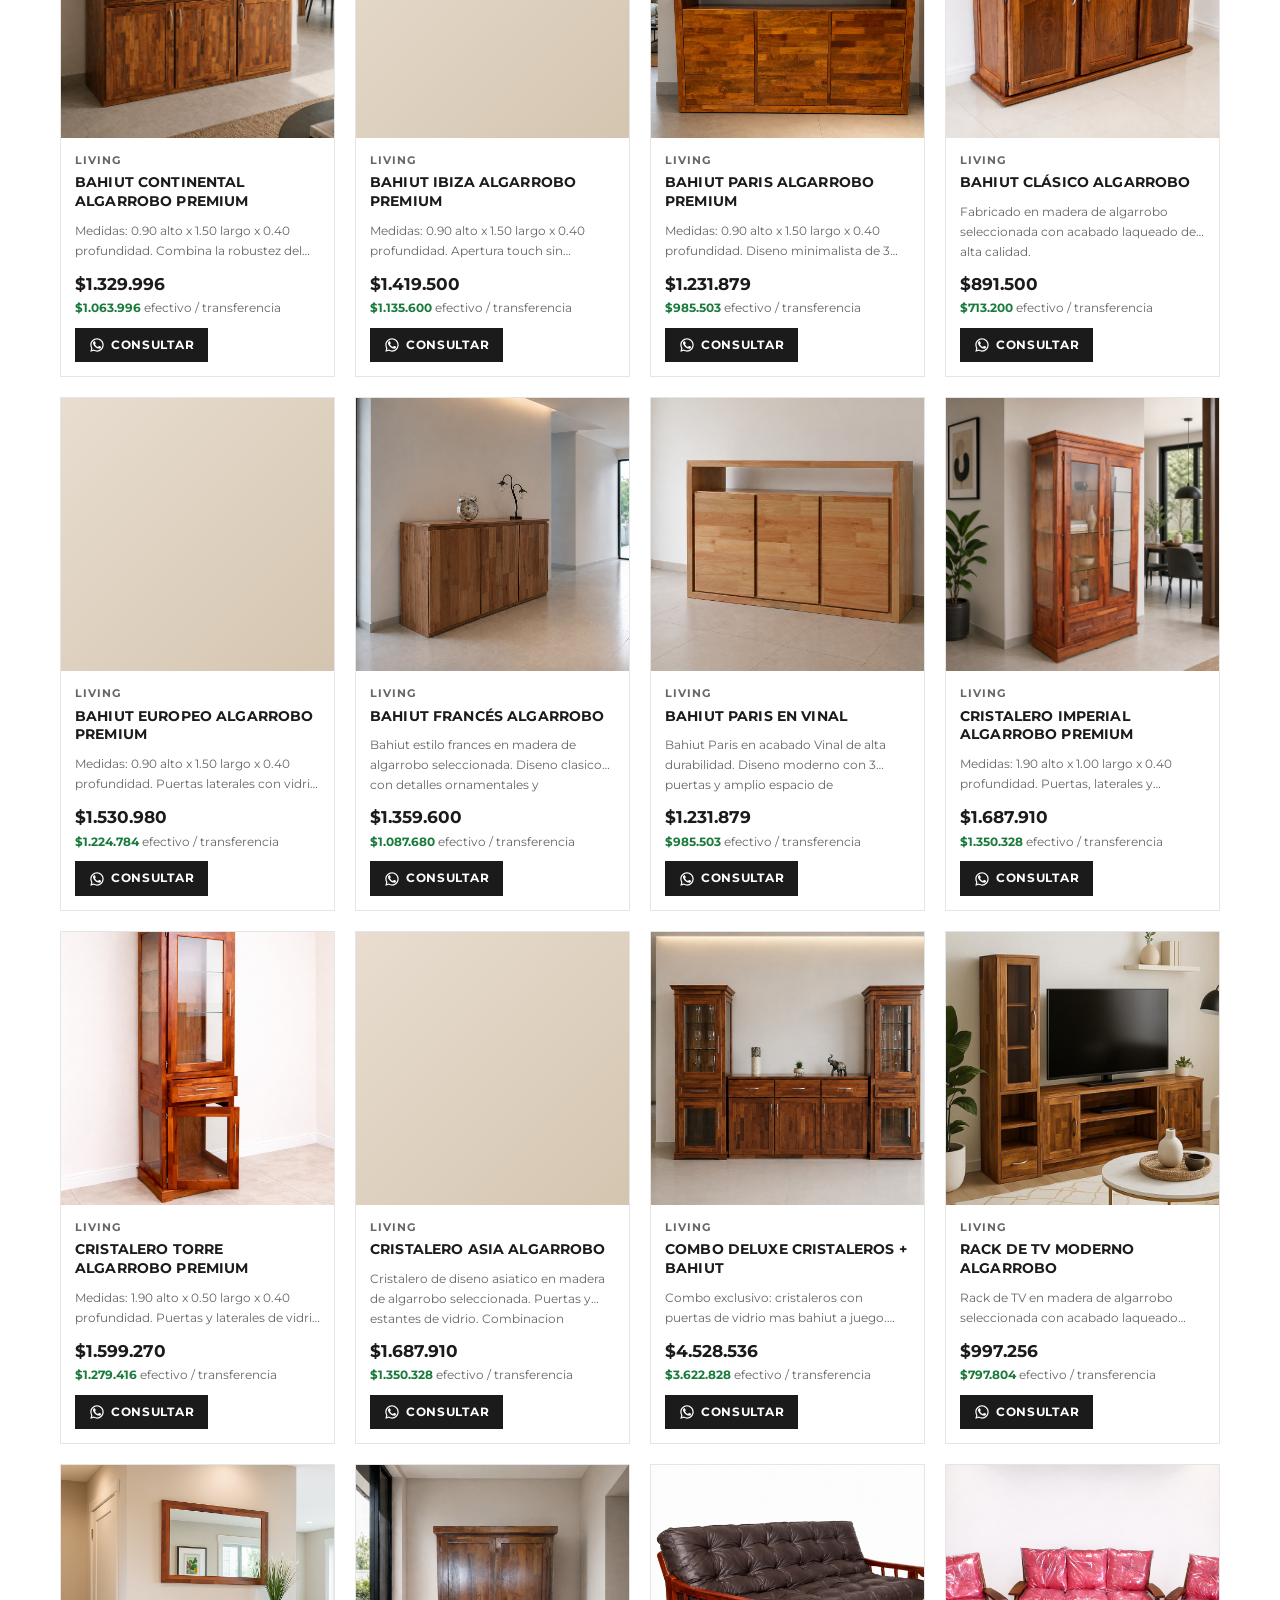
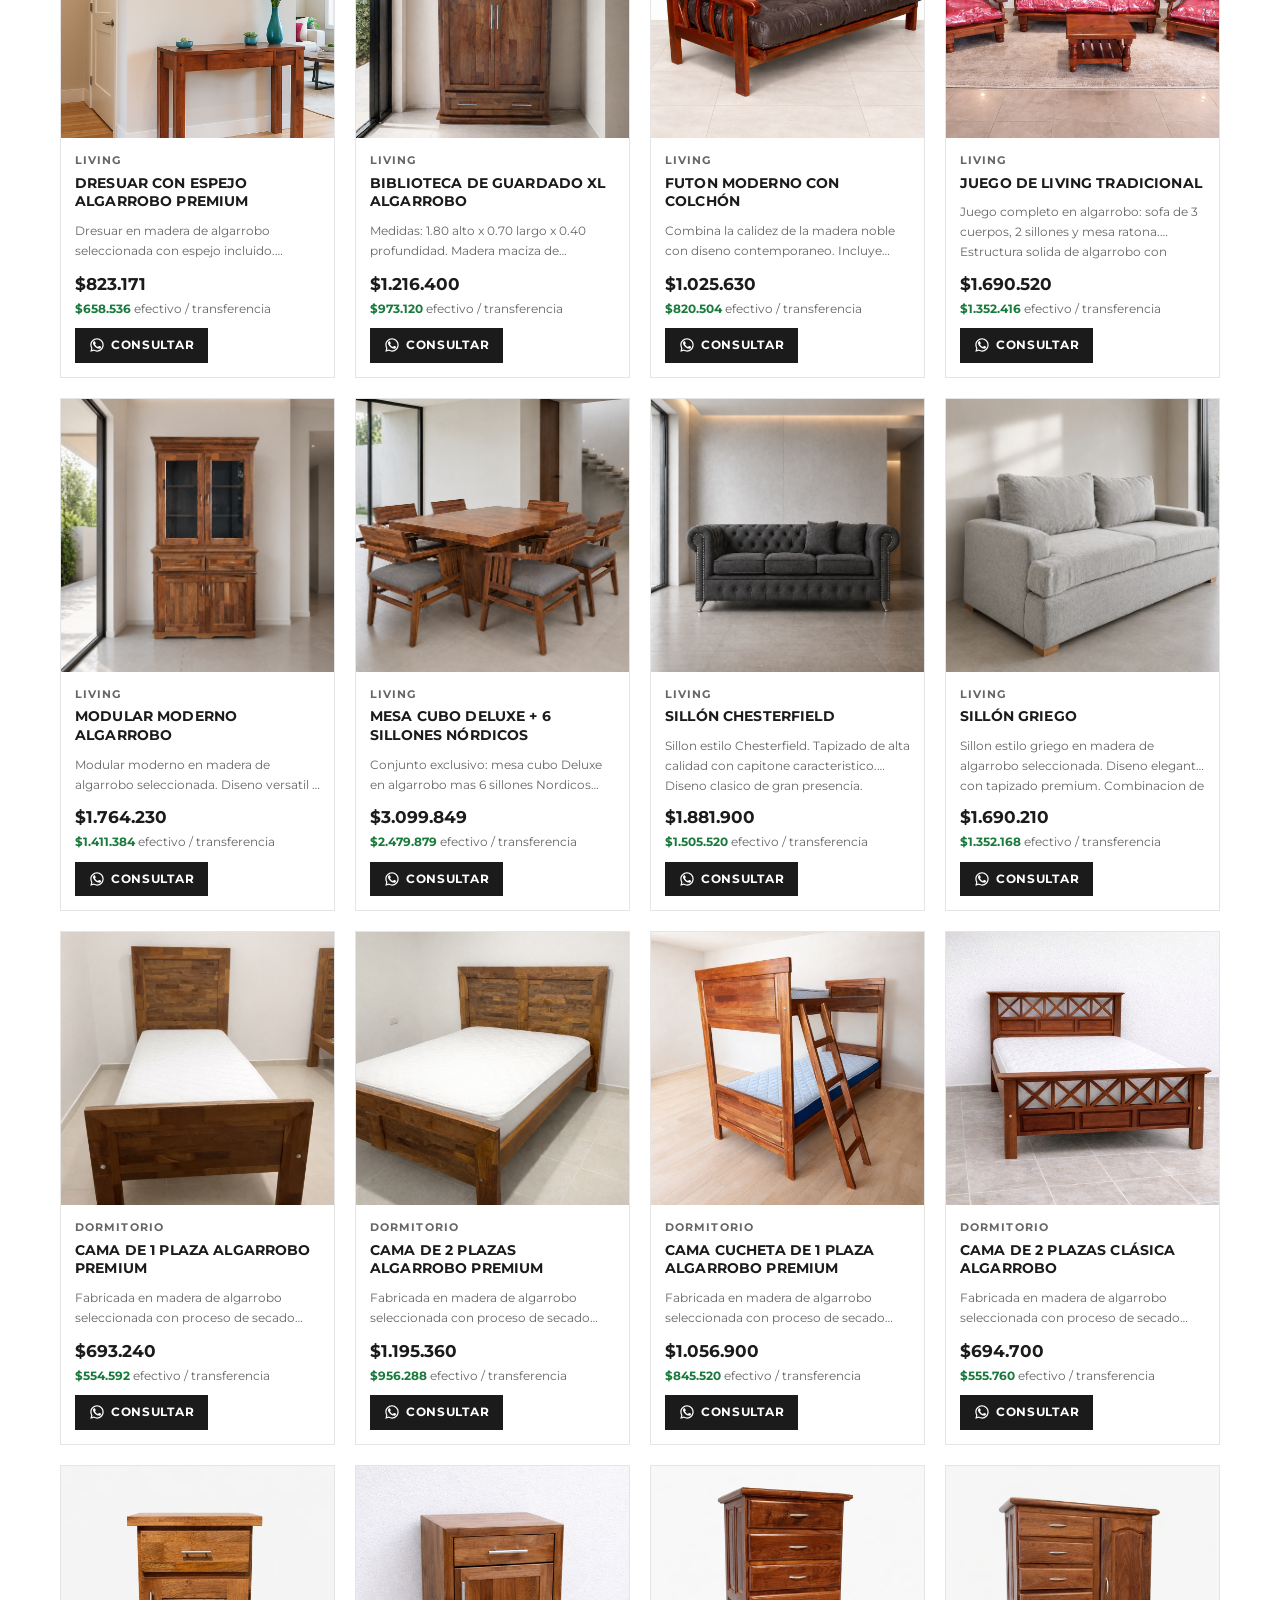
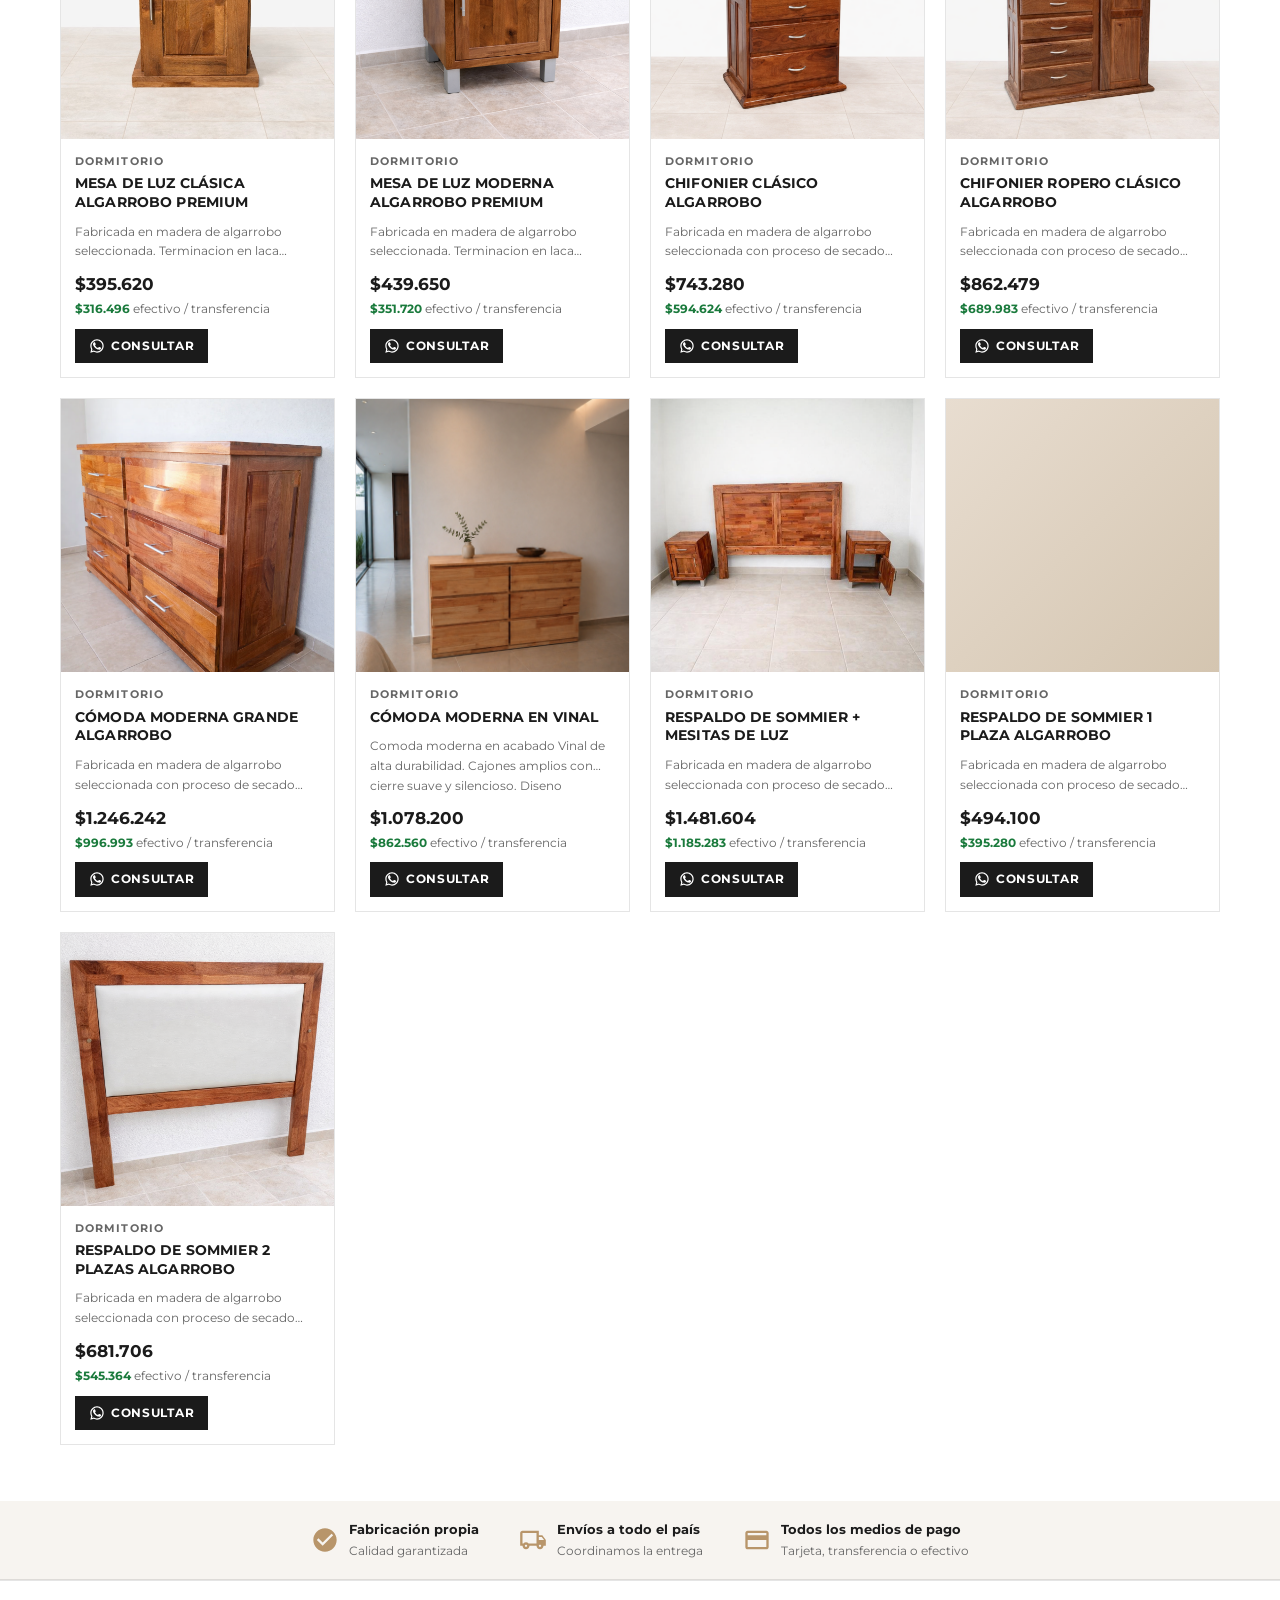
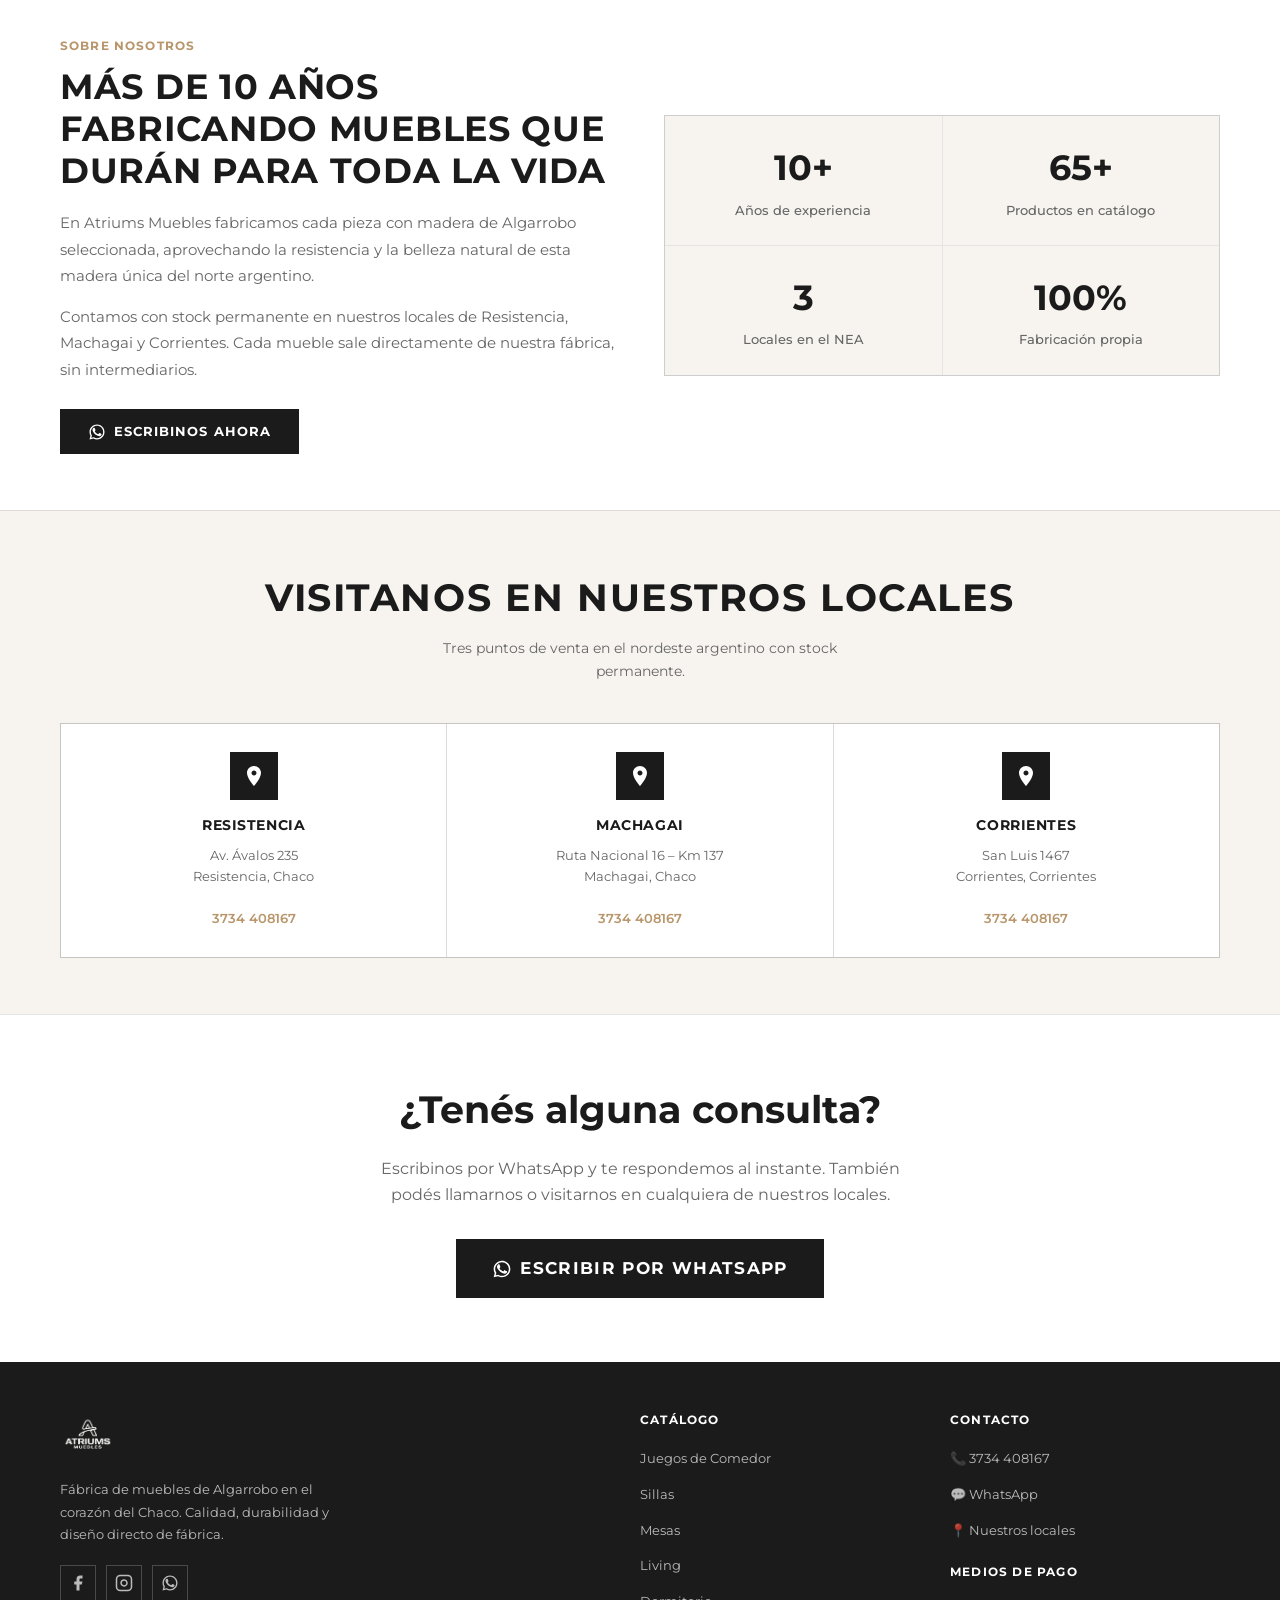
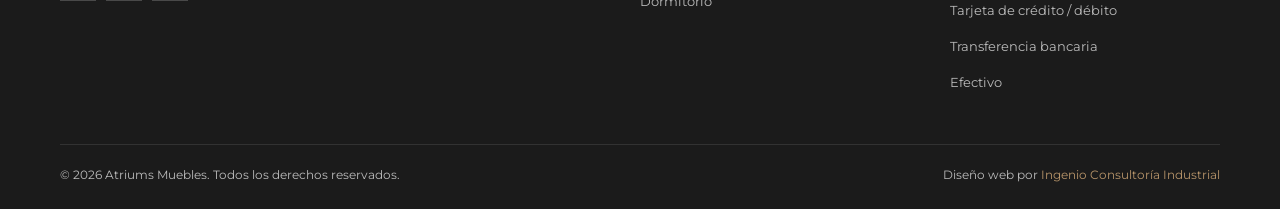
==== commit dfe32059: "Agrega 2 productos nuevos + buscador en catálogo - Mesa 1.60 + 6 sillas Juliana (laqueado negro) $1." ====
--- a/index.html
+++ b/index.html
@@ -134,6 +134,13 @@
     <div class="section-header">
       <h2>Catálogo de Productos</h2>
     </div>
+    <div class="catalog-search-wrap">
+      <div class="catalog-search">
+        <svg width="18" height="18" viewBox="0 0 24 24" fill="none" stroke="currentColor" stroke-width="2" stroke-linecap="round" stroke-linejoin="round"><circle cx="11" cy="11" r="8"/><path d="m21 21-4.35-4.35"/></svg>
+        <input type="search" id="catalog-search-input" placeholder="Buscar mueble..." autocomplete="off" aria-label="Buscar producto">
+        <button id="catalog-search-clear" class="catalog-search__clear" aria-label="Limpiar búsqueda">✕</button>
+      </div>
+    </div>
     <div class="filters" id="filters" role="group" aria-label="Filtrar por categoría">
       <!-- generado por JS -->
     </div>
@@ -142,7 +149,7 @@
     </div>
     <div class="no-results" id="no-results">
       <svg width="48" height="48" viewBox="0 0 24 24" fill="none" stroke="currentColor" stroke-width="1.5"><circle cx="11" cy="11" r="8"/><path d="m21 21-4.35-4.35"/></svg>
-      <p style="margin-top:16px;">No se encontraron productos en esta categoría.</p>
+      <p style="margin-top:16px;">No se encontraron productos.</p>
     </div>
   </div>
 </section>
--- a/assets/css/styles.css
+++ b/assets/css/styles.css
@@ -249,6 +249,54 @@
 .section-header p { color: var(--color-text-muted); font-size: 0.9rem; max-width: 440px; margin: 0 auto; }
 
 /* ===== FILTERS — ICON CARDS ===== */
+.catalog-search-wrap {
+  display: flex;
+  justify-content: center;
+  margin-bottom: 20px;
+}
+.catalog-search {
+  position: relative;
+  display: flex;
+  align-items: center;
+  width: 100%;
+  max-width: 480px;
+  background: #f5f2ee;
+  border: 1.5px solid #e0d8cf;
+  border-radius: 40px;
+  padding: 0 16px;
+  gap: 8px;
+  transition: border-color 0.2s;
+}
+.catalog-search:focus-within {
+  border-color: var(--color-accent);
+  background: #fff;
+}
+.catalog-search svg {
+  flex-shrink: 0;
+  color: #9e8a72;
+}
+.catalog-search input {
+  flex: 1;
+  border: none;
+  background: transparent;
+  font-size: 0.95rem;
+  color: var(--color-text);
+  padding: 12px 0;
+  outline: none;
+  font-family: inherit;
+}
+.catalog-search input::placeholder { color: #b0a090; }
+.catalog-search__clear {
+  background: none;
+  border: none;
+  cursor: pointer;
+  color: #b0a090;
+  font-size: 0.9rem;
+  padding: 4px;
+  line-height: 1;
+  display: none;
+}
+.catalog-search__clear.visible { display: block; }
 .filters {
   display: flex;
   gap: 8px;
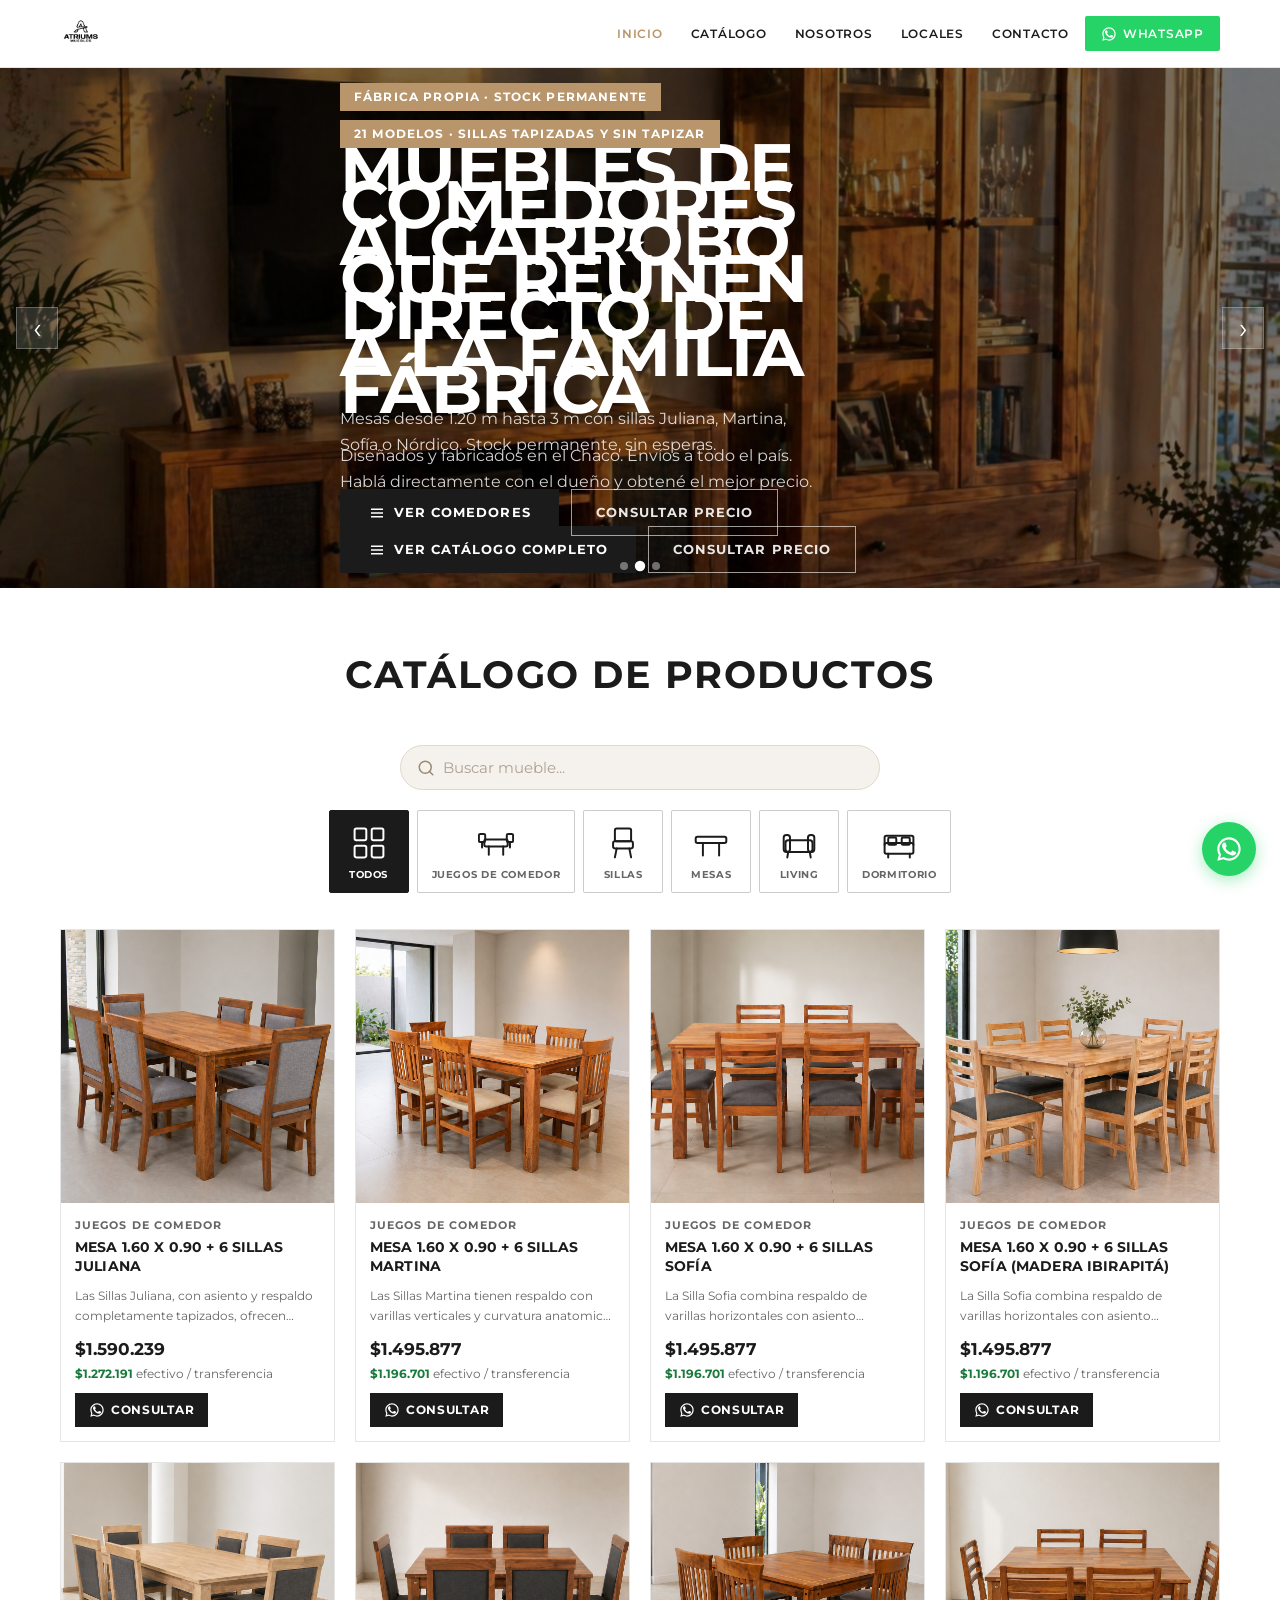
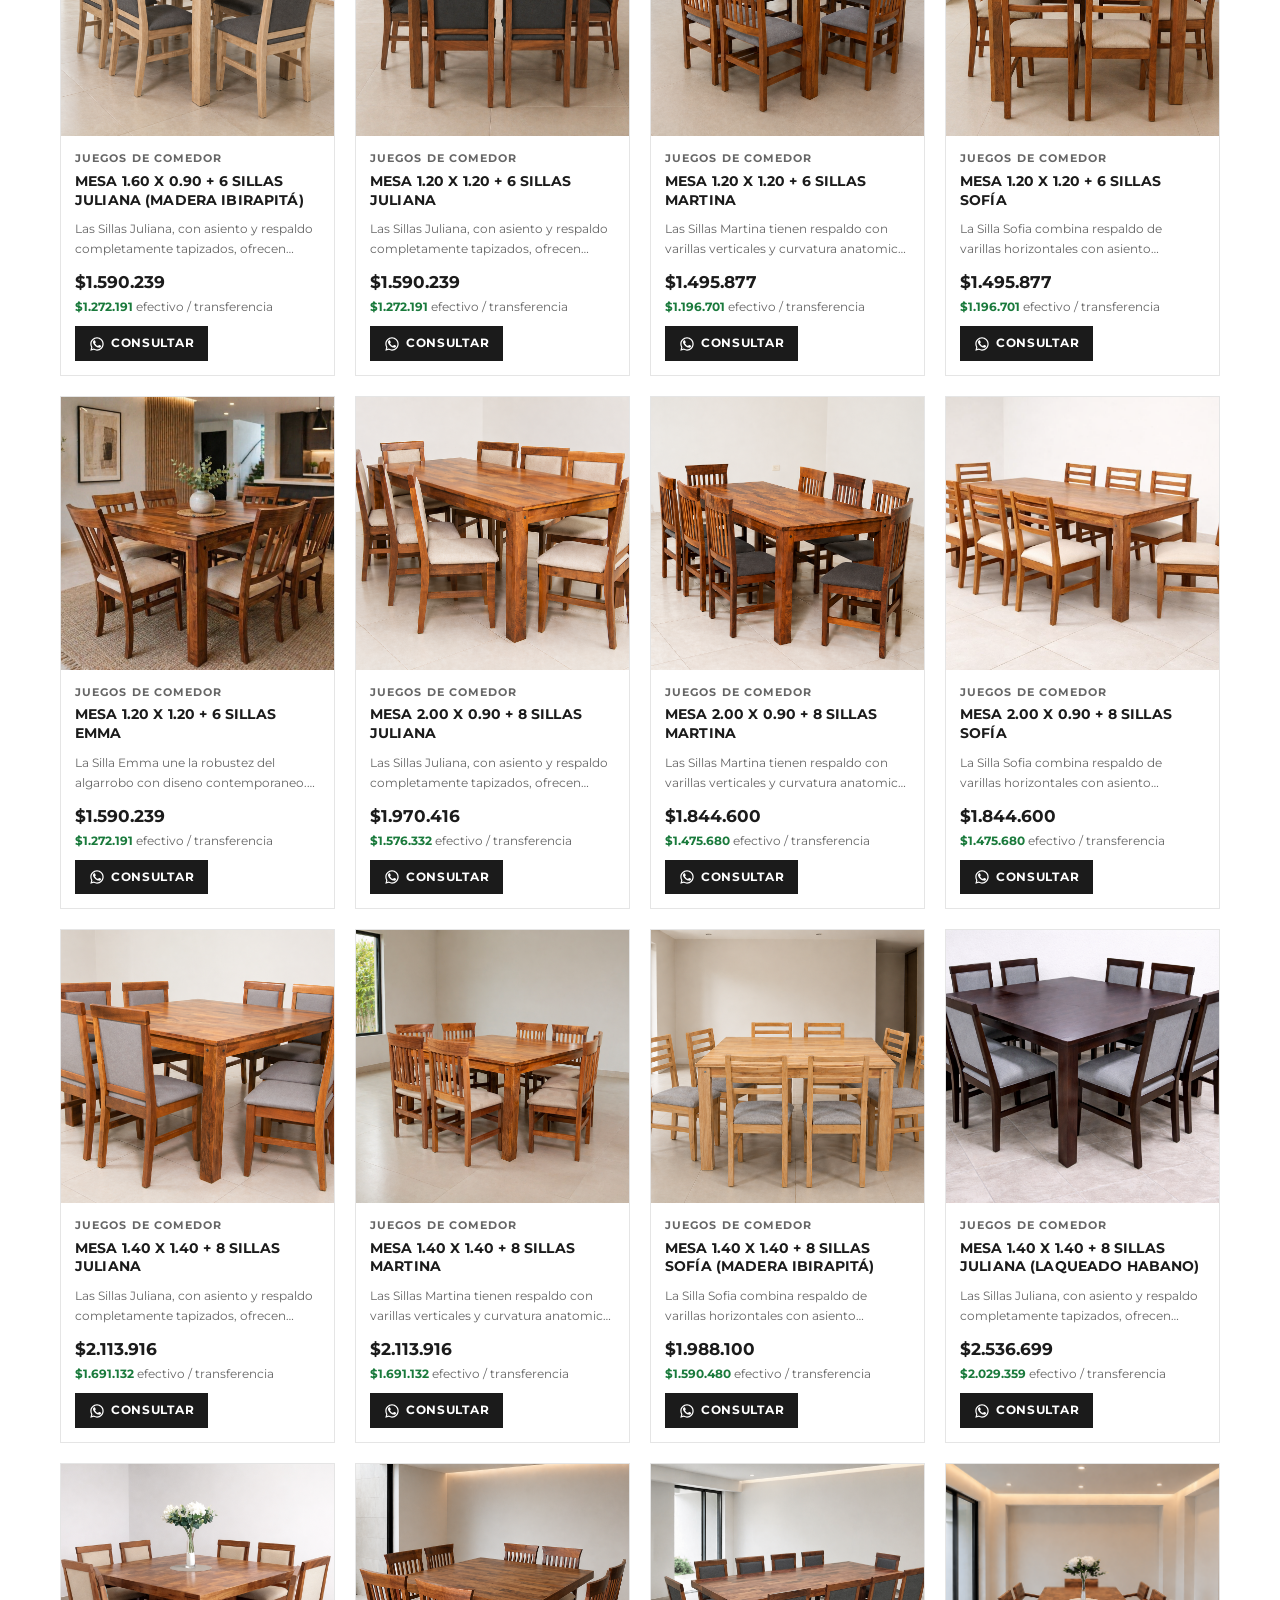
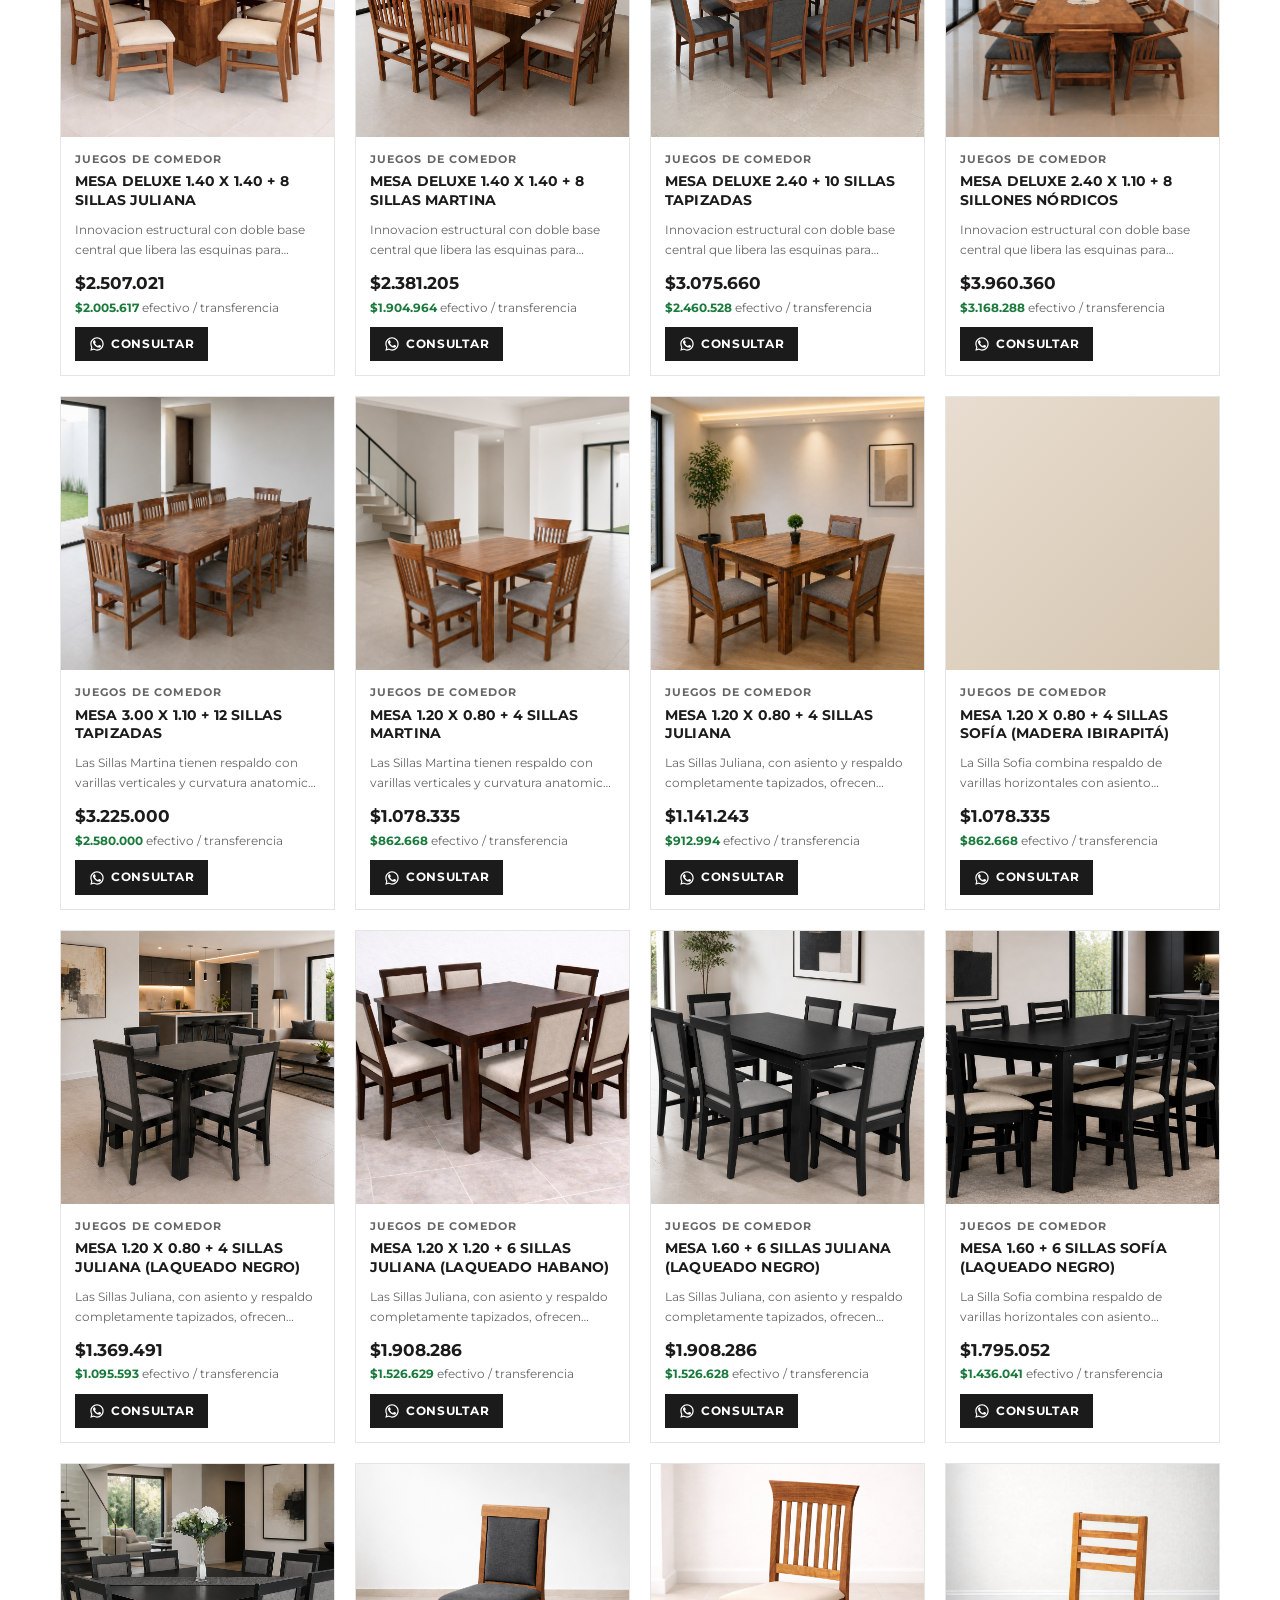
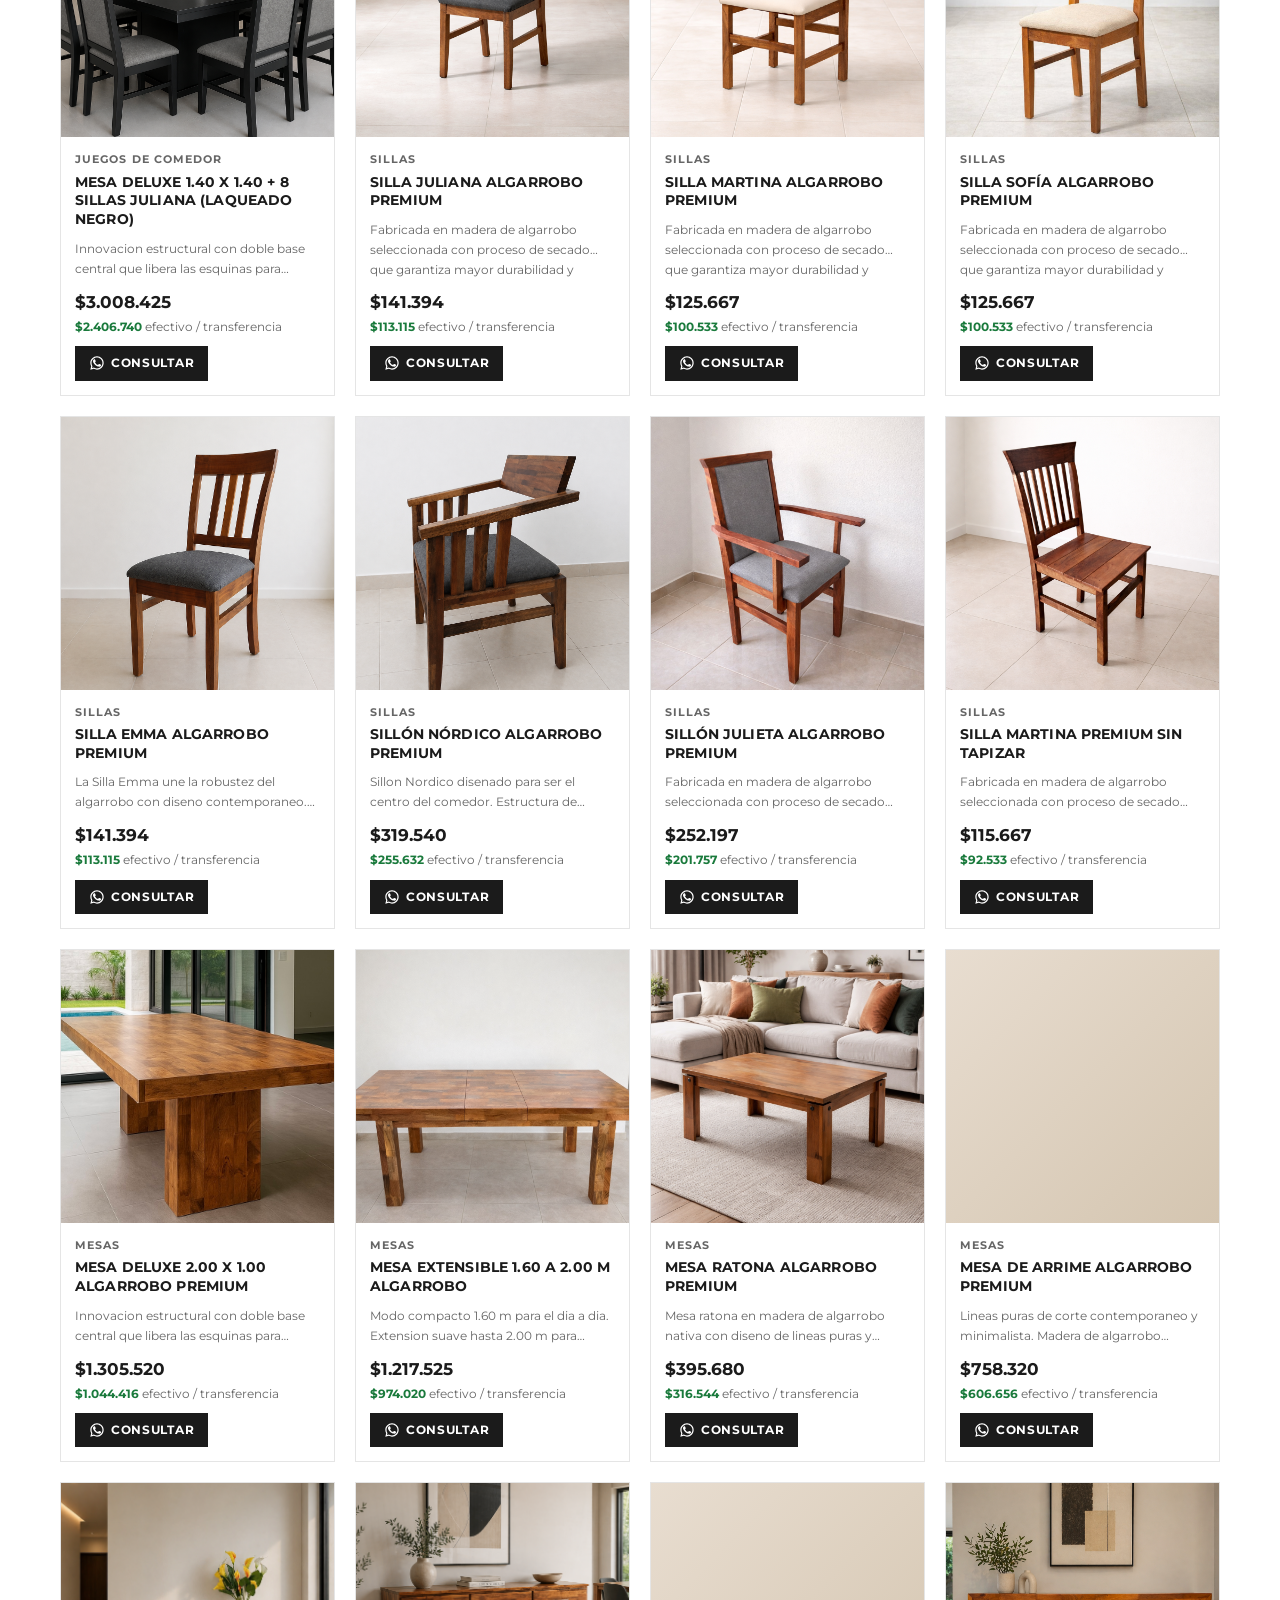
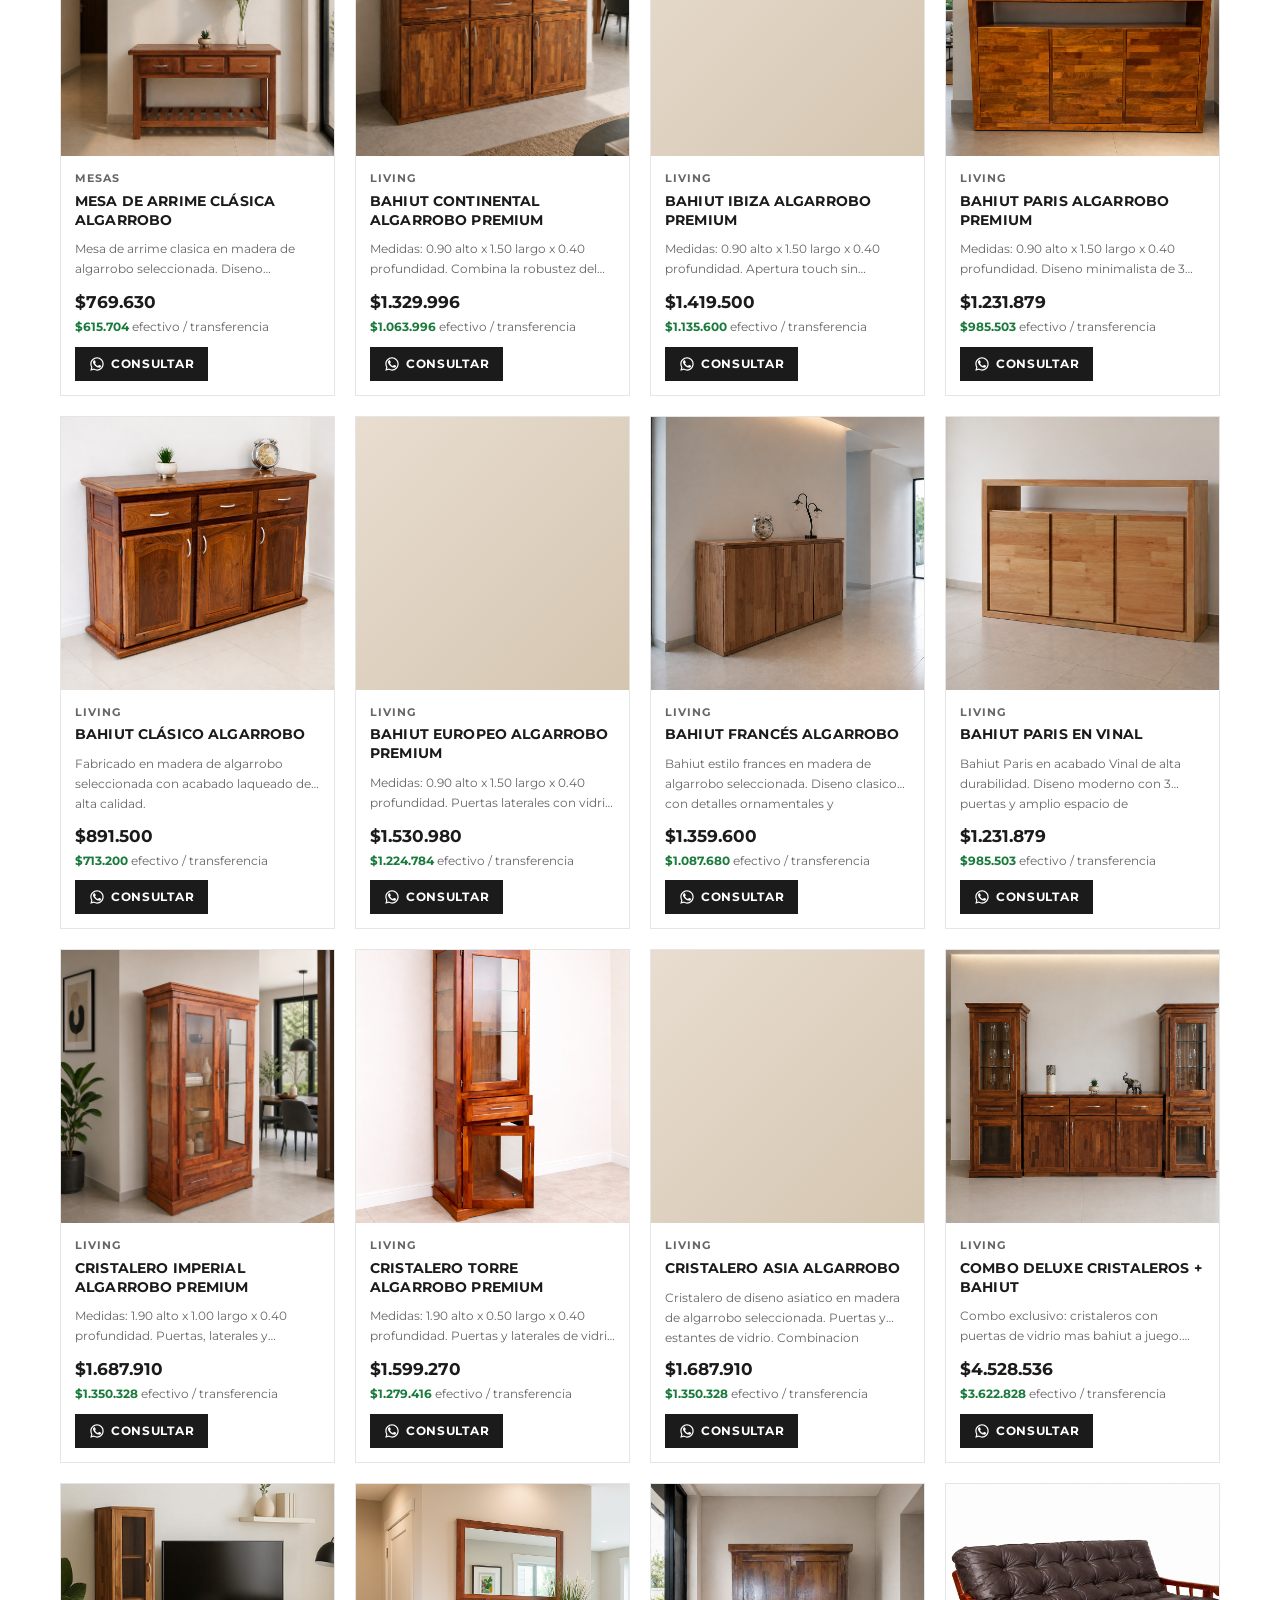
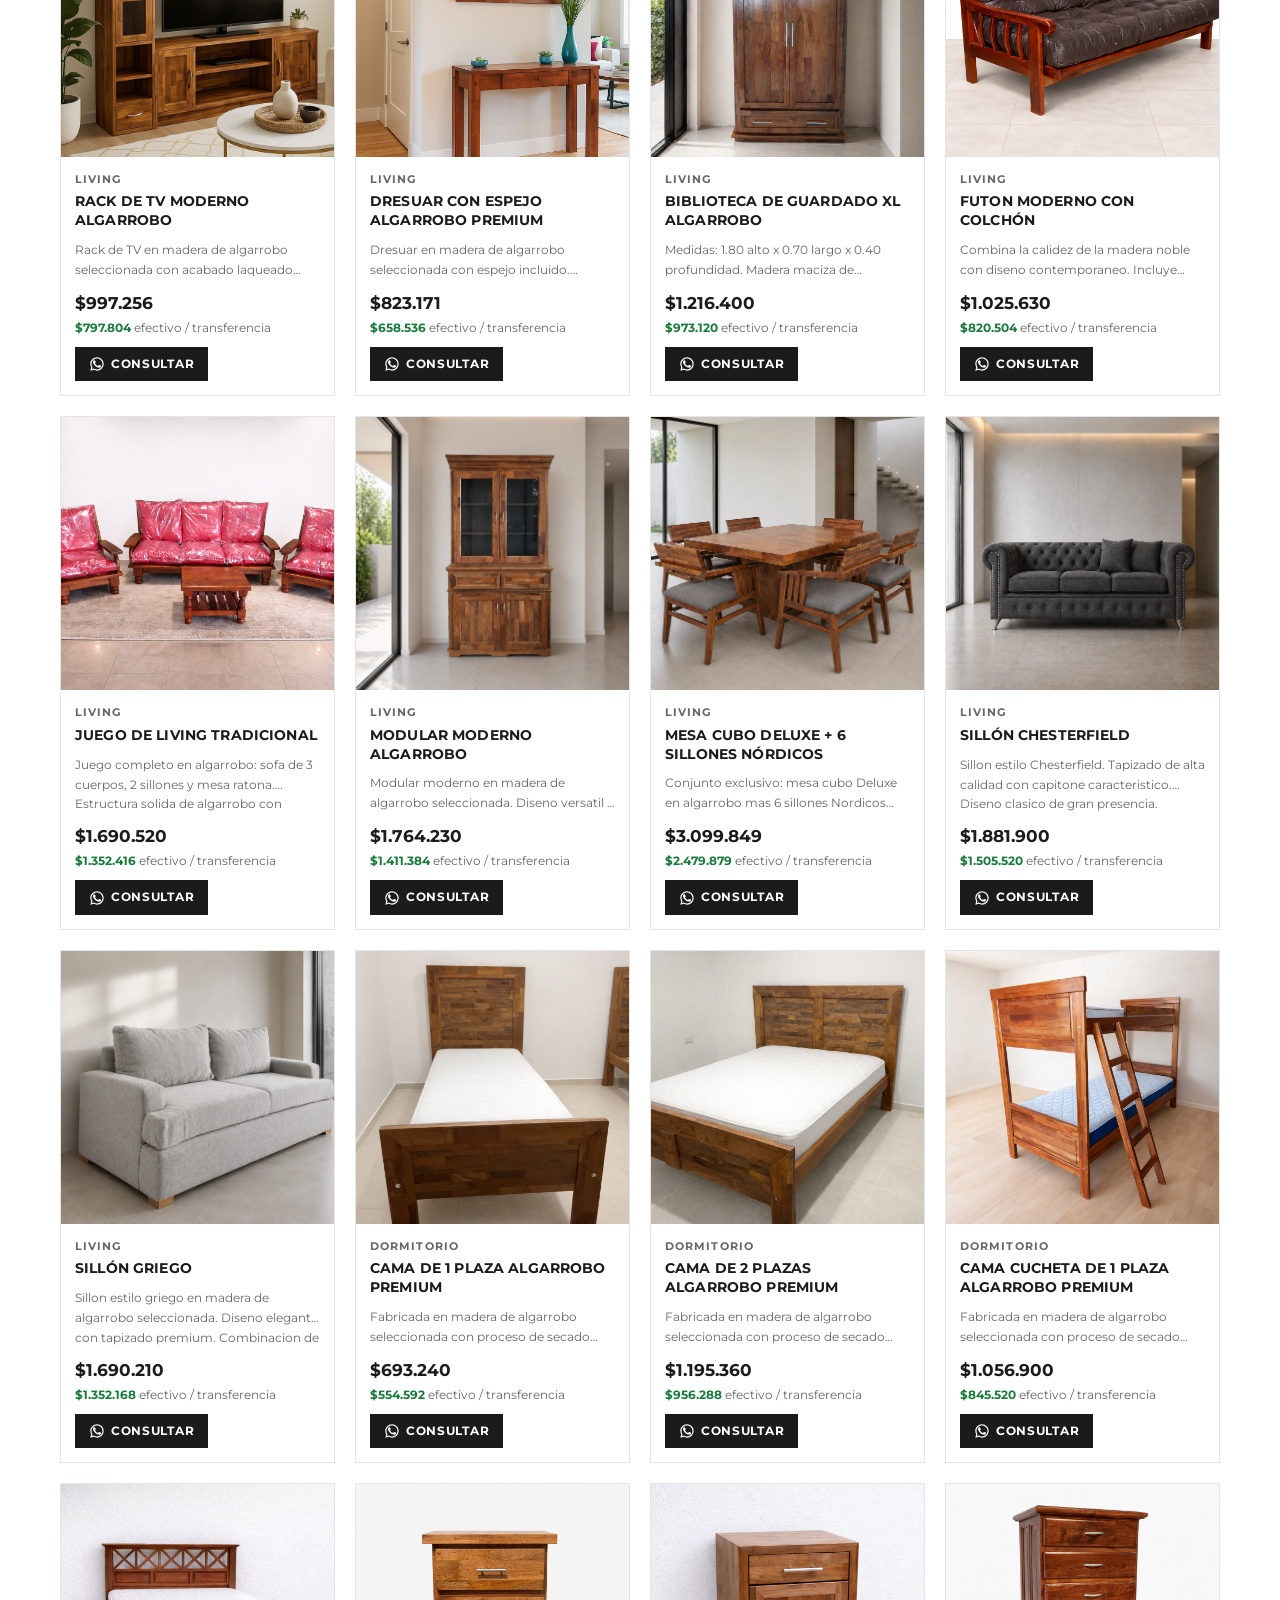
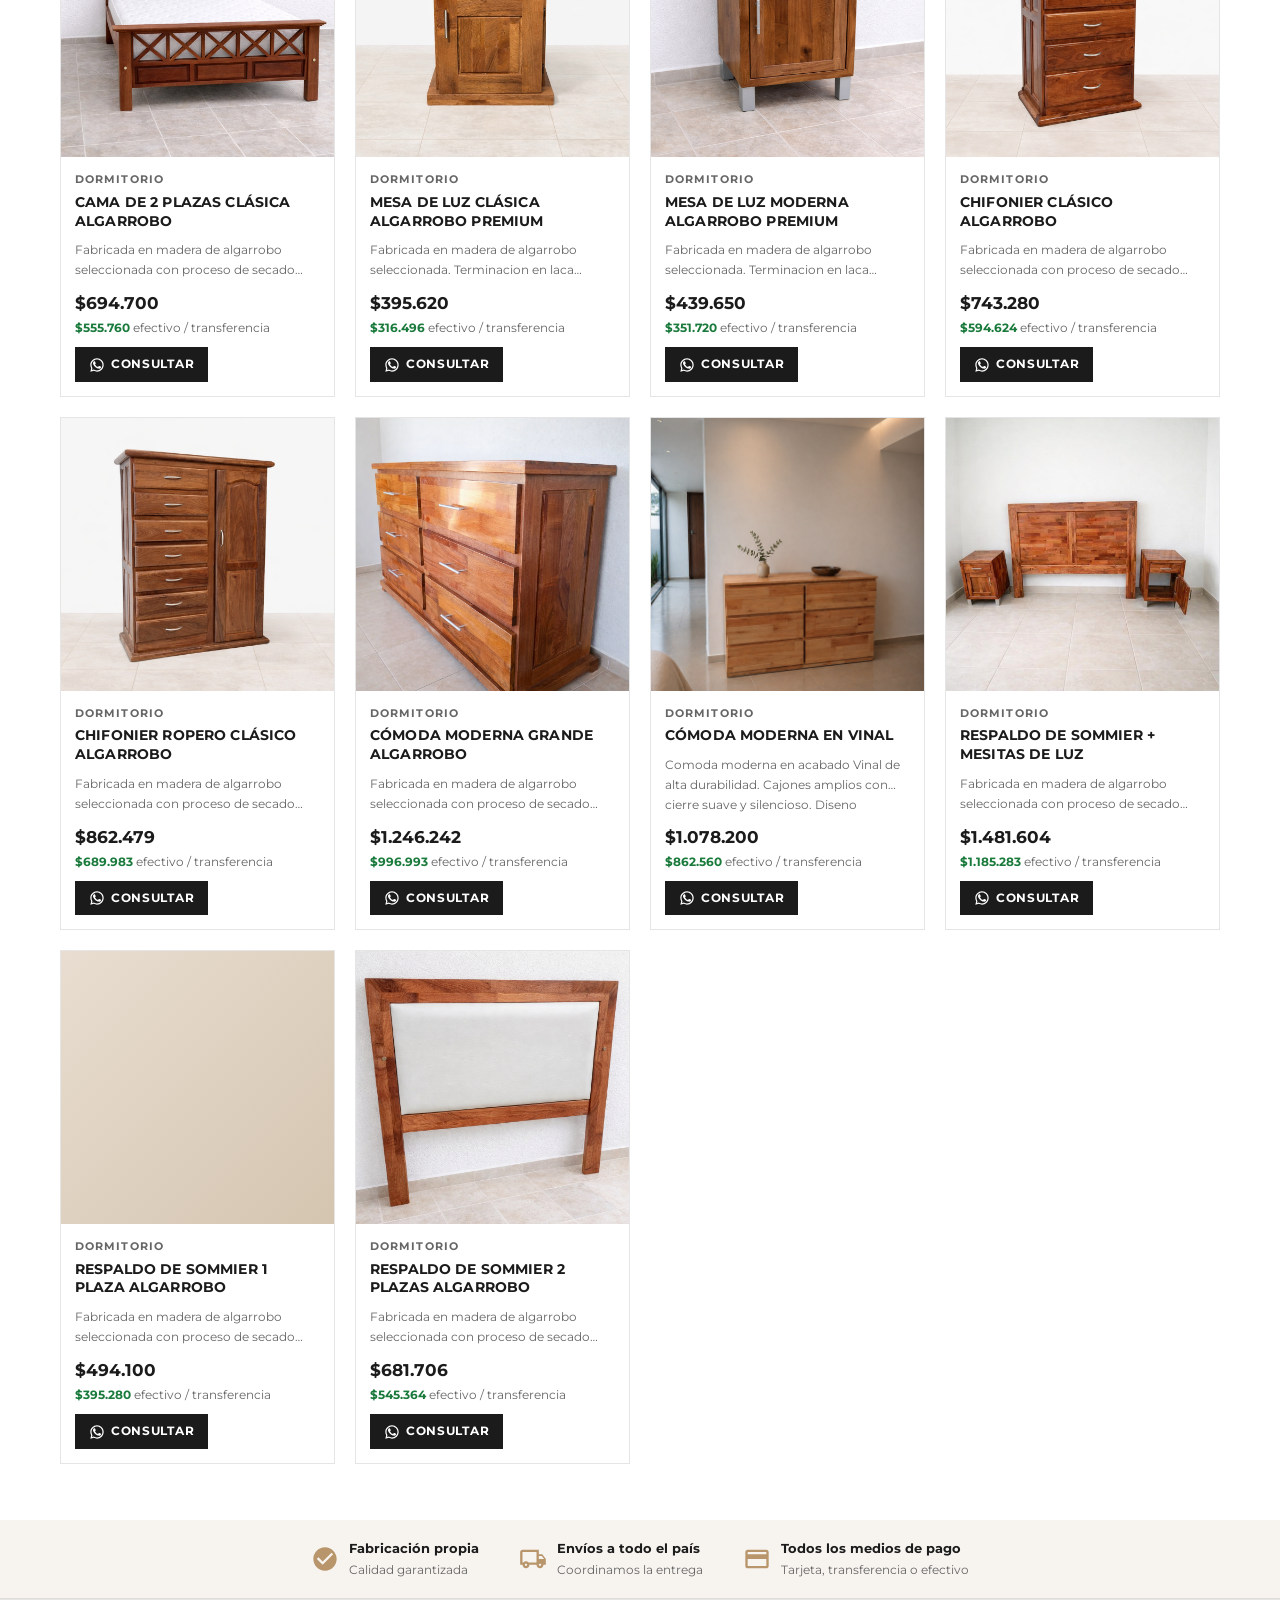
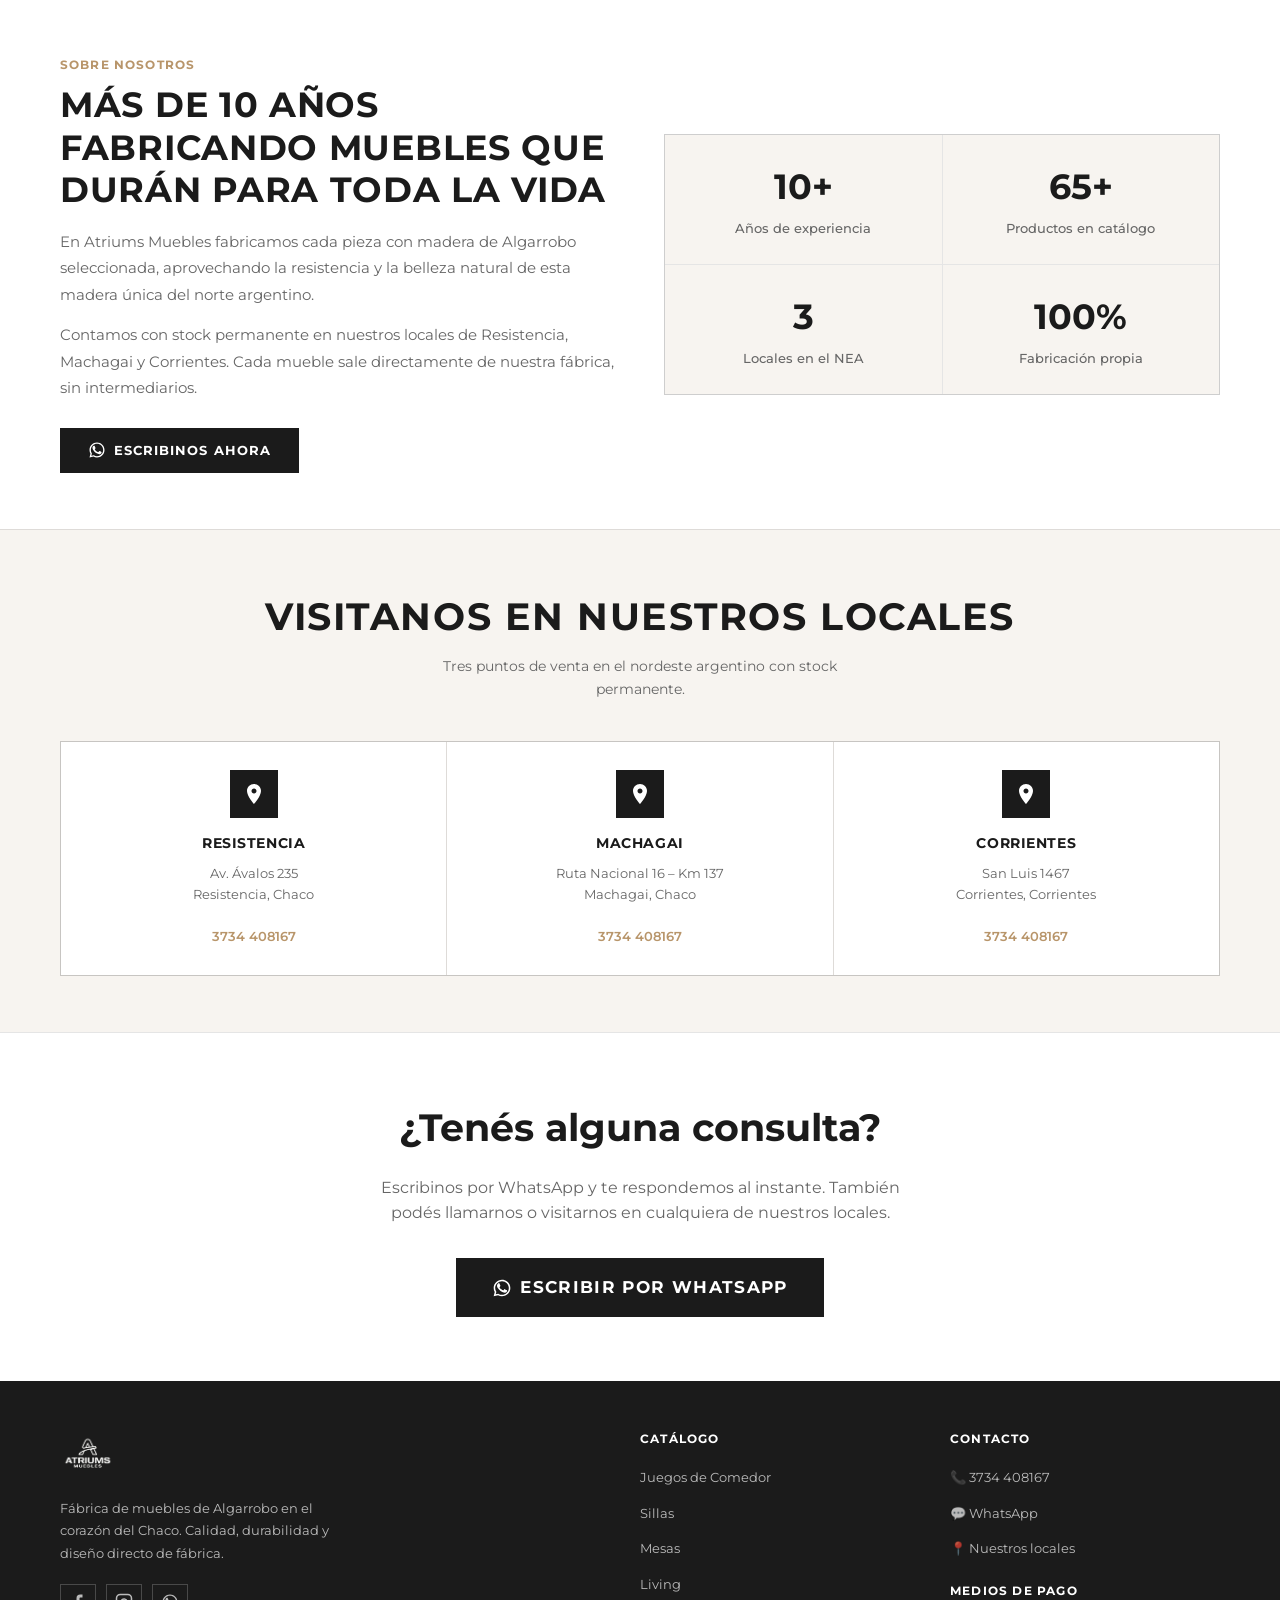
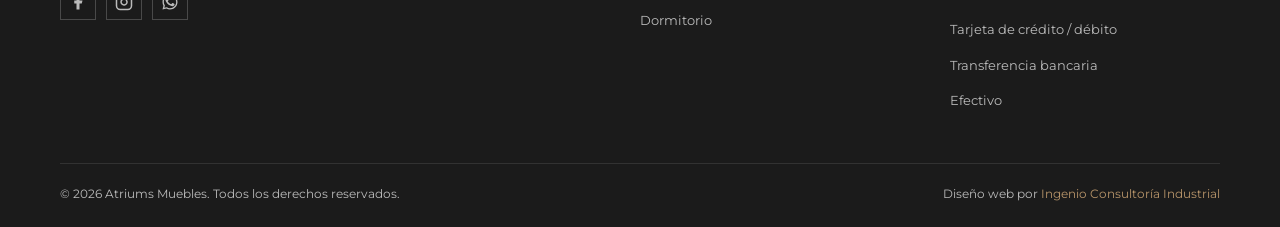
==== commit 9eab6b00: "Agrega Mesa Deluxe 1.40x1.40+8 Juliana negro y actualiza textos del hero - Mesa Deluxe 1.40 x 1.40 +" ====
--- a/index.html
+++ b/index.html
@@ -63,13 +63,13 @@
 <section class="hero" id="hero">
   <div class="hero-carousel" id="heroCarousel">
 
-    <!-- Slide 1 -->
-    <div class="hero-slide active" style="background:linear-gradient(rgba(0,0,0,0.52),rgba(0,0,0,0.52)),url('assets/img/hero-1.jpg') center/cover no-repeat">
+    <!-- Slide 1 (foto hero-3) -->
+    <div class="hero-slide active" style="background:linear-gradient(rgba(0,0,0,0.52),rgba(0,0,0,0.52)),url('assets/img/hero-3.jpg') center/cover no-repeat">
       <div class="container">
         <div class="hero-content">
           <span class="hero-badge">Fábrica Propia · Stock Permanente</span>
-          <h1>Muebles de <em>Algarrobo</em><br>directo de fábrica</h1>
-          <p>Diseñados y fabricados en el Chaco. Envíos a todo el país. Hablá directamente con el dueño y obtené el mejor precio.</p>
+          <h1>El corazón<br>del <em>hogar</em></h1>
+          <p>Encontrá los muebles que tu familia merece. Fabricación propia en algarrobo con acabados de lujo y diseños contemporáneos.</p>
           <div class="hero-actions">
             <a href="#catalog-section" class="btn-primary">
               <svg width="18" height="18" viewBox="0 0 24 24" fill="currentColor"><path d="M4 6h16v2H4zm0 5h16v2H4zm0 5h16v2H4z"/></svg>
@@ -81,13 +81,13 @@
       </div>
     </div>
 
-    <!-- Slide 2 -->
+    <!-- Slide 2 (foto hero-2) -->
     <div class="hero-slide" style="background:linear-gradient(rgba(0,0,0,0.52),rgba(0,0,0,0.52)),url('assets/img/hero-2.jpg') center/cover no-repeat">
       <div class="container">
         <div class="hero-content">
-          <span class="hero-badge">21 Modelos · Sillas tapizadas y sin tapizar</span>
-          <h1>Comedores que <em>reúnen</em><br>a la familia</h1>
-          <p>Mesas desde 1.20 m hasta 3 m con sillas Juliana, Martina, Sofía o Nórdico. Stock permanente, sin esperas.</p>
+          <span class="hero-badge">Diseñados para disfrutar · Fabricados para resistir</span>
+          <h1>Comedores pensados<br>para <em>durar</em></h1>
+          <p>Creamos juegos de comedor pensados para durar generaciones. La calidez de lo moderno con la resistencia de siempre.</p>
           <div class="hero-actions">
             <a href="#catalog-section" class="btn-primary" onclick="setTimeout(()=>applyFilter('comedores'),400)">
               <svg width="18" height="18" viewBox="0 0 24 24" fill="currentColor"><path d="M4 6h16v2H4zm0 5h16v2H4zm0 5h16v2H4z"/></svg>
@@ -99,13 +99,13 @@
       </div>
     </div>
 
-    <!-- Slide 3 -->
-    <div class="hero-slide" style="background:linear-gradient(rgba(0,0,0,0.52),rgba(0,0,0,0.52)),url('assets/img/hero-3.jpg') center/cover no-repeat">
+    <!-- Slide 3 (foto hero-1) -->
+    <div class="hero-slide" style="background:linear-gradient(rgba(0,0,0,0.52),rgba(0,0,0,0.52)),url('assets/img/hero-1.jpg') center/cover no-repeat">
       <div class="container">
         <div class="hero-content">
-          <span class="hero-badge">Living · Dormitorio · Bahiuts · Cristaleros</span>
-          <h1>Tu hogar con el <em>alma</em><br>del Algarrobo</h1>
-          <p>Desde bahiuts y cristaleros hasta camas y mesas de luz. Todo fabricado con madera nativa del norte argentino.</p>
+          <span class="hero-badge">Diseño moderno · Calidad eterna</span>
+          <h1>La evolución<br>del <em>Algarrobo</em></h1>
+          <p>Fabricamos muebles de Algarrobo con terminaciones de alta precisión. Elegancia y resistencia en cada detalle.</p>
           <div class="hero-actions">
             <a href="#catalog-section" class="btn-primary">
               <svg width="18" height="18" viewBox="0 0 24 24" fill="currentColor"><path d="M4 6h16v2H4zm0 5h16v2H4zm0 5h16v2H4z"/></svg>
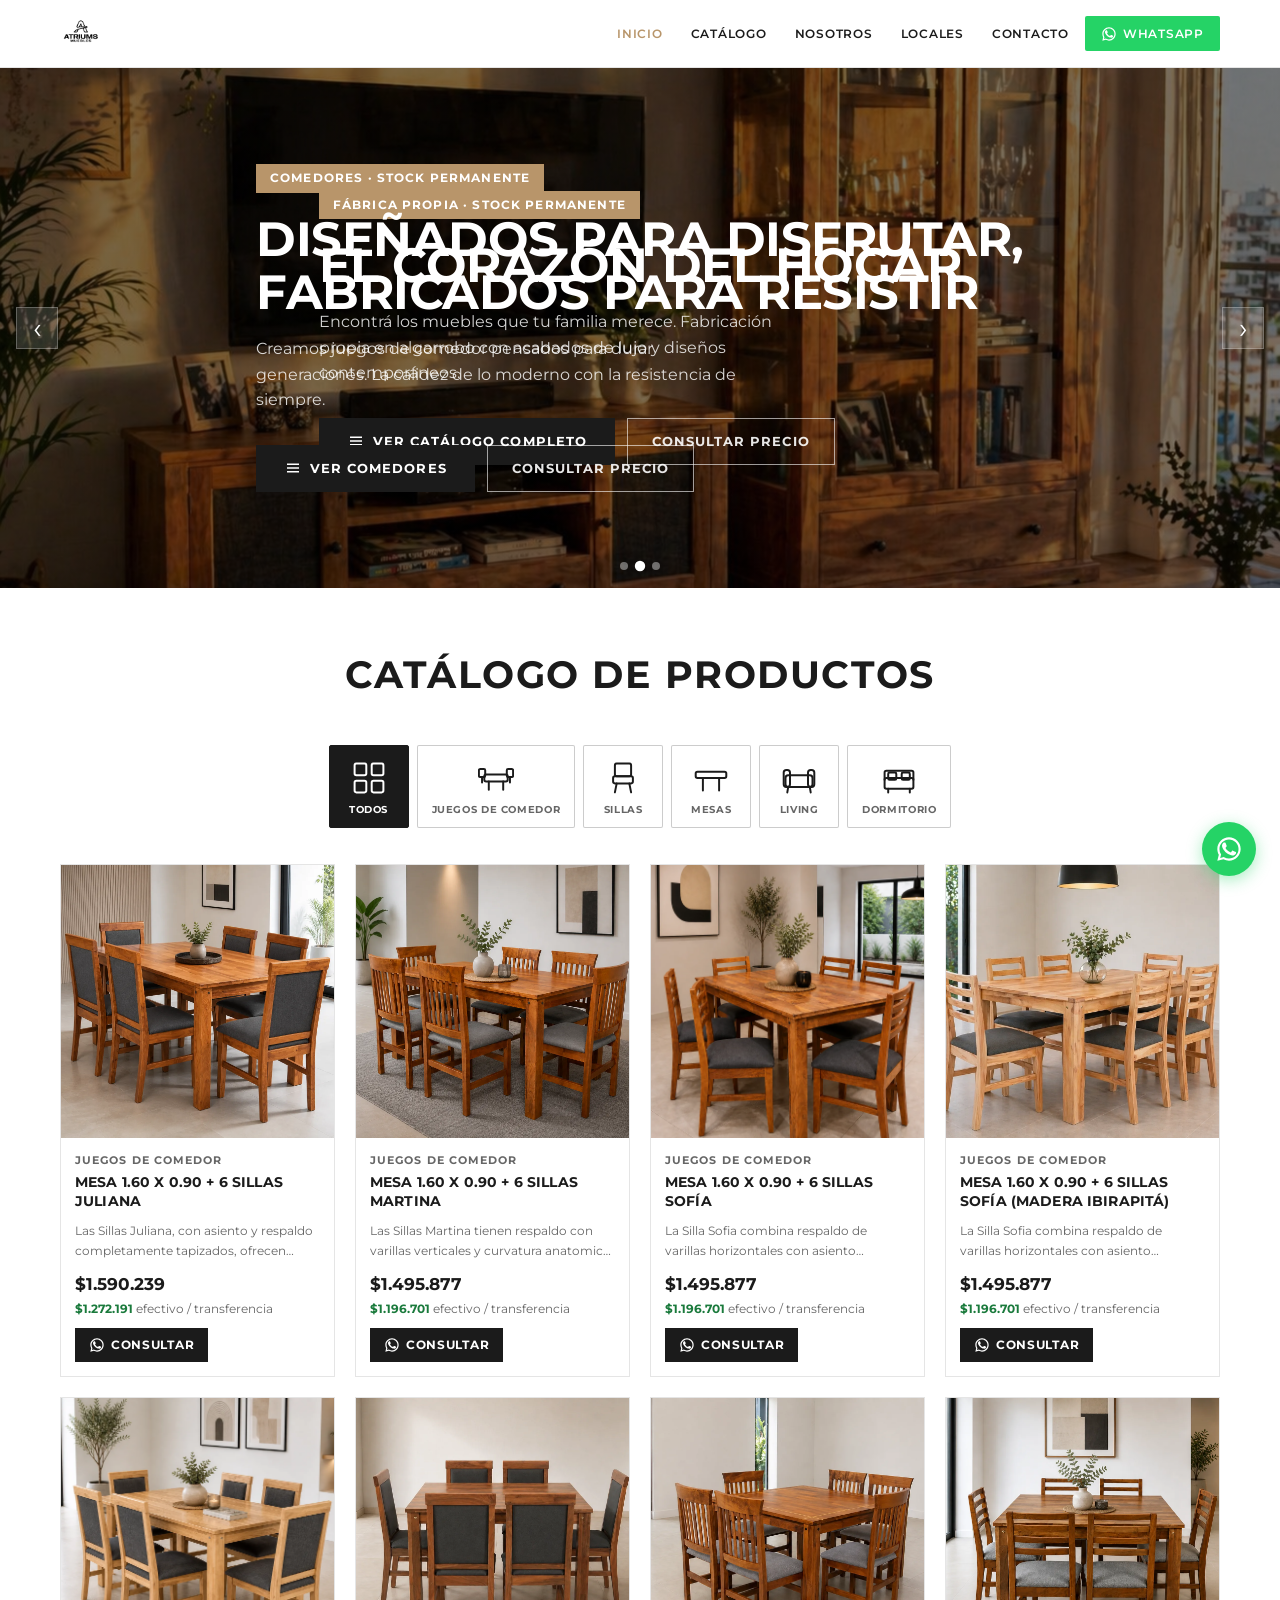
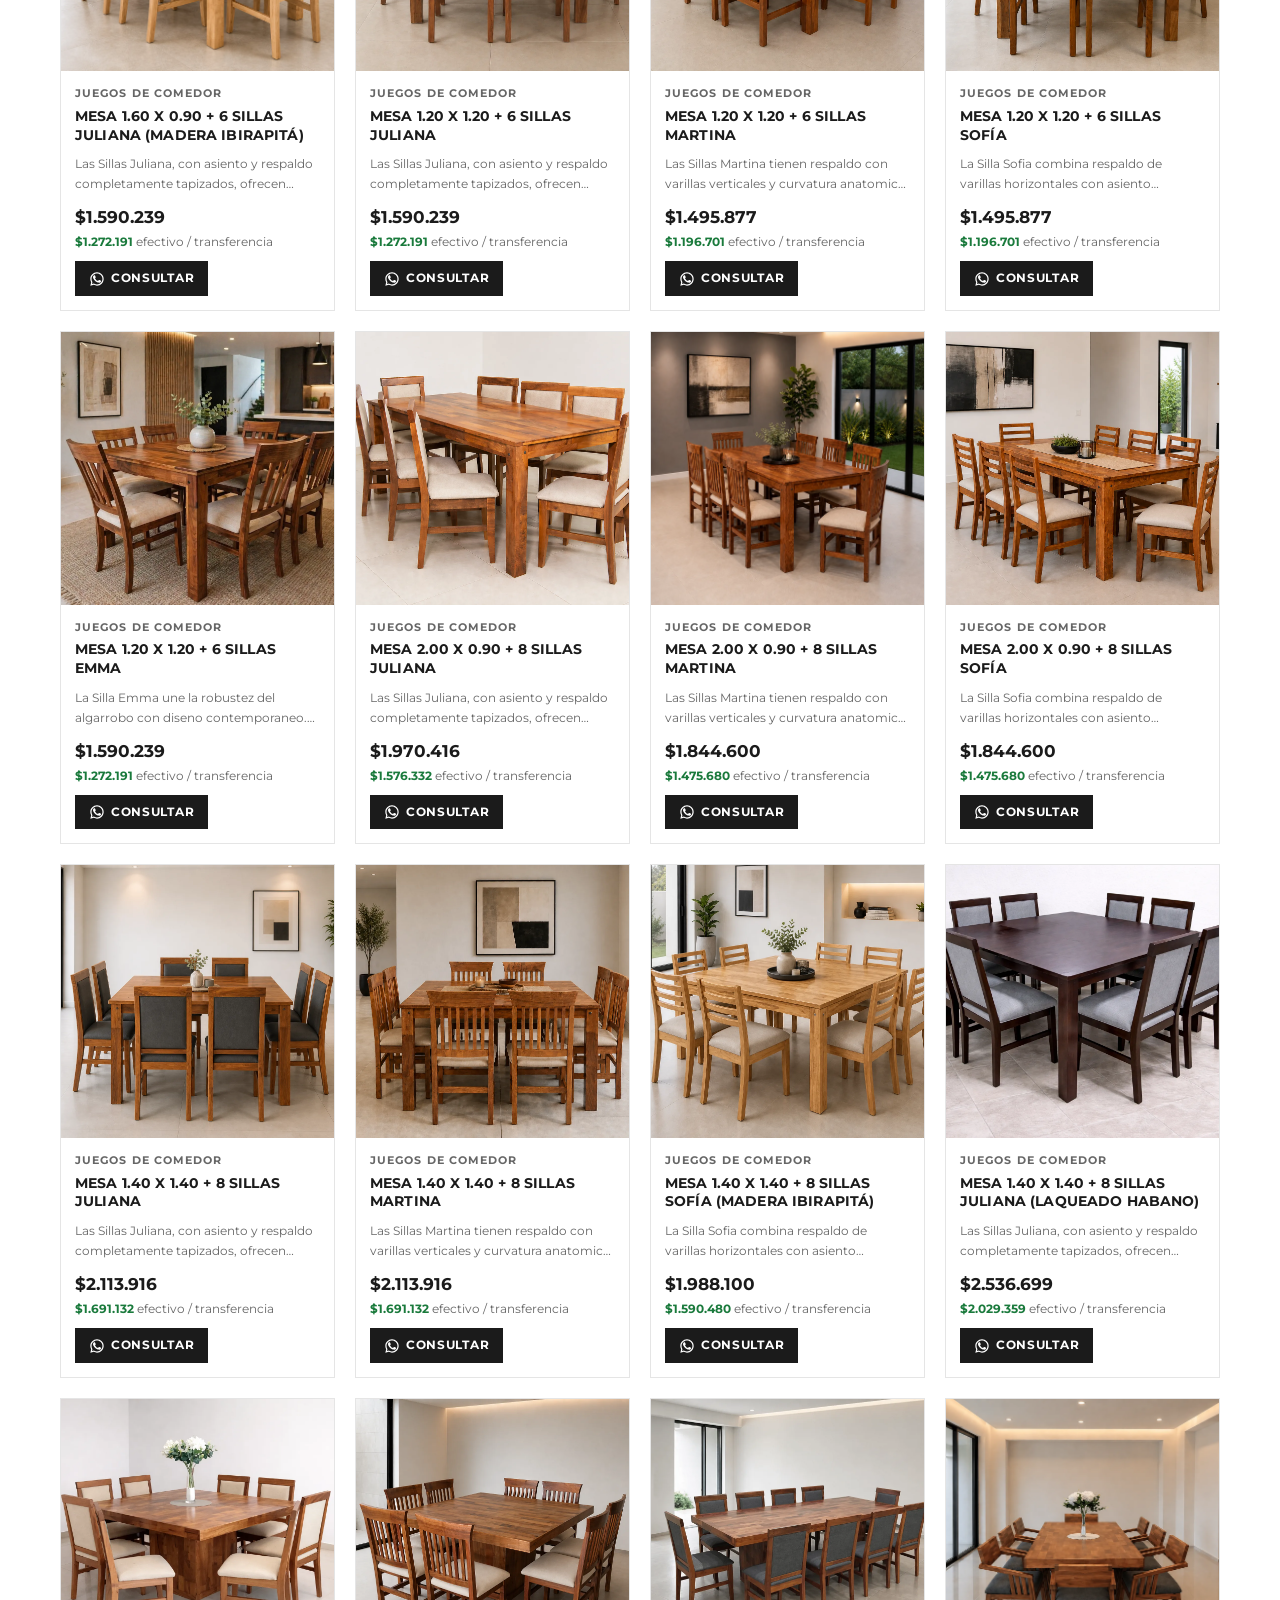
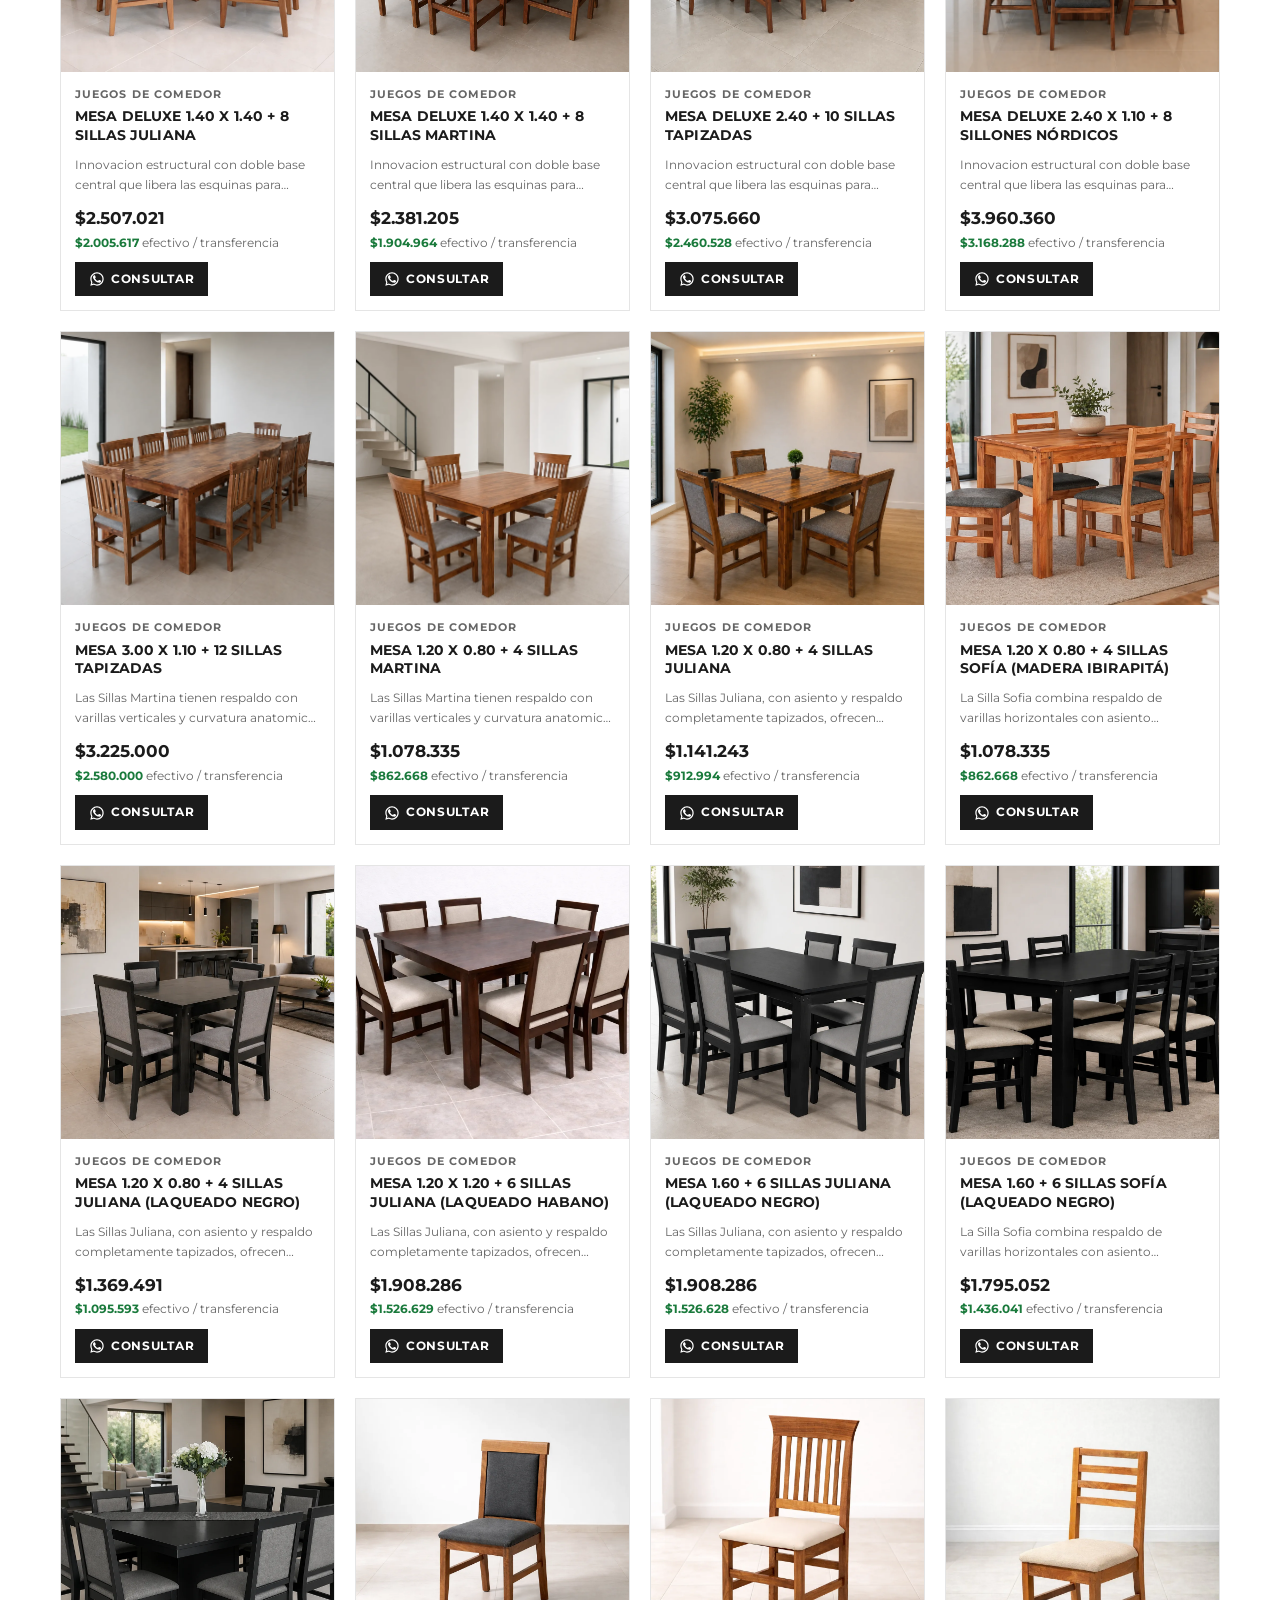
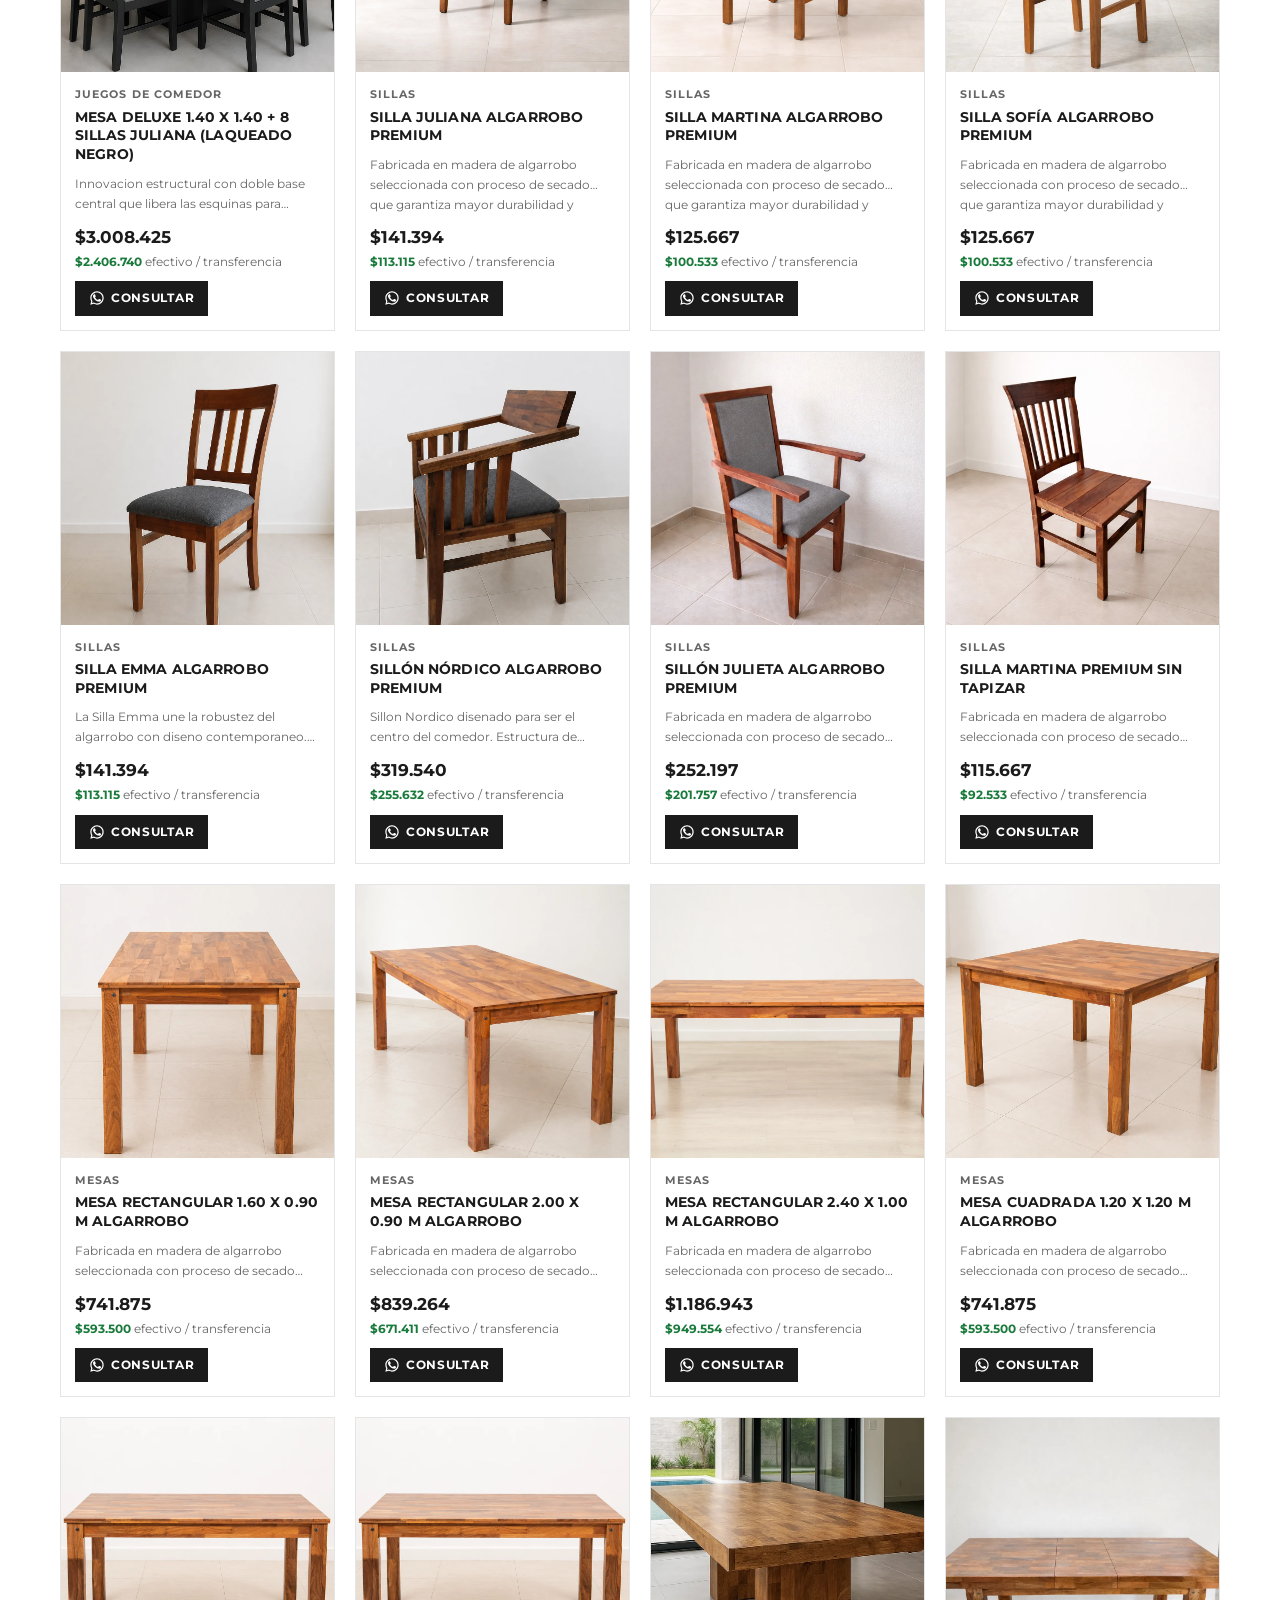
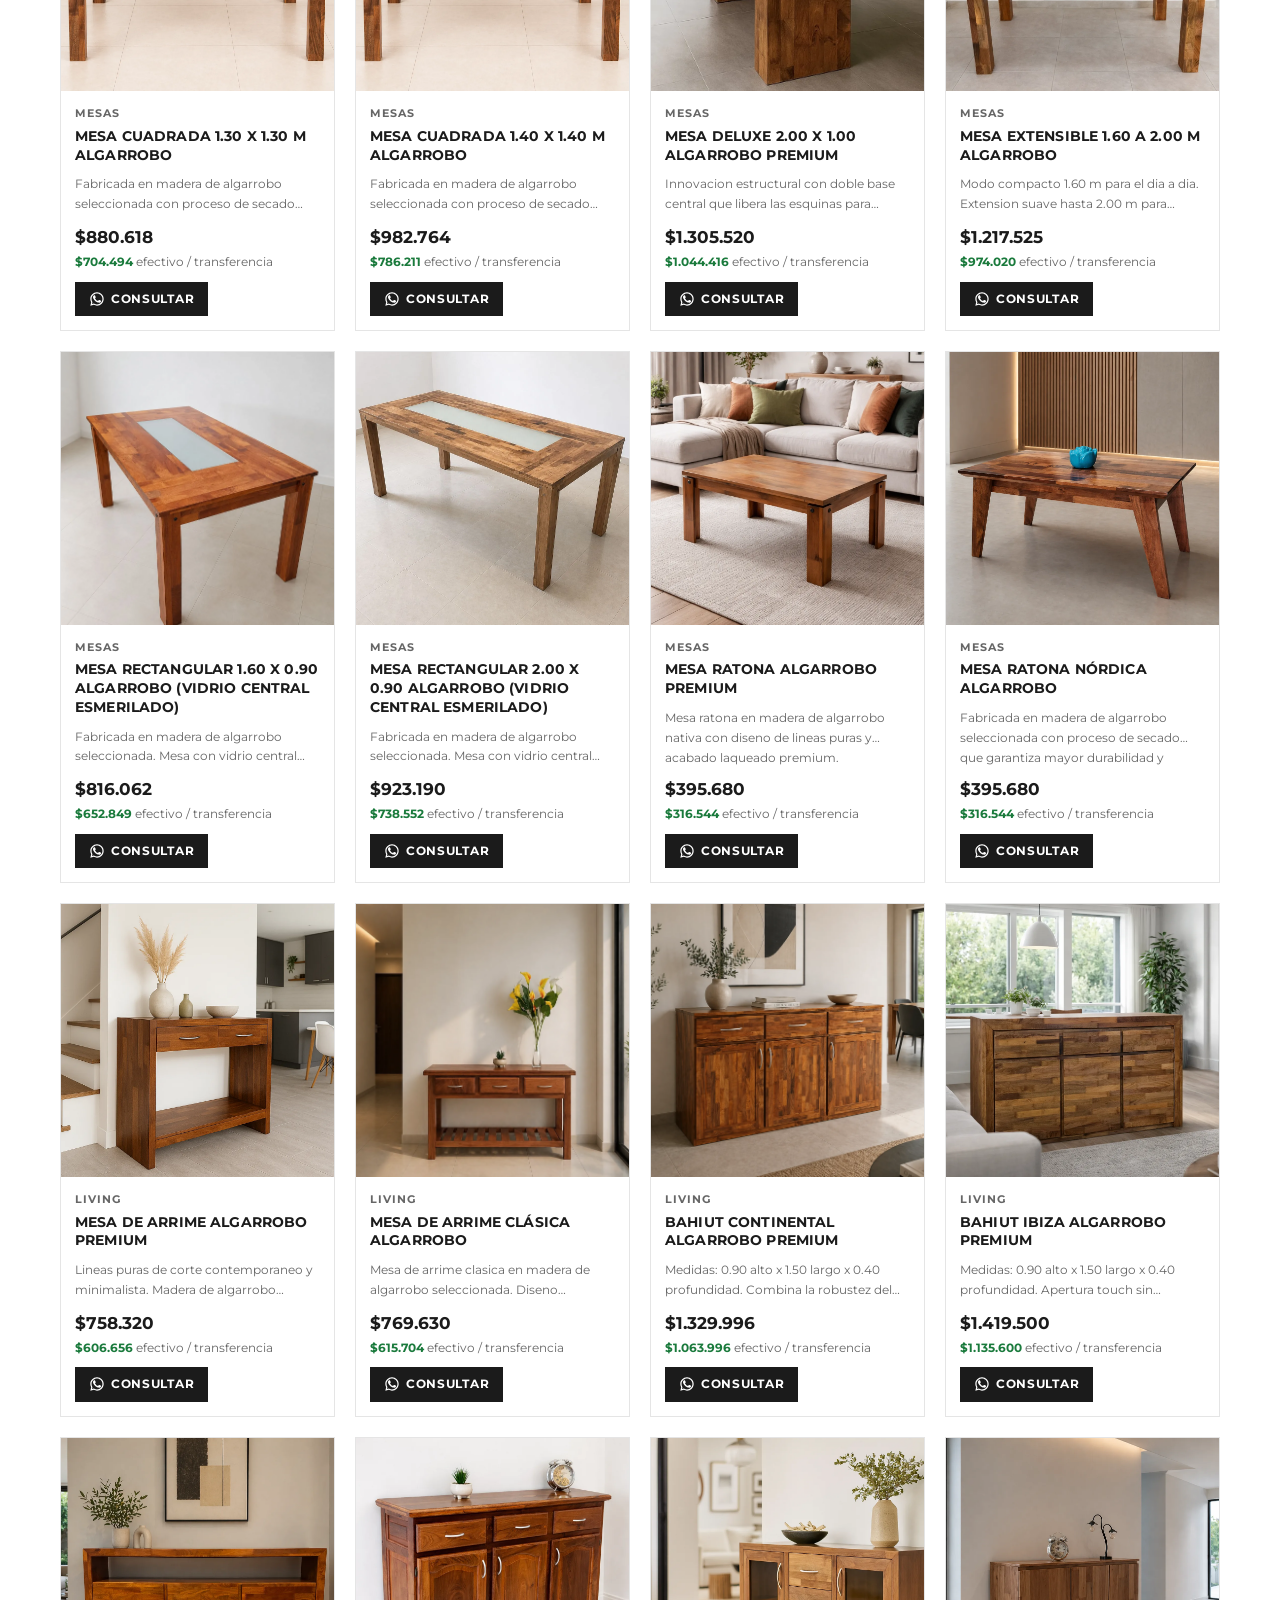
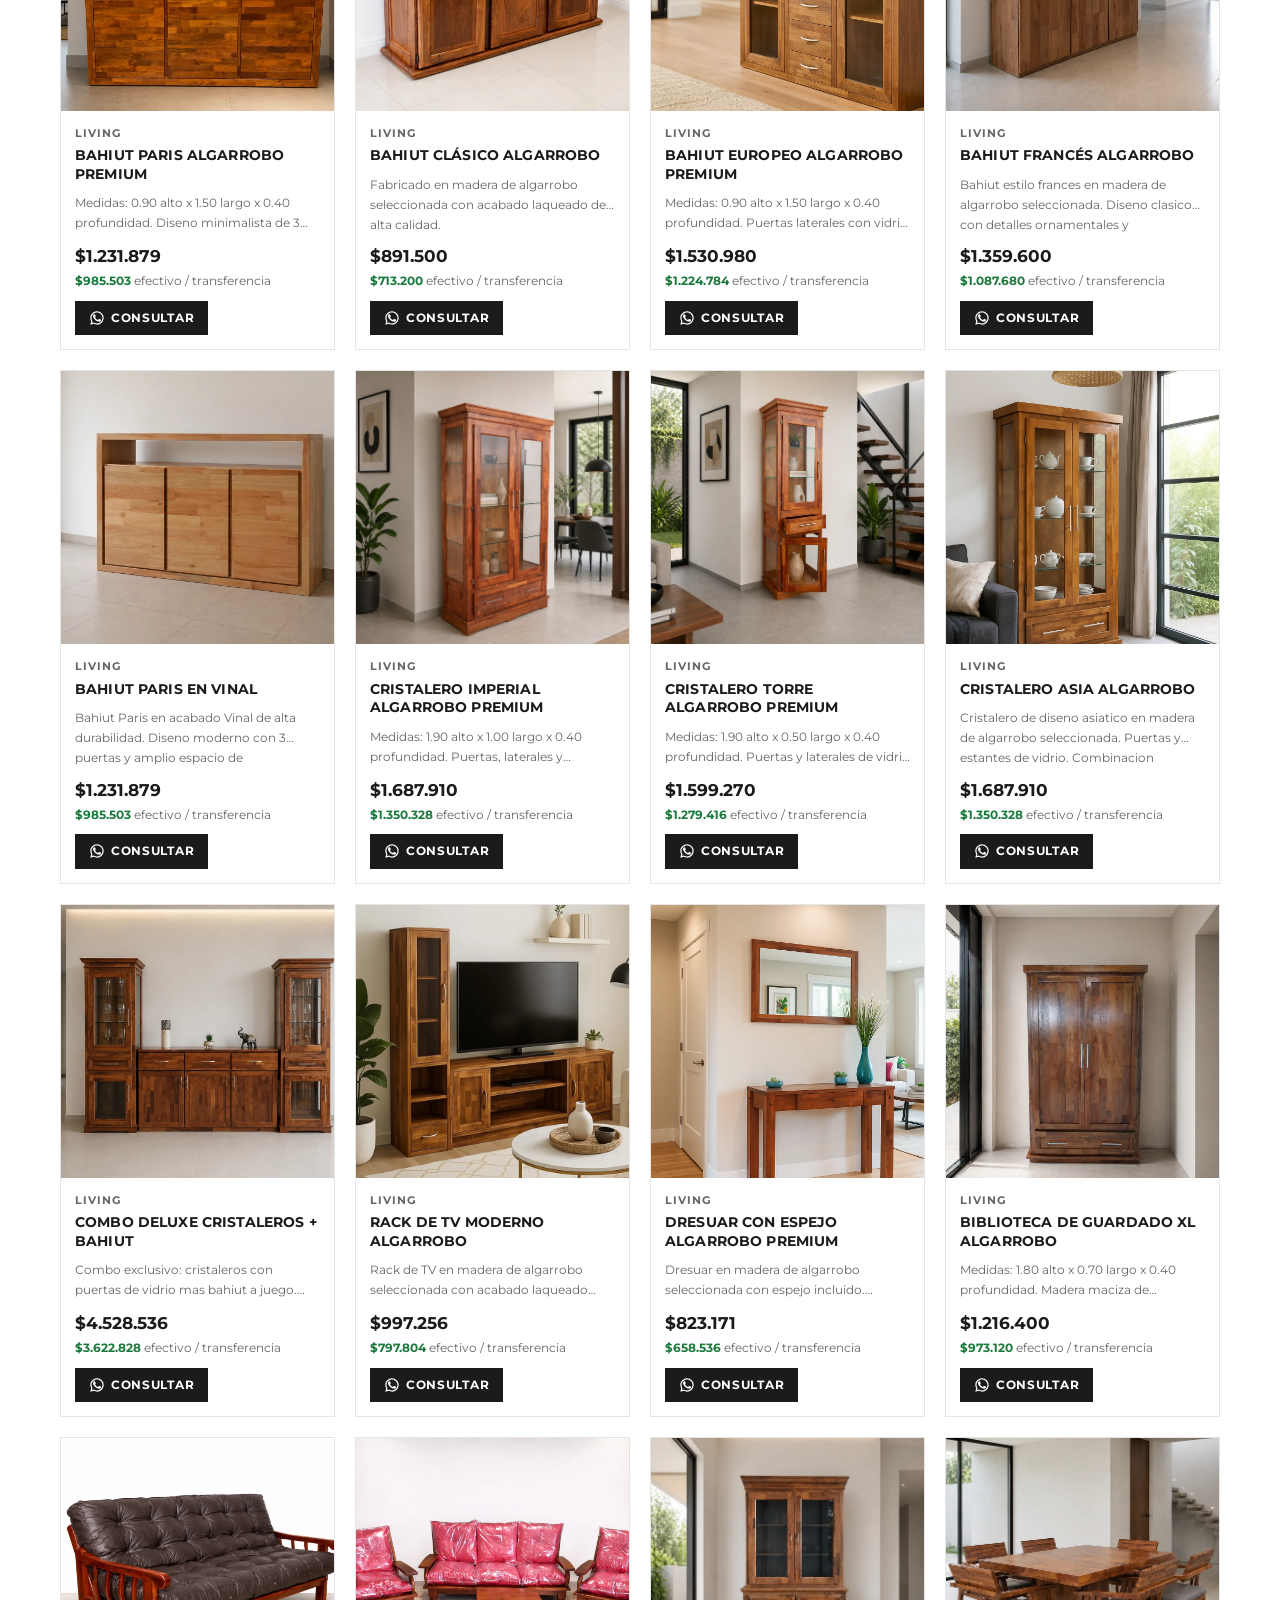
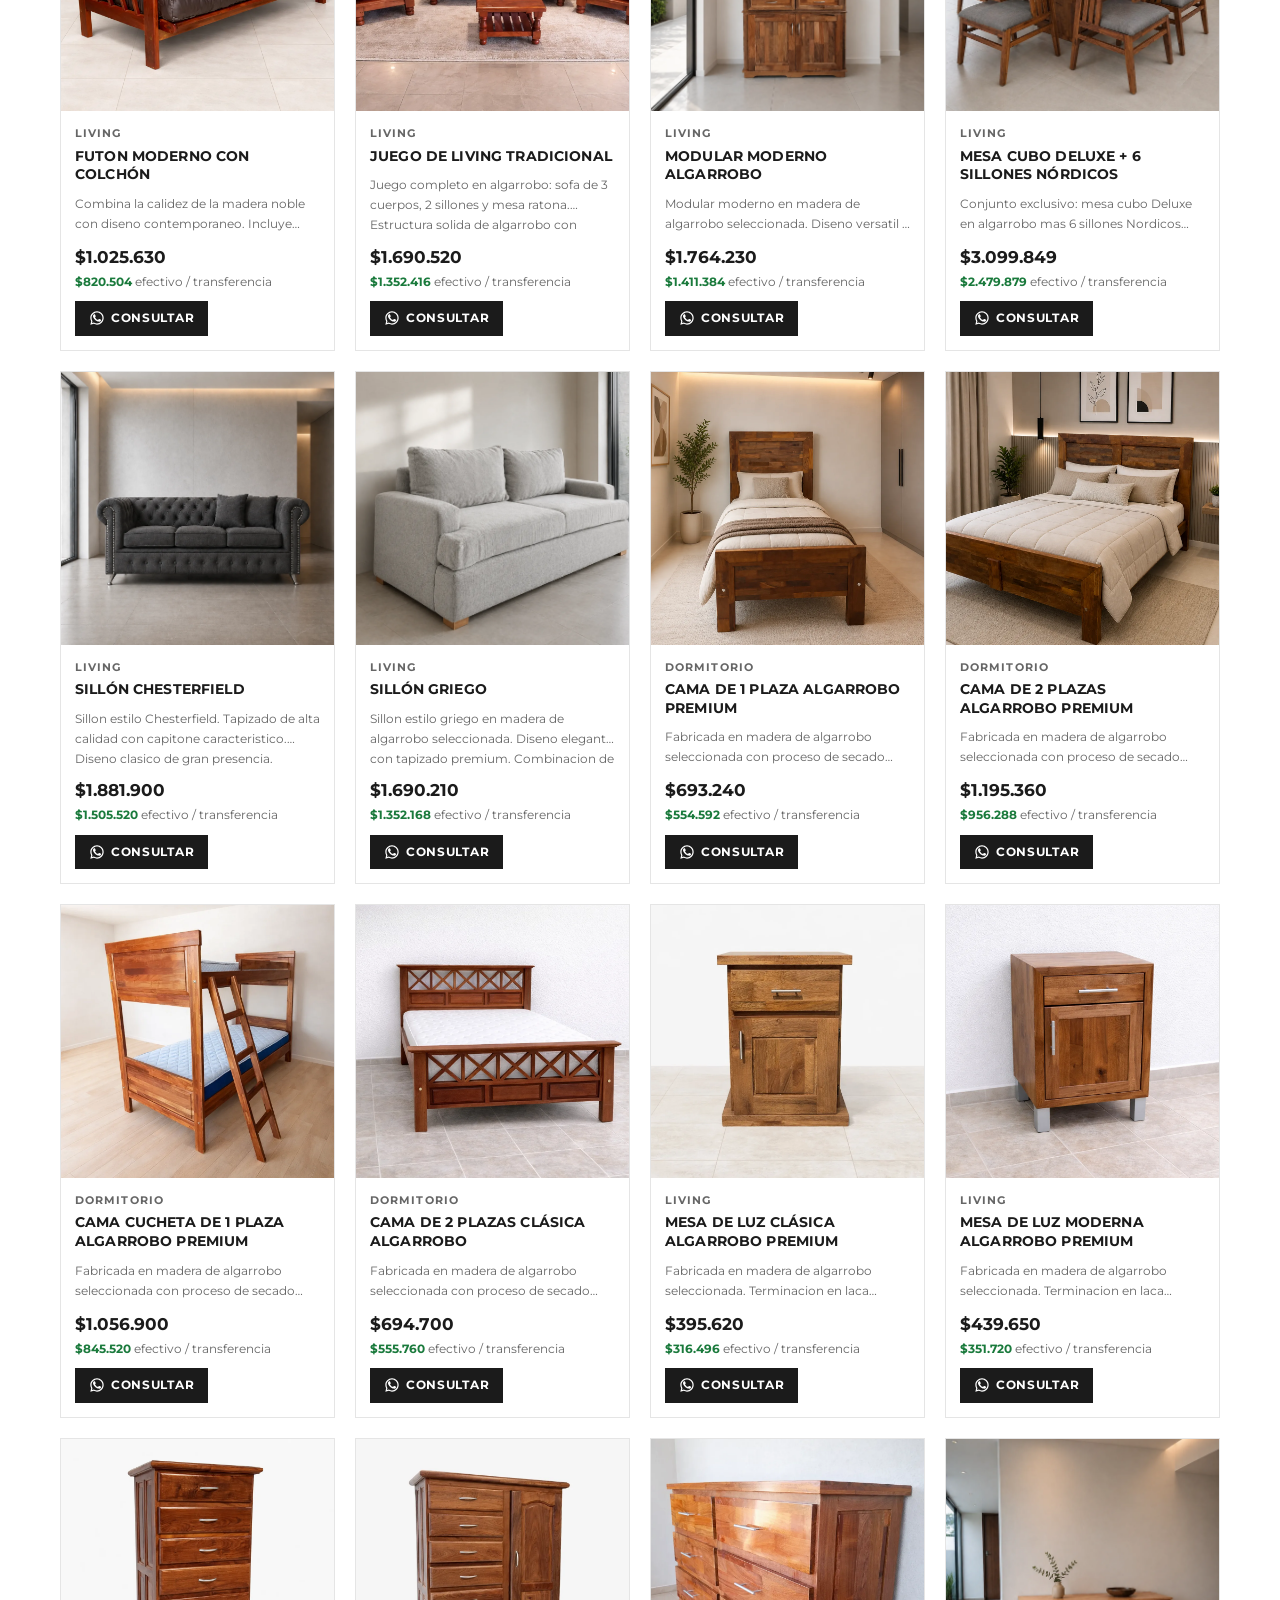
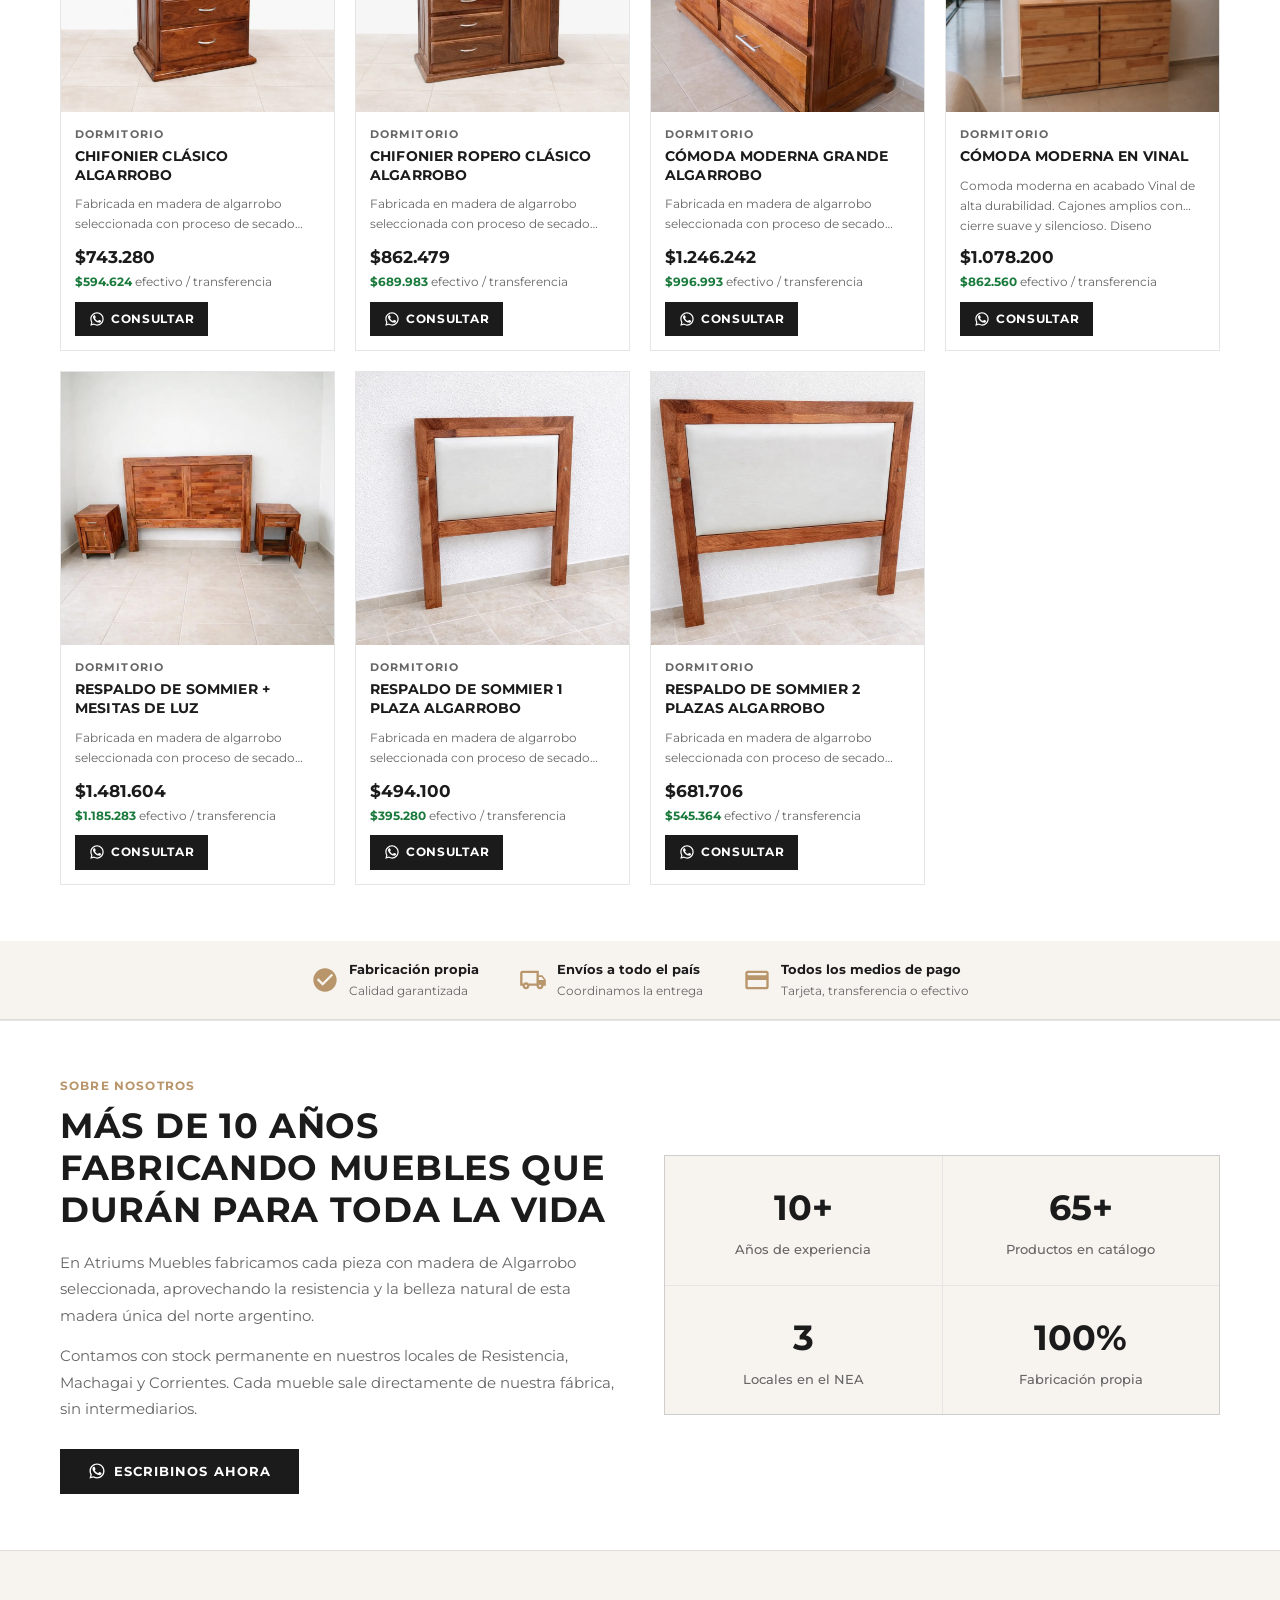
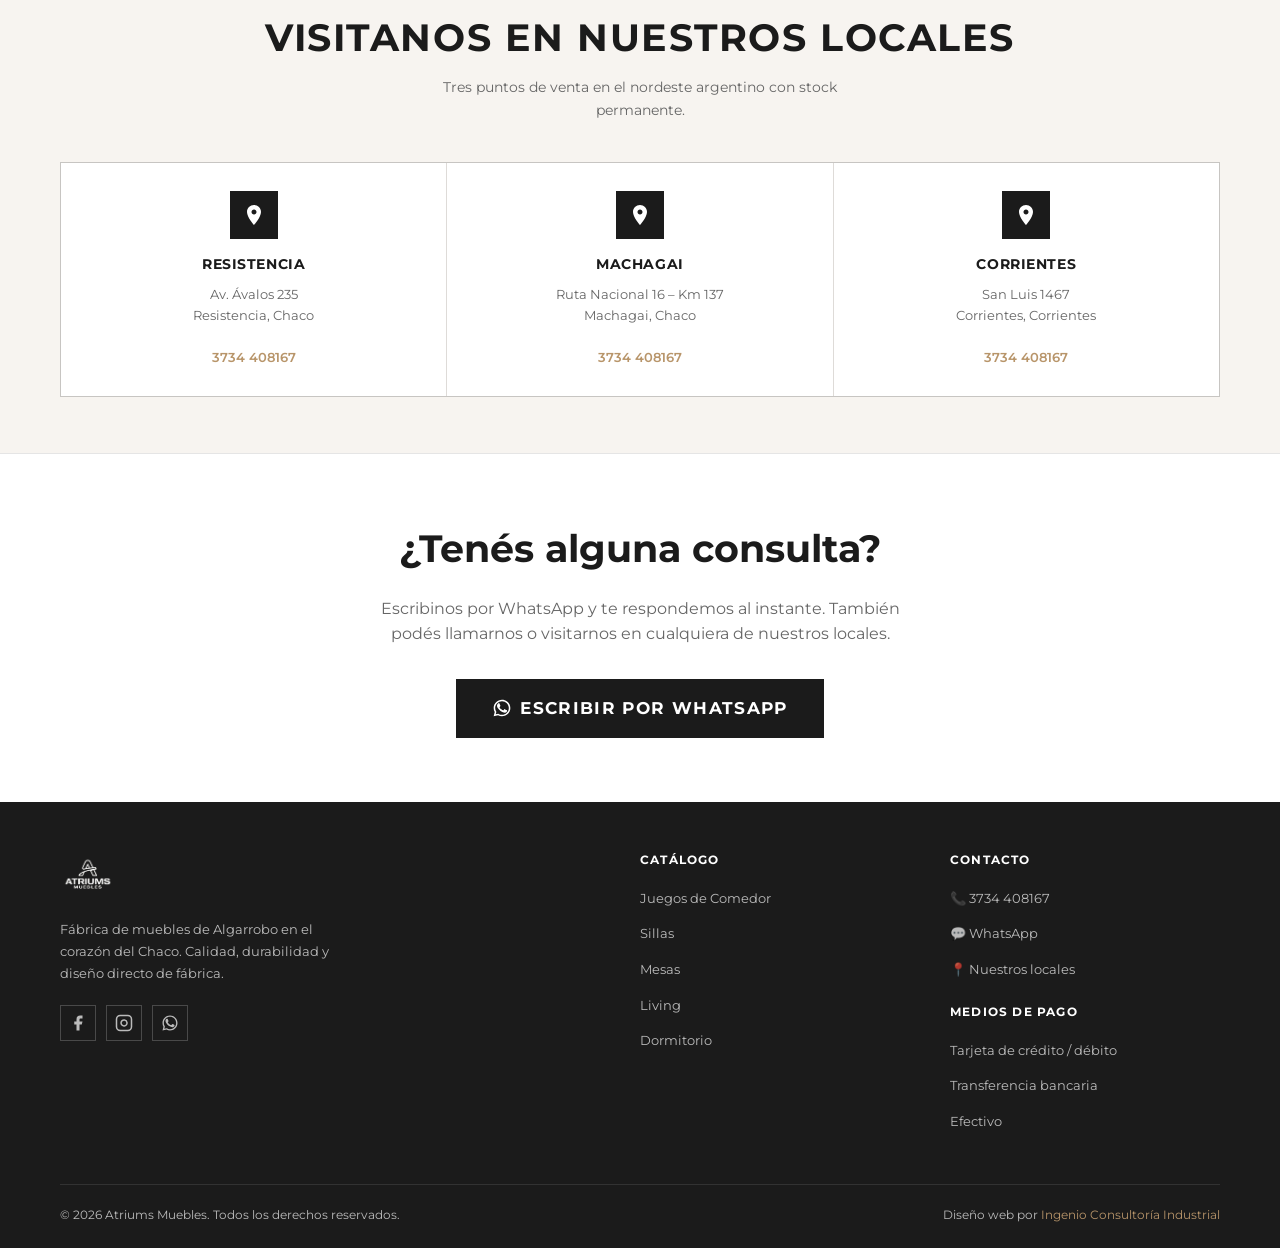
==== commit 874ed2fb: "Ultimas modificaciones del cliente - Sillon Nordico y Sillon Julieta vuelven a categoria sillas - El" ====
--- a/index.html
+++ b/index.html
@@ -134,13 +134,6 @@
     <div class="section-header">
       <h2>Catálogo de Productos</h2>
     </div>
-    <div class="catalog-search-wrap">
-      <div class="catalog-search">
-        <svg width="18" height="18" viewBox="0 0 24 24" fill="none" stroke="currentColor" stroke-width="2" stroke-linecap="round" stroke-linejoin="round"><circle cx="11" cy="11" r="8"/><path d="m21 21-4.35-4.35"/></svg>
-        <input type="search" id="catalog-search-input" placeholder="Buscar mueble..." autocomplete="off" aria-label="Buscar producto">
-        <button id="catalog-search-clear" class="catalog-search__clear" aria-label="Limpiar búsqueda">✕</button>
-      </div>
-    </div>
     <div class="filters" id="filters" role="group" aria-label="Filtrar por categoría">
       <!-- generado por JS -->
     </div>
--- a/assets/css/styles.css
+++ b/assets/css/styles.css
@@ -103,11 +103,12 @@
   opacity: 1;
   pointer-events: all;
   position: relative;
+  padding: 72px 0 72px;
 }
 .hero-content {
   position: relative;
   z-index: 1;
-  max-width: 600px;
+  max-width: 780px;
 }
 /* Hero arrows */
 .hero-arrow {
@@ -162,10 +163,10 @@
 }
 .hero h1 {
   font-family: var(--font-display);
-  font-size: clamp(2.4rem, 5.5vw, 4.2rem);
-  font-weight: 700;
-  color: #fff;
-  line-height: 1.1;
+  font-size: clamp(1.6rem, 3.8vw, 3rem);
+  font-weight: 700;
+  color: #fff;
+  line-height: 1.12;
   letter-spacing: -0.01em;
   text-transform: uppercase;
   margin-bottom: 16px;
@@ -986,9 +987,10 @@
   .footer-grid { grid-template-columns: 1fr; gap: 28px; }
   .detail-grid { grid-template-columns: 1fr; gap: 28px; }
   .benefits-bar .container { gap: 20px; }
-  .hero-carousel, .hero-slide { min-height: 420px; }
-  .hero-slide.active { padding-bottom: 56px; }
+  .hero-carousel, .hero-slide { min-height: 480px; }
+  .hero-slide.active { padding: 52px 0 80px; }
   .hero-arrow { display: none; }
+  .hero h1 { font-size: clamp(1.5rem, 4vw, 2.2rem); }
   .filters { justify-content: center; flex-wrap: wrap; overflow-x: visible; }
   .filter-cat-card { flex-shrink: 1; min-width: 72px; }
   .nosotros-grid { grid-template-columns: 1fr; gap: 28px; }
@@ -1003,5 +1005,9 @@
   .btn-wa { justify-content: center; }
   .footer-bottom { flex-direction: column; text-align: center; }
   .benefits-bar .container { display: grid; grid-template-columns: 1fr 1fr; gap: 16px 12px; justify-items: start; }
-  .hero h1 { font-size: 2rem; }
-}
+  .hero h1 { font-size: 1.35rem; }
+  .hero-slide.active { padding: 44px 0 84px; }
+  .hero p { font-size: 0.88rem; margin-bottom: 20px; }
+  .hero-actions { gap: 8px; }
+  .hero-dots { bottom: 22px; }
+}
